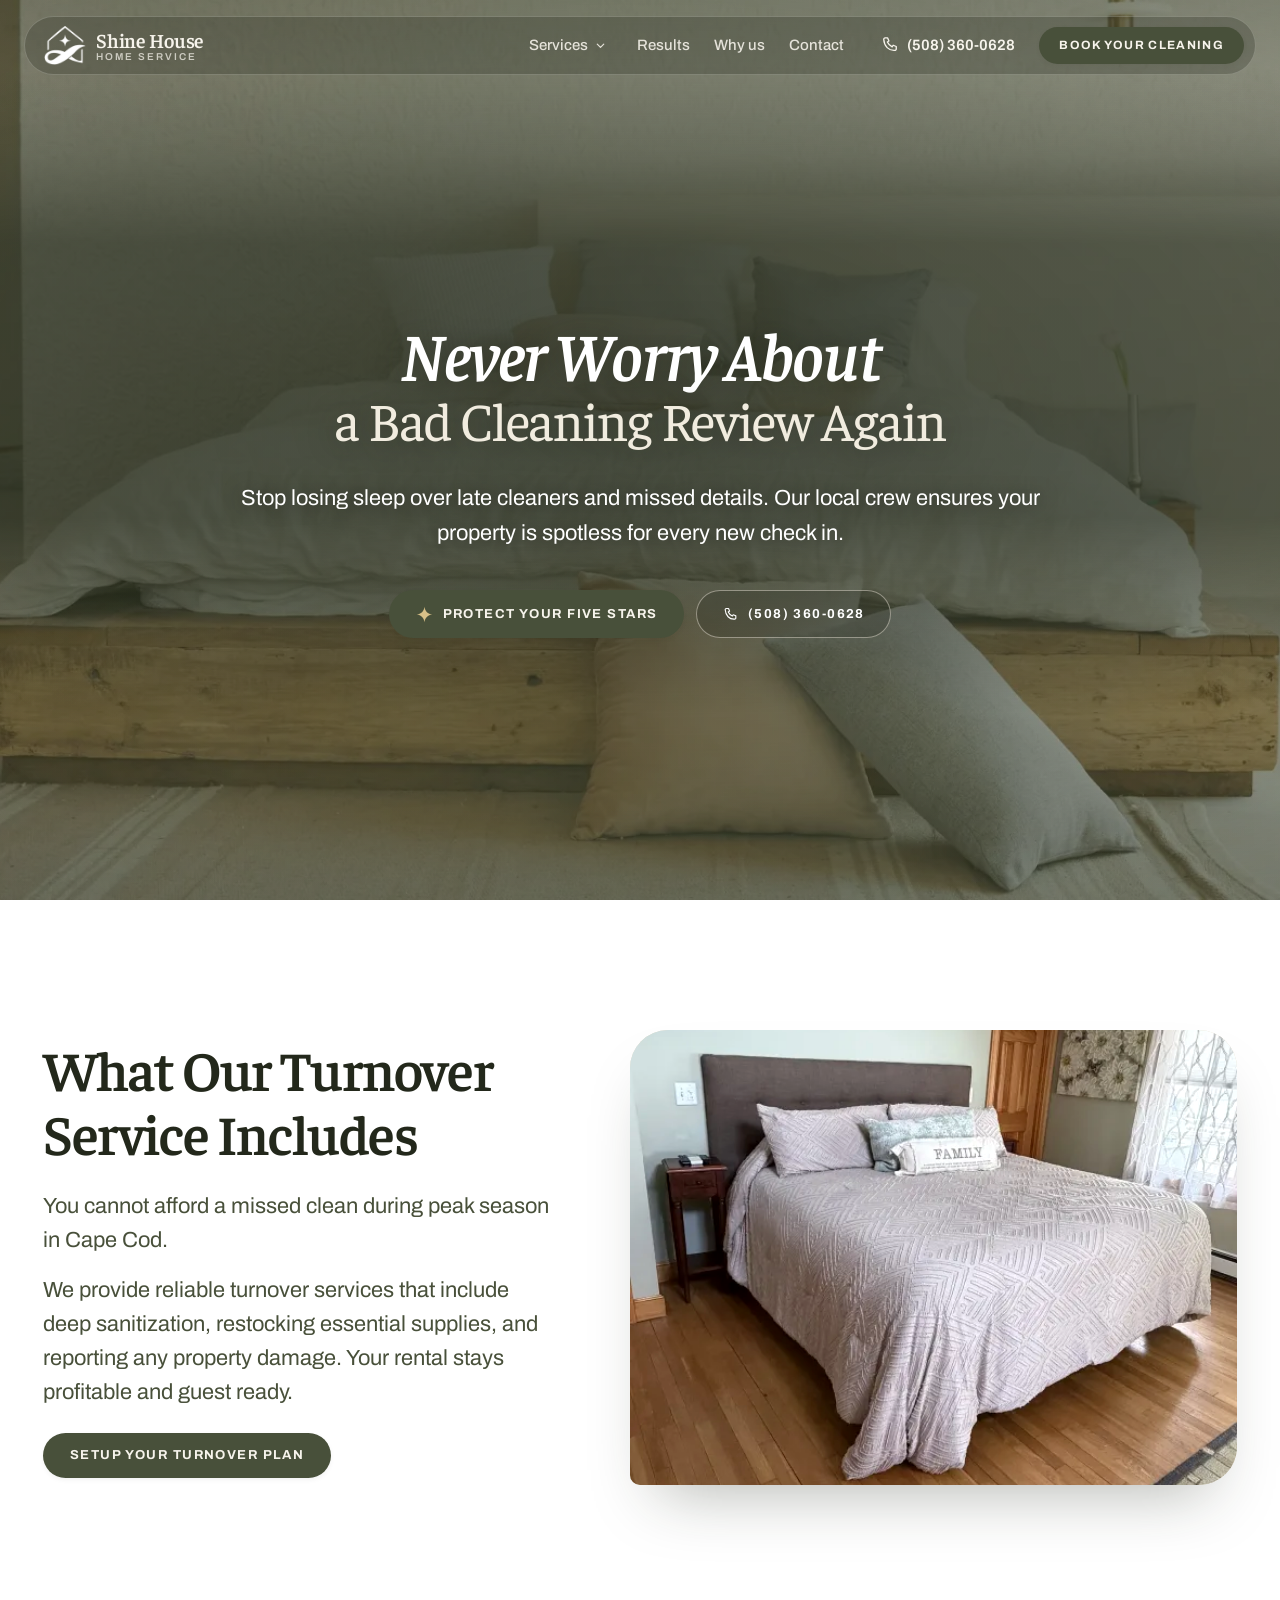
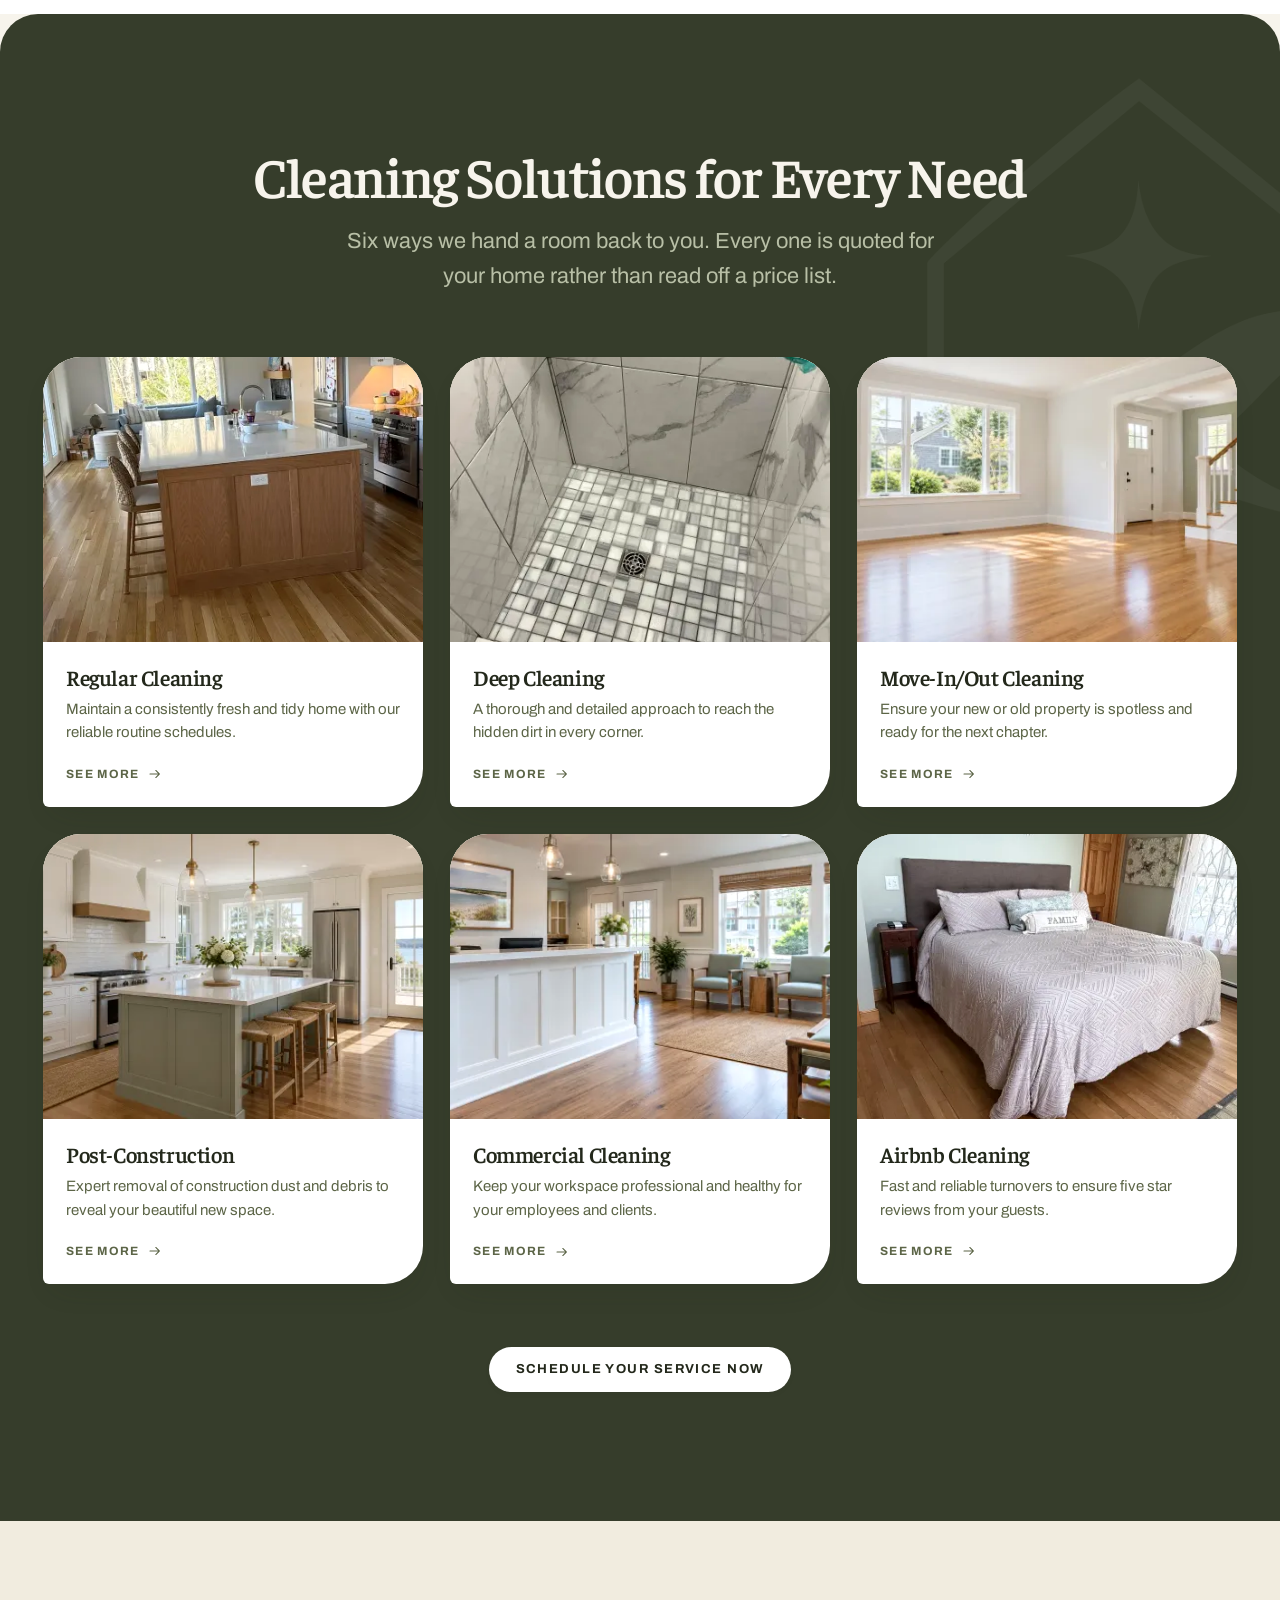
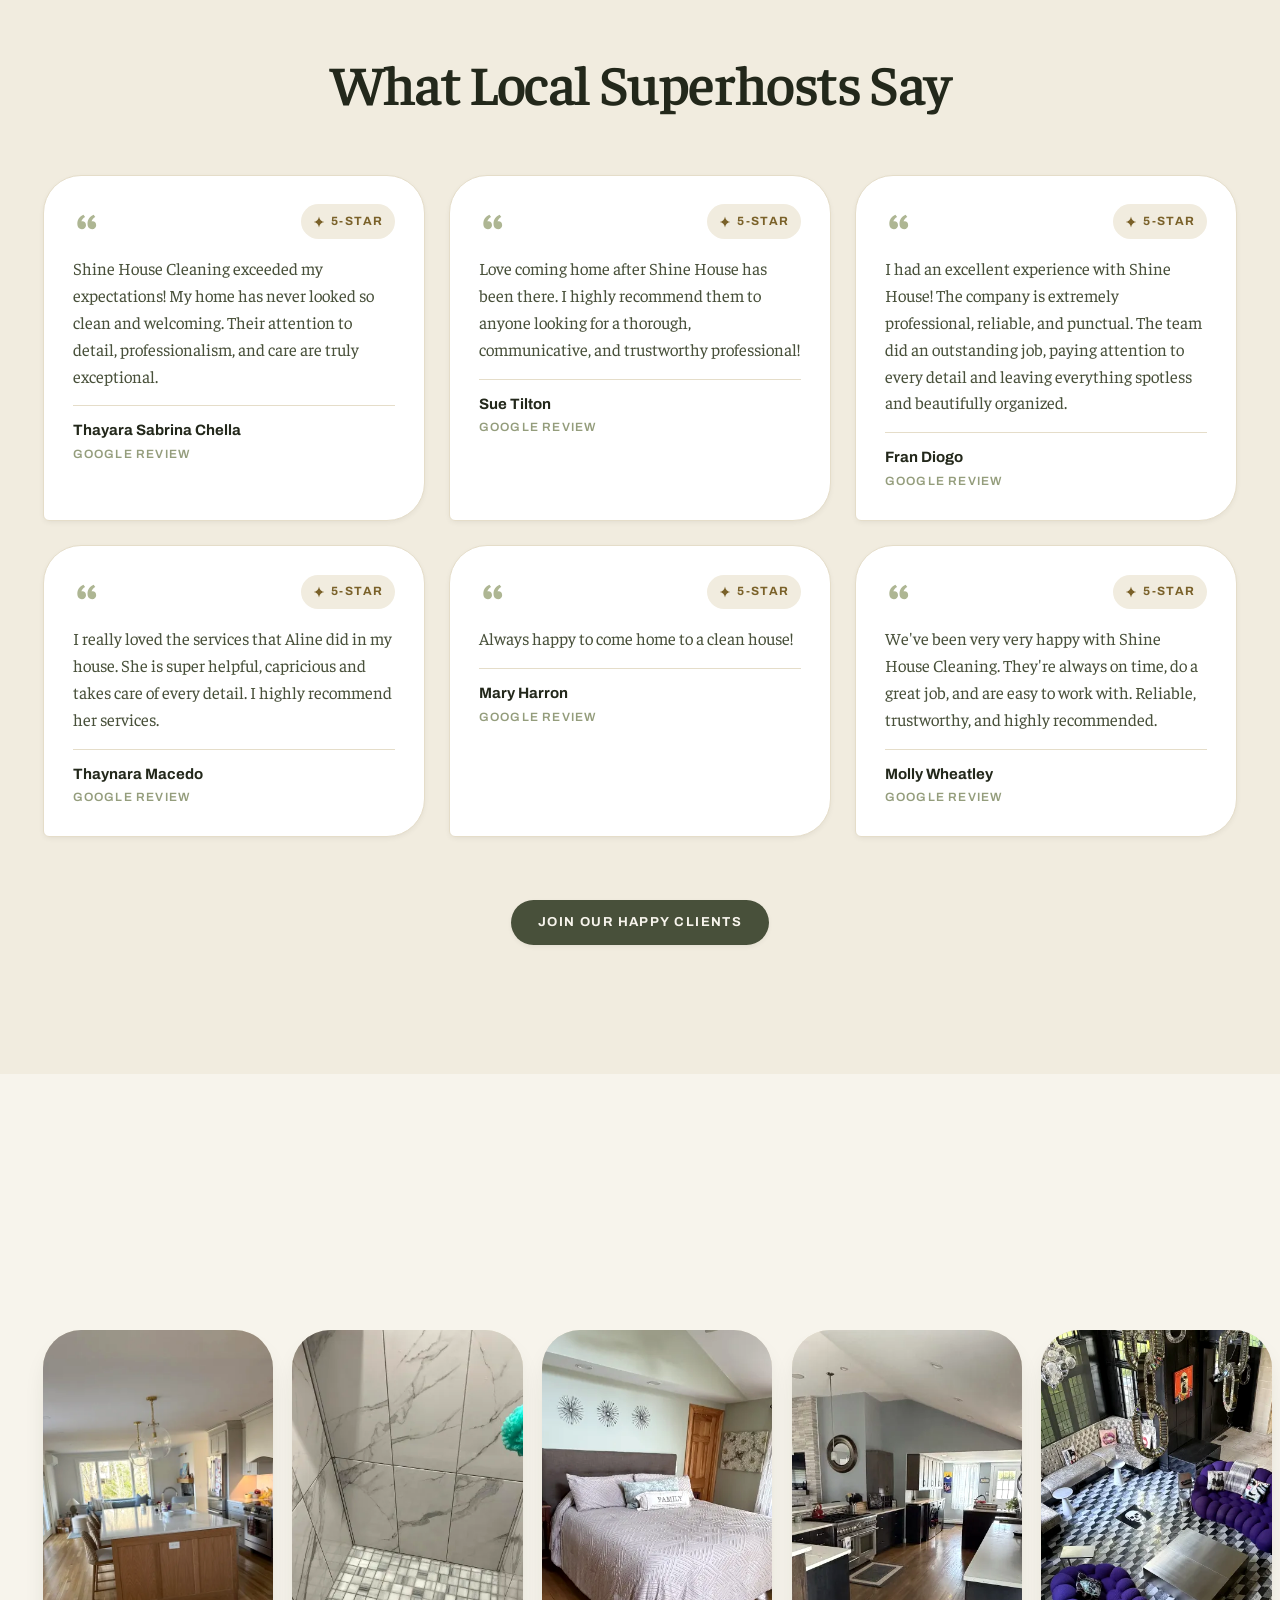
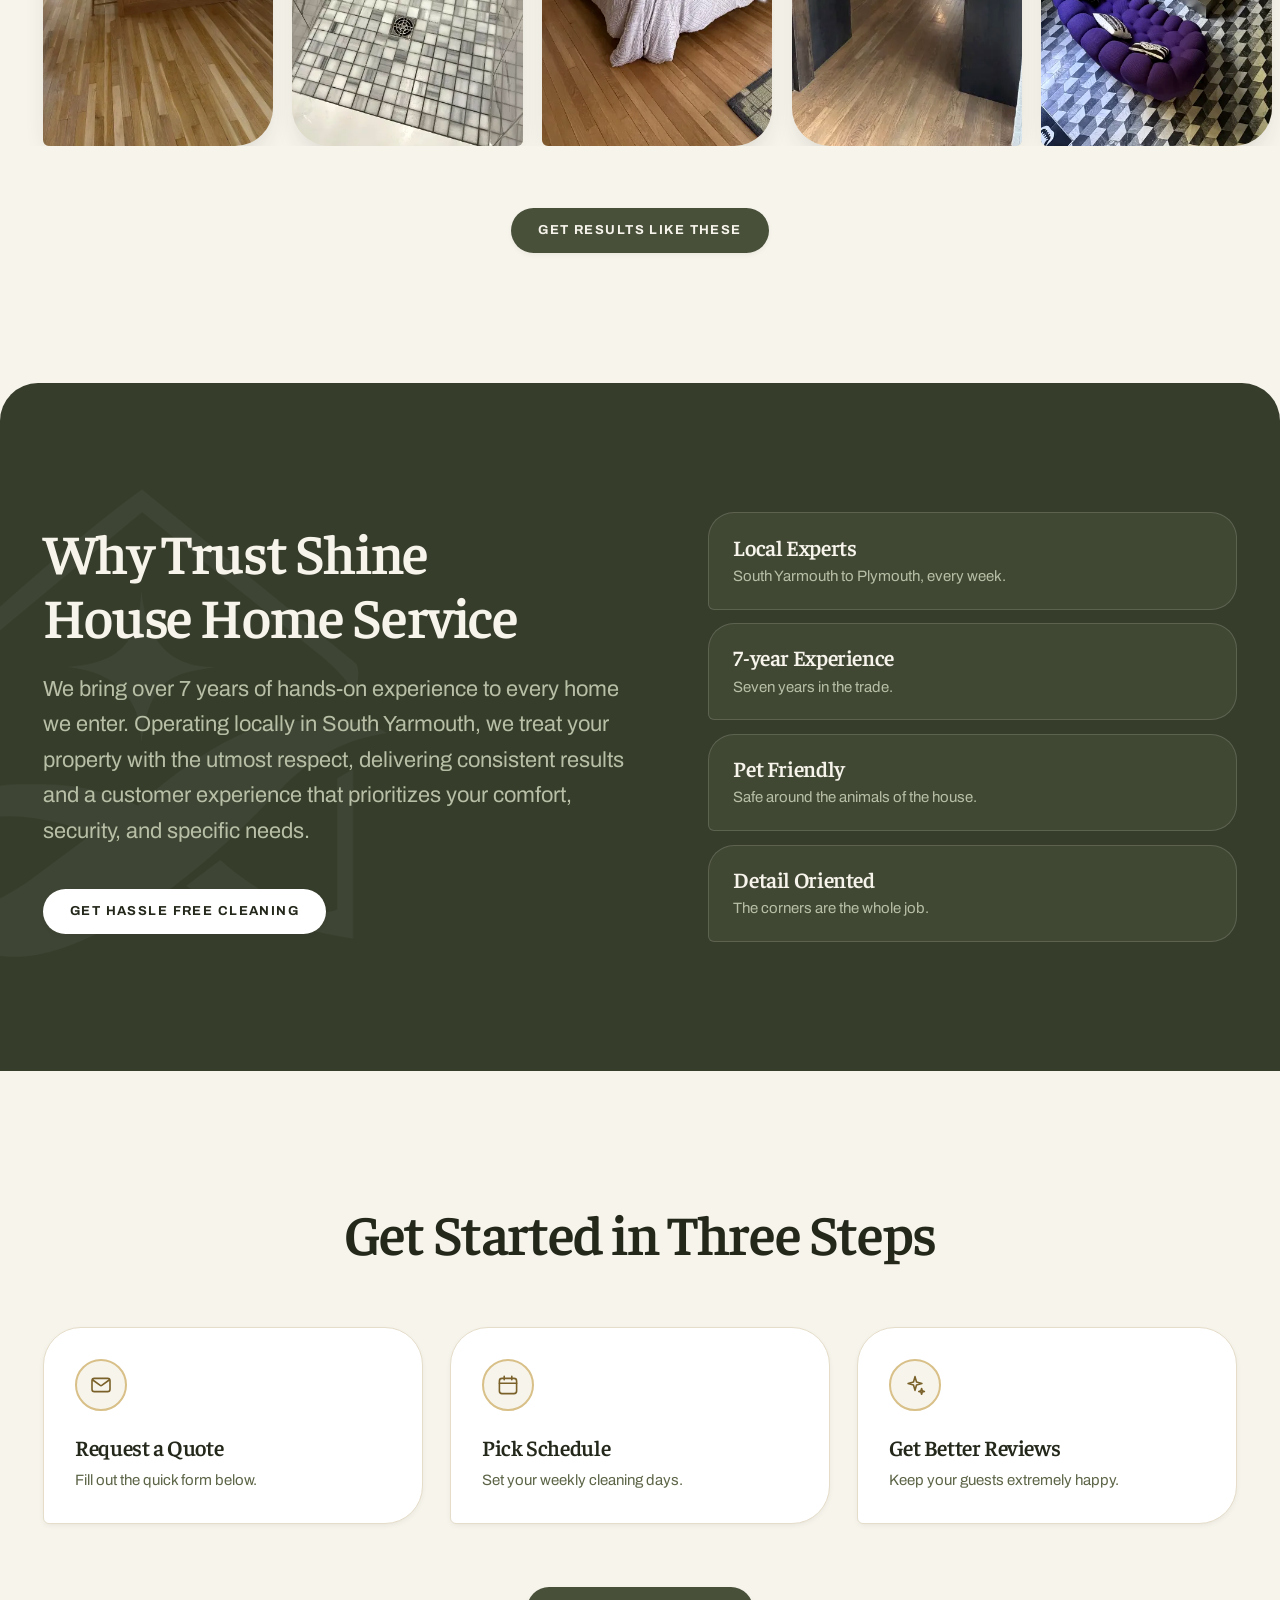
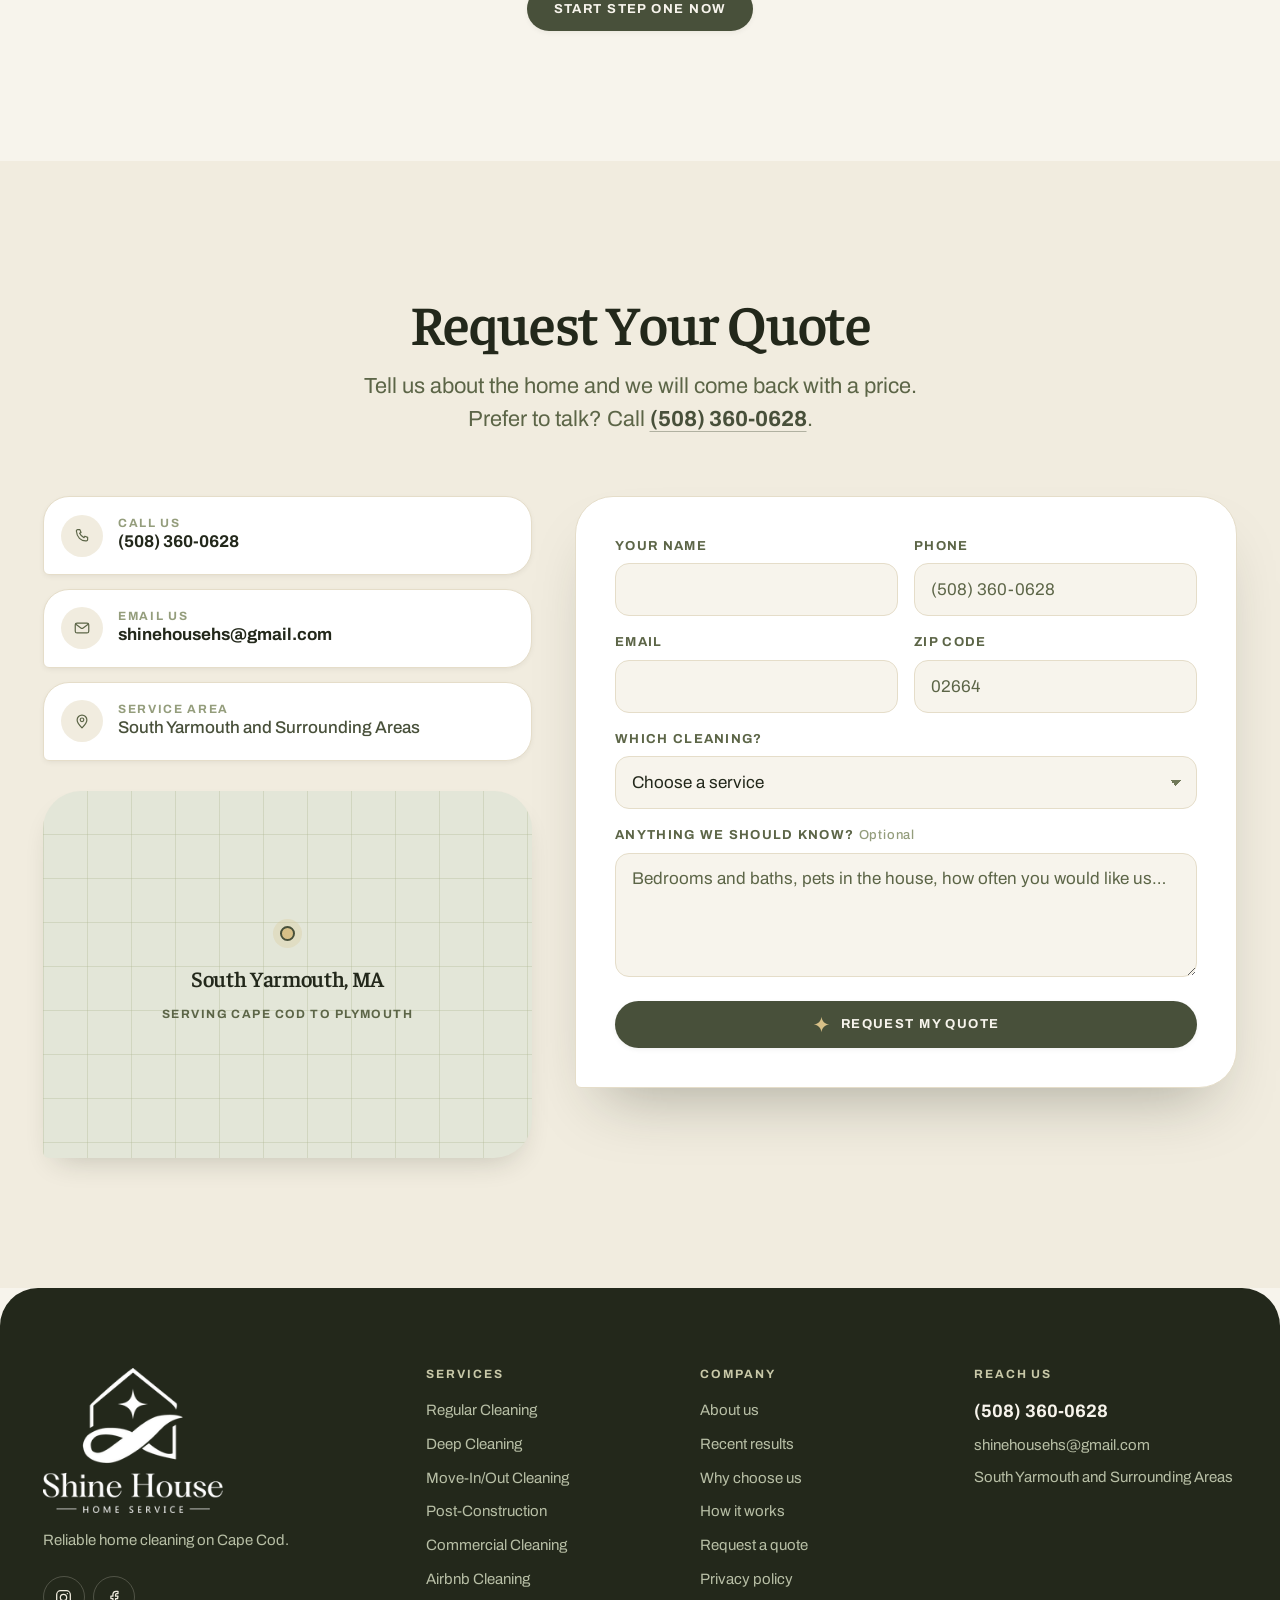
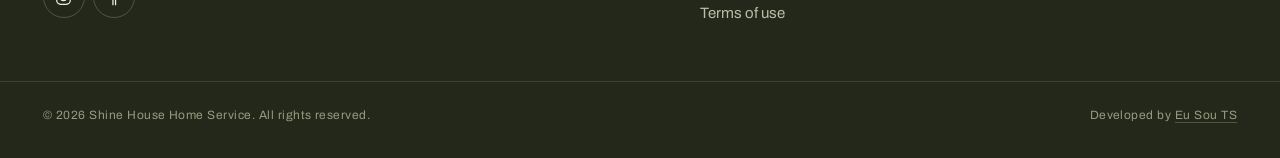
==== airbnb-cleaning/index.html @ 74386bc9 "Publish portfolio-safe static website" ====
<!DOCTYPE html><html lang="en-US"><head><meta charset="utf-8"><meta name="viewport" content="width=device-width, initial-scale=1"><title>Airbnb Cleaning in Cape Cod | Shine House Home Service</title><meta name="description" content="Airbnb turnover cleaning for Cape Cod rentals: deep sanitization, restocked supplies and damage reporting, so your property is spotless for every check-in."><meta name="author" content="Shine House Home Service"><meta name="robots" content="index,follow,max-image-preview:large,max-snippet:-1,max-video-preview:-1"><meta name="googlebot" content="index,follow,max-image-preview:large,max-snippet:-1,max-video-preview:-1"><link rel="canonical" href="https://shinehouseservice.com/airbnb-cleaning/"><link rel="alternate" hreflang="en-US" href="https://shinehouseservice.com/airbnb-cleaning/"><link rel="alternate" hreflang="x-default" href="https://shinehouseservice.com/airbnb-cleaning/"><link rel="sitemap" type="application/xml" href="/sitemap.xml"><link rel="icon" type="image/png" sizes="32x32" href="../favicon-32.png"><link rel="apple-touch-icon" sizes="180x180" href="../favicon-180.png"><link rel="manifest" href="/site.webmanifest"><meta name="theme-color" content="#363D2B"><meta name="color-scheme" content="light"><meta property="og:type" content="website"><meta property="og:site_name" content="Shine House Home Service"><meta property="og:title" content="Airbnb Cleaning in Cape Cod | Shine House Home Service"><meta property="og:description" content="Airbnb turnover cleaning for Cape Cod rentals: deep sanitization, restocked supplies and damage reporting, so your property is spotless for every check-in."><meta property="og:url" content="https://shinehouseservice.com/airbnb-cleaning/"><meta property="og:locale" content="en_US"><meta property="og:image" content="https://shinehouseservice.com/assets/service-airbnb.webp"><meta property="og:image:secure_url" content="https://shinehouseservice.com/assets/service-airbnb.webp"><meta property="og:image:type" content="image/webp"><meta property="og:image:width" content="1350"><meta property="og:image:height" content="1800"><meta property="og:image:alt" content="A guest bedroom made with clean bedding and bedside tables ready for arrival."><meta name="twitter:card" content="summary_large_image"><meta name="twitter:title" content="Airbnb Cleaning in Cape Cod | Shine House Home Service"><meta name="twitter:description" content="Airbnb turnover cleaning for Cape Cod rentals: deep sanitization, restocked supplies and damage reporting, so your property is spotless for every check-in."><meta name="twitter:image" content="https://shinehouseservice.com/assets/service-airbnb.webp"><meta name="twitter:image:alt" content="A guest bedroom made with clean bedding and bedside tables ready for arrival."><script type="application/ld+json">{"@context":"https://schema.org","@graph":[{"@type":["LocalBusiness","HomeAndConstructionBusiness"],"@id":"https://shinehouseservice.com/#business","name":"Shine House Home Service","alternateName":"Shine House","description":"Reliable home cleaning on Cape Cod.","url":"https://shinehouseservice.com/","telephone":"(508) 360-0628","email":"shinehousehs@gmail.com","founder":{"@type":"Person","name":"Aline de Oliveira do Carmo"},"image":"https://shinehouseservice.com/assets/service-airbnb.webp","logo":"https://shinehouseservice.com/assets/mark-olive.png","address":{"@type":"PostalAddress","streetAddress":"22 Winding Brook Rd","addressLocality":"South Yarmouth","addressRegion":"MA","postalCode":"02664","addressCountry":"US"},"areaServed":[{"@type":"City","name":"South Yarmouth, MA"},{"@type":"City","name":"Yarmouth Port, MA"},{"@type":"City","name":"Hyannis, MA"},{"@type":"City","name":"Barnstable, MA"},{"@type":"City","name":"Dennis, MA"},{"@type":"City","name":"Harwich, MA"},{"@type":"City","name":"Chatham, MA"},{"@type":"City","name":"Brewster, MA"},{"@type":"City","name":"Orleans, MA"},{"@type":"City","name":"Eastham, MA"},{"@type":"City","name":"Sandwich, MA"},{"@type":"City","name":"Mashpee, MA"},{"@type":"City","name":"Falmouth, MA"},{"@type":"City","name":"Bourne, MA"},{"@type":"City","name":"Plymouth, MA"}],"sameAs":["https://www.instagram.com/shinehouseservice/","https://www.facebook.com/shinehousehs/"],"contactPoint":{"@type":"ContactPoint","telephone":"(508) 360-0628","email":"shinehousehs@gmail.com","contactType":"customer service","areaServed":"US-MA","availableLanguage":"English"},"hasOfferCatalog":{"@type":"OfferCatalog","name":"Cleaning services","itemListElement":[{"@type":"Offer","itemOffered":{"@type":"Service","name":"Regular Cleaning","url":"https://shinehouseservice.com/regular-cleaning/"}},{"@type":"Offer","itemOffered":{"@type":"Service","name":"Deep Cleaning","url":"https://shinehouseservice.com/deep-cleaning/"}},{"@type":"Offer","itemOffered":{"@type":"Service","name":"Move-In/Out Cleaning","url":"https://shinehouseservice.com/move-in-out-cleaning/"}},{"@type":"Offer","itemOffered":{"@type":"Service","name":"Post-Construction","url":"https://shinehouseservice.com/post-construction-cleaning/"}},{"@type":"Offer","itemOffered":{"@type":"Service","name":"Commercial Cleaning","url":"https://shinehouseservice.com/commercial-cleaning/"}},{"@type":"Offer","itemOffered":{"@type":"Service","name":"Airbnb Cleaning","url":"https://shinehouseservice.com/airbnb-cleaning/"}}]}},{"@type":"WebSite","@id":"https://shinehouseservice.com/#website","url":"https://shinehouseservice.com/","name":"Shine House Home Service","inLanguage":"en-US","publisher":{"@id":"https://shinehouseservice.com/#business"}},{"@type":"WebPage","@id":"https://shinehouseservice.com/airbnb-cleaning/#webpage","url":"https://shinehouseservice.com/airbnb-cleaning/","name":"Airbnb Cleaning in Cape Cod | Shine House Home Service","description":"Airbnb turnover cleaning for Cape Cod rentals: deep sanitization, restocked supplies and damage reporting, so your property is spotless for every check-in.","inLanguage":"en-US","isPartOf":{"@id":"https://shinehouseservice.com/#website"},"about":{"@id":"https://shinehouseservice.com/#business"},"primaryImageOfPage":{"@type":"ImageObject","url":"https://shinehouseservice.com/assets/service-airbnb.webp","caption":"A guest bedroom made with clean bedding and bedside tables ready for arrival."},"mainEntity":{"@id":"https://shinehouseservice.com/airbnb-cleaning/#service"}},{"@type":"Service","@id":"https://shinehouseservice.com/airbnb-cleaning/#service","name":"Airbnb Cleaning","description":"Airbnb turnover cleaning for Cape Cod rentals: deep sanitization, restocked supplies and damage reporting, so your property is spotless for every check-in.","url":"https://shinehouseservice.com/airbnb-cleaning/","image":"https://shinehouseservice.com/assets/service-airbnb.webp","provider":{"@id":"https://shinehouseservice.com/#business"},"areaServed":[{"@type":"City","name":"South Yarmouth, MA"},{"@type":"City","name":"Yarmouth Port, MA"},{"@type":"City","name":"Hyannis, MA"},{"@type":"City","name":"Barnstable, MA"},{"@type":"City","name":"Dennis, MA"},{"@type":"City","name":"Harwich, MA"},{"@type":"City","name":"Chatham, MA"},{"@type":"City","name":"Brewster, MA"},{"@type":"City","name":"Orleans, MA"},{"@type":"City","name":"Eastham, MA"},{"@type":"City","name":"Sandwich, MA"},{"@type":"City","name":"Mashpee, MA"},{"@type":"City","name":"Falmouth, MA"},{"@type":"City","name":"Bourne, MA"},{"@type":"City","name":"Plymouth, MA"}],"serviceType":"Airbnb Cleaning"},{"@type":"BreadcrumbList","@id":"https://shinehouseservice.com/airbnb-cleaning/#breadcrumb","itemListElement":[{"@type":"ListItem","position":1,"name":"Home","item":"https://shinehouseservice.com/"},{"@type":"ListItem","position":2,"name":"Airbnb Cleaning","item":"https://shinehouseservice.com/airbnb-cleaning/"}]}]}</script><link rel="stylesheet" href="../css/styles.css"></head><body class="no-js"><script>document.body.classList.remove('no-js');</script><a class="skip-link" href="#main">Skip to content</a><header class="nav" data-nav><a class="nav__brand" href="#top" aria-label="Shine House Home Service, home"><span class="nav__mark"><img src="../assets/mark-white.webp" srcset="../assets/mark-white-96.webp 96w" alt loading="eager" decoding="async" width="573" height="538" class="nav__mark-img nav__mark-img--light"><img src="../assets/mark-olive-53.webp" srcset="../assets/mark-olive.webp 96w" alt loading="eager" decoding="async" width="573" height="538" class="nav__mark-img nav__mark-img--dark"></span><span class="nav__word"><span class="nav__word-1">Shine House</span><span class="nav__word-2 label">Home Service</span></span></a><nav class="nav__links" aria-label="Primary"><div class="drop" data-drop><button class="drop__trigger" type="button" aria-expanded="false" aria-controls="services-menu" data-drop-trigger>Services<span class="drop__chev" aria-hidden="true"><svg viewBox="0 0 24 24" width="13" height="13" fill="none" stroke="currentColor" stroke-width="2.2" stroke-linecap="round" stroke-linejoin="round"><path d="m6 9.5 6 6 6-6"></path></svg></span></button><div class="drop__menu" id="services-menu" data-drop-menu hidden><ul role="list"><li><a href="/regular-cleaning/"><span class="drop__name">Regular Cleaning</span><svg width="15" height="15" viewBox="0 0 24 24" fill="none" stroke="currentColor" stroke-width="1.6" stroke-linecap="round" stroke-linejoin="round" aria-hidden="true" focusable="false"><path d="M4.5 12h14m0 0-5.3-5.3M18.5 12l-5.3 5.3"></path></svg></a></li><li><a href="/deep-cleaning/"><span class="drop__name">Deep Cleaning</span><svg width="15" height="15" viewBox="0 0 24 24" fill="none" stroke="currentColor" stroke-width="1.6" stroke-linecap="round" stroke-linejoin="round" aria-hidden="true" focusable="false"><path d="M4.5 12h14m0 0-5.3-5.3M18.5 12l-5.3 5.3"></path></svg></a></li><li><a href="/move-in-out-cleaning/"><span class="drop__name">Move-In/Out Cleaning</span><svg width="15" height="15" viewBox="0 0 24 24" fill="none" stroke="currentColor" stroke-width="1.6" stroke-linecap="round" stroke-linejoin="round" aria-hidden="true" focusable="false"><path d="M4.5 12h14m0 0-5.3-5.3M18.5 12l-5.3 5.3"></path></svg></a></li><li><a href="/post-construction-cleaning/"><span class="drop__name">Post-Construction</span><svg width="15" height="15" viewBox="0 0 24 24" fill="none" stroke="currentColor" stroke-width="1.6" stroke-linecap="round" stroke-linejoin="round" aria-hidden="true" focusable="false"><path d="M4.5 12h14m0 0-5.3-5.3M18.5 12l-5.3 5.3"></path></svg></a></li><li><a href="/commercial-cleaning/"><span class="drop__name">Commercial Cleaning</span><svg width="15" height="15" viewBox="0 0 24 24" fill="none" stroke="currentColor" stroke-width="1.6" stroke-linecap="round" stroke-linejoin="round" aria-hidden="true" focusable="false"><path d="M4.5 12h14m0 0-5.3-5.3M18.5 12l-5.3 5.3"></path></svg></a></li><li><a href="/airbnb-cleaning/"><span class="drop__name">Airbnb Cleaning</span><svg width="15" height="15" viewBox="0 0 24 24" fill="none" stroke="currentColor" stroke-width="1.6" stroke-linecap="round" stroke-linejoin="round" aria-hidden="true" focusable="false"><path d="M4.5 12h14m0 0-5.3-5.3M18.5 12l-5.3 5.3"></path></svg></a></li></ul></div></div><a class="nav__link" href="#work">Results</a><a class="nav__link" href="#why">Why us</a><a class="nav__link" href="#quote">Contact</a></nav><div class="nav__actions"><a class="nav__phone" href="tel:+15083600628"><svg width="20" height="20" viewBox="0 0 24 24" fill="none" stroke="currentColor" stroke-width="1.6" stroke-linecap="round" stroke-linejoin="round" aria-hidden="true" focusable="false"><path d="M6.2 3.5h3l1.5 3.7-1.9 1.2a12.4 12.4 0 0 0 5.8 5.8l1.2-1.9 3.7 1.5v3a1.7 1.7 0 0 1-1.9 1.7C10.4 18.9 5.1 13.6 4.5 5.4a1.7 1.7 0 0 1 1.7-1.9Z"></path></svg><span class="tnum">(508) 360-0628</span></a><a class="btn btn--primary btn--md nav__cta" href="#quote" data-service="airbnb-cleaning"><span class="btn__label">Book your cleaning</span></a><button class="nav__toggle" type="button" aria-expanded="false" aria-controls="nav-panel" data-nav-toggle><span class="visually-hidden">Menu</span><span class="nav__toggle-open"><svg width="22" height="22" viewBox="0 0 24 24" fill="none" stroke="currentColor" stroke-width="1.6" stroke-linecap="round" stroke-linejoin="round" aria-hidden="true" focusable="false"><path d="M4 7.5h16M4 16.5h16"></path></svg></span><span class="nav__toggle-close"><svg width="22" height="22" viewBox="0 0 24 24" fill="none" stroke="currentColor" stroke-width="1.6" stroke-linecap="round" stroke-linejoin="round" aria-hidden="true" focusable="false"><path d="M6.3 6.3l11.4 11.4M17.7 6.3 6.3 17.7"></path></svg></span></button></div></header><div class="panel" id="nav-panel" data-nav-panel hidden><nav class="panel__links" aria-label="Primary, mobile"><div class="panel__group" data-panel-group><button class="panel__row panel__row--trigger" type="button" aria-expanded="false" aria-controls="panel-services" data-panel-trigger>Services<span class="panel__chev" aria-hidden="true"><svg viewBox="0 0 24 24" width="18" height="18" fill="none" stroke="currentColor" stroke-width="2" stroke-linecap="round" stroke-linejoin="round"><path d="m6 9.5 6 6 6-6"></path></svg></span></button><ul class="panel__sub" id="panel-services" role="list" hidden><li><a href="/regular-cleaning/">Regular Cleaning</a></li><li><a href="/deep-cleaning/">Deep Cleaning</a></li><li><a href="/move-in-out-cleaning/">Move-In/Out Cleaning</a></li><li><a href="/post-construction-cleaning/">Post-Construction</a></li><li><a href="/commercial-cleaning/">Commercial Cleaning</a></li><li><a href="/airbnb-cleaning/">Airbnb Cleaning</a></li></ul></div><a class="panel__row" href="#work">Results<svg width="18" height="18" viewBox="0 0 24 24" fill="none" stroke="currentColor" stroke-width="1.6" stroke-linecap="round" stroke-linejoin="round" aria-hidden="true" focusable="false"><path d="M4.5 12h14m0 0-5.3-5.3M18.5 12l-5.3 5.3"></path></svg></a><a class="panel__row" href="#why">Why us<svg width="18" height="18" viewBox="0 0 24 24" fill="none" stroke="currentColor" stroke-width="1.6" stroke-linecap="round" stroke-linejoin="round" aria-hidden="true" focusable="false"><path d="M4.5 12h14m0 0-5.3-5.3M18.5 12l-5.3 5.3"></path></svg></a><a class="panel__row" href="#quote">Contact<svg width="18" height="18" viewBox="0 0 24 24" fill="none" stroke="currentColor" stroke-width="1.6" stroke-linecap="round" stroke-linejoin="round" aria-hidden="true" focusable="false"><path d="M4.5 12h14m0 0-5.3-5.3M18.5 12l-5.3 5.3"></path></svg></a></nav><div class="panel__foot"><a class="panel__phone" href="tel:+15083600628"><svg width="18" height="18" viewBox="0 0 24 24" fill="none" stroke="currentColor" stroke-width="1.6" stroke-linecap="round" stroke-linejoin="round" aria-hidden="true" focusable="false"><path d="M6.2 3.5h3l1.5 3.7-1.9 1.2a12.4 12.4 0 0 0 5.8 5.8l1.2-1.9 3.7 1.5v3a1.7 1.7 0 0 1-1.9 1.7C10.4 18.9 5.1 13.6 4.5 5.4a1.7 1.7 0 0 1 1.7-1.9Z"></path></svg><span class="tnum">(508) 360-0628</span></a><a class="btn btn--primary btn--lg panel__cta" href="#quote" data-service="airbnb-cleaning"><span class="btn__label">Book your cleaning</span></a></div></div><main id="main"><section class="hero" id="top"><div class="hero__media" data-hero-media><img src="../assets/hero-made-bed-1800.webp" srcset="../assets/hero-made-bed-900.webp 900w, ../assets/hero-made-bed-1400.webp 1400w, ../assets/hero-made-bed-1800.webp 1800w" alt="A bed made up with crisp white linen in a limewashed room, morning light across the covers." sizes="100vw" loading="eager" fetchpriority="high" style="--hero-position:50% 58%" data-hero-img="true" decoding="async" width="1800" height="1200" class="hero__img"><div class="hero__scrim" aria-hidden="true"></div></div><div class="hero__stack"><h1 class="hero__title"><em class="hero__title-main">Never Worry About</em><span class="hero__title-sub">a Bad Cleaning Review Again</span></h1><p class="hero__lead">Stop losing sleep over late cleaners and missed details. Our local crew ensures your property is spotless for every new check in.</p><div class="hero__actions"><a class="btn btn--primary btn--lg" href="#quote" data-service="airbnb-cleaning"><span class="btn__mark"><svg width="17" height="17" viewBox="0 0 24 24" fill="currentColor" stroke="none" stroke-width="1.6" stroke-linecap="round" stroke-linejoin="round" aria-hidden="true" focusable="false"><path d="M12 1c.62 6.2 4.8 10.38 11 11-6.2.62-10.38 4.8-11 11-.62-6.2-4.8-10.38-11-11 6.2-.62 10.38-4.8 11-11Z"></path></svg></span><span class="btn__label">Protect your five stars</span></a><a class="hero__call" href="tel:+15083600628"><svg width="17" height="17" viewBox="0 0 24 24" fill="none" stroke="currentColor" stroke-width="1.6" stroke-linecap="round" stroke-linejoin="round" aria-hidden="true" focusable="false"><path d="M6.2 3.5h3l1.5 3.7-1.9 1.2a12.4 12.4 0 0 0 5.8 5.8l1.2-1.9 3.7 1.5v3a1.7 1.7 0 0 1-1.9 1.7C10.4 18.9 5.1 13.6 4.5 5.4a1.7 1.7 0 0 1 1.7-1.9Z"></path></svg><span class="tnum">(508) 360-0628</span></a></div></div></section><section class="regular-about section" id="about"><div class="wrap regular-about__grid"><div class="regular-about__text regular-about__text--fit-title"><h2 class="regular-about__title" data-rise>What Our Turnover <br>Service Includes</h2><div class="regular-about__body" data-rise style="--rise-delay:90ms"><p>You cannot afford a missed clean during peak season in Cape Cod.</p><p>We provide reliable turnover services that include deep sanitization, restocking essential supplies, and reporting any property damage. Your rental stays profitable and guest ready.</p></div><div class="regular-about__cta" data-rise style="--rise-delay:180ms"><a class="btn btn--primary btn--lg" href="#quote" data-service="airbnb-cleaning"><span class="btn__label">Setup your turnover plan</span></a></div></div><figure class="regular-about__plate" data-rise style="--rise-delay:120ms; --rise-y:26px"><img src="../assets/service-airbnb-1350.webp" srcset="../assets/service-airbnb-560.webp 560w, ../assets/service-airbnb-900.webp 900w, ../assets/service-airbnb-1350.webp 1350w" alt="A guest bedroom made with clean bedding and bedside tables ready for arrival." sizes="(max-width: 900px) 92vw, 42vw" loading="lazy" decoding="async" width="1350" height="1800" class="regular-about__img"></figure></div></section><section class="services section band-poche" id="services"><div class="mark mark--right" style="--mark-size:clamp(18rem, 14rem + 22vw, 34rem); --mark-opacity:0.045; --mark-top:20%;" aria-hidden="true"><img src="../assets/mark-white.webp" srcset="../assets/mark-white-420.webp 420w, ../assets/mark-white.webp 573w" alt sizes="34rem" loading="lazy" decoding="async" width="573" height="538" class="mark__img"></div><div class="wrap"><header class="services__head"><h2 data-rise>Cleaning Solutions for Every Need</h2><p class="services__note" data-rise style="--rise-delay:80ms">Six ways we hand a room back to you. Every one is quoted for your home rather than read off a price list.</p></header><ul class="services__grid" role="list"><li class="card" data-rise style="--rise-delay:60ms"><a class="card__link" href="/regular-cleaning/"><div class="card__media"><img src="../assets/service-regular-900.webp" srcset="../assets/service-regular-420.webp 420w, ../assets/service-regular-700.webp 700w, ../assets/service-regular-900.webp 900w" alt="A clean residential kitchen with appliances, counters and floors in order." sizes="(max-width: 700px) 92vw, (max-width: 1080px) 44vw, 30vw" style="--image-position:48% 58%" loading="lazy" decoding="async" width="900" height="1600" class="card__img"></div><div class="card__body"><h3 class="card__title">Regular Cleaning</h3><p class="card__text">Maintain a consistently fresh and tidy home with our reliable routine schedules.</p><span class="card__action">See more <svg width="16" height="16" viewBox="0 0 24 24" fill="none" stroke="currentColor" stroke-width="1.6" stroke-linecap="round" stroke-linejoin="round" aria-hidden="true" focusable="false"><path d="M4.5 12h14m0 0-5.3-5.3M18.5 12l-5.3 5.3"></path></svg></span></div></a></li><li class="card" data-rise style="--rise-delay:130ms"><a class="card__link" href="/deep-cleaning/"><div class="card__media"><img src="../assets/service-deep-83.webp" srcset="../assets/service-deep-420.webp 420w, ../assets/service-deep-700.webp 700w, ../assets/service-deep-1000.webp 1000w" alt="A tiled shower with clean marble-look walls, mosaic floor and drain." sizes="(max-width: 700px) 92vw, (max-width: 1080px) 44vw, 30vw" style="--image-position:50% 70%" loading="lazy" decoding="async" width="1200" height="1600" class="card__img"></div><div class="card__body"><h3 class="card__title">Deep Cleaning</h3><p class="card__text">A thorough and detailed approach to reach the hidden dirt in every corner.</p><span class="card__action">See more <svg width="16" height="16" viewBox="0 0 24 24" fill="none" stroke="currentColor" stroke-width="1.6" stroke-linecap="round" stroke-linejoin="round" aria-hidden="true" focusable="false"><path d="M4.5 12h14m0 0-5.3-5.3M18.5 12l-5.3 5.3"></path></svg></span></div></a></li><li class="card" data-rise style="--rise-delay:200ms"><a class="card__link" href="/move-in-out-cleaning/"><div class="card__media"><img src="../assets/service-move-87.webp" srcset="../assets/service-move-420.webp 420w, ../assets/service-move-700.webp 700w, ../assets/service-move-1000.webp 1000w" alt="A clean empty living room with polished wood floors and daylight through large windows." sizes="(max-width: 700px) 92vw, (max-width: 1080px) 44vw, 30vw" style="--image-position:50% 52%" loading="lazy" decoding="async" width="1511" height="1041" class="card__img"></div><div class="card__body"><h3 class="card__title">Move-In/Out Cleaning</h3><p class="card__text">Ensure your new or old property is spotless and ready for the next chapter.</p><span class="card__action">See more <svg width="16" height="16" viewBox="0 0 24 24" fill="none" stroke="currentColor" stroke-width="1.6" stroke-linecap="round" stroke-linejoin="round" aria-hidden="true" focusable="false"><path d="M4.5 12h14m0 0-5.3-5.3M18.5 12l-5.3 5.3"></path></svg></span></div></a></li><li class="card" data-rise style="--rise-delay:270ms"><a class="card__link" href="/post-construction-cleaning/"><div class="card__media"><img src="../assets/service-construction-75.webp" srcset="../assets/service-construction-420.webp 420w, ../assets/service-construction-700.webp 700w, ../assets/service-construction-1000.webp 1000w" alt="A freshly finished kitchen with a clean island, white cabinetry and polished floors." sizes="(max-width: 700px) 92vw, (max-width: 1080px) 44vw, 30vw" style="--image-position:50% 56%" loading="lazy" decoding="async" width="1536" height="1024" class="card__img"></div><div class="card__body"><h3 class="card__title">Post-Construction</h3><p class="card__text">Expert removal of construction dust and debris to reveal your beautiful new space.</p><span class="card__action">See more <svg width="16" height="16" viewBox="0 0 24 24" fill="none" stroke="currentColor" stroke-width="1.6" stroke-linecap="round" stroke-linejoin="round" aria-hidden="true" focusable="false"><path d="M4.5 12h14m0 0-5.3-5.3M18.5 12l-5.3 5.3"></path></svg></span></div></a></li><li class="card" data-rise style="--rise-delay:340ms"><a class="card__link" href="/commercial-cleaning/"><div class="card__media"><img src="../assets/service-commercial-68.webp" srcset="../assets/service-commercial-420.webp 420w, ../assets/service-commercial-700.webp 700w, ../assets/service-commercial-1000.webp 1000w" alt="A tidy small office reception area with clean floors, desks and counters." sizes="(max-width: 700px) 92vw, (max-width: 1080px) 44vw, 30vw" style="--image-position:52% 56%" loading="lazy" decoding="async" width="1536" height="1024" class="card__img"></div><div class="card__body"><h3 class="card__title">Commercial Cleaning</h3><p class="card__text">Keep your workspace professional and healthy for your employees and clients.</p><span class="card__action">See more <svg width="16" height="16" viewBox="0 0 24 24" fill="none" stroke="currentColor" stroke-width="1.6" stroke-linecap="round" stroke-linejoin="round" aria-hidden="true" focusable="false"><path d="M4.5 12h14m0 0-5.3-5.3M18.5 12l-5.3 5.3"></path></svg></span></div></a></li><li class="card" data-rise style="--rise-delay:410ms"><a class="card__link" href="/airbnb-cleaning/"><div class="card__media"><img src="../assets/service-airbnb-1350.webp" srcset="../assets/service-airbnb-420.webp 420w, ../assets/service-airbnb-700.webp 700w, ../assets/service-airbnb-1000.webp 1000w" alt="A guest bedroom made with clean bedding and bedside tables ready for arrival." sizes="(max-width: 700px) 92vw, (max-width: 1080px) 44vw, 30vw" style="--image-position:50% 54%" loading="lazy" decoding="async" width="1350" height="1800" class="card__img"></div><div class="card__body"><h3 class="card__title">Airbnb Cleaning</h3><p class="card__text">Fast and reliable turnovers to ensure five star reviews from your guests.</p><span class="card__action">See more <svg width="16" height="16" viewBox="0 0 24 24" fill="none" stroke="currentColor" stroke-width="1.6" stroke-linecap="round" stroke-linejoin="round" aria-hidden="true" focusable="false"><path d="M4.5 12h14m0 0-5.3-5.3M18.5 12l-5.3 5.3"></path></svg></span></div></a></li></ul><div class="services__cta" data-rise><a class="btn btn--onDark btn--lg" href="#quote"><span class="btn__label">Schedule your service now</span></a></div></div></section><section class="reviews section band-sand" id="reviews"><div class="wrap"><header class="reviews__head"><h2 data-rise>What Local Superhosts Say</h2></header><ul class="reviews__grid" role="list"><li class="review" data-rise style="--rise-delay:60ms"><div class="review__top"><span class="review__mark" aria-hidden="true"><svg width="26" height="26" viewBox="0 0 24 24" fill="currentColor" stroke="none" stroke-width="1.6" stroke-linecap="round" stroke-linejoin="round" aria-hidden="true" focusable="false"><path d="M9.6 5.4c-3.5 1.5-5.6 4.4-5.6 8.2 0 3 1.7 5 4.2 5 2.2 0 3.8-1.6 3.8-3.7 0-2-1.4-3.5-3.3-3.5-.4 0-.8.1-1 .2.4-1.9 1.7-3.4 3.5-4.3l-1.6-1.9Zm9.4 0c-3.5 1.5-5.6 4.4-5.6 8.2 0 3 1.7 5 4.2 5 2.2 0 3.8-1.6 3.8-3.7 0-2-1.4-3.5-3.3-3.5-.4 0-.8.1-1 .2.4-1.9 1.7-3.4 3.5-4.3L19 5.4Z"></path></svg></span><span class="review__rating" aria-label="5-star Google review"><svg width="12" height="12" viewBox="0 0 24 24" fill="currentColor" stroke="none" stroke-width="1.6" stroke-linecap="round" stroke-linejoin="round" aria-hidden="true" focusable="false"><path d="M12 1c.62 6.2 4.8 10.38 11 11-6.2.62-10.38 4.8-11 11-.62-6.2-4.8-10.38-11-11 6.2-.62 10.38-4.8 11-11Z"></path></svg><span>5-star</span></span></div><blockquote class="review__text">Shine House Cleaning exceeded my expectations! My home has never looked so clean and welcoming. Their attention to detail, professionalism, and care are truly exceptional.</blockquote><footer class="review__by"><span class="review__name">Thayara Sabrina Chella</span><span class="review__source">Google review</span></footer></li><li class="review" data-rise style="--rise-delay:140ms"><div class="review__top"><span class="review__mark" aria-hidden="true"><svg width="26" height="26" viewBox="0 0 24 24" fill="currentColor" stroke="none" stroke-width="1.6" stroke-linecap="round" stroke-linejoin="round" aria-hidden="true" focusable="false"><path d="M9.6 5.4c-3.5 1.5-5.6 4.4-5.6 8.2 0 3 1.7 5 4.2 5 2.2 0 3.8-1.6 3.8-3.7 0-2-1.4-3.5-3.3-3.5-.4 0-.8.1-1 .2.4-1.9 1.7-3.4 3.5-4.3l-1.6-1.9Zm9.4 0c-3.5 1.5-5.6 4.4-5.6 8.2 0 3 1.7 5 4.2 5 2.2 0 3.8-1.6 3.8-3.7 0-2-1.4-3.5-3.3-3.5-.4 0-.8.1-1 .2.4-1.9 1.7-3.4 3.5-4.3L19 5.4Z"></path></svg></span><span class="review__rating" aria-label="5-star Google review"><svg width="12" height="12" viewBox="0 0 24 24" fill="currentColor" stroke="none" stroke-width="1.6" stroke-linecap="round" stroke-linejoin="round" aria-hidden="true" focusable="false"><path d="M12 1c.62 6.2 4.8 10.38 11 11-6.2.62-10.38 4.8-11 11-.62-6.2-4.8-10.38-11-11 6.2-.62 10.38-4.8 11-11Z"></path></svg><span>5-star</span></span></div><blockquote class="review__text">Love coming home after Shine House has been there. I highly recommend them to anyone looking for a thorough, communicative, and trustworthy professional!</blockquote><footer class="review__by"><span class="review__name">Sue Tilton</span><span class="review__source">Google review</span></footer></li><li class="review" data-rise style="--rise-delay:220ms"><div class="review__top"><span class="review__mark" aria-hidden="true"><svg width="26" height="26" viewBox="0 0 24 24" fill="currentColor" stroke="none" stroke-width="1.6" stroke-linecap="round" stroke-linejoin="round" aria-hidden="true" focusable="false"><path d="M9.6 5.4c-3.5 1.5-5.6 4.4-5.6 8.2 0 3 1.7 5 4.2 5 2.2 0 3.8-1.6 3.8-3.7 0-2-1.4-3.5-3.3-3.5-.4 0-.8.1-1 .2.4-1.9 1.7-3.4 3.5-4.3l-1.6-1.9Zm9.4 0c-3.5 1.5-5.6 4.4-5.6 8.2 0 3 1.7 5 4.2 5 2.2 0 3.8-1.6 3.8-3.7 0-2-1.4-3.5-3.3-3.5-.4 0-.8.1-1 .2.4-1.9 1.7-3.4 3.5-4.3L19 5.4Z"></path></svg></span><span class="review__rating" aria-label="5-star Google review"><svg width="12" height="12" viewBox="0 0 24 24" fill="currentColor" stroke="none" stroke-width="1.6" stroke-linecap="round" stroke-linejoin="round" aria-hidden="true" focusable="false"><path d="M12 1c.62 6.2 4.8 10.38 11 11-6.2.62-10.38 4.8-11 11-.62-6.2-4.8-10.38-11-11 6.2-.62 10.38-4.8 11-11Z"></path></svg><span>5-star</span></span></div><blockquote class="review__text">I had an excellent experience with Shine House! The company is extremely professional, reliable, and punctual. The team did an outstanding job, paying attention to every detail and leaving everything spotless and beautifully organized.</blockquote><footer class="review__by"><span class="review__name">Fran Diogo</span><span class="review__source">Google review</span></footer></li><li class="review" data-rise style="--rise-delay:300ms"><div class="review__top"><span class="review__mark" aria-hidden="true"><svg width="26" height="26" viewBox="0 0 24 24" fill="currentColor" stroke="none" stroke-width="1.6" stroke-linecap="round" stroke-linejoin="round" aria-hidden="true" focusable="false"><path d="M9.6 5.4c-3.5 1.5-5.6 4.4-5.6 8.2 0 3 1.7 5 4.2 5 2.2 0 3.8-1.6 3.8-3.7 0-2-1.4-3.5-3.3-3.5-.4 0-.8.1-1 .2.4-1.9 1.7-3.4 3.5-4.3l-1.6-1.9Zm9.4 0c-3.5 1.5-5.6 4.4-5.6 8.2 0 3 1.7 5 4.2 5 2.2 0 3.8-1.6 3.8-3.7 0-2-1.4-3.5-3.3-3.5-.4 0-.8.1-1 .2.4-1.9 1.7-3.4 3.5-4.3L19 5.4Z"></path></svg></span><span class="review__rating" aria-label="5-star Google review"><svg width="12" height="12" viewBox="0 0 24 24" fill="currentColor" stroke="none" stroke-width="1.6" stroke-linecap="round" stroke-linejoin="round" aria-hidden="true" focusable="false"><path d="M12 1c.62 6.2 4.8 10.38 11 11-6.2.62-10.38 4.8-11 11-.62-6.2-4.8-10.38-11-11 6.2-.62 10.38-4.8 11-11Z"></path></svg><span>5-star</span></span></div><blockquote class="review__text">I really loved the services that Aline did in my house. She is super helpful, capricious and takes care of every detail. I highly recommend her services.</blockquote><footer class="review__by"><span class="review__name">Thaynara Macedo</span><span class="review__source">Google review</span></footer></li><li class="review" data-rise style="--rise-delay:380ms"><div class="review__top"><span class="review__mark" aria-hidden="true"><svg width="26" height="26" viewBox="0 0 24 24" fill="currentColor" stroke="none" stroke-width="1.6" stroke-linecap="round" stroke-linejoin="round" aria-hidden="true" focusable="false"><path d="M9.6 5.4c-3.5 1.5-5.6 4.4-5.6 8.2 0 3 1.7 5 4.2 5 2.2 0 3.8-1.6 3.8-3.7 0-2-1.4-3.5-3.3-3.5-.4 0-.8.1-1 .2.4-1.9 1.7-3.4 3.5-4.3l-1.6-1.9Zm9.4 0c-3.5 1.5-5.6 4.4-5.6 8.2 0 3 1.7 5 4.2 5 2.2 0 3.8-1.6 3.8-3.7 0-2-1.4-3.5-3.3-3.5-.4 0-.8.1-1 .2.4-1.9 1.7-3.4 3.5-4.3L19 5.4Z"></path></svg></span><span class="review__rating" aria-label="5-star Google review"><svg width="12" height="12" viewBox="0 0 24 24" fill="currentColor" stroke="none" stroke-width="1.6" stroke-linecap="round" stroke-linejoin="round" aria-hidden="true" focusable="false"><path d="M12 1c.62 6.2 4.8 10.38 11 11-6.2.62-10.38 4.8-11 11-.62-6.2-4.8-10.38-11-11 6.2-.62 10.38-4.8 11-11Z"></path></svg><span>5-star</span></span></div><blockquote class="review__text">Always happy to come home to a clean house!</blockquote><footer class="review__by"><span class="review__name">Mary Harron</span><span class="review__source">Google review</span></footer></li><li class="review" data-rise style="--rise-delay:460ms"><div class="review__top"><span class="review__mark" aria-hidden="true"><svg width="26" height="26" viewBox="0 0 24 24" fill="currentColor" stroke="none" stroke-width="1.6" stroke-linecap="round" stroke-linejoin="round" aria-hidden="true" focusable="false"><path d="M9.6 5.4c-3.5 1.5-5.6 4.4-5.6 8.2 0 3 1.7 5 4.2 5 2.2 0 3.8-1.6 3.8-3.7 0-2-1.4-3.5-3.3-3.5-.4 0-.8.1-1 .2.4-1.9 1.7-3.4 3.5-4.3l-1.6-1.9Zm9.4 0c-3.5 1.5-5.6 4.4-5.6 8.2 0 3 1.7 5 4.2 5 2.2 0 3.8-1.6 3.8-3.7 0-2-1.4-3.5-3.3-3.5-.4 0-.8.1-1 .2.4-1.9 1.7-3.4 3.5-4.3L19 5.4Z"></path></svg></span><span class="review__rating" aria-label="5-star Google review"><svg width="12" height="12" viewBox="0 0 24 24" fill="currentColor" stroke="none" stroke-width="1.6" stroke-linecap="round" stroke-linejoin="round" aria-hidden="true" focusable="false"><path d="M12 1c.62 6.2 4.8 10.38 11 11-6.2.62-10.38 4.8-11 11-.62-6.2-4.8-10.38-11-11 6.2-.62 10.38-4.8 11-11Z"></path></svg><span>5-star</span></span></div><blockquote class="review__text">We&#39;ve been very very happy with Shine House Cleaning. They&#39;re always on time, do a great job, and are easy to work with. Reliable, trustworthy, and highly recommended.</blockquote><footer class="review__by"><span class="review__name">Molly Wheatley</span><span class="review__source">Google review</span></footer></li></ul><div class="reviews__cta" data-rise><a class="btn btn--primary btn--lg" href="#quote" data-service="airbnb-cleaning"><span class="btn__label">Join our happy clients</span></a></div></div></section><section class="work section" id="work"><div class="wrap"><header class="work__head"><h2 data-rise>Five Star Rentals We Maintain</h2></header></div><div class="strip" data-strip tabindex="0" role="region" aria-label="Recent cleaning results, scrollable"><ul class="strip__grid" role="list"><li class="tile tile--tall" data-rise style="--rise-delay:60ms"><button class="tile__btn" type="button" data-open data-full="../assets/gallery-kitchen-island-19.webp" data-room="Kitchen island" data-desc="Island, sink and flooring ready for the day." data-alt="A clean kitchen island with a sink, wood floor and daylight through the windows." aria-label="Open the kitchen island photograph" style="--image-position:50% 54%"><img src="../assets/gallery-kitchen-island.webp" srcset="../assets/gallery-kitchen-island-520.webp 520w, ../assets/gallery-kitchen-island-860.webp 860w, ../assets/gallery-kitchen-island.webp 900w" alt="A clean kitchen island with a sink, wood floor and daylight through the windows." sizes="(max-width: 640px) 78vw, 34vw" draggable="false" loading="lazy" decoding="async" width="900" height="1600" class="tile__img"></button></li><li class="tile tile--tall" data-rise style="--rise-delay:130ms"><button class="tile__btn" type="button" data-open data-full="../assets/gallery-shower-detail.webp" data-room="Shower" data-desc="Tile, glass and drain detailed." data-alt="A tiled shower with clean marble-look walls, mosaic floor and drain." aria-label="Open the shower photograph" style="--image-position:50% 70%"><img src="../assets/gallery-shower-detail-1200.webp" srcset="../assets/gallery-shower-detail-520.webp 520w, ../assets/gallery-shower-detail-860.webp 860w, ../assets/gallery-shower-detail-1200.webp 1200w" alt="A tiled shower with clean marble-look walls, mosaic floor and drain." sizes="(max-width: 640px) 78vw, 34vw" draggable="false" loading="lazy" decoding="async" width="1200" height="1600" class="tile__img"></button></li><li class="tile tile--tall" data-rise style="--rise-delay:200ms"><button class="tile__btn" type="button" data-open data-full="../assets/gallery-bedroom-suite-13.webp" data-room="Guest room" data-desc="Fresh bedding and bedside surfaces." data-alt="A guest bedroom with fresh bedding, clean wood floors and bedside tables." aria-label="Open the guest room photograph" style="--image-position:50% 56%"><img src="../assets/gallery-bedroom-suite-12.webp" srcset="../assets/gallery-bedroom-suite.webp 520w, ../assets/gallery-bedroom-suite-860.webp 860w, ../assets/gallery-bedroom-suite-1300.webp 1300w" alt="A guest bedroom with fresh bedding, clean wood floors and bedside tables." sizes="(max-width: 640px) 78vw, 34vw" draggable="false" loading="lazy" decoding="async" width="1350" height="1800" class="tile__img"></button></li><li class="tile tile--tall" data-rise style="--rise-delay:270ms"><button class="tile__btn" type="button" data-open data-full="../assets/gallery-open-kitchen-28.webp" data-room="Open kitchen" data-desc="Counters, stove and floor reset for the day." data-alt="An open residential kitchen with clean counters, appliances and wood floors." aria-label="Open the open kitchen photograph" style="--image-position:50% 56%"><img src="../assets/gallery-open-kitchen-1350.webp" srcset="../assets/gallery-open-kitchen-520.webp 520w, ../assets/gallery-open-kitchen-860.webp 860w, ../assets/gallery-open-kitchen-1300.webp 1300w" alt="An open residential kitchen with clean counters, appliances and wood floors." sizes="(max-width: 640px) 78vw, 34vw" draggable="false" loading="lazy" decoding="async" width="1350" height="1800" class="tile__img"></button></li><li class="tile tile--tall" data-rise style="--rise-delay:340ms"><button class="tile__btn" type="button" data-open data-full="../assets/gallery-living-room-22.webp" data-room="Living room" data-desc="Seating and surfaces arranged neatly." data-alt="A clean living room with patterned tile flooring and purple upholstered chairs." aria-label="Open the living room photograph" style="--image-position:50% 50%"><img src="../assets/gallery-living-room-23.webp" srcset="../assets/gallery-living-room.webp 520w, ../assets/gallery-living-room-860.webp 860w, ../assets/gallery-living-room-1300.webp 1300w" alt="A clean living room with patterned tile flooring and purple upholstered chairs." sizes="(max-width: 640px) 78vw, 34vw" draggable="false" loading="lazy" decoding="async" width="1350" height="1800" class="tile__img"></button></li><li class="tile tile--tall" data-rise style="--rise-delay:410ms"><button class="tile__btn" type="button" data-open data-full="../assets/gallery-white-kitchen-42.webp" data-room="Kitchen" data-desc="Counters, stove and floor reset for the day." data-alt="A clean residential kitchen with white cabinets, stone counters and stainless appliances." aria-label="Open the kitchen photograph" style="--image-position:50% 58%"><img src="../assets/gallery-white-kitchen-1013.webp" srcset="../assets/gallery-white-kitchen-520.webp 520w, ../assets/gallery-white-kitchen-860.webp 860w, ../assets/gallery-white-kitchen-1013.webp 1013w" alt="A clean residential kitchen with white cabinets, stone counters and stainless appliances." sizes="(max-width: 640px) 78vw, 34vw" draggable="false" loading="lazy" decoding="async" width="1013" height="1800" class="tile__img"></button></li></ul></div><div class="wrap"><div class="work__cta" data-rise><a class="btn btn--primary btn--lg" href="#quote" data-service="airbnb-cleaning"><span class="btn__label">Get results like these</span></a></div></div></section><dialog class="box" data-box aria-label="Photograph"><button class="box__close" type="button" data-box-close aria-label="Close"><svg width="20" height="20" viewBox="0 0 24 24" fill="none" stroke="currentColor" stroke-width="1.6" stroke-linecap="round" stroke-linejoin="round" aria-hidden="true" focusable="false"><path d="M6.3 6.3l11.4 11.4M17.7 6.3 6.3 17.7"></path></svg></button><figure class="box__figure"><div class="box__frame" data-box-frame></div><figcaption class="box__cap"><span class="box__room" data-box-room></span><span class="box__desc" data-box-desc></span></figcaption></figure></dialog><section class="why section band-poche" id="why"><div class="mark mark--left" style="--mark-size:clamp(18rem, 14rem + 22vw, 34rem); --mark-opacity:0.045; --mark-top:50%;" aria-hidden="true"><img src="../assets/mark-white.webp" srcset="../assets/mark-white-420.webp 420w, ../assets/mark-white.webp 573w" alt sizes="34rem" loading="lazy" decoding="async" width="573" height="538" class="mark__img"></div><div class="wrap why__grid"><div class="why__text"><h2 data-rise>Why Trust Shine House Home Service</h2><p class="why__body" data-rise style="--rise-delay:80ms">We bring over 7 years of hands-on experience to every home we enter. Operating locally in South Yarmouth, we treat your property with the utmost respect, delivering consistent results and a customer experience that prioritizes your comfort, security, and specific needs.</p><div class="why__cta" data-rise style="--rise-delay:160ms"><a class="btn btn--onDark btn--lg" href="#quote"><span class="btn__label">Get hassle free cleaning</span></a></div></div><dl class="why__points"><div class="point" data-rise style="--rise-delay:100ms; --rise-y:14px"><dt class="point__label">Local Experts</dt><dd class="point__note">South Yarmouth to Plymouth, every week.</dd></div><div class="point" data-rise style="--rise-delay:190ms; --rise-y:14px"><dt class="point__label">7-year Experience</dt><dd class="point__note">Seven years in the trade.</dd></div><div class="point" data-rise style="--rise-delay:280ms; --rise-y:14px"><dt class="point__label">Pet Friendly</dt><dd class="point__note">Safe around the animals of the house.</dd></div><div class="point" data-rise style="--rise-delay:370ms; --rise-y:14px"><dt class="point__label">Detail Oriented</dt><dd class="point__note">The corners are the whole job.</dd></div></dl></div></section><section class="how section" id="how"><div class="wrap"><header class="how__head"><h2 data-rise>Get Started in Three Steps</h2></header><ol class="how__list" role="list"><li class="stepcard" data-rise style="--rise-delay:80ms"><span class="stepcard__n" aria-hidden="true"><svg width="24" height="24" viewBox="0 0 24 24" fill="none" stroke="currentColor" stroke-width="1.6" stroke-linecap="round" stroke-linejoin="round" aria-hidden="true" focusable="false"><g><rect x="3" y="5.4" width="18" height="13.2" rx="2.4"></rect><path d="m3.8 7 7.1 5.2a2 2 0 0 0 2.2 0L20.2 7"></path></g></svg></span><h3 class="stepcard__title">Request a Quote</h3><p class="stepcard__note">Fill out the quick form below.</p></li><li class="stepcard" data-rise style="--rise-delay:190ms"><span class="stepcard__n" aria-hidden="true"><svg width="24" height="24" viewBox="0 0 24 24" fill="none" stroke="currentColor" stroke-width="1.6" stroke-linecap="round" stroke-linejoin="round" aria-hidden="true" focusable="false"><g><rect x="3.4" y="5.4" width="17.2" height="15.2" rx="2.6"></rect><path d="M3.4 10.2h17.2M8.2 3.4v3.4M15.8 3.4v3.4"></path></g></svg></span><h3 class="stepcard__title">Pick Schedule</h3><p class="stepcard__note">Set your weekly cleaning days.</p></li><li class="stepcard" data-rise style="--rise-delay:300ms"><span class="stepcard__n" aria-hidden="true"><svg width="24" height="24" viewBox="0 0 24 24" fill="none" stroke="currentColor" stroke-width="1.6" stroke-linecap="round" stroke-linejoin="round" aria-hidden="true" focusable="false"><g><path d="M12 3.6 13.5 9l5.4 1.5-5.4 1.5L12 17.4 10.5 12 5.1 10.5 10.5 9 12 3.6Z"></path><path d="M18.6 15.6l.7 2.1 2.1.7-2.1.7-.7 2.1-.7-2.1-2.1-.7 2.1-.7.7-2.1Z"></path></g></svg></span><h3 class="stepcard__title">Get Better Reviews</h3><p class="stepcard__note">Keep your guests extremely happy.</p></li></ol><div class="how__cta" data-rise><a class="btn btn--primary btn--lg" href="#quote" data-service="airbnb-cleaning"><span class="btn__label">Start step one now</span></a></div></div></section><section class="quote section band-sand" id="quote"><div class="wrap"><header class="quote__head"><h2 data-rise>Request Your Quote</h2><p class="lead quote__lead" data-rise style="--rise-delay:70ms"><span>Tell us about the home and we will come back with a price.</span><span>Prefer to talk? Call <a href="tel:+15083600628" class="tnum quote__phone">(508) 360-0628</a>.</span></p></header><div class="quote__grid"><!-- ── Map + reach ───────────────────────────────────────────── --><aside class="quote__aside" data-rise style="--rise-delay:120ms"><ul class="reach" role="list"><li class="reach__card"><span class="reach__ico"><svg width="18" height="18" viewBox="0 0 24 24" fill="none" stroke="currentColor" stroke-width="1.6" stroke-linecap="round" stroke-linejoin="round" aria-hidden="true" focusable="false"><path d="M6.2 3.5h3l1.5 3.7-1.9 1.2a12.4 12.4 0 0 0 5.8 5.8l1.2-1.9 3.7 1.5v3a1.7 1.7 0 0 1-1.9 1.7C10.4 18.9 5.1 13.6 4.5 5.4a1.7 1.7 0 0 1 1.7-1.9Z"></path></svg></span><span class="reach__body"><span class="reach__label">Call us</span><a class="reach__value tnum" href="tel:+15083600628">(508) 360-0628</a></span></li><li class="reach__card"><span class="reach__ico"><svg width="18" height="18" viewBox="0 0 24 24" fill="none" stroke="currentColor" stroke-width="1.6" stroke-linecap="round" stroke-linejoin="round" aria-hidden="true" focusable="false"><g><rect x="3" y="5.4" width="18" height="13.2" rx="2.4"></rect><path d="m3.8 7 7.1 5.2a2 2 0 0 0 2.2 0L20.2 7"></path></g></svg></span><span class="reach__body"><span class="reach__label">Email us</span><a class="reach__value reach__value--email" href="mailto:shinehousehs@gmail.com">shinehousehs@gmail.com</a></span></li><li class="reach__card"><span class="reach__ico"><svg width="18" height="18" viewBox="0 0 24 24" fill="none" stroke="currentColor" stroke-width="1.6" stroke-linecap="round" stroke-linejoin="round" aria-hidden="true" focusable="false"><g><path d="M12 21.2c4.3-4.4 6.5-7.9 6.5-10.6a6.5 6.5 0 0 0-13 0c0 2.7 2.2 6.2 6.5 10.6Z"></path><circle cx="12" cy="10.4" r="2.4"></circle></g></svg></span><span class="reach__body"><span class="reach__label">Service area</span><span class="reach__value reach__value--plain">South Yarmouth and Surrounding Areas</span></span></li></ul><div class="quote__map"><div class="quote__map-under" aria-hidden="true"><span class="quote__pin"></span><span class="quote__place">South Yarmouth, MA</span><span class="quote__radius">Serving Cape Cod to Plymouth</span></div><iframe src="https://www.google.com/maps?ll=41.6684,-70.1939&amp;z=10&amp;output=embed" title="Map of the Shine House service area around South Yarmouth, MA" loading="lazy" referrerpolicy="no-referrer-when-downgrade" allowfullscreen></iframe></div></aside><!-- ── Form ──────────────────────────────────────────────────── --><div class="quote__panel" data-rise style="--rise-delay:180ms"><form id="form01" class="form" action="https://api.web3forms.com/submit" method="POST" data-quote-form novalidate><input type="hidden" name="access_key" value=""><input type="hidden" name="form_id" value="form01"><input type="hidden" name="subject" value="New quote request from shinehouseservice.com"><input type="hidden" name="from_name" value="Shine House Home Service"><input type="hidden" name="form_started_at" value="" data-form-started><input type="checkbox" name="botcheck" class="visually-hidden" tabindex="-1" autocomplete="off"><div class="form__trap" aria-hidden="true"><label for="form01-website">Leave this field empty</label><input id="form01-website" name="website" type="text" tabindex="-1" autocomplete="off" data-honeypot></div><div class="form__row"><div class="field"><label for="q-name">Your name</label><input id="q-name" name="name" type="text" autocomplete="name" required><p class="field__err" data-err-for="q-name"></p></div><div class="field"><label for="q-phone">Phone</label><input id="q-phone" name="phone" type="tel" autocomplete="tel" inputmode="tel" placeholder="(508) 360-0628" maxlength="14" data-phone-mask required><p class="field__err" data-err-for="q-phone"></p></div></div><div class="form__row"><div class="field"><label for="q-email">Email</label><input id="q-email" name="email" type="email" autocomplete="email" required><p class="field__err" data-err-for="q-email"></p></div><div class="field"><label for="q-zip">Zip code</label><input id="q-zip" name="zip" type="text" inputmode="numeric" autocomplete="postal-code" maxlength="5" placeholder="02664" required><p class="field__err" data-err-for="q-zip"></p></div></div><div class="field"><label for="q-service">Which cleaning?</label><select id="q-service" name="service" required data-service-select><option value="">Choose a service</option><option value="Regular Cleaning" data-slug="regular-cleaning">Regular Cleaning</option><option value="Deep Cleaning" data-slug="deep-cleaning">Deep Cleaning</option><option value="Move-In/Out Cleaning" data-slug="move-in-out-cleaning">Move-In/Out Cleaning</option><option value="Post-Construction" data-slug="post-construction-cleaning">Post-Construction</option><option value="Commercial Cleaning" data-slug="commercial-cleaning">Commercial Cleaning</option><option value="Airbnb Cleaning" data-slug="airbnb-cleaning">Airbnb Cleaning</option><option value="Not sure yet">Not sure yet, help me pick</option></select><p class="field__err" data-err-for="q-service"></p></div><div class="field"><label for="q-message">Anything we should know? <span class="field__opt">Optional</span></label><textarea id="q-message" name="message" rows="4" placeholder="Bedrooms and baths, pets in the house, how often you would like us…"></textarea></div><button class="form__submit" type="submit" data-submit><span class="form__submit-mark"><svg width="17" height="17" viewBox="0 0 24 24" fill="currentColor" stroke="none" stroke-width="1.6" stroke-linecap="round" stroke-linejoin="round" aria-hidden="true" focusable="false"><path d="M12 1c.62 6.2 4.8 10.38 11 11-6.2.62-10.38 4.8-11 11-.62-6.2-4.8-10.38-11-11 6.2-.62 10.38-4.8 11-11Z"></path></svg></span><span data-submit-label>Request my quote</span></button><p class="form__status" data-status role="status" aria-live="polite"></p></form></div></div></div></section></main><footer class="foot"><div class="wrap foot__grid"><div class="foot__brand"><img src="../assets/logo-white.webp" srcset="../assets/logo-white-220.webp 220w, ../assets/logo-white-440.webp 440w" alt="Shine House Home Service" sizes="180px" loading="lazy" decoding="async" width="1007" height="808" class="foot__logo"><p class="foot__line">Reliable home cleaning on Cape Cod.</p><div class="foot__social"><a href="https://www.instagram.com/shinehouseservice/" target="_blank" rel="noopener noreferrer" aria-label="Shine House on Instagram"><svg width="19" height="19" viewBox="0 0 24 24" fill="none" stroke="currentColor" stroke-width="1.6" stroke-linecap="round" stroke-linejoin="round" aria-hidden="true" focusable="false"><g><rect x="3.4" y="3.4" width="17.2" height="17.2" rx="5"></rect><circle cx="12" cy="12" r="4"></circle><circle cx="16.9" cy="7.1" r="0.9" fill="currentColor" stroke="none"></circle></g></svg></a><a href="https://www.facebook.com/shinehousehs/" target="_blank" rel="noopener noreferrer" aria-label="Shine House on Facebook"><svg width="19" height="19" viewBox="0 0 24 24" fill="none" stroke="currentColor" stroke-width="1.6" stroke-linecap="round" stroke-linejoin="round" aria-hidden="true" focusable="false"><path d="M14.6 21v-7.6h2.6l.4-3h-3V8.5c0-.9.3-1.5 1.5-1.5h1.6V4.3c-.3 0-1.3-.1-2.4-.1-2.4 0-4 1.5-4 4.1v2.1H8.7v3h2.6V21"></path></svg></a></div></div><nav class="foot__col" aria-label="Services"><h2 class="foot__h">Services</h2><ul role="list"><li><a href="/regular-cleaning/">Regular Cleaning</a></li><li><a href="/deep-cleaning/">Deep Cleaning</a></li><li><a href="/move-in-out-cleaning/">Move-In/Out Cleaning</a></li><li><a href="/post-construction-cleaning/">Post-Construction</a></li><li><a href="/commercial-cleaning/">Commercial Cleaning</a></li><li><a href="/airbnb-cleaning/">Airbnb Cleaning</a></li></ul></nav><nav class="foot__col" aria-label="Company"><h2 class="foot__h">Company</h2><ul role="list"><li><a href="/#about">About us</a></li><li><a href="/#work">Recent results</a></li><li><a href="/#why">Why choose us</a></li><li><a href="/#how">How it works</a></li><li><a href="/#quote">Request a quote</a></li><li><a href="/privacy-policy/">Privacy policy</a></li><li><a href="/terms-of-use/">Terms of use</a></li></ul></nav><div class="foot__col"><h2 class="foot__h">Reach us</h2><ul role="list" class="foot__reach"><li><a href="tel:+15083600628" class="tnum foot__phone">(508) 360-0628</a></li><li><a href="mailto:shinehousehs@gmail.com">shinehousehs@gmail.com</a></li><li>South Yarmouth and Surrounding Areas</li></ul></div></div><div class="wrap foot__base"><p>© 2026 Shine House Home Service. All rights reserved.</p><p class="foot__owner">Developed by <a href="https://eusouts.com/" target="_blank" rel="noopener noreferrer">Eu Sou TS</a></p></div></footer>  <script src="../js/main.js"></script>
</body></html>
---- css/styles.css ----
/* Shine House Home Service
   Generated from the Astro build by tools/export-static.mjs.
   Edit the source in ../src and re-export, or edit here and keep the two
   in step by hand. */

@font-face{font-family:Faustina Variable;font-style:normal;font-display:swap;font-weight:300 800;src:url(../fonts/faustina-vietnamese-wght-normal.woff2)format("woff2-variations");unicode-range:U+102-103,U+110-111,U+128-129,U+168-169,U+1A0-1A1,U+1AF-1B0,U+300-301,U+303-304,U+308-309,U+323,U+329,U+1EA0-1EF9,U+20AB}@font-face{font-family:Faustina Variable;font-style:normal;font-display:swap;font-weight:300 800;src:url(../fonts/faustina-latin-ext-wght-normal.woff2)format("woff2-variations");unicode-range:U+100-2BA,U+2BD-2C5,U+2C7-2CC,U+2CE-2D7,U+2DD-2FF,U+304,U+308,U+329,U+1D00-1DBF,U+1E00-1E9F,U+1EF2-1EFF,U+2020,U+20A0-20AB,U+20AD-20C0,U+2113,U+2C60-2C7F,U+A720-A7FF}@font-face{font-family:Faustina Variable;font-style:normal;font-display:swap;font-weight:300 800;src:url(../fonts/faustina-latin-wght-normal.woff2)format("woff2-variations");unicode-range:U+??,U+131,U+152-153,U+2BB-2BC,U+2C6,U+2DA,U+2DC,U+304,U+308,U+329,U+2000-206F,U+20AC,U+2122,U+2191,U+2193,U+2212,U+2215,U+FEFF,U+FFFD}@font-face{font-family:Faustina Variable;font-style:italic;font-display:swap;font-weight:300 800;src:url(../fonts/faustina-vietnamese-wght-italic.woff2)format("woff2-variations");unicode-range:U+102-103,U+110-111,U+128-129,U+168-169,U+1A0-1A1,U+1AF-1B0,U+300-301,U+303-304,U+308-309,U+323,U+329,U+1EA0-1EF9,U+20AB}@font-face{font-family:Faustina Variable;font-style:italic;font-display:swap;font-weight:300 800;src:url(../fonts/faustina-latin-ext-wght-italic.woff2)format("woff2-variations");unicode-range:U+100-2BA,U+2BD-2C5,U+2C7-2CC,U+2CE-2D7,U+2DD-2FF,U+304,U+308,U+329,U+1D00-1DBF,U+1E00-1E9F,U+1EF2-1EFF,U+2020,U+20A0-20AB,U+20AD-20C0,U+2113,U+2C60-2C7F,U+A720-A7FF}@font-face{font-family:Faustina Variable;font-style:italic;font-display:swap;font-weight:300 800;src:url(../fonts/faustina-latin-wght-italic.woff2)format("woff2-variations");unicode-range:U+??,U+131,U+152-153,U+2BB-2BC,U+2C6,U+2DA,U+2DC,U+304,U+308,U+329,U+2000-206F,U+20AC,U+2122,U+2191,U+2193,U+2212,U+2215,U+FEFF,U+FFFD}@font-face{font-family:Archivo Variable;font-style:normal;font-display:swap;font-weight:100 900;src:url(../fonts/archivo-vietnamese-wght-normal.woff2)format("woff2-variations");unicode-range:U+102-103,U+110-111,U+128-129,U+168-169,U+1A0-1A1,U+1AF-1B0,U+300-301,U+303-304,U+308-309,U+323,U+329,U+1EA0-1EF9,U+20AB}@font-face{font-family:Archivo Variable;font-style:normal;font-display:swap;font-weight:100 900;src:url(../fonts/archivo-latin-ext-wght-normal.woff2)format("woff2-variations");unicode-range:U+100-2BA,U+2BD-2C5,U+2C7-2CC,U+2CE-2D7,U+2DD-2FF,U+304,U+308,U+329,U+1D00-1DBF,U+1E00-1E9F,U+1EF2-1EFF,U+2020,U+20A0-20AB,U+20AD-20C0,U+2113,U+2C60-2C7F,U+A720-A7FF}@font-face{font-family:Archivo Variable;font-style:normal;font-display:swap;font-weight:100 900;src:url(../fonts/archivo-latin-wght-normal.woff2)format("woff2-variations");unicode-range:U+??,U+131,U+152-153,U+2BB-2BC,U+2C6,U+2DA,U+2DC,U+304,U+308,U+329,U+2000-206F,U+20AC,U+2122,U+2191,U+2193,U+2212,U+2215,U+FEFF,U+FFFD}:root{--linen:#fff;--linen-2:#fbfaf5;--sand-50:#f7f4ec;--sand-100:#f1ecdf;--sand-200:#e5ddc9;--sand-300:#d0c8a8;--sage-100:#e3e6d8;--sage-200:#c8c8a8;--sage-300:#aeb693;--sage-400:#949d7c;--olive-500:#707858;--olive-600:#5c6547;--olive-700:#48503a;--olive-800:#363d2b;--ink:#23281b;--gold:#d8c088;--gold-deep:#a98a46;--gold-ink:#7a6129;--alert:#9e4a34;--alert-soft:#f6e9e4;--fg:var(--ink);--fg-muted:var(--olive-600);--fg-on-dark:var(--sand-100);--fg-on-dark-muted:#b8bfa6;--font-display:"Faustina Variable", "Faustina", Georgia, "Times New Roman", serif;--font-ui:"Archivo Variable", "Archivo", system-ui, -apple-system, "Segoe UI", sans-serif;--font-mono:ui-monospace, "SFMono-Regular", Menlo, Consolas, monospace;--t-display-1:clamp(2rem, 1.1rem + 3.75vw, 3.375rem);--t-display-2:clamp(2rem, 1.35rem + 2.9vw, 3.5rem);--t-display-3:clamp(1.5rem, 1.28rem + 1vw, 2rem);--t-lead:clamp(1.125rem, 1.03rem + .42vw, 1.375rem);--t-title-sm:1.25rem;--t-body:1.0625rem;--t-small:.9375rem;--t-label-lg:.8125rem;--t-label:.75rem;--t-micro:.6875rem;--lh-display:1.04;--lh-title:1.14;--lh-body:1.62;--tr-display:-.025em;--tr-label:.16em;--s-1:.25rem;--s-2:.5rem;--s-3:.75rem;--s-4:1rem;--s-5:1.5rem;--s-6:2rem;--s-7:2.5rem;--s-8:3rem;--s-9:4rem;--s-10:5rem;--s-11:6.5rem;--s-12:8rem;--section-y:clamp(4.5rem, 2.5rem + 7vw, 8.5rem);--gutter:clamp(1.25rem, .6rem + 2.6vw, 3rem);--measure:68ch;--max-w:84rem;--r-sm:6px;--r-md:14px;--r-lg:26px;--r-xl:38px;--r-pill:999px;--r-tuck:var(--r-xl) var(--r-xl) var(--r-xl) 6px;--shadow-sm:0 2px 6px -2px #23281b1a;--shadow-md:0 14px 30px -14px #23281b3d;--shadow-lg:0 34px 64px -28px #23281b57;--shadow-tag:0 6px 14px -6px #7a612973;--ease-out:cubic-bezier(.16, 1, .3, 1);--ease-soft:cubic-bezier(.22, .61, .36, 1);--dur-1:.22s;--dur-2:.46s;--dur-3:.9s;--dur-4:1.4s}*,:before,:after{box-sizing:border-box}*{margin:0}html{-webkit-text-size-adjust:100%;scroll-behavior:smooth;color-scheme:light;scroll-padding-top:6.5rem}body{font-family:var(--font-ui);font-size:var(--t-body);line-height:var(--lh-body);color:var(--fg);background:var(--sand-50);-webkit-font-smoothing:antialiased;text-rendering:optimizelegibility;overflow-x:hidden}img,picture,svg,video{max-width:100%;display:block}:where(ul,ol)[role=list]{margin:0;padding:0;list-style:none}img{height:auto}button,input,select,textarea{font:inherit;color:inherit}::selection{background:var(--gold);color:var(--ink)}::-webkit-scrollbar{width:12px;height:12px}::-webkit-scrollbar-track{background:var(--sand-100)}::-webkit-scrollbar-thumb{background:var(--sage-300);border-radius:var(--r-pill);border:3px solid var(--sand-100)}::-webkit-scrollbar-thumb:hover{background:var(--olive-500)}html{scrollbar-color:var(--sage-300) var(--sand-100);scrollbar-width:thin}:focus-visible{outline:2.5px solid var(--gold-ink);outline-offset:3px;border-radius:var(--r-sm)}:where(a){color:inherit;text-decoration-color:color-mix(in srgb, currentColor 38%, transparent);text-underline-offset:.22em;text-decoration-thickness:1px}:where(a):hover{text-decoration-color:currentColor}.tnum,time,.u-num{font-variant-numeric:tabular-nums}h1,h2,h3,h4{font-family:var(--font-display);font-weight:600;line-height:var(--lh-title);letter-spacing:var(--tr-display);text-wrap:balance;color:var(--ink)}h1{font-size:var(--t-display-1);line-height:var(--lh-display)}h2{font-size:var(--t-display-2)}h3{font-size:var(--t-display-3)}p{text-wrap:pretty}.lead{font-size:var(--t-lead);color:var(--fg-muted);max-width:46ch;line-height:1.5}.label{font-family:var(--font-ui);font-size:var(--t-label);letter-spacing:var(--tr-label);text-transform:uppercase;font-weight:600;line-height:1}.wrap{width:100%;max-width:var(--max-w);padding-inline:var(--gutter);margin-inline:auto}.section{padding-block:var(--section-y);position:relative}.band-poche{background:var(--olive-800);color:var(--fg-on-dark);border-start-start-radius:var(--r-xl);border-start-end-radius:var(--r-xl);overflow:clip}.band-poche>.wrap{z-index:1;position:relative}.band-poche :where(h2,h3){color:var(--sand-50)}.band-sand{background:var(--sand-100)}.head{max-width:34ch}.head--wide{max-width:46ch}[data-rise]{opacity:1;transform:none}@media (prefers-reduced-motion:no-preference){.motion-ready [data-rise]{opacity:0;transform:translate3d(0, var(--rise-y,18px), 0);transition:opacity var(--dur-2) var(--ease-out) var(--rise-delay,0s), transform var(--dur-3) var(--ease-out) var(--rise-delay,0s)}.motion-ready [data-rise].is-in{opacity:1;transform:none}}@media (prefers-reduced-motion:reduce){html{scroll-behavior:auto}*,:before,:after{transition-duration:.001ms!important;animation-duration:.001ms!important;animation-iteration-count:1!important}}@media (width<=900px){.about__title,.about__body,.why__text h2,.why__body,.point,.card__body,.review,.review__by,.stepcard,.reach__card,.reach__body,.foot__brand,.foot__col,.foot__base{text-align:center}.about__cta,.why__cta,.foot__social{justify-content:center;display:flex}.foot__logo{margin-inline:auto}.point,.card__body,.review,.stepcard,.foot__col ul,.foot__reach{justify-items:center}.card__action,.review__mark{justify-self:center}.about__body,.why__body,.foot__line{margin-inline:auto}.reach__card{flex-direction:column;gap:.6rem}.form,.field,.field label{text-align:start}}.visually-hidden{clip-path:inset(50%);white-space:nowrap;border:0;width:1px;height:1px;margin:-1px;padding:0;position:absolute;overflow:hidden}.skip-link{left:var(--s-4);top:var(--s-4);background:var(--olive-800);color:var(--sand-50);padding:var(--s-3) var(--s-5);border-radius:var(--r-pill);z-index:200;transition:transform var(--dur-1) var(--ease-out);font-weight:600;text-decoration:none;position:absolute;transform:translateY(-200%)}.skip-link:focus-visible{transform:none}


.hero{min-height:min(100svh,940px);padding-block:calc(var(--s-12) + 2rem) var(--s-11);padding-inline:var(--gutter);isolation:isolate;background:var(--olive-800);place-items:center;display:grid;position:relative;overflow:clip}.hero__media{z-index:-1;will-change:transform;position:absolute;inset:-80px 0 0}.hero__img{object-fit:cover;object-position:var(--hero-position,50% 58%);filter:brightness(.94)saturate(1.03);width:100%;height:100%}.hero__scrim{background: linear-gradient(to bottom, transparent 15%, color-mix(in srgb, var(--ink) 56%, transparent) 33%, color-mix(in srgb, var(--ink) 58%, transparent) 61%, transparent 81%), radial-gradient(112% 84% at 50% 50%, color-mix(in srgb, var(--olive-800) 62%, transparent) 0%, color-mix(in srgb, var(--olive-700) 46%, transparent) 46%, color-mix(in srgb, var(--olive-700) 12%, transparent) 100%), linear-gradient(to bottom, color-mix(in srgb, var(--ink) 42%, transparent) 0%, transparent 24%, transparent 64%, color-mix(in srgb, var(--ink) 38%, transparent) 100%);position:absolute;inset:0}.hero__stack{justify-items:center;gap:var(--s-6);text-align:center;max-width:68rem;display:grid;position:relative}.hero__title{font-size:var(--t-display-1);letter-spacing:-.024em;color:var(--sand-100);text-shadow:0 2px 30px #23281b6b;max-width:none;line-height:1.12}.hero__title-main,.hero__title-sub{display:block}.hero__title-main{color:var(--linen);font-style:italic;font-weight:600}@media (width>=768px){.hero__title-main{font-size:1.26em;line-height:1.05}}.hero__title-sub{font-weight:400}.hero__lead{font-size:var(--t-lead);color:var(--linen);text-shadow:0 1px 18px #23281b80;max-width:62ch;line-height:1.56}.hero__actions{justify-content:center;align-items:center;gap:var(--s-3);flex-wrap:wrap;margin-block-start:var(--s-2);display:flex}.hero__call{border-radius:var(--r-pill);border:1.5px solid color-mix(in srgb, var(--sand-100) 46%, transparent);background:color-mix(in srgb, var(--ink) 26%, transparent);-webkit-backdrop-filter:blur(8px);color:var(--linen);font-size:var(--t-label-lg);letter-spacing:.11em;text-transform:uppercase;transition:border-color var(--dur-1) var(--ease-soft), background var(--dur-1) var(--ease-soft), transform var(--dur-2) var(--ease-out);align-items:center;gap:.55rem;padding:1.15em 1.9em;font-weight:700;line-height:1;text-decoration:none;display:inline-flex}.hero__call:hover{border-color:var(--gold);background:color-mix(in srgb, var(--ink) 40%, transparent);transform:translateY(-2px)}@media (prefers-reduced-motion:no-preference){.hero__img{animation:hero-settle var(--dur-4) var(--ease-out) both}@keyframes hero-settle{0%{transform:scale(1.075)}to{transform:scale(1)}}.hero__title,.hero__lead,.hero__actions{animation:hero-rise var(--dur-3) var(--ease-out) both}.hero__title{animation-delay:90ms}.hero__lead{animation-delay:.24s}.hero__actions{animation-delay:.38s}@keyframes hero-rise{0%{opacity:0;transform:translateY(22px)}to{opacity:1;transform:none}}}@media (width<=640px){.hero{min-height:min(92svh,760px);padding-block-start:calc(var(--s-11) + 2rem)}.hero__call{padding:1.05em 1.5em}}.mark{z-index:0;width:var(--mark-size);opacity:var(--mark-opacity);pointer-events:none;user-select:none;position:absolute;inset-block-start:var(--mark-top,50%);translate:0 -50%}.mark--right{inset-inline-end:calc(var(--mark-size) * -.22)}.mark--left{inset-inline-start:calc(var(--mark-size) * -.22)}.mark__img{width:100%;height:auto}@media (width<=900px){.mark{width:clamp(13rem,58vw,20rem);opacity:calc(var(--mark-opacity) * .72);inset-block:auto -1rem;translate:0}.mark--right{inset-inline-end:-3.5rem}.mark--left{inset-inline-start:-3.5rem}}.services{color:var(--fg-on-dark)}.services__head{text-align:center;justify-items:center;gap:var(--s-4);margin-block-end:clamp(2.5rem,1.5rem + 3vw,4rem);margin-inline:auto;display:grid}.services__head h2{max-width:none}.services__note{color:var(--fg-on-dark-muted);font-size:var(--t-lead);max-width:48ch}.services__grid{grid-template-columns:repeat(3,minmax(0,1fr));gap:clamp(1rem,.4rem + 1.6vw,1.75rem);margin:0;padding:0;display:grid}.card{display:flex}.card__link{background:var(--linen);width:100%;color:var(--ink);border-radius:var(--r-tuck);box-shadow:var(--shadow-md);transition:transform var(--dur-2) var(--ease-out), box-shadow var(--dur-2) var(--ease-out);flex-direction:column;text-decoration:none;display:flex;overflow:hidden}.card__link:hover{box-shadow:var(--shadow-lg);transform:translateY(-6px)}.card__media{aspect-ratio:4/3;background:var(--sand-200);position:relative;overflow:hidden}.card__img{object-fit:cover;object-position:var(--image-position,50% 50%);filter:saturate(1.03)contrast(1.02);width:100%;height:100%;transition:transform var(--dur-4) var(--ease-out)}.card__link:hover .card__img{transform:scale(1.06)}.card__body{align-content:start;gap:var(--s-2);flex:1;padding:clamp(1.15rem,.8rem + .8vw,1.6rem);display:grid}.card__title{letter-spacing:-.018em;color:var(--ink);font-size:1.375rem}.card__text{color:var(--fg-muted);font-size:var(--t-small);line-height:1.55}.card__action{font-size:var(--t-label);letter-spacing:.11em;text-transform:uppercase;color:var(--olive-600);align-items:center;gap:.45rem;margin-block-start:var(--s-3);font-weight:700;display:inline-flex}.card__action svg{transition:transform var(--dur-2) var(--ease-out)}.card__link:hover .card__action{color:var(--ink)}.card__link:hover .card__action svg{transform:translate(5px)}.services__cta{justify-content:center;margin-block-start:clamp(2.5rem,1.5rem + 3vw,4rem);display:flex}@media (width<=1080px){.services__grid{grid-template-columns:repeat(2,minmax(0,1fr))}}@media (width<=640px){.services__grid{grid-template-columns:1fr}.card__media{aspect-ratio:4/3}}@media (prefers-reduced-motion:reduce){.card__link:hover,.card__link:hover .card__img{transform:none}}.reviews__head{text-align:center;justify-items:center;gap:var(--s-4);margin-block-end:clamp(2.5rem,1.5rem + 3vw,3.75rem);margin-inline:auto;display:grid}.reviews__head h2{max-width:none}.reviews__grid{grid-template-columns:repeat(3,minmax(0,1fr));gap:clamp(1rem,.4rem + 1.4vw,1.5rem);margin:0;padding:0;display:grid}.review{align-content:start;gap:var(--s-4);background:var(--linen);border-radius:var(--r-tuck);box-shadow:var(--shadow-sm);border:1px solid var(--sand-200);padding:clamp(1.4rem,1rem + 1vw,2rem);display:grid;position:relative;overflow:hidden}.review__mark{color:var(--sage-300)}.review__top{justify-content:space-between;align-items:center;gap:var(--s-3);display:flex}.review__rating{border-radius:var(--r-pill);background:var(--sand-100);min-height:2rem;color:var(--gold-ink);font-size:var(--t-label);letter-spacing:.12em;text-transform:uppercase;white-space:nowrap;align-items:center;gap:.4rem;padding:.48rem .72rem;font-weight:700;display:inline-flex}.review__text{font-family:var(--font-display);color:var(--olive-700);margin:0;font-size:1.0625rem;line-height:1.58}.review__by{border-block-start:1px solid var(--sand-200);gap:2px;padding-block-start:var(--s-3);display:grid}.review__name{font-weight:700;font-size:var(--t-small)}.review__source{font-size:var(--t-label);letter-spacing:.1em;text-transform:uppercase;color:var(--sage-400);font-weight:600}.reviews__cta{justify-content:center;margin-block-start:clamp(2.5rem,1.5rem + 3vw,4rem);display:flex}@media (width<=1080px){.reviews__grid{grid-template-columns:repeat(2,minmax(0,1fr))}}@media (width>=900px){.reviews__head h2{white-space:nowrap}}@media (width<=560px){.reviews__grid{grid-template-columns:1fr}}.work{background:var(--sand-50);overflow:clip}.work__head{text-align:center;justify-items:center;gap:var(--s-3);margin-block-end:clamp(2.5rem,1.5rem + 3vw,4rem);margin-inline:auto;display:grid}.work__head h2{max-width:none}.strip{scroll-snap-type:x proximity;scroll-padding-inline:var(--gutter);-webkit-overflow-scrolling:touch;cursor:grab;scrollbar-width:none;overflow:auto hidden}.strip::-webkit-scrollbar{display:none}.strip:focus-visible{outline-offset:-3px}.strip[data-dragging]{cursor:grabbing;scroll-snap-type:none}.strip[data-dragging] .tile__btn{pointer-events:none}.strip__grid{padding-inline:var(--gutter);grid-template-rows:repeat(2,clamp(10.5rem,6rem + 8vw,15rem));grid-auto-columns:clamp(14rem,18vw,18.75rem);grid-auto-flow:column;gap:clamp(.75rem,.4rem + 1vw,1.25rem);width:max-content;display:grid}.tile{scroll-snap-align:start;display:flex}.tile--tall{grid-row:span 2}.tile--wide{grid-column:span 2}.tile__btn{background:var(--sand-200);border-radius:var(--r-tuck);width:100%;cursor:inherit;box-shadow:var(--shadow-md);transition:transform var(--dur-2) var(--ease-out), box-shadow var(--dur-2) var(--ease-out);border:0;padding:0;display:block;position:relative;overflow:hidden}.tile:nth-child(2n) .tile__btn{border-radius:var(--r-xl) var(--r-xl) 6px var(--r-xl)}.tile__btn:hover{box-shadow:var(--shadow-lg);transform:translateY(-4px)}.tile__img{object-fit:cover;object-position:var(--image-position,50% 50%);filter:saturate(1.04)contrast(1.03);width:100%;height:100%;transition:transform .7s var(--ease-out);user-select:none;-webkit-user-drag:none}.tile__btn:hover .tile__img,.tile__btn:focus-visible .tile__img{transform:scale(1.05)}.work__cta{justify-content:center;margin-block-start:clamp(2.5rem,1.5rem + 3vw,4rem);display:flex}.box{width:min(92vw,68rem);max-width:none;max-height:94svh;color:var(--sand-50);background:0 0;border:0;margin:auto;padding:3.5rem 0 0;inset:0;overflow:visible}.box::backdrop{background:color-mix(in srgb, var(--ink) 82%, transparent);-webkit-backdrop-filter:blur(10px)}.box__figure{gap:var(--s-4);justify-items:center;margin:0;display:grid}.box__img{border-radius:var(--r-lg);width:auto;max-width:100%;max-height:70svh;box-shadow:var(--shadow-lg);background:var(--olive-800)}.box__cap{text-align:center;gap:.2rem;display:grid}.box__room{font-family:var(--font-display);letter-spacing:-.015em;color:var(--linen);font-size:1.5rem;font-weight:600}.box__desc{font-size:var(--t-small);color:var(--sand-200)}.box__close{border-radius:var(--r-pill);border:1px solid color-mix(in srgb, var(--sand-100) 34%, transparent);background:color-mix(in srgb, var(--ink) 40%, transparent);width:44px;height:44px;color:var(--sand-50);cursor:pointer;transition:border-color var(--dur-1) var(--ease-soft), background var(--dur-1) var(--ease-soft);place-items:center;display:grid;position:absolute;inset-block-start:0;inset-inline-end:0}.box__close:hover{border-color:var(--gold);background:color-mix(in srgb, var(--ink) 62%, transparent)}@media (prefers-reduced-motion:no-preference){.box[open]{animation:box-in var(--dur-2) var(--ease-out)}.box[open]::backdrop{animation:veil-in var(--dur-2) var(--ease-soft)}@keyframes box-in{0%{opacity:0;transform:translateY(14px)scale(.985)}}@keyframes veil-in{0%{opacity:0}}}@media (width>=900px){.work__head h2{white-space:nowrap}}@media (width<=640px){.work__head h2{max-width:13ch}.strip__grid{grid-template-rows:clamp(20rem,112vw,31rem);grid-auto-columns:minmax(13.5rem,74vw)}.tile--tall{grid-row:span 1}.tile--wide{grid-column:span 1}.strip{scroll-snap-type:x mandatory}.box{padding-block-start:3rem}.box__img{max-height:62svh}}@media (prefers-reduced-motion:reduce){.tile__btn:hover,.tile__btn:hover .tile__img{transform:none}}.why__grid{grid-template-columns:minmax(0,1.05fr) minmax(0,.95fr);align-items:center;gap:clamp(2.5rem,1rem + 5vw,6rem);display:grid}.why__text h2{max-width:17ch}.why__body{font-size:var(--t-lead);color:var(--fg-on-dark-muted);max-width:48ch;margin-block-start:var(--s-5);line-height:1.62}.why__cta{margin-block-start:var(--s-7)}.why__points{grid-template-columns:minmax(0,1fr);gap:clamp(.6rem,.4rem + .6vw,.85rem);margin:0;padding:0;display:grid}.point{background:color-mix(in srgb, var(--olive-700) 62%, transparent);border:1px solid color-mix(in srgb, var(--sand-100) 16%, transparent);border-radius:var(--r-lg) var(--r-lg) var(--r-lg) 6px;transition:background var(--dur-2) var(--ease-soft), border-color var(--dur-2) var(--ease-soft), transform var(--dur-2) var(--ease-out);align-content:start;gap:.3rem;padding:clamp(1rem,.85rem + .6vw,1.35rem) clamp(1.15rem,.9rem + .8vw,1.6rem);display:grid}.point:hover{background:color-mix(in srgb, var(--olive-700) 88%, transparent);border-color:color-mix(in srgb, var(--sand-100) 30%, transparent);transform:translateY(-3px)}.point__label{font-family:var(--font-display);letter-spacing:-.018em;color:var(--sand-50);font-size:1.375rem;font-weight:600;line-height:1.15}.point__note{font-size:var(--t-small);color:var(--fg-on-dark-muted);margin:0;line-height:1.5}@media (width<=900px){.why__grid{gap:var(--s-8);grid-template-columns:1fr}}@media (prefers-reduced-motion:reduce){.point:hover{transform:none}}.how{background:var(--sand-50)}.how__head{text-align:center;justify-items:center;gap:var(--s-3);margin-block-end:clamp(2.5rem,1.5rem + 3vw,4rem);margin-inline:auto;display:grid}.how__head h2{max-width:20ch}.how__list{grid-template-columns:repeat(3,minmax(0,1fr));gap:clamp(1rem,.4rem + 1.6vw,1.75rem);margin:0;padding:0;list-style:none;display:grid}.stepcard{align-content:start;gap:var(--s-2);background:var(--linen);border:1px solid var(--sand-200);border-radius:var(--r-tuck);box-shadow:var(--shadow-sm);transition:box-shadow var(--dur-2) var(--ease-out), transform var(--dur-2) var(--ease-out);padding:clamp(1.4rem,1rem + 1.2vw,2rem);display:grid}.stepcard:hover{box-shadow:var(--shadow-md);transform:translateY(-3px)}.stepcard__n{width:52px;height:52px;border-radius:var(--r-pill);background:var(--sand-50);border:2px solid var(--gold);color:var(--gold-ink);place-items:center;margin-block-end:var(--s-4);line-height:0;display:grid}.stepcard__title{letter-spacing:-.018em;color:var(--ink);font-size:1.375rem}.stepcard__note{color:var(--fg-muted);font-size:var(--t-small);line-height:1.55}.how__cta{justify-content:center;margin-block-start:clamp(2.5rem,1.5rem + 3vw,4rem);display:flex}@media (width<=860px){.how__list{grid-template-columns:1fr}.stepcard{text-align:center;justify-items:center}.stepcard__n{margin-block-end:var(--s-3)}}@media (prefers-reduced-motion:reduce){.stepcard:hover{transform:none}}.quote__head{text-align:center;justify-items:center;gap:var(--s-4);margin-block-end:clamp(2.5rem,1.5rem + 3vw,3.75rem);margin-inline:auto;display:grid}.quote__head h2{max-width:20ch}.quote__lead{max-width:none}.quote__lead span{display:block}.quote__phone{color:var(--olive-700);font-weight:700}.quote__grid{grid-template-columns:minmax(0,.85fr) minmax(0,1.15fr);align-items:start;gap:clamp(1.5rem,.6rem + 2.6vw,3rem);display:grid}.quote__map{border-radius:var(--r-tuck);box-shadow:var(--shadow-md);aspect-ratio:4/3;background-color:var(--sage-100);background-image:linear-gradient(0deg, color-mix(in srgb, var(--sage-300) 34%, transparent) 1px, transparent 1px), linear-gradient(90deg, color-mix(in srgb, var(--sage-300) 34%, transparent) 1px, transparent 1px);background-size:44px 44px,44px 44px;position:relative;overflow:hidden}.quote__map iframe{filter:saturate(.82)contrast(1.02);z-index:1;border:0;width:100%;height:100%;display:block;position:relative}.quote__map-under{text-align:center;padding:var(--s-5);color:var(--olive-700);place-content:center;justify-items:center;gap:.5rem;display:grid;position:absolute;inset:0}.quote__pin{border-radius:var(--r-pill);background:var(--gold);border:2.5px solid var(--olive-700);width:15px;height:15px;box-shadow:0 0 0 7px color-mix(in srgb, var(--gold) 26%, transparent);margin-block-end:var(--s-3)}.quote__place{font-family:var(--font-display);letter-spacing:-.015em;color:var(--ink);font-size:1.375rem;font-weight:600}.quote__radius{font-size:var(--t-label);letter-spacing:.12em;text-transform:uppercase;color:var(--olive-600);font-weight:700}.reach{gap:clamp(.6rem,.4rem + .6vw,.85rem);margin:0 0 clamp(1.25rem,.8rem + 1.4vw,2rem);padding:0;display:grid}.reach__card{background:var(--linen);border:1px solid var(--sand-200);border-radius:var(--r-lg) var(--r-lg) var(--r-lg) 6px;box-shadow:var(--shadow-sm);transition:box-shadow var(--dur-2) var(--ease-out), border-color var(--dur-1) var(--ease-soft);align-items:center;gap:.9rem;padding:clamp(.85rem,.7rem + .5vw,1.1rem);display:flex}.reach__card:has(a:hover){box-shadow:var(--shadow-md);border-color:var(--sage-300)}.reach__ico{border-radius:var(--r-pill);background:var(--sand-100);width:42px;height:42px;color:var(--olive-600);flex:none;place-items:center;display:grid}.reach__body{gap:.15rem;min-width:0;display:grid}.reach__label{font-size:var(--t-label);letter-spacing:.14em;text-transform:uppercase;color:var(--sage-400);font-weight:700;line-height:1}.reach__value{color:var(--ink);font-size:1.0625rem;font-weight:700;line-height:1.35;text-decoration:none}.reach__value--email{overflow-wrap:anywhere}.reach__value--plain{color:var(--olive-700);font-weight:500}a.reach__value:hover{color:var(--olive-600);text-decoration:underline}.quote__panel{background:var(--linen);border-radius:var(--r-tuck);box-shadow:var(--shadow-lg);border:1px solid var(--sand-200);padding:clamp(1.5rem,1rem + 1.8vw,2.75rem)}.form{gap:var(--s-4);display:grid}.form__trap{clip-path:inset(50%);white-space:nowrap;block-size:1px;inline-size:1px;position:absolute;overflow:hidden}.form__row{gap:var(--s-4);grid-template-columns:1fr 1fr;display:grid}.field{gap:.4rem;display:grid}.field label{font-size:var(--t-label-lg);letter-spacing:.1em;text-transform:uppercase;color:var(--olive-600);font-weight:700}.field__opt{letter-spacing:.06em;color:var(--sage-400);text-transform:none;font-weight:500}.field input,.field select,.field textarea{border:1.5px solid var(--sand-200);border-radius:var(--r-md);background:var(--sand-50);width:100%;color:var(--ink);font-size:var(--t-body);caret-color:var(--gold-ink);transition:border-color var(--dur-1) var(--ease-soft), background var(--dur-1) var(--ease-soft), box-shadow var(--dur-1) var(--ease-soft);padding:.85rem 1rem;line-height:1.4}.field textarea{resize:vertical;min-height:6.5rem}.field select{appearance:none;cursor:pointer;background-image:linear-gradient(45deg, transparent 50%, var(--olive-500) 50%), linear-gradient(135deg, var(--olive-500) 50%, transparent 50%);background-position:calc(100% - 20px),calc(100% - 14px);background-repeat:no-repeat;background-size:6px 6px,6px 6px;padding-inline-end:2.75rem}.field input::placeholder,.field textarea::placeholder{color:var(--olive-600)}.field input:hover,.field select:hover,.field textarea:hover{border-color:var(--sage-300)}.field input:focus,.field select:focus,.field textarea:focus{background:var(--linen);border-color:var(--gold-deep);box-shadow:0 0 0 3px color-mix(in srgb, var(--gold) 34%, transparent);outline:none}.field[data-invalid] input,.field[data-invalid] select,.field[data-invalid] textarea{border-color:var(--alert);background:var(--alert-soft)}.field__err{font-size:var(--t-small);color:var(--alert);line-height:1.4;display:none}.field[data-invalid] .field__err{display:block}.form__submit{border-radius:var(--r-pill);background:var(--olive-700);color:var(--sand-50);font-family:var(--font-ui);font-size:var(--t-label-lg);letter-spacing:.11em;text-transform:uppercase;cursor:pointer;box-shadow:var(--shadow-sm);transition:background var(--dur-1) var(--ease-soft), transform var(--dur-2) var(--ease-out), box-shadow var(--dur-2) var(--ease-out);border:0;justify-content:center;align-items:center;gap:.7rem;margin-block-start:var(--s-2);padding:1.15em 2em;font-weight:700;line-height:1;display:inline-flex}.form__submit-mark{color:var(--gold);transition:transform var(--dur-3) var(--ease-out);place-items:center;display:grid}.form__submit:hover{background:var(--olive-800);box-shadow:var(--shadow-md);transform:translateY(-2px)}.form__submit:hover .form__submit-mark{transform:rotate(90deg)scale(1.14)}.form__submit:active{transform:translateY(0)}.form__submit[data-busy]{cursor:progress;background:var(--olive-600)}.form__submit[data-busy] .form__submit-mark{animation:1.1s linear infinite spin}@keyframes spin{to{transform:rotate(360deg)}}.form__submit[disabled]{cursor:not-allowed;background:var(--sand-200);color:var(--olive-600);box-shadow:none;transform:none}.form__submit[disabled] .form__submit-mark{color:var(--sage-400)}.form__status{border-radius:var(--r-md);font-size:var(--t-small);padding:.85rem 1rem;line-height:1.5;display:none}.form__status[data-tone=ok]{background:color-mix(in srgb, var(--sage-200) 40%, var(--linen));border:1px solid var(--sage-300);color:var(--olive-700);display:block}.form__status[data-tone=bad]{background:var(--alert-soft);border:1px solid color-mix(in srgb, var(--alert) 40%, transparent);color:var(--alert);display:block}@media (width<=940px){.quote__grid{grid-template-columns:1fr}.quote__panel{order:-1}.quote__map{aspect-ratio:16/10}}@media (width<=560px){.form__row{grid-template-columns:1fr}.form__submit{width:100%}}@media (prefers-reduced-motion:reduce){.form__submit:hover{transform:none}.form__submit[data-busy] .form__submit-mark{animation:none}}


.btn{--btn-bg:var(--olive-700);--btn-fg:var(--sand-50);--btn-mark:var(--gold);--btn-edge:transparent;border:1.5px solid var(--btn-edge);border-radius:var(--r-pill);background:var(--btn-bg);color:var(--btn-fg);font-family:var(--font-ui);font-size:var(--t-label);letter-spacing:.11em;text-transform:uppercase;cursor:pointer;white-space:nowrap;box-shadow:var(--shadow-sm);transition:background var(--dur-1) var(--ease-soft), color var(--dur-1) var(--ease-soft), border-color var(--dur-1) var(--ease-soft), box-shadow var(--dur-2) var(--ease-out), transform var(--dur-2) var(--ease-out);align-items:center;gap:.7em;padding:.95em 1.6em;font-weight:700;line-height:1;text-decoration:none;display:inline-flex}.btn--lg{font-size:var(--t-label-lg);padding:1.15em 2em}.btn__mark{color:var(--btn-mark);transition:transform var(--dur-3) var(--ease-out), color var(--dur-1) var(--ease-soft);place-items:center;display:grid}.btn:hover{box-shadow:var(--shadow-md);transform:translateY(-2px)}.btn:active{box-shadow:var(--shadow-sm);transition-duration:80ms;transform:translateY(0)}.btn:hover .btn__mark{transform:rotate(90deg)scale(1.14)}.btn--primary:hover{background:var(--olive-800)}.btn--secondary{--btn-bg:transparent;--btn-fg:var(--olive-700);--btn-mark:var(--gold-ink);--btn-edge:var(--sage-300);box-shadow:none}.btn--secondary:hover{--btn-bg:var(--linen);--btn-edge:var(--olive-500);box-shadow:var(--shadow-sm)}.btn--onDark{--btn-bg:var(--linen);--btn-fg:var(--ink);--btn-mark:var(--gold-ink)}.btn--onDark:hover{--btn-bg:var(--sand-100)}.btn--quiet{--btn-bg:transparent;--btn-fg:var(--fg-on-dark);--btn-mark:var(--gold);--btn-edge:color-mix(in srgb, var(--sand-100) 34%, transparent);box-shadow:none}.btn--quiet:hover{--btn-edge:var(--gold);background:color-mix(in srgb, var(--sand-100) 10%, transparent)}.btn[disabled],.btn[aria-disabled=true]{cursor:not-allowed;opacity:1;--btn-bg:var(--sand-200);--btn-fg:var(--olive-600);--btn-mark:var(--sage-400);box-shadow:none;transform:none}@media (prefers-reduced-motion:reduce){.btn,.btn__mark{transition:none}.btn:hover,.btn:hover .btn__mark{transform:none}}.nav{z-index:100;align-items:center;gap:var(--s-5);border-radius:var(--r-pill);border:1px solid color-mix(in srgb, var(--sand-50) 22%, transparent);background:color-mix(in srgb, var(--ink) 26%, transparent);-webkit-backdrop-filter:blur(14px)saturate(1.1);color:var(--sand-50);transition:background var(--dur-2) var(--ease-soft), border-color var(--dur-2) var(--ease-soft), color var(--dur-2) var(--ease-soft), box-shadow var(--dur-2) var(--ease-out);padding:.5rem .7rem .5rem 1.2rem;display:flex;position:fixed;inset-block-start:clamp(.6rem,.3rem + .9vw,1.15rem);inset-inline:clamp(.6rem,.2rem + 1.6vw,1.5rem)}.nav[data-lifted]{background:color-mix(in srgb, var(--linen) 88%, transparent);border-color:var(--sand-200);color:var(--ink);box-shadow:var(--shadow-md)}.nav__brand{color:inherit;flex:none;align-items:center;gap:.65rem;text-decoration:none;display:flex}.nav__mark{width:42px;display:block}.nav__mark-img{width:42px;height:auto}.nav__mark-img--dark,.nav[data-lifted] .nav__mark-img--light{display:none}.nav[data-lifted] .nav__mark-img--dark{display:block}.nav__word{gap:1px;display:grid}.nav__word-1{font-family:var(--font-display);font-size:var(--t-title-sm);letter-spacing:-.015em;font-weight:600;line-height:1.1}.nav__word-2{letter-spacing:.2em;opacity:.72;font-size:.625rem}.nav__links{align-items:center;gap:var(--s-5);font-size:var(--t-small);margin-inline-start:auto;font-weight:500;display:flex}.nav__link,.drop__trigger{opacity:.88;color:inherit;transition:opacity var(--dur-1) var(--ease-soft);padding-block:.35rem;text-decoration:none;position:relative}.nav__link:after,.drop__trigger:after{content:"";border-radius:var(--r-pill);background:var(--gold);transform-origin:0;height:2px;transition:transform var(--dur-2) var(--ease-out);position:absolute;inset-block-end:0;inset-inline:0;transform:scaleX(0)}.nav__link:hover,.drop__trigger:hover{opacity:1}.nav__link:hover:after,.drop__trigger:hover:after,.drop__trigger[aria-expanded=true]:after{transform:scaleX(1)}.drop{position:relative}.drop__trigger{font:inherit;cursor:pointer;background:0 0;border:0;align-items:center;gap:.34rem;display:inline-flex}.drop__chev{transition:transform var(--dur-2) var(--ease-out);place-items:center;display:grid}.drop__trigger[aria-expanded=true] .drop__chev{transform:rotate(180deg)}.drop__menu{z-index:10;border-radius:var(--r-lg);background:var(--linen);border:1px solid var(--sand-200);width:max-content;min-width:16rem;box-shadow:var(--shadow-lg);color:var(--ink);padding:.5rem;position:absolute;inset-block-start:calc(100% + .85rem);inset-inline-start:50%;translate:-50%}.drop__menu[hidden]{display:none}@media (prefers-reduced-motion:no-preference){.drop__menu{animation:drop-in var(--dur-2) var(--ease-out) both}@keyframes drop-in{0%{opacity:0;transform:translateY(-8px)}}}.drop__menu ul{display:grid}.drop__menu a{justify-content:space-between;align-items:center;gap:var(--s-5);border-radius:var(--r-md);color:var(--olive-700);font-size:var(--t-small);transition:background var(--dur-1) var(--ease-soft), color var(--dur-1) var(--ease-soft);padding:.62rem .75rem;font-weight:500;text-decoration:none;display:flex}.drop__menu a svg{color:var(--sage-400);transition:transform var(--dur-2) var(--ease-out)}.drop__menu a:hover{background:var(--sand-100);color:var(--ink)}.drop__menu a:hover svg{color:var(--olive-600);transform:translate(4px)}.drop__name{font-family:var(--font-display);letter-spacing:-.012em;font-size:1.0625rem;font-weight:600}.nav__actions{align-items:center;gap:var(--s-3);display:flex}.nav__phone{font-size:var(--t-small);border-radius:var(--r-pill);transition:background var(--dur-1) var(--ease-soft);align-items:center;gap:.45rem;padding:.5rem .75rem;font-weight:600;text-decoration:none;display:inline-flex}.nav__phone:hover{background:color-mix(in srgb, currentColor 12%, transparent)}.nav__toggle{border:1px solid color-mix(in srgb, currentColor 26%, transparent);border-radius:var(--r-pill);cursor:pointer;width:44px;height:44px;color:inherit;background:0 0;place-items:center;display:none}.nav__toggle-close,.nav__toggle[aria-expanded=true] .nav__toggle-open{display:none}.nav__toggle[aria-expanded=true] .nav__toggle-close{display:block}.panel{z-index:99;max-height:calc(100svh - 6.5rem);padding:var(--s-4);border-radius:var(--r-lg);background:var(--linen);border:1px solid var(--sand-200);box-shadow:var(--shadow-lg);gap:var(--s-4);display:grid;position:fixed;inset-block-start:calc(64px + clamp(.6rem,.3rem + .9vw,1.15rem));inset-inline:clamp(.6rem,.2rem + 1.6vw,1.5rem);overflow-y:auto}.panel[hidden]{display:none}@media (prefers-reduced-motion:no-preference){.panel{animation:panel-in var(--dur-2) var(--ease-out) both}@keyframes panel-in{0%{opacity:0;transform:translateY(-10px)scale(.99)}}}.panel__links{display:grid}.panel__row{width:100%;font-family:var(--font-display);color:var(--ink);border-block-end:1px solid var(--sand-200);justify-content:space-between;align-items:center;padding:.9rem .5rem;font-size:1.35rem;font-weight:600;text-decoration:none;display:flex}.panel__row svg{color:var(--sage-400)}.panel__links>:last-child .panel__row,.panel__links>a:last-child{border-block-end:0}.panel__row--trigger{font:inherit;font-family:var(--font-display);text-align:start;cursor:pointer;color:var(--ink);background:0 0;border-block-start:0;border-inline:0;font-size:1.35rem;font-weight:600}.panel__chev{color:var(--sage-400);transition:transform var(--dur-2) var(--ease-out);place-items:center;display:grid}.panel__row--trigger[aria-expanded=true] .panel__chev{transform:rotate(180deg)}.panel__sub{border-block-end:1px solid var(--sand-200);padding:.35rem 0 .75rem .5rem;display:grid}.panel__sub[hidden]{display:none}.panel__sub a{font-size:var(--t-small);color:var(--olive-700);border-inline-start:2px solid var(--sand-200);padding:.6rem .5rem;padding-inline-start:.85rem;font-weight:500;text-decoration:none}.panel__sub a:hover{color:var(--ink);border-inline-start-color:var(--gold)}.panel__foot{gap:var(--s-3);display:grid}.panel__phone{border-radius:var(--r-pill);border:1.5px solid var(--sage-300);font-weight:700;font-size:var(--t-small);justify-content:center;align-items:center;gap:.5rem;padding:.85rem;text-decoration:none;display:inline-flex}.panel__cta{justify-content:center}@media (width<=1080px){.nav__links{display:none}.nav__actions{margin-inline-start:auto}}@media (width<=860px){.nav{padding-inline-start:.85rem}.nav__toggle{display:grid}.nav__word-1{font-size:1.125rem}}@media (width<=620px){.nav__phone span{display:none}.nav__phone{padding:.75rem}.nav__actions .nav__cta{display:none}}@media (width<=380px){.nav__word{display:none}}.foot{background:var(--ink);color:var(--fg-on-dark-muted);padding-block:clamp(3rem, 2rem + 4vw, 5rem) var(--s-6);font-size:var(--t-small);border-start-start-radius:var(--r-xl);border-start-end-radius:var(--r-xl)}.foot__grid{grid-template-columns:1.5fr 1fr 1fr 1.2fr;gap:clamp(2rem,1rem + 3vw,3.5rem);display:grid}.foot__logo{width:180px;height:auto}.foot__line{max-width:30ch;margin-block-start:var(--s-4);line-height:1.55}.foot__social{gap:var(--s-2);margin-block-start:var(--s-5);display:flex}.foot__social a{border-radius:var(--r-pill);border:1px solid color-mix(in srgb, var(--sand-100) 22%, transparent);width:42px;height:42px;color:var(--sand-100);transition:border-color var(--dur-1) var(--ease-soft), background var(--dur-1) var(--ease-soft), color var(--dur-1) var(--ease-soft);place-items:center;display:grid}.foot__social a:hover{border-color:var(--gold);background:color-mix(in srgb, var(--gold) 16%, transparent);color:var(--gold)}.foot__h{font-family:var(--font-ui);font-size:var(--t-label);letter-spacing:.16em;text-transform:uppercase;color:var(--sage-200);margin-block-end:var(--s-4);font-weight:700}.foot__col ul{gap:.6rem;margin:0;padding:0;display:grid}.foot__col a{transition:color var(--dur-1) var(--ease-soft);text-decoration:none}.foot__col a:hover{color:var(--gold)}.foot__reach li{line-height:1.5}.foot__phone{color:var(--sand-50);font-size:1.125rem;font-weight:700}.foot__base{border-block-start:1px solid color-mix(in srgb, var(--sand-100) 12%, transparent);justify-content:space-between;gap:var(--s-3);font-size:var(--t-label);letter-spacing:.04em;color:var(--sage-400);flex-wrap:wrap;margin-block-start:clamp(2.5rem,1.5rem + 3vw,3.5rem);padding-block-start:var(--s-5);display:flex}@media (width<=900px){.foot__grid{grid-template-columns:1fr 1fr}.foot__base{justify-content:center;gap:var(--s-2)}}@media (width<=540px){.foot__grid{grid-template-columns:1fr}}


/* Page-specific inline styles. */
.about{background:var(--sand-50)}.about__grid{grid-template-columns:minmax(0,.92fr) minmax(0,1.08fr);align-items:center;gap:clamp(2.5rem,1rem + 5vw,6rem);display:grid}.about__title{max-width:15ch}.about__body{font-size:var(--t-lead);color:var(--fg-muted);max-width:44ch;margin-block-start:var(--s-5);line-height:1.6}.about__cta{margin-block-start:var(--s-7)}.about__plates{margin:0;padding-block-end:clamp(2rem,1rem + 3vw,3.5rem);padding-inline-end:clamp(1.5rem,.5rem + 3vw,3rem);position:relative}.about__plate{background:var(--sand-200);overflow:hidden}.about__img{object-fit:cover;object-position:var(--image-position,50% 50%);width:100%;height:100%}.about__plate--main{border-radius:var(--r-tuck);box-shadow:var(--shadow-lg);aspect-ratio:4/3;--image-position:50% 58%}.about__plate--detail{aspect-ratio:3/4;border-radius:var(--r-lg) 6px var(--r-lg) var(--r-lg);border:6px solid var(--sand-50);width:clamp(9rem,6rem + 12vw,15rem);box-shadow:var(--shadow-md);--image-position:50% 56%;position:absolute;inset-block-end:0;inset-inline-end:0}.about__tag{border-radius:var(--r-pill);background:var(--linen);color:var(--olive-700);box-shadow:var(--shadow-md);font-family:var(--font-ui);font-size:var(--t-label);letter-spacing:.11em;text-transform:uppercase;align-items:center;padding:.6rem 1rem;font-weight:700;line-height:1;display:inline-flex;position:absolute;inset-block-start:clamp(1rem,.5rem + 1.5vw,1.75rem);inset-inline-start:calc(-1*clamp(.5rem,1.4vw,1.25rem))}@media (width<=900px){.about__grid{gap:var(--s-8);grid-template-columns:1fr}.about__title,.about__body{max-width:30ch}.about__body{max-width:52ch}}@media (width<=560px){.about__plate--detail{border-width:5px;width:8.5rem}.about__tag{font-size:var(--t-micro);inset-inline-start:0}}

.not-found{min-height:76svh;padding-block:clamp(8rem, 6rem + 8vw, 13rem) var(--section-y);place-items:center;display:grid}.not-found__inner{justify-items:center;gap:var(--s-5);text-align:center;display:grid}.not-found__code{font-family:var(--font-display);color:var(--sage-300);font-size:clamp(5rem,3rem + 10vw,10rem);font-weight:600;line-height:.8}.not-found h1{max-width:14ch}.not-found p:not(.not-found__code){max-width:52ch;color:var(--olive-700);font-size:var(--t-lead)}.not-found__actions{justify-content:center;gap:var(--s-3);flex-wrap:wrap;display:flex}

.regular-about{background:var(--linen)}.regular-about__grid{grid-template-columns:minmax(0,.92fr) minmax(0,1.08fr);align-items:center;gap:clamp(2.5rem,1.2rem + 4vw,5rem);display:grid}.regular-about__text{justify-items:start;gap:var(--s-5);display:grid}.regular-about__title{max-width:13ch;color:var(--ink)}.regular-about__text--fit-title{container-type:inline-size}.regular-about__text--fit-title .regular-about__title{max-width:none;font-size:min(var(--t-display-2), 12cqi)}.regular-about__body{gap:var(--s-4);max-width:48ch;color:var(--olive-700);font-size:var(--t-lead);line-height:1.56;display:grid}.regular-about__plate{border-radius:var(--r-xl) var(--r-xl) var(--r-xl) 10px;box-shadow:var(--shadow-lg);background:var(--sand-200);aspect-ratio:4/3;margin:0;position:relative;overflow:hidden}.regular-about__img{object-fit:cover;object-position:50% 58%;filter:saturate(1.03)contrast(1.03);width:100%;height:100%}@media (width<=900px){.regular-about__grid{grid-template-columns:1fr}.regular-about__title{max-width:14ch}.regular-about__plate{order:-1}}@media (width<=560px){.regular-about__text{justify-items:stretch}.regular-about__cta .btn{white-space:normal;text-align:center;justify-content:center;width:100%}}

.regular-about{background:var(--linen)}.regular-about__grid{grid-template-columns:minmax(0,.92fr) minmax(0,1.08fr);align-items:center;gap:clamp(2.5rem,1.2rem + 4vw,5rem);display:grid}.regular-about__text{justify-items:start;gap:var(--s-5);display:grid}.regular-about__title{max-width:13ch;color:var(--ink)}.regular-about__body{gap:var(--s-4);max-width:48ch;color:var(--olive-700);font-size:var(--t-lead);line-height:1.56;display:grid}.regular-about__plate{border-radius:var(--r-xl) var(--r-xl) var(--r-xl) var(--r-sm);box-shadow:var(--shadow-lg);background:var(--sand-200);aspect-ratio:4/3;margin:0;position:relative;overflow:hidden}.regular-about__img{object-fit:cover;object-position:52% 56%;filter:saturate(1.03)contrast(1.03);width:100%;height:100%}@media (width<=900px){.regular-about__grid{grid-template-columns:1fr}.regular-about__title{max-width:14ch}.regular-about__plate{order:-1}}@media (width<=560px){.regular-about__text{justify-items:stretch}.regular-about__cta .btn{white-space:normal;text-align:center;justify-content:center;width:100%}}

.regular-about{background:var(--linen)}.regular-about__grid{grid-template-columns:minmax(0,.92fr) minmax(0,1.08fr);align-items:center;gap:clamp(2.5rem,1.2rem + 4vw,5rem);display:grid}.regular-about__text{justify-items:start;gap:var(--s-5);display:grid}.regular-about__title{max-width:13ch;color:var(--ink)}.regular-about__body{gap:var(--s-4);max-width:48ch;color:var(--olive-700);font-size:var(--t-lead);line-height:1.56;display:grid}.regular-about__plate{border-radius:var(--r-xl) var(--r-xl) var(--r-xl) var(--r-sm);box-shadow:var(--shadow-lg);background:var(--sand-200);aspect-ratio:4/3;margin:0;position:relative;overflow:hidden}.regular-about__img{object-fit:cover;object-position:50% 70%;filter:saturate(1.03)contrast(1.03);width:100%;height:100%}@media (width<=900px){.regular-about__grid{grid-template-columns:1fr}.regular-about__title{max-width:14ch}.regular-about__plate{order:-1}}@media (width<=560px){.regular-about__text{justify-items:stretch}.regular-about__cta .btn{white-space:normal;text-align:center;justify-content:center;width:100%}}

.regular-about{background:var(--linen)}.regular-about__grid{grid-template-columns:minmax(0,.92fr) minmax(0,1.08fr);align-items:center;gap:clamp(2.5rem,1.2rem + 4vw,5rem);display:grid}.regular-about__text{justify-items:start;gap:var(--s-5);display:grid}.regular-about__title{max-width:13ch;color:var(--ink)}.regular-about__body{gap:var(--s-4);max-width:48ch;color:var(--olive-700);font-size:var(--t-lead);line-height:1.56;display:grid}.regular-about__plate{border-radius:var(--r-xl) var(--r-xl) var(--r-xl) var(--r-sm);box-shadow:var(--shadow-lg);background:var(--sand-200);aspect-ratio:4/3;margin:0;position:relative;overflow:hidden}.regular-about__img{object-fit:cover;object-position:50% 52%;filter:saturate(1.03)contrast(1.03);width:100%;height:100%}@media (width<=900px){.regular-about__grid{grid-template-columns:1fr}.regular-about__title{max-width:14ch}.regular-about__plate{order:-1}}@media (width<=560px){.regular-about__text{justify-items:stretch}.regular-about__cta .btn{white-space:normal;text-align:center;justify-content:center;width:100%}}

.regular-about{background:var(--linen)}.regular-about__grid{grid-template-columns:minmax(0,.92fr) minmax(0,1.08fr);align-items:center;gap:clamp(2.5rem,1.2rem + 4vw,5rem);display:grid}.regular-about__text{justify-items:start;gap:var(--s-5);display:grid}.regular-about__title{max-width:13ch;color:var(--ink)}.regular-about__body{gap:var(--s-4);max-width:48ch;color:var(--olive-700);font-size:var(--t-lead);line-height:1.56;display:grid}.regular-about__plate{border-radius:var(--r-xl) var(--r-xl) var(--r-xl) var(--r-sm);box-shadow:var(--shadow-lg);background:var(--sand-200);aspect-ratio:4/3;margin:0;position:relative;overflow:hidden}.regular-about__img{object-fit:cover;object-position:50% 56%;filter:saturate(1.03)contrast(1.03);width:100%;height:100%}@media (width<=900px){.regular-about__grid{grid-template-columns:1fr}.regular-about__title{max-width:14ch}.regular-about__plate{order:-1}}@media (width<=560px){.regular-about__text{justify-items:stretch}.regular-about__cta .btn{white-space:normal;text-align:center;justify-content:center;width:100%}}

.legal{padding-block-start:0}.legal__head{background:var(--olive-800);color:var(--fg-on-dark);border-end-end-radius:var(--r-xl);border-end-start-radius:var(--r-xl);padding-block:clamp(7.5rem,6.25rem + 3.2vw,10rem) clamp(3.5rem,2.5rem + 5vw,7rem)}.legal__head-inner{gap:var(--s-5);display:grid}.legal__head h1{max-width:16ch;color:var(--sand-50)}.legal__crumbs{font-size:var(--t-small);color:var(--fg-on-dark-muted);flex-wrap:wrap;gap:.55rem;display:flex}.legal__crumbs a{color:var(--sand-50)}.legal__intro{max-width:62ch;font-size:var(--t-lead);color:var(--fg-on-dark-muted);line-height:1.55}.legal__updated{font-size:var(--t-small);color:var(--sage-200);font-weight:600}.legal__body{background:var(--sand-50)}.legal__article{gap:clamp(2rem,1.4rem + 2vw,3rem);max-width:54rem;display:grid}.legal__article section{gap:var(--s-4);display:grid}.legal__article h2{max-width:24ch;font-size:clamp(1.55rem,1.3rem + 1vw,2.15rem)}.legal__article h3{margin-block-start:var(--s-3);font-size:1.25rem}.legal__article p,.legal__article li{max-width:72ch;color:var(--olive-700)}.legal__article ul{gap:var(--s-3);padding-inline-start:1.25rem;display:grid}.legal__article a{color:var(--olive-700);font-weight:700}.legal__article .legal-note{border-radius:var(--r-tuck);background:var(--linen);box-shadow:var(--shadow-sm);padding:clamp(1.25rem,1rem + 1vw,1.75rem)}@media (width<=900px){.legal__head-inner{text-align:center;justify-items:center}.legal__crumbs{justify-content:center}.legal__article{text-align:start}}

.card-page{background:linear-gradient(145deg, color-mix(in srgb, var(--olive-700) 80%, transparent), transparent 60%), var(--olive-800);place-items:center;min-height:100svh;padding:clamp(1.25rem,.8rem + 3vw,3rem);display:grid;position:relative;overflow:hidden}.card-page__glow{aspect-ratio:1;background:color-mix(in srgb, var(--sage-300) 15%, transparent);filter:blur(1px);pointer-events:none;border-radius:50%;width:min(70vw,46rem);position:absolute;inset:auto -10rem -14rem auto}.contact-card{z-index:1;border-radius:var(--r-tuck);background:color-mix(in srgb, var(--ink) 92%, var(--olive-700));width:min(100%,35rem);box-shadow:var(--shadow-lg);color:var(--fg-on-dark);gap:clamp(1.4rem,1rem + 1.3vw,2rem);padding:clamp(1.5rem,1rem + 2vw,2.75rem);display:grid;position:relative}.contact-card__logo{border-radius:var(--r-md);justify-self:center}.contact-card__logo img{width:min(13.75rem,60vw);height:auto}.contact-card__links{gap:.7rem;display:grid}.contact-card__links>a{border-radius:var(--r-md);background:var(--linen);min-height:4.5rem;color:var(--ink);box-shadow:var(--shadow-sm);transition:transform var(--dur-2) var(--ease-out), background var(--dur-1) var(--ease-soft), box-shadow var(--dur-2) var(--ease-out);grid-template-columns:2.75rem 1fr auto;align-items:center;gap:.8rem;padding:.75rem 1rem;text-decoration:none;display:grid}.contact-card__links>a:hover{background:var(--sand-50);box-shadow:var(--shadow-md);transform:translateY(-2px)}.contact-card__icon{border-radius:var(--r-pill);background:var(--sand-100);width:2.75rem;height:2.75rem;color:var(--olive-700);place-items:center;display:grid}.contact-card__link-copy{gap:.12rem;min-width:0;display:grid}.contact-card__label{font-size:var(--t-label);letter-spacing:.13em;text-transform:uppercase;color:var(--olive-600);font-weight:700;line-height:1}.contact-card__detail{overflow-wrap:anywhere;font-weight:700}.contact-card__arrow{color:var(--sage-400);transition:transform var(--dur-2) var(--ease-out)}.contact-card__links>a:hover .contact-card__arrow{transform:translate(3px)}.contact-card__note{text-align:center;color:var(--sage-200);font-size:var(--t-small)}@media (width<=420px){.card-page{padding:.75rem}.contact-card{padding:1.25rem}.contact-card__links>a{grid-template-columns:2.75rem 1fr}.contact-card__arrow{display:none}}@media (prefers-reduced-motion:reduce){.contact-card__links>a:hover{transform:none}}

.regular-about{background:var(--linen)}.regular-about__grid{grid-template-columns:minmax(0,.92fr) minmax(0,1.08fr);align-items:center;gap:clamp(2.5rem,1.2rem + 4vw,5rem);display:grid}.regular-about__text{justify-items:start;gap:var(--s-5);display:grid}.regular-about__title{max-width:13ch;color:var(--ink)}.regular-about__body{gap:var(--s-4);max-width:48ch;color:var(--olive-700);font-size:var(--t-lead);line-height:1.56;display:grid}.regular-about__plate{border-radius:var(--r-xl) var(--r-xl) var(--r-xl) 10px;box-shadow:var(--shadow-lg);background:var(--sand-200);aspect-ratio:4/3;margin:0;position:relative;overflow:hidden}.regular-about__img{object-fit:cover;object-position:50% 58%;filter:saturate(1.03)contrast(1.03);width:100%;height:100%}@media (width<=900px){.regular-about__grid{grid-template-columns:1fr}.regular-about__title{max-width:14ch}.regular-about__plate{order:-1}}@media (width<=560px){.regular-about__text{justify-items:stretch}.regular-about__cta .btn{white-space:normal;text-align:center;justify-content:center;width:100%}}
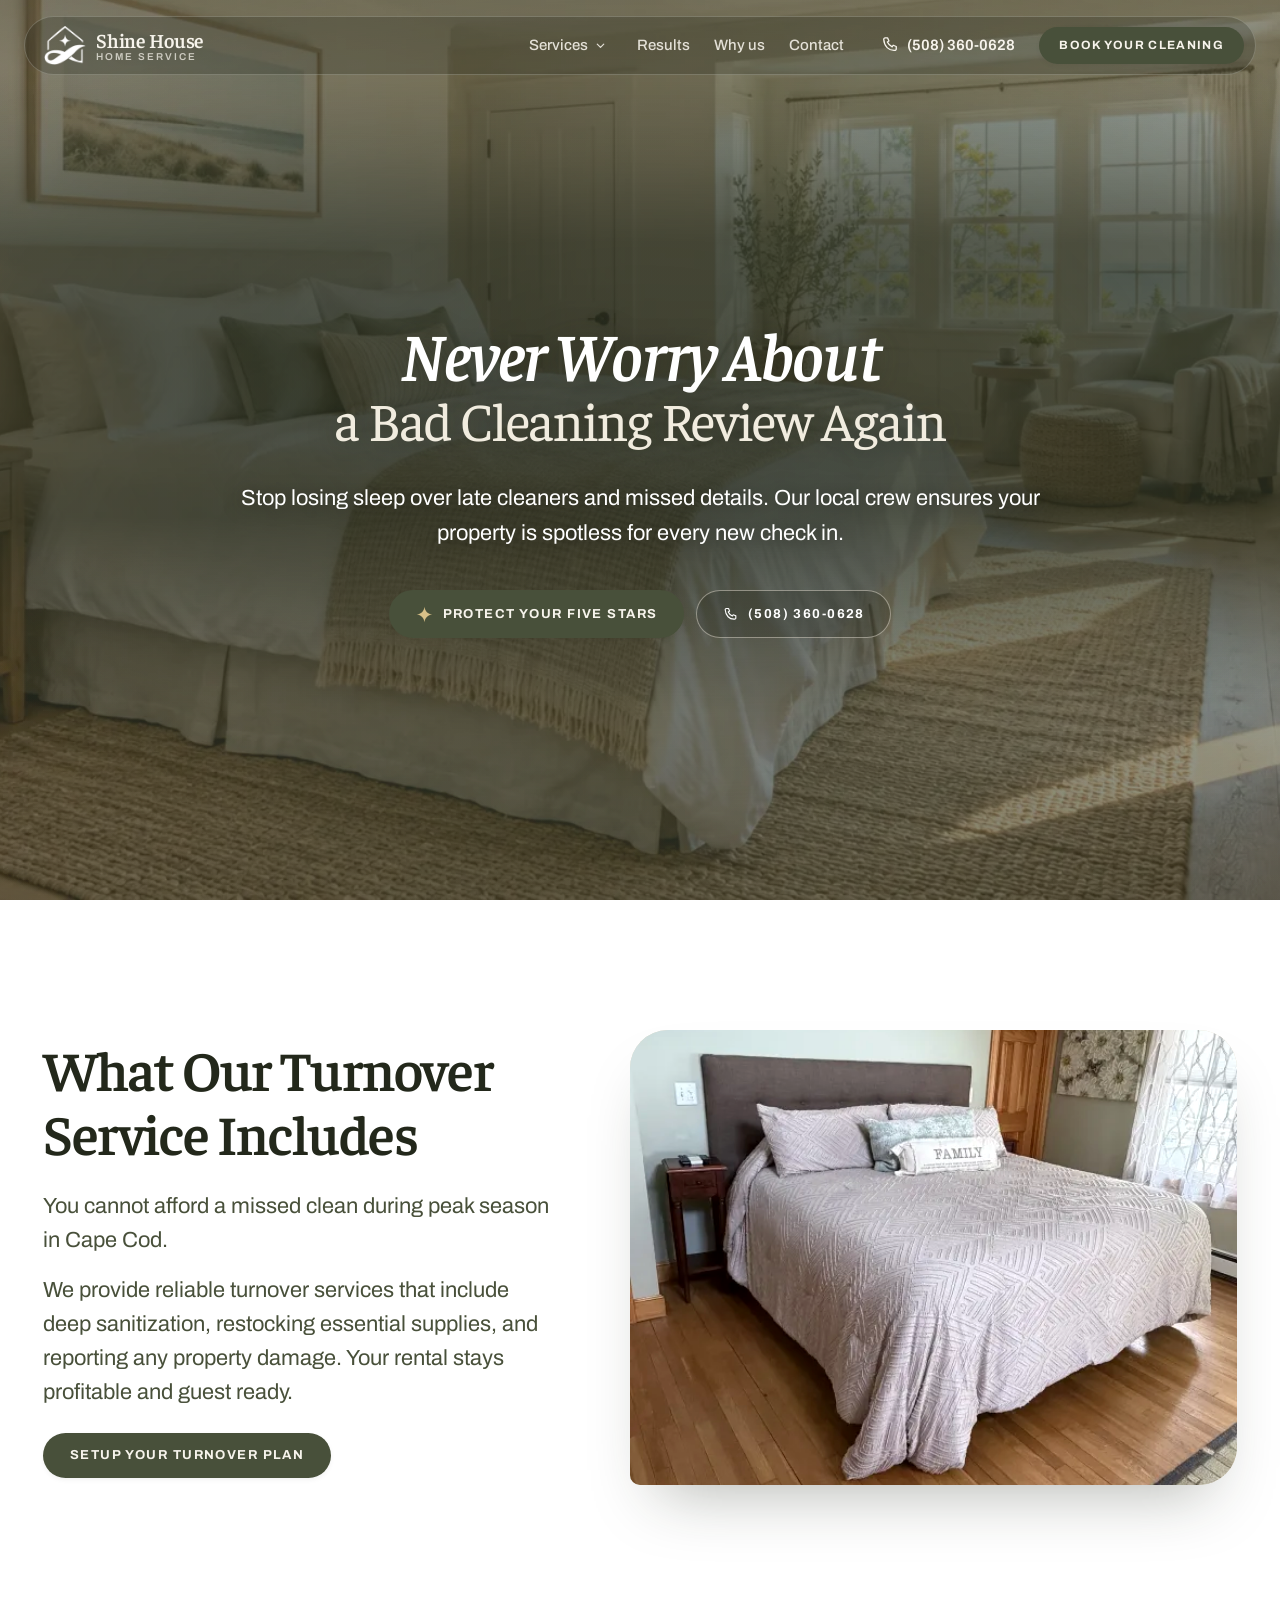
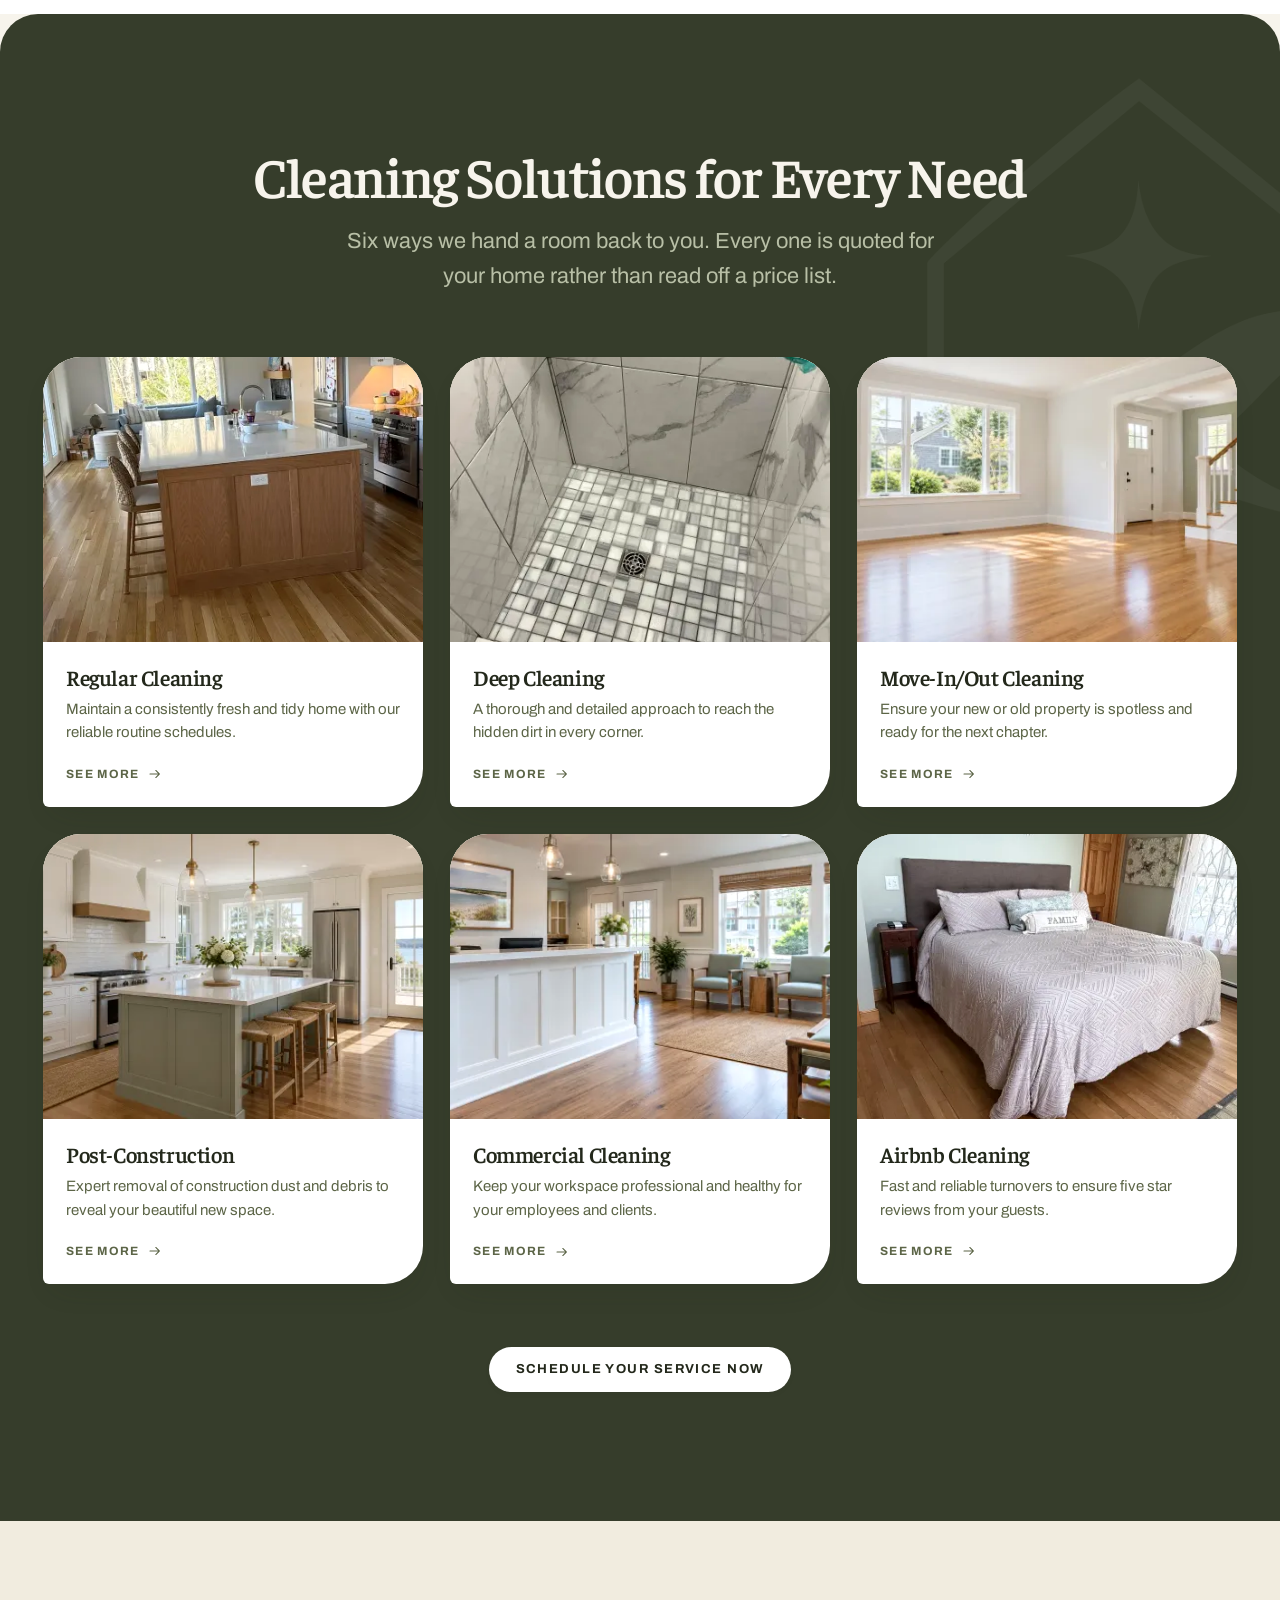
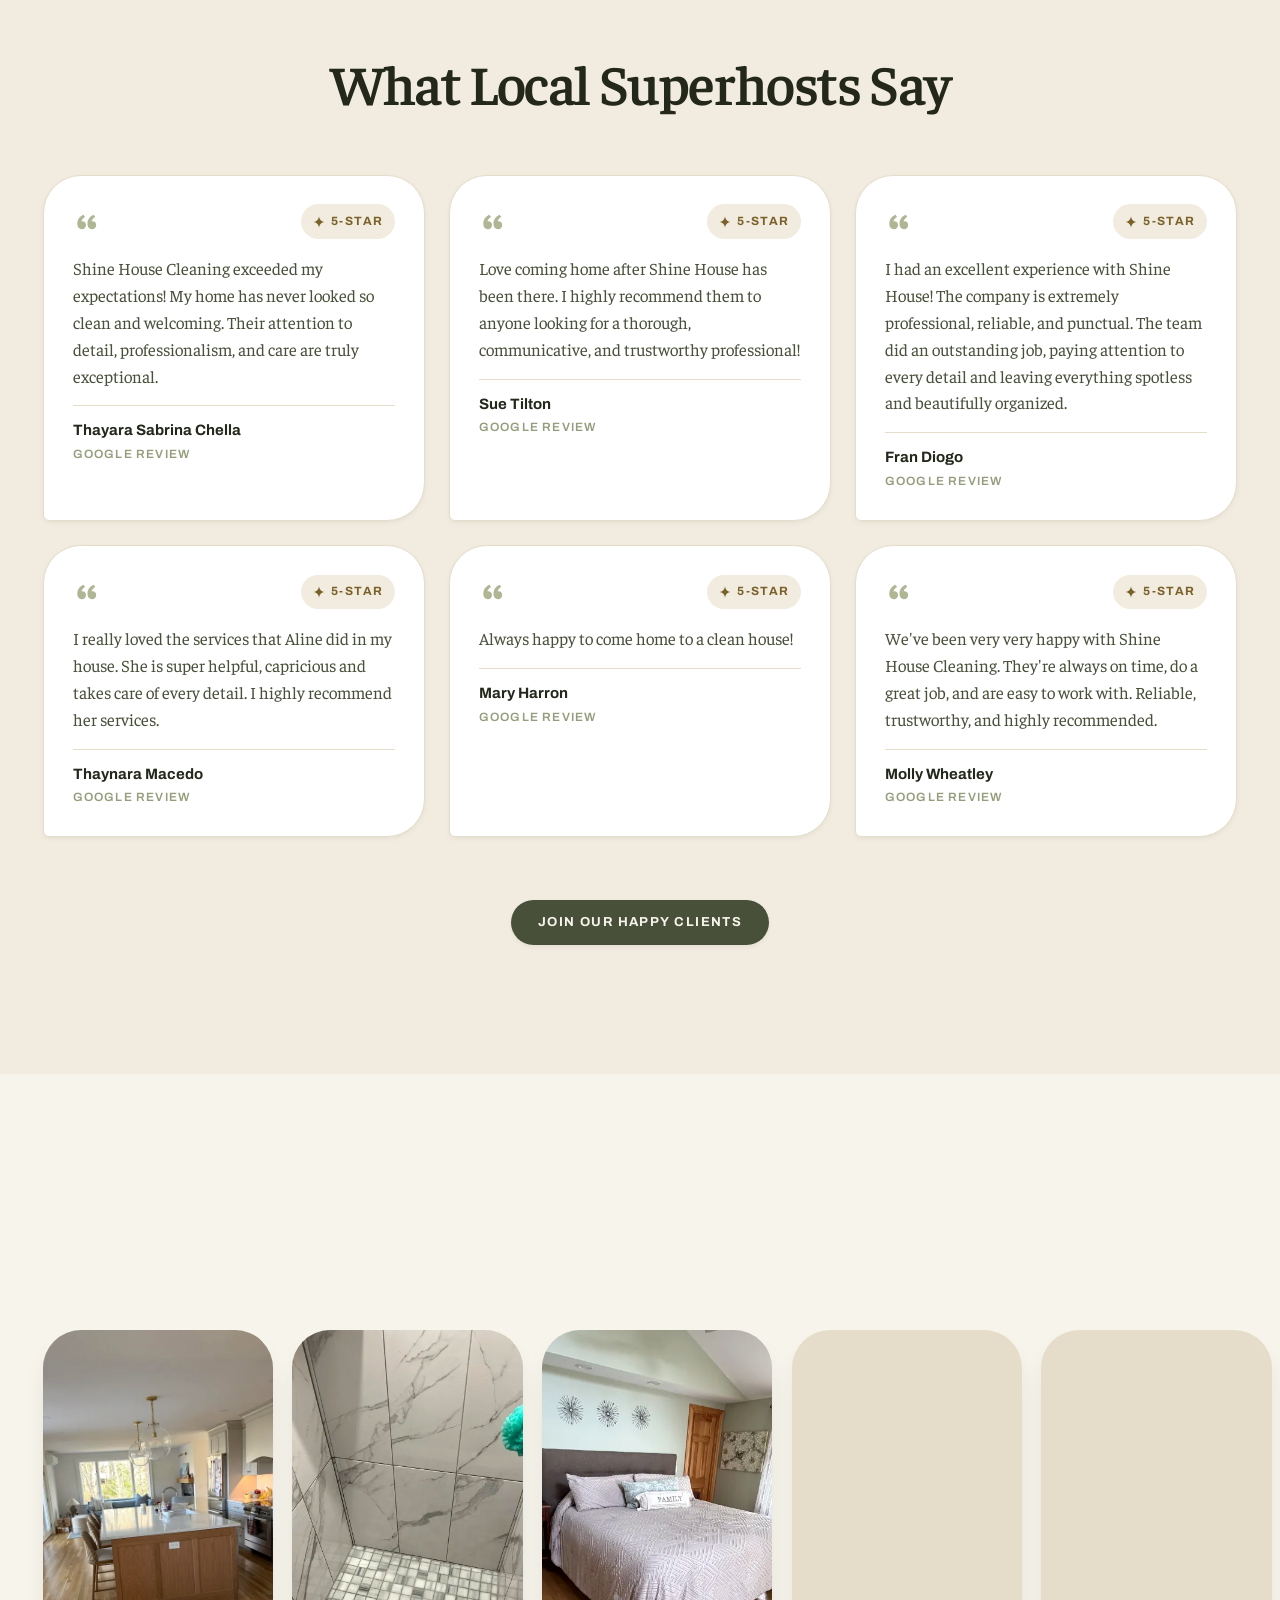
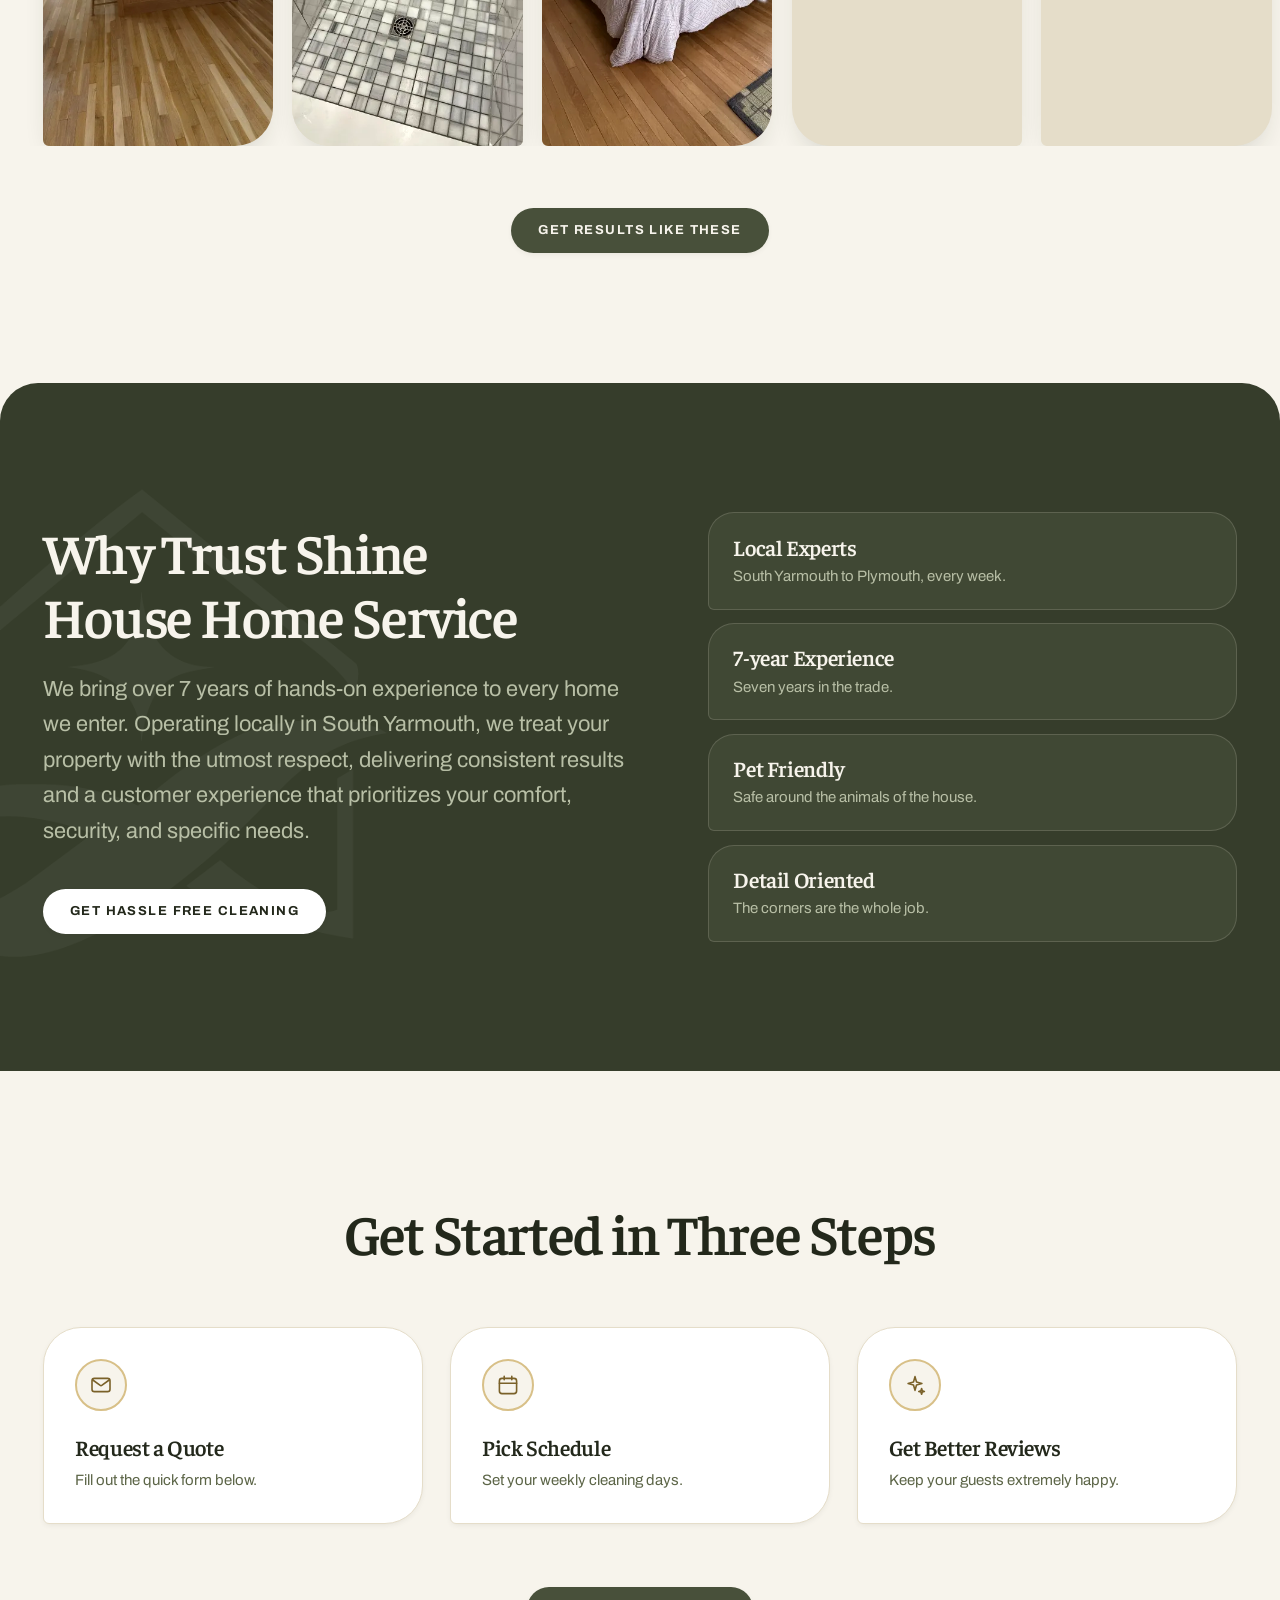
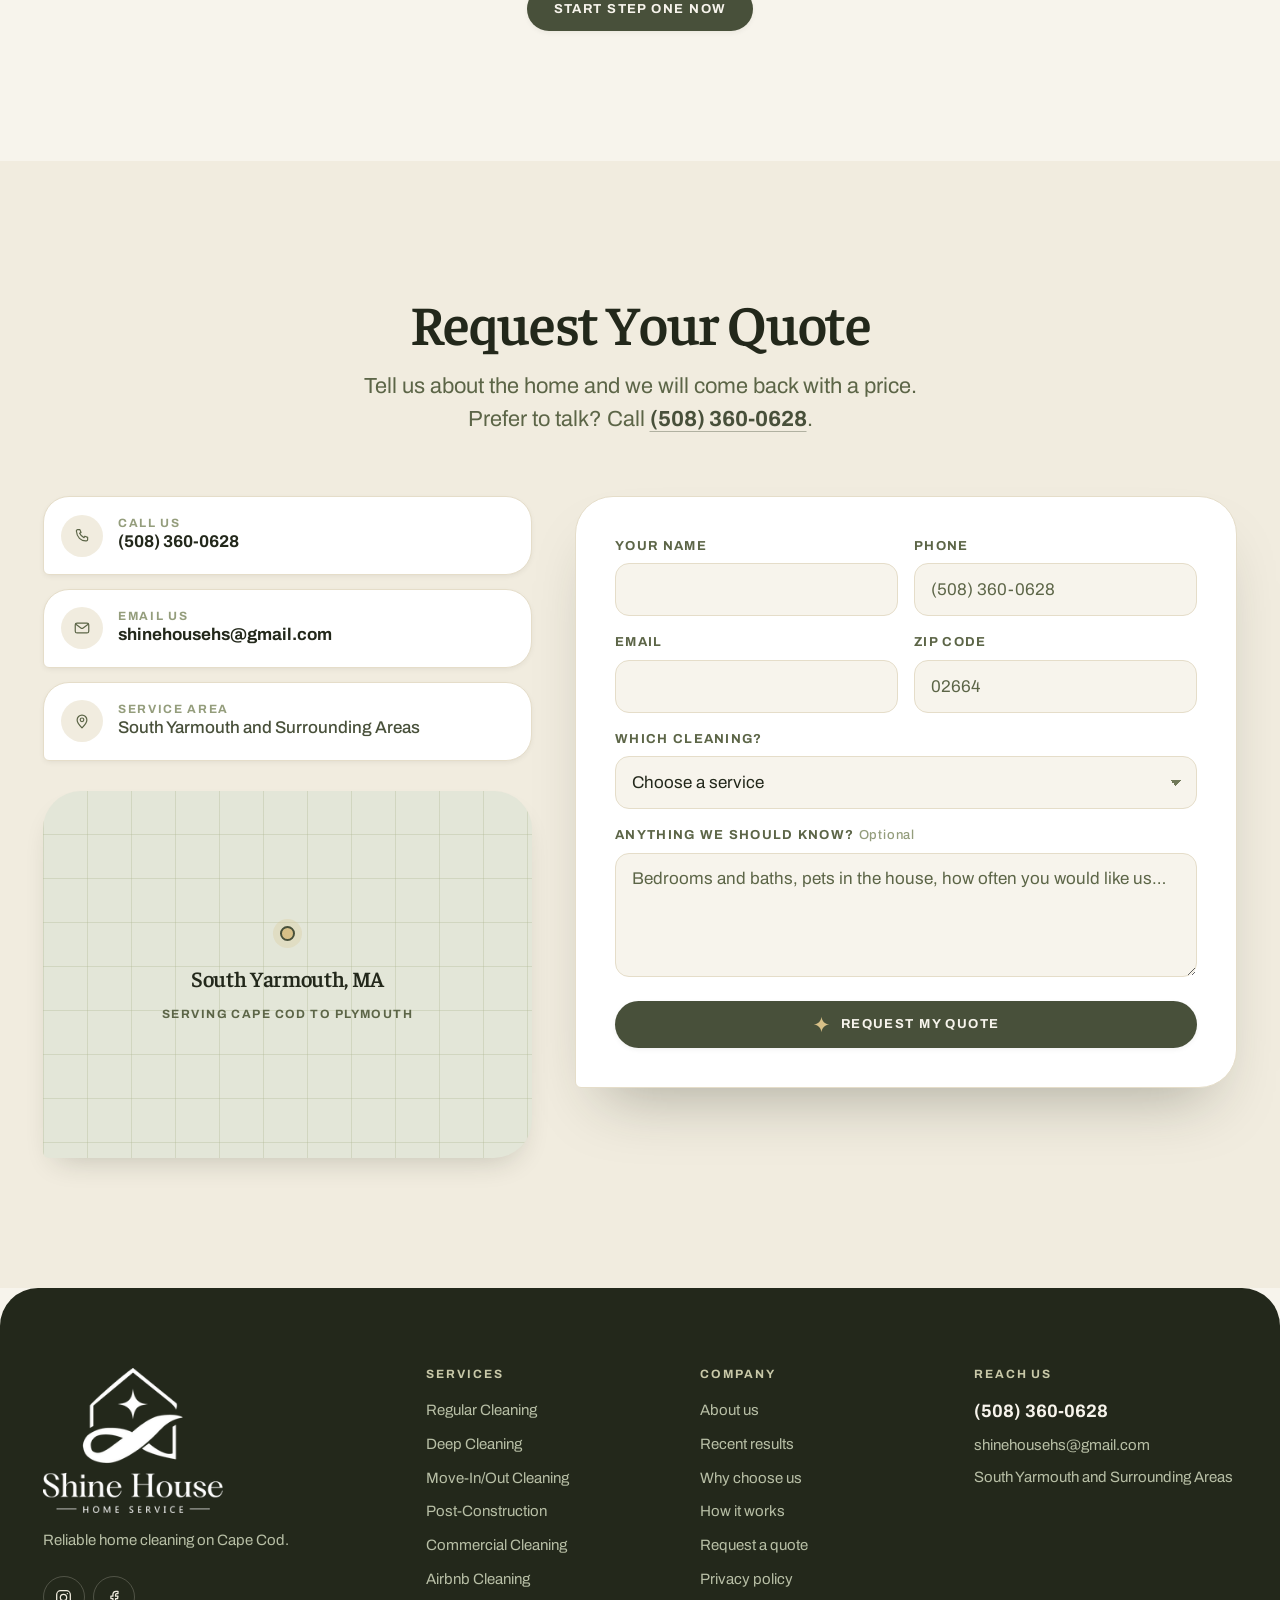
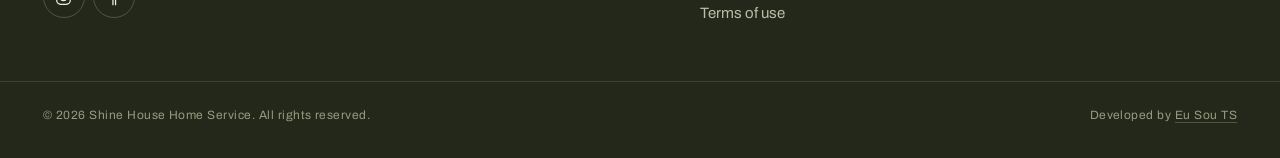
==== commit aeca2c43: "Add service-specific WebP hero images" ====
--- a/airbnb-cleaning/index.html
+++ b/airbnb-cleaning/index.html
@@ -1,2 +1,2 @@
-<!DOCTYPE html><html lang="en-US"><head><meta charset="utf-8"><meta name="viewport" content="width=device-width, initial-scale=1"><title>Airbnb Cleaning in Cape Cod | Shine House Home Service</title><meta name="description" content="Airbnb turnover cleaning for Cape Cod rentals: deep sanitization, restocked supplies and damage reporting, so your property is spotless for every check-in."><meta name="author" content="Shine House Home Service"><meta name="robots" content="index,follow,max-image-preview:large,max-snippet:-1,max-video-preview:-1"><meta name="googlebot" content="index,follow,max-image-preview:large,max-snippet:-1,max-video-preview:-1"><link rel="canonical" href="https://shinehouseservice.com/airbnb-cleaning/"><link rel="alternate" hreflang="en-US" href="https://shinehouseservice.com/airbnb-cleaning/"><link rel="alternate" hreflang="x-default" href="https://shinehouseservice.com/airbnb-cleaning/"><link rel="sitemap" type="application/xml" href="/sitemap.xml"><link rel="icon" type="image/png" sizes="32x32" href="../favicon-32.png"><link rel="apple-touch-icon" sizes="180x180" href="../favicon-180.png"><link rel="manifest" href="/site.webmanifest"><meta name="theme-color" content="#363D2B"><meta name="color-scheme" content="light"><meta property="og:type" content="website"><meta property="og:site_name" content="Shine House Home Service"><meta property="og:title" content="Airbnb Cleaning in Cape Cod | Shine House Home Service"><meta property="og:description" content="Airbnb turnover cleaning for Cape Cod rentals: deep sanitization, restocked supplies and damage reporting, so your property is spotless for every check-in."><meta property="og:url" content="https://shinehouseservice.com/airbnb-cleaning/"><meta property="og:locale" content="en_US"><meta property="og:image" content="https://shinehouseservice.com/assets/service-airbnb.webp"><meta property="og:image:secure_url" content="https://shinehouseservice.com/assets/service-airbnb.webp"><meta property="og:image:type" content="image/webp"><meta property="og:image:width" content="1350"><meta property="og:image:height" content="1800"><meta property="og:image:alt" content="A guest bedroom made with clean bedding and bedside tables ready for arrival."><meta name="twitter:card" content="summary_large_image"><meta name="twitter:title" content="Airbnb Cleaning in Cape Cod | Shine House Home Service"><meta name="twitter:description" content="Airbnb turnover cleaning for Cape Cod rentals: deep sanitization, restocked supplies and damage reporting, so your property is spotless for every check-in."><meta name="twitter:image" content="https://shinehouseservice.com/assets/service-airbnb.webp"><meta name="twitter:image:alt" content="A guest bedroom made with clean bedding and bedside tables ready for arrival."><script type="application/ld+json">{"@context":"https://schema.org","@graph":[{"@type":["LocalBusiness","HomeAndConstructionBusiness"],"@id":"https://shinehouseservice.com/#business","name":"Shine House Home Service","alternateName":"Shine House","description":"Reliable home cleaning on Cape Cod.","url":"https://shinehouseservice.com/","telephone":"(508) 360-0628","email":"shinehousehs@gmail.com","founder":{"@type":"Person","name":"Aline de Oliveira do Carmo"},"image":"https://shinehouseservice.com/assets/service-airbnb.webp","logo":"https://shinehouseservice.com/assets/mark-olive.png","address":{"@type":"PostalAddress","streetAddress":"22 Winding Brook Rd","addressLocality":"South Yarmouth","addressRegion":"MA","postalCode":"02664","addressCountry":"US"},"areaServed":[{"@type":"City","name":"South Yarmouth, MA"},{"@type":"City","name":"Yarmouth Port, MA"},{"@type":"City","name":"Hyannis, MA"},{"@type":"City","name":"Barnstable, MA"},{"@type":"City","name":"Dennis, MA"},{"@type":"City","name":"Harwich, MA"},{"@type":"City","name":"Chatham, MA"},{"@type":"City","name":"Brewster, MA"},{"@type":"City","name":"Orleans, MA"},{"@type":"City","name":"Eastham, MA"},{"@type":"City","name":"Sandwich, MA"},{"@type":"City","name":"Mashpee, MA"},{"@type":"City","name":"Falmouth, MA"},{"@type":"City","name":"Bourne, MA"},{"@type":"City","name":"Plymouth, MA"}],"sameAs":["https://www.instagram.com/shinehouseservice/","https://www.facebook.com/shinehousehs/"],"contactPoint":{"@type":"ContactPoint","telephone":"(508) 360-0628","email":"shinehousehs@gmail.com","contactType":"customer service","areaServed":"US-MA","availableLanguage":"English"},"hasOfferCatalog":{"@type":"OfferCatalog","name":"Cleaning services","itemListElement":[{"@type":"Offer","itemOffered":{"@type":"Service","name":"Regular Cleaning","url":"https://shinehouseservice.com/regular-cleaning/"}},{"@type":"Offer","itemOffered":{"@type":"Service","name":"Deep Cleaning","url":"https://shinehouseservice.com/deep-cleaning/"}},{"@type":"Offer","itemOffered":{"@type":"Service","name":"Move-In/Out Cleaning","url":"https://shinehouseservice.com/move-in-out-cleaning/"}},{"@type":"Offer","itemOffered":{"@type":"Service","name":"Post-Construction","url":"https://shinehouseservice.com/post-construction-cleaning/"}},{"@type":"Offer","itemOffered":{"@type":"Service","name":"Commercial Cleaning","url":"https://shinehouseservice.com/commercial-cleaning/"}},{"@type":"Offer","itemOffered":{"@type":"Service","name":"Airbnb Cleaning","url":"https://shinehouseservice.com/airbnb-cleaning/"}}]}},{"@type":"WebSite","@id":"https://shinehouseservice.com/#website","url":"https://shinehouseservice.com/","name":"Shine House Home Service","inLanguage":"en-US","publisher":{"@id":"https://shinehouseservice.com/#business"}},{"@type":"WebPage","@id":"https://shinehouseservice.com/airbnb-cleaning/#webpage","url":"https://shinehouseservice.com/airbnb-cleaning/","name":"Airbnb Cleaning in Cape Cod | Shine House Home Service","description":"Airbnb turnover cleaning for Cape Cod rentals: deep sanitization, restocked supplies and damage reporting, so your property is spotless for every check-in.","inLanguage":"en-US","isPartOf":{"@id":"https://shinehouseservice.com/#website"},"about":{"@id":"https://shinehouseservice.com/#business"},"primaryImageOfPage":{"@type":"ImageObject","url":"https://shinehouseservice.com/assets/service-airbnb.webp","caption":"A guest bedroom made with clean bedding and bedside tables ready for arrival."},"mainEntity":{"@id":"https://shinehouseservice.com/airbnb-cleaning/#service"}},{"@type":"Service","@id":"https://shinehouseservice.com/airbnb-cleaning/#service","name":"Airbnb Cleaning","description":"Airbnb turnover cleaning for Cape Cod rentals: deep sanitization, restocked supplies and damage reporting, so your property is spotless for every check-in.","url":"https://shinehouseservice.com/airbnb-cleaning/","image":"https://shinehouseservice.com/assets/service-airbnb.webp","provider":{"@id":"https://shinehouseservice.com/#business"},"areaServed":[{"@type":"City","name":"South Yarmouth, MA"},{"@type":"City","name":"Yarmouth Port, MA"},{"@type":"City","name":"Hyannis, MA"},{"@type":"City","name":"Barnstable, MA"},{"@type":"City","name":"Dennis, MA"},{"@type":"City","name":"Harwich, MA"},{"@type":"City","name":"Chatham, MA"},{"@type":"City","name":"Brewster, MA"},{"@type":"City","name":"Orleans, MA"},{"@type":"City","name":"Eastham, MA"},{"@type":"City","name":"Sandwich, MA"},{"@type":"City","name":"Mashpee, MA"},{"@type":"City","name":"Falmouth, MA"},{"@type":"City","name":"Bourne, MA"},{"@type":"City","name":"Plymouth, MA"}],"serviceType":"Airbnb Cleaning"},{"@type":"BreadcrumbList","@id":"https://shinehouseservice.com/airbnb-cleaning/#breadcrumb","itemListElement":[{"@type":"ListItem","position":1,"name":"Home","item":"https://shinehouseservice.com/"},{"@type":"ListItem","position":2,"name":"Airbnb Cleaning","item":"https://shinehouseservice.com/airbnb-cleaning/"}]}]}</script><link rel="stylesheet" href="../css/styles.css"></head><body class="no-js"><script>document.body.classList.remove('no-js');</script><a class="skip-link" href="#main">Skip to content</a><header class="nav" data-nav><a class="nav__brand" href="#top" aria-label="Shine House Home Service, home"><span class="nav__mark"><img src="../assets/mark-white.webp" srcset="../assets/mark-white-96.webp 96w" alt loading="eager" decoding="async" width="573" height="538" class="nav__mark-img nav__mark-img--light"><img src="../assets/mark-olive-53.webp" srcset="../assets/mark-olive.webp 96w" alt loading="eager" decoding="async" width="573" height="538" class="nav__mark-img nav__mark-img--dark"></span><span class="nav__word"><span class="nav__word-1">Shine House</span><span class="nav__word-2 label">Home Service</span></span></a><nav class="nav__links" aria-label="Primary"><div class="drop" data-drop><button class="drop__trigger" type="button" aria-expanded="false" aria-controls="services-menu" data-drop-trigger>Services<span class="drop__chev" aria-hidden="true"><svg viewBox="0 0 24 24" width="13" height="13" fill="none" stroke="currentColor" stroke-width="2.2" stroke-linecap="round" stroke-linejoin="round"><path d="m6 9.5 6 6 6-6"></path></svg></span></button><div class="drop__menu" id="services-menu" data-drop-menu hidden><ul role="list"><li><a href="/regular-cleaning/"><span class="drop__name">Regular Cleaning</span><svg width="15" height="15" viewBox="0 0 24 24" fill="none" stroke="currentColor" stroke-width="1.6" stroke-linecap="round" stroke-linejoin="round" aria-hidden="true" focusable="false"><path d="M4.5 12h14m0 0-5.3-5.3M18.5 12l-5.3 5.3"></path></svg></a></li><li><a href="/deep-cleaning/"><span class="drop__name">Deep Cleaning</span><svg width="15" height="15" viewBox="0 0 24 24" fill="none" stroke="currentColor" stroke-width="1.6" stroke-linecap="round" stroke-linejoin="round" aria-hidden="true" focusable="false"><path d="M4.5 12h14m0 0-5.3-5.3M18.5 12l-5.3 5.3"></path></svg></a></li><li><a href="/move-in-out-cleaning/"><span class="drop__name">Move-In/Out Cleaning</span><svg width="15" height="15" viewBox="0 0 24 24" fill="none" stroke="currentColor" stroke-width="1.6" stroke-linecap="round" stroke-linejoin="round" aria-hidden="true" focusable="false"><path d="M4.5 12h14m0 0-5.3-5.3M18.5 12l-5.3 5.3"></path></svg></a></li><li><a href="/post-construction-cleaning/"><span class="drop__name">Post-Construction</span><svg width="15" height="15" viewBox="0 0 24 24" fill="none" stroke="currentColor" stroke-width="1.6" stroke-linecap="round" stroke-linejoin="round" aria-hidden="true" focusable="false"><path d="M4.5 12h14m0 0-5.3-5.3M18.5 12l-5.3 5.3"></path></svg></a></li><li><a href="/commercial-cleaning/"><span class="drop__name">Commercial Cleaning</span><svg width="15" height="15" viewBox="0 0 24 24" fill="none" stroke="currentColor" stroke-width="1.6" stroke-linecap="round" stroke-linejoin="round" aria-hidden="true" focusable="false"><path d="M4.5 12h14m0 0-5.3-5.3M18.5 12l-5.3 5.3"></path></svg></a></li><li><a href="/airbnb-cleaning/"><span class="drop__name">Airbnb Cleaning</span><svg width="15" height="15" viewBox="0 0 24 24" fill="none" stroke="currentColor" stroke-width="1.6" stroke-linecap="round" stroke-linejoin="round" aria-hidden="true" focusable="false"><path d="M4.5 12h14m0 0-5.3-5.3M18.5 12l-5.3 5.3"></path></svg></a></li></ul></div></div><a class="nav__link" href="#work">Results</a><a class="nav__link" href="#why">Why us</a><a class="nav__link" href="#quote">Contact</a></nav><div class="nav__actions"><a class="nav__phone" href="tel:+15083600628"><svg width="20" height="20" viewBox="0 0 24 24" fill="none" stroke="currentColor" stroke-width="1.6" stroke-linecap="round" stroke-linejoin="round" aria-hidden="true" focusable="false"><path d="M6.2 3.5h3l1.5 3.7-1.9 1.2a12.4 12.4 0 0 0 5.8 5.8l1.2-1.9 3.7 1.5v3a1.7 1.7 0 0 1-1.9 1.7C10.4 18.9 5.1 13.6 4.5 5.4a1.7 1.7 0 0 1 1.7-1.9Z"></path></svg><span class="tnum">(508) 360-0628</span></a><a class="btn btn--primary btn--md nav__cta" href="#quote" data-service="airbnb-cleaning"><span class="btn__label">Book your cleaning</span></a><button class="nav__toggle" type="button" aria-expanded="false" aria-controls="nav-panel" data-nav-toggle><span class="visually-hidden">Menu</span><span class="nav__toggle-open"><svg width="22" height="22" viewBox="0 0 24 24" fill="none" stroke="currentColor" stroke-width="1.6" stroke-linecap="round" stroke-linejoin="round" aria-hidden="true" focusable="false"><path d="M4 7.5h16M4 16.5h16"></path></svg></span><span class="nav__toggle-close"><svg width="22" height="22" viewBox="0 0 24 24" fill="none" stroke="currentColor" stroke-width="1.6" stroke-linecap="round" stroke-linejoin="round" aria-hidden="true" focusable="false"><path d="M6.3 6.3l11.4 11.4M17.7 6.3 6.3 17.7"></path></svg></span></button></div></header><div class="panel" id="nav-panel" data-nav-panel hidden><nav class="panel__links" aria-label="Primary, mobile"><div class="panel__group" data-panel-group><button class="panel__row panel__row--trigger" type="button" aria-expanded="false" aria-controls="panel-services" data-panel-trigger>Services<span class="panel__chev" aria-hidden="true"><svg viewBox="0 0 24 24" width="18" height="18" fill="none" stroke="currentColor" stroke-width="2" stroke-linecap="round" stroke-linejoin="round"><path d="m6 9.5 6 6 6-6"></path></svg></span></button><ul class="panel__sub" id="panel-services" role="list" hidden><li><a href="/regular-cleaning/">Regular Cleaning</a></li><li><a href="/deep-cleaning/">Deep Cleaning</a></li><li><a href="/move-in-out-cleaning/">Move-In/Out Cleaning</a></li><li><a href="/post-construction-cleaning/">Post-Construction</a></li><li><a href="/commercial-cleaning/">Commercial Cleaning</a></li><li><a href="/airbnb-cleaning/">Airbnb Cleaning</a></li></ul></div><a class="panel__row" href="#work">Results<svg width="18" height="18" viewBox="0 0 24 24" fill="none" stroke="currentColor" stroke-width="1.6" stroke-linecap="round" stroke-linejoin="round" aria-hidden="true" focusable="false"><path d="M4.5 12h14m0 0-5.3-5.3M18.5 12l-5.3 5.3"></path></svg></a><a class="panel__row" href="#why">Why us<svg width="18" height="18" viewBox="0 0 24 24" fill="none" stroke="currentColor" stroke-width="1.6" stroke-linecap="round" stroke-linejoin="round" aria-hidden="true" focusable="false"><path d="M4.5 12h14m0 0-5.3-5.3M18.5 12l-5.3 5.3"></path></svg></a><a class="panel__row" href="#quote">Contact<svg width="18" height="18" viewBox="0 0 24 24" fill="none" stroke="currentColor" stroke-width="1.6" stroke-linecap="round" stroke-linejoin="round" aria-hidden="true" focusable="false"><path d="M4.5 12h14m0 0-5.3-5.3M18.5 12l-5.3 5.3"></path></svg></a></nav><div class="panel__foot"><a class="panel__phone" href="tel:+15083600628"><svg width="18" height="18" viewBox="0 0 24 24" fill="none" stroke="currentColor" stroke-width="1.6" stroke-linecap="round" stroke-linejoin="round" aria-hidden="true" focusable="false"><path d="M6.2 3.5h3l1.5 3.7-1.9 1.2a12.4 12.4 0 0 0 5.8 5.8l1.2-1.9 3.7 1.5v3a1.7 1.7 0 0 1-1.9 1.7C10.4 18.9 5.1 13.6 4.5 5.4a1.7 1.7 0 0 1 1.7-1.9Z"></path></svg><span class="tnum">(508) 360-0628</span></a><a class="btn btn--primary btn--lg panel__cta" href="#quote" data-service="airbnb-cleaning"><span class="btn__label">Book your cleaning</span></a></div></div><main id="main"><section class="hero" id="top"><div class="hero__media" data-hero-media><img src="../assets/hero-made-bed-1800.webp" srcset="../assets/hero-made-bed-900.webp 900w, ../assets/hero-made-bed-1400.webp 1400w, ../assets/hero-made-bed-1800.webp 1800w" alt="A bed made up with crisp white linen in a limewashed room, morning light across the covers." sizes="100vw" loading="eager" fetchpriority="high" style="--hero-position:50% 58%" data-hero-img="true" decoding="async" width="1800" height="1200" class="hero__img"><div class="hero__scrim" aria-hidden="true"></div></div><div class="hero__stack"><h1 class="hero__title"><em class="hero__title-main">Never Worry About</em><span class="hero__title-sub">a Bad Cleaning Review Again</span></h1><p class="hero__lead">Stop losing sleep over late cleaners and missed details. Our local crew ensures your property is spotless for every new check in.</p><div class="hero__actions"><a class="btn btn--primary btn--lg" href="#quote" data-service="airbnb-cleaning"><span class="btn__mark"><svg width="17" height="17" viewBox="0 0 24 24" fill="currentColor" stroke="none" stroke-width="1.6" stroke-linecap="round" stroke-linejoin="round" aria-hidden="true" focusable="false"><path d="M12 1c.62 6.2 4.8 10.38 11 11-6.2.62-10.38 4.8-11 11-.62-6.2-4.8-10.38-11-11 6.2-.62 10.38-4.8 11-11Z"></path></svg></span><span class="btn__label">Protect your five stars</span></a><a class="hero__call" href="tel:+15083600628"><svg width="17" height="17" viewBox="0 0 24 24" fill="none" stroke="currentColor" stroke-width="1.6" stroke-linecap="round" stroke-linejoin="round" aria-hidden="true" focusable="false"><path d="M6.2 3.5h3l1.5 3.7-1.9 1.2a12.4 12.4 0 0 0 5.8 5.8l1.2-1.9 3.7 1.5v3a1.7 1.7 0 0 1-1.9 1.7C10.4 18.9 5.1 13.6 4.5 5.4a1.7 1.7 0 0 1 1.7-1.9Z"></path></svg><span class="tnum">(508) 360-0628</span></a></div></div></section><section class="regular-about section" id="about"><div class="wrap regular-about__grid"><div class="regular-about__text regular-about__text--fit-title"><h2 class="regular-about__title" data-rise>What Our Turnover <br>Service Includes</h2><div class="regular-about__body" data-rise style="--rise-delay:90ms"><p>You cannot afford a missed clean during peak season in Cape Cod.</p><p>We provide reliable turnover services that include deep sanitization, restocking essential supplies, and reporting any property damage. Your rental stays profitable and guest ready.</p></div><div class="regular-about__cta" data-rise style="--rise-delay:180ms"><a class="btn btn--primary btn--lg" href="#quote" data-service="airbnb-cleaning"><span class="btn__label">Setup your turnover plan</span></a></div></div><figure class="regular-about__plate" data-rise style="--rise-delay:120ms; --rise-y:26px"><img src="../assets/service-airbnb-1350.webp" srcset="../assets/service-airbnb-560.webp 560w, ../assets/service-airbnb-900.webp 900w, ../assets/service-airbnb-1350.webp 1350w" alt="A guest bedroom made with clean bedding and bedside tables ready for arrival." sizes="(max-width: 900px) 92vw, 42vw" loading="lazy" decoding="async" width="1350" height="1800" class="regular-about__img"></figure></div></section><section class="services section band-poche" id="services"><div class="mark mark--right" style="--mark-size:clamp(18rem, 14rem + 22vw, 34rem); --mark-opacity:0.045; --mark-top:20%;" aria-hidden="true"><img src="../assets/mark-white.webp" srcset="../assets/mark-white-420.webp 420w, ../assets/mark-white.webp 573w" alt sizes="34rem" loading="lazy" decoding="async" width="573" height="538" class="mark__img"></div><div class="wrap"><header class="services__head"><h2 data-rise>Cleaning Solutions for Every Need</h2><p class="services__note" data-rise style="--rise-delay:80ms">Six ways we hand a room back to you. Every one is quoted for your home rather than read off a price list.</p></header><ul class="services__grid" role="list"><li class="card" data-rise style="--rise-delay:60ms"><a class="card__link" href="/regular-cleaning/"><div class="card__media"><img src="../assets/service-regular-900.webp" srcset="../assets/service-regular-420.webp 420w, ../assets/service-regular-700.webp 700w, ../assets/service-regular-900.webp 900w" alt="A clean residential kitchen with appliances, counters and floors in order." sizes="(max-width: 700px) 92vw, (max-width: 1080px) 44vw, 30vw" style="--image-position:48% 58%" loading="lazy" decoding="async" width="900" height="1600" class="card__img"></div><div class="card__body"><h3 class="card__title">Regular Cleaning</h3><p class="card__text">Maintain a consistently fresh and tidy home with our reliable routine schedules.</p><span class="card__action">See more <svg width="16" height="16" viewBox="0 0 24 24" fill="none" stroke="currentColor" stroke-width="1.6" stroke-linecap="round" stroke-linejoin="round" aria-hidden="true" focusable="false"><path d="M4.5 12h14m0 0-5.3-5.3M18.5 12l-5.3 5.3"></path></svg></span></div></a></li><li class="card" data-rise style="--rise-delay:130ms"><a class="card__link" href="/deep-cleaning/"><div class="card__media"><img src="../assets/service-deep-83.webp" srcset="../assets/service-deep-420.webp 420w, ../assets/service-deep-700.webp 700w, ../assets/service-deep-1000.webp 1000w" alt="A tiled shower with clean marble-look walls, mosaic floor and drain." sizes="(max-width: 700px) 92vw, (max-width: 1080px) 44vw, 30vw" style="--image-position:50% 70%" loading="lazy" decoding="async" width="1200" height="1600" class="card__img"></div><div class="card__body"><h3 class="card__title">Deep Cleaning</h3><p class="card__text">A thorough and detailed approach to reach the hidden dirt in every corner.</p><span class="card__action">See more <svg width="16" height="16" viewBox="0 0 24 24" fill="none" stroke="currentColor" stroke-width="1.6" stroke-linecap="round" stroke-linejoin="round" aria-hidden="true" focusable="false"><path d="M4.5 12h14m0 0-5.3-5.3M18.5 12l-5.3 5.3"></path></svg></span></div></a></li><li class="card" data-rise style="--rise-delay:200ms"><a class="card__link" href="/move-in-out-cleaning/"><div class="card__media"><img src="../assets/service-move-87.webp" srcset="../assets/service-move-420.webp 420w, ../assets/service-move-700.webp 700w, ../assets/service-move-1000.webp 1000w" alt="A clean empty living room with polished wood floors and daylight through large windows." sizes="(max-width: 700px) 92vw, (max-width: 1080px) 44vw, 30vw" style="--image-position:50% 52%" loading="lazy" decoding="async" width="1511" height="1041" class="card__img"></div><div class="card__body"><h3 class="card__title">Move-In/Out Cleaning</h3><p class="card__text">Ensure your new or old property is spotless and ready for the next chapter.</p><span class="card__action">See more <svg width="16" height="16" viewBox="0 0 24 24" fill="none" stroke="currentColor" stroke-width="1.6" stroke-linecap="round" stroke-linejoin="round" aria-hidden="true" focusable="false"><path d="M4.5 12h14m0 0-5.3-5.3M18.5 12l-5.3 5.3"></path></svg></span></div></a></li><li class="card" data-rise style="--rise-delay:270ms"><a class="card__link" href="/post-construction-cleaning/"><div class="card__media"><img src="../assets/service-construction-75.webp" srcset="../assets/service-construction-420.webp 420w, ../assets/service-construction-700.webp 700w, ../assets/service-construction-1000.webp 1000w" alt="A freshly finished kitchen with a clean island, white cabinetry and polished floors." sizes="(max-width: 700px) 92vw, (max-width: 1080px) 44vw, 30vw" style="--image-position:50% 56%" loading="lazy" decoding="async" width="1536" height="1024" class="card__img"></div><div class="card__body"><h3 class="card__title">Post-Construction</h3><p class="card__text">Expert removal of construction dust and debris to reveal your beautiful new space.</p><span class="card__action">See more <svg width="16" height="16" viewBox="0 0 24 24" fill="none" stroke="currentColor" stroke-width="1.6" stroke-linecap="round" stroke-linejoin="round" aria-hidden="true" focusable="false"><path d="M4.5 12h14m0 0-5.3-5.3M18.5 12l-5.3 5.3"></path></svg></span></div></a></li><li class="card" data-rise style="--rise-delay:340ms"><a class="card__link" href="/commercial-cleaning/"><div class="card__media"><img src="../assets/service-commercial-68.webp" srcset="../assets/service-commercial-420.webp 420w, ../assets/service-commercial-700.webp 700w, ../assets/service-commercial-1000.webp 1000w" alt="A tidy small office reception area with clean floors, desks and counters." sizes="(max-width: 700px) 92vw, (max-width: 1080px) 44vw, 30vw" style="--image-position:52% 56%" loading="lazy" decoding="async" width="1536" height="1024" class="card__img"></div><div class="card__body"><h3 class="card__title">Commercial Cleaning</h3><p class="card__text">Keep your workspace professional and healthy for your employees and clients.</p><span class="card__action">See more <svg width="16" height="16" viewBox="0 0 24 24" fill="none" stroke="currentColor" stroke-width="1.6" stroke-linecap="round" stroke-linejoin="round" aria-hidden="true" focusable="false"><path d="M4.5 12h14m0 0-5.3-5.3M18.5 12l-5.3 5.3"></path></svg></span></div></a></li><li class="card" data-rise style="--rise-delay:410ms"><a class="card__link" href="/airbnb-cleaning/"><div class="card__media"><img src="../assets/service-airbnb-1350.webp" srcset="../assets/service-airbnb-420.webp 420w, ../assets/service-airbnb-700.webp 700w, ../assets/service-airbnb-1000.webp 1000w" alt="A guest bedroom made with clean bedding and bedside tables ready for arrival." sizes="(max-width: 700px) 92vw, (max-width: 1080px) 44vw, 30vw" style="--image-position:50% 54%" loading="lazy" decoding="async" width="1350" height="1800" class="card__img"></div><div class="card__body"><h3 class="card__title">Airbnb Cleaning</h3><p class="card__text">Fast and reliable turnovers to ensure five star reviews from your guests.</p><span class="card__action">See more <svg width="16" height="16" viewBox="0 0 24 24" fill="none" stroke="currentColor" stroke-width="1.6" stroke-linecap="round" stroke-linejoin="round" aria-hidden="true" focusable="false"><path d="M4.5 12h14m0 0-5.3-5.3M18.5 12l-5.3 5.3"></path></svg></span></div></a></li></ul><div class="services__cta" data-rise><a class="btn btn--onDark btn--lg" href="#quote"><span class="btn__label">Schedule your service now</span></a></div></div></section><section class="reviews section band-sand" id="reviews"><div class="wrap"><header class="reviews__head"><h2 data-rise>What Local Superhosts Say</h2></header><ul class="reviews__grid" role="list"><li class="review" data-rise style="--rise-delay:60ms"><div class="review__top"><span class="review__mark" aria-hidden="true"><svg width="26" height="26" viewBox="0 0 24 24" fill="currentColor" stroke="none" stroke-width="1.6" stroke-linecap="round" stroke-linejoin="round" aria-hidden="true" focusable="false"><path d="M9.6 5.4c-3.5 1.5-5.6 4.4-5.6 8.2 0 3 1.7 5 4.2 5 2.2 0 3.8-1.6 3.8-3.7 0-2-1.4-3.5-3.3-3.5-.4 0-.8.1-1 .2.4-1.9 1.7-3.4 3.5-4.3l-1.6-1.9Zm9.4 0c-3.5 1.5-5.6 4.4-5.6 8.2 0 3 1.7 5 4.2 5 2.2 0 3.8-1.6 3.8-3.7 0-2-1.4-3.5-3.3-3.5-.4 0-.8.1-1 .2.4-1.9 1.7-3.4 3.5-4.3L19 5.4Z"></path></svg></span><span class="review__rating" aria-label="5-star Google review"><svg width="12" height="12" viewBox="0 0 24 24" fill="currentColor" stroke="none" stroke-width="1.6" stroke-linecap="round" stroke-linejoin="round" aria-hidden="true" focusable="false"><path d="M12 1c.62 6.2 4.8 10.38 11 11-6.2.62-10.38 4.8-11 11-.62-6.2-4.8-10.38-11-11 6.2-.62 10.38-4.8 11-11Z"></path></svg><span>5-star</span></span></div><blockquote class="review__text">Shine House Cleaning exceeded my expectations! My home has never looked so clean and welcoming. Their attention to detail, professionalism, and care are truly exceptional.</blockquote><footer class="review__by"><span class="review__name">Thayara Sabrina Chella</span><span class="review__source">Google review</span></footer></li><li class="review" data-rise style="--rise-delay:140ms"><div class="review__top"><span class="review__mark" aria-hidden="true"><svg width="26" height="26" viewBox="0 0 24 24" fill="currentColor" stroke="none" stroke-width="1.6" stroke-linecap="round" stroke-linejoin="round" aria-hidden="true" focusable="false"><path d="M9.6 5.4c-3.5 1.5-5.6 4.4-5.6 8.2 0 3 1.7 5 4.2 5 2.2 0 3.8-1.6 3.8-3.7 0-2-1.4-3.5-3.3-3.5-.4 0-.8.1-1 .2.4-1.9 1.7-3.4 3.5-4.3l-1.6-1.9Zm9.4 0c-3.5 1.5-5.6 4.4-5.6 8.2 0 3 1.7 5 4.2 5 2.2 0 3.8-1.6 3.8-3.7 0-2-1.4-3.5-3.3-3.5-.4 0-.8.1-1 .2.4-1.9 1.7-3.4 3.5-4.3L19 5.4Z"></path></svg></span><span class="review__rating" aria-label="5-star Google review"><svg width="12" height="12" viewBox="0 0 24 24" fill="currentColor" stroke="none" stroke-width="1.6" stroke-linecap="round" stroke-linejoin="round" aria-hidden="true" focusable="false"><path d="M12 1c.62 6.2 4.8 10.38 11 11-6.2.62-10.38 4.8-11 11-.62-6.2-4.8-10.38-11-11 6.2-.62 10.38-4.8 11-11Z"></path></svg><span>5-star</span></span></div><blockquote class="review__text">Love coming home after Shine House has been there. I highly recommend them to anyone looking for a thorough, communicative, and trustworthy professional!</blockquote><footer class="review__by"><span class="review__name">Sue Tilton</span><span class="review__source">Google review</span></footer></li><li class="review" data-rise style="--rise-delay:220ms"><div class="review__top"><span class="review__mark" aria-hidden="true"><svg width="26" height="26" viewBox="0 0 24 24" fill="currentColor" stroke="none" stroke-width="1.6" stroke-linecap="round" stroke-linejoin="round" aria-hidden="true" focusable="false"><path d="M9.6 5.4c-3.5 1.5-5.6 4.4-5.6 8.2 0 3 1.7 5 4.2 5 2.2 0 3.8-1.6 3.8-3.7 0-2-1.4-3.5-3.3-3.5-.4 0-.8.1-1 .2.4-1.9 1.7-3.4 3.5-4.3l-1.6-1.9Zm9.4 0c-3.5 1.5-5.6 4.4-5.6 8.2 0 3 1.7 5 4.2 5 2.2 0 3.8-1.6 3.8-3.7 0-2-1.4-3.5-3.3-3.5-.4 0-.8.1-1 .2.4-1.9 1.7-3.4 3.5-4.3L19 5.4Z"></path></svg></span><span class="review__rating" aria-label="5-star Google review"><svg width="12" height="12" viewBox="0 0 24 24" fill="currentColor" stroke="none" stroke-width="1.6" stroke-linecap="round" stroke-linejoin="round" aria-hidden="true" focusable="false"><path d="M12 1c.62 6.2 4.8 10.38 11 11-6.2.62-10.38 4.8-11 11-.62-6.2-4.8-10.38-11-11 6.2-.62 10.38-4.8 11-11Z"></path></svg><span>5-star</span></span></div><blockquote class="review__text">I had an excellent experience with Shine House! The company is extremely professional, reliable, and punctual. The team did an outstanding job, paying attention to every detail and leaving everything spotless and beautifully organized.</blockquote><footer class="review__by"><span class="review__name">Fran Diogo</span><span class="review__source">Google review</span></footer></li><li class="review" data-rise style="--rise-delay:300ms"><div class="review__top"><span class="review__mark" aria-hidden="true"><svg width="26" height="26" viewBox="0 0 24 24" fill="currentColor" stroke="none" stroke-width="1.6" stroke-linecap="round" stroke-linejoin="round" aria-hidden="true" focusable="false"><path d="M9.6 5.4c-3.5 1.5-5.6 4.4-5.6 8.2 0 3 1.7 5 4.2 5 2.2 0 3.8-1.6 3.8-3.7 0-2-1.4-3.5-3.3-3.5-.4 0-.8.1-1 .2.4-1.9 1.7-3.4 3.5-4.3l-1.6-1.9Zm9.4 0c-3.5 1.5-5.6 4.4-5.6 8.2 0 3 1.7 5 4.2 5 2.2 0 3.8-1.6 3.8-3.7 0-2-1.4-3.5-3.3-3.5-.4 0-.8.1-1 .2.4-1.9 1.7-3.4 3.5-4.3L19 5.4Z"></path></svg></span><span class="review__rating" aria-label="5-star Google review"><svg width="12" height="12" viewBox="0 0 24 24" fill="currentColor" stroke="none" stroke-width="1.6" stroke-linecap="round" stroke-linejoin="round" aria-hidden="true" focusable="false"><path d="M12 1c.62 6.2 4.8 10.38 11 11-6.2.62-10.38 4.8-11 11-.62-6.2-4.8-10.38-11-11 6.2-.62 10.38-4.8 11-11Z"></path></svg><span>5-star</span></span></div><blockquote class="review__text">I really loved the services that Aline did in my house. She is super helpful, capricious and takes care of every detail. I highly recommend her services.</blockquote><footer class="review__by"><span class="review__name">Thaynara Macedo</span><span class="review__source">Google review</span></footer></li><li class="review" data-rise style="--rise-delay:380ms"><div class="review__top"><span class="review__mark" aria-hidden="true"><svg width="26" height="26" viewBox="0 0 24 24" fill="currentColor" stroke="none" stroke-width="1.6" stroke-linecap="round" stroke-linejoin="round" aria-hidden="true" focusable="false"><path d="M9.6 5.4c-3.5 1.5-5.6 4.4-5.6 8.2 0 3 1.7 5 4.2 5 2.2 0 3.8-1.6 3.8-3.7 0-2-1.4-3.5-3.3-3.5-.4 0-.8.1-1 .2.4-1.9 1.7-3.4 3.5-4.3l-1.6-1.9Zm9.4 0c-3.5 1.5-5.6 4.4-5.6 8.2 0 3 1.7 5 4.2 5 2.2 0 3.8-1.6 3.8-3.7 0-2-1.4-3.5-3.3-3.5-.4 0-.8.1-1 .2.4-1.9 1.7-3.4 3.5-4.3L19 5.4Z"></path></svg></span><span class="review__rating" aria-label="5-star Google review"><svg width="12" height="12" viewBox="0 0 24 24" fill="currentColor" stroke="none" stroke-width="1.6" stroke-linecap="round" stroke-linejoin="round" aria-hidden="true" focusable="false"><path d="M12 1c.62 6.2 4.8 10.38 11 11-6.2.62-10.38 4.8-11 11-.62-6.2-4.8-10.38-11-11 6.2-.62 10.38-4.8 11-11Z"></path></svg><span>5-star</span></span></div><blockquote class="review__text">Always happy to come home to a clean house!</blockquote><footer class="review__by"><span class="review__name">Mary Harron</span><span class="review__source">Google review</span></footer></li><li class="review" data-rise style="--rise-delay:460ms"><div class="review__top"><span class="review__mark" aria-hidden="true"><svg width="26" height="26" viewBox="0 0 24 24" fill="currentColor" stroke="none" stroke-width="1.6" stroke-linecap="round" stroke-linejoin="round" aria-hidden="true" focusable="false"><path d="M9.6 5.4c-3.5 1.5-5.6 4.4-5.6 8.2 0 3 1.7 5 4.2 5 2.2 0 3.8-1.6 3.8-3.7 0-2-1.4-3.5-3.3-3.5-.4 0-.8.1-1 .2.4-1.9 1.7-3.4 3.5-4.3l-1.6-1.9Zm9.4 0c-3.5 1.5-5.6 4.4-5.6 8.2 0 3 1.7 5 4.2 5 2.2 0 3.8-1.6 3.8-3.7 0-2-1.4-3.5-3.3-3.5-.4 0-.8.1-1 .2.4-1.9 1.7-3.4 3.5-4.3L19 5.4Z"></path></svg></span><span class="review__rating" aria-label="5-star Google review"><svg width="12" height="12" viewBox="0 0 24 24" fill="currentColor" stroke="none" stroke-width="1.6" stroke-linecap="round" stroke-linejoin="round" aria-hidden="true" focusable="false"><path d="M12 1c.62 6.2 4.8 10.38 11 11-6.2.62-10.38 4.8-11 11-.62-6.2-4.8-10.38-11-11 6.2-.62 10.38-4.8 11-11Z"></path></svg><span>5-star</span></span></div><blockquote class="review__text">We&#39;ve been very very happy with Shine House Cleaning. They&#39;re always on time, do a great job, and are easy to work with. Reliable, trustworthy, and highly recommended.</blockquote><footer class="review__by"><span class="review__name">Molly Wheatley</span><span class="review__source">Google review</span></footer></li></ul><div class="reviews__cta" data-rise><a class="btn btn--primary btn--lg" href="#quote" data-service="airbnb-cleaning"><span class="btn__label">Join our happy clients</span></a></div></div></section><section class="work section" id="work"><div class="wrap"><header class="work__head"><h2 data-rise>Five Star Rentals We Maintain</h2></header></div><div class="strip" data-strip tabindex="0" role="region" aria-label="Recent cleaning results, scrollable"><ul class="strip__grid" role="list"><li class="tile tile--tall" data-rise style="--rise-delay:60ms"><button class="tile__btn" type="button" data-open data-full="../assets/gallery-kitchen-island-19.webp" data-room="Kitchen island" data-desc="Island, sink and flooring ready for the day." data-alt="A clean kitchen island with a sink, wood floor and daylight through the windows." aria-label="Open the kitchen island photograph" style="--image-position:50% 54%"><img src="../assets/gallery-kitchen-island.webp" srcset="../assets/gallery-kitchen-island-520.webp 520w, ../assets/gallery-kitchen-island-860.webp 860w, ../assets/gallery-kitchen-island.webp 900w" alt="A clean kitchen island with a sink, wood floor and daylight through the windows." sizes="(max-width: 640px) 78vw, 34vw" draggable="false" loading="lazy" decoding="async" width="900" height="1600" class="tile__img"></button></li><li class="tile tile--tall" data-rise style="--rise-delay:130ms"><button class="tile__btn" type="button" data-open data-full="../assets/gallery-shower-detail.webp" data-room="Shower" data-desc="Tile, glass and drain detailed." data-alt="A tiled shower with clean marble-look walls, mosaic floor and drain." aria-label="Open the shower photograph" style="--image-position:50% 70%"><img src="../assets/gallery-shower-detail-1200.webp" srcset="../assets/gallery-shower-detail-520.webp 520w, ../assets/gallery-shower-detail-860.webp 860w, ../assets/gallery-shower-detail-1200.webp 1200w" alt="A tiled shower with clean marble-look walls, mosaic floor and drain." sizes="(max-width: 640px) 78vw, 34vw" draggable="false" loading="lazy" decoding="async" width="1200" height="1600" class="tile__img"></button></li><li class="tile tile--tall" data-rise style="--rise-delay:200ms"><button class="tile__btn" type="button" data-open data-full="../assets/gallery-bedroom-suite-13.webp" data-room="Guest room" data-desc="Fresh bedding and bedside surfaces." data-alt="A guest bedroom with fresh bedding, clean wood floors and bedside tables." aria-label="Open the guest room photograph" style="--image-position:50% 56%"><img src="../assets/gallery-bedroom-suite-12.webp" srcset="../assets/gallery-bedroom-suite.webp 520w, ../assets/gallery-bedroom-suite-860.webp 860w, ../assets/gallery-bedroom-suite-1300.webp 1300w" alt="A guest bedroom with fresh bedding, clean wood floors and bedside tables." sizes="(max-width: 640px) 78vw, 34vw" draggable="false" loading="lazy" decoding="async" width="1350" height="1800" class="tile__img"></button></li><li class="tile tile--tall" data-rise style="--rise-delay:270ms"><button class="tile__btn" type="button" data-open data-full="../assets/gallery-open-kitchen-28.webp" data-room="Open kitchen" data-desc="Counters, stove and floor reset for the day." data-alt="An open residential kitchen with clean counters, appliances and wood floors." aria-label="Open the open kitchen photograph" style="--image-position:50% 56%"><img src="../assets/gallery-open-kitchen-1350.webp" srcset="../assets/gallery-open-kitchen-520.webp 520w, ../assets/gallery-open-kitchen-860.webp 860w, ../assets/gallery-open-kitchen-1300.webp 1300w" alt="An open residential kitchen with clean counters, appliances and wood floors." sizes="(max-width: 640px) 78vw, 34vw" draggable="false" loading="lazy" decoding="async" width="1350" height="1800" class="tile__img"></button></li><li class="tile tile--tall" data-rise style="--rise-delay:340ms"><button class="tile__btn" type="button" data-open data-full="../assets/gallery-living-room-22.webp" data-room="Living room" data-desc="Seating and surfaces arranged neatly." data-alt="A clean living room with patterned tile flooring and purple upholstered chairs." aria-label="Open the living room photograph" style="--image-position:50% 50%"><img src="../assets/gallery-living-room-23.webp" srcset="../assets/gallery-living-room.webp 520w, ../assets/gallery-living-room-860.webp 860w, ../assets/gallery-living-room-1300.webp 1300w" alt="A clean living room with patterned tile flooring and purple upholstered chairs." sizes="(max-width: 640px) 78vw, 34vw" draggable="false" loading="lazy" decoding="async" width="1350" height="1800" class="tile__img"></button></li><li class="tile tile--tall" data-rise style="--rise-delay:410ms"><button class="tile__btn" type="button" data-open data-full="../assets/gallery-white-kitchen-42.webp" data-room="Kitchen" data-desc="Counters, stove and floor reset for the day." data-alt="A clean residential kitchen with white cabinets, stone counters and stainless appliances." aria-label="Open the kitchen photograph" style="--image-position:50% 58%"><img src="../assets/gallery-white-kitchen-1013.webp" srcset="../assets/gallery-white-kitchen-520.webp 520w, ../assets/gallery-white-kitchen-860.webp 860w, ../assets/gallery-white-kitchen-1013.webp 1013w" alt="A clean residential kitchen with white cabinets, stone counters and stainless appliances." sizes="(max-width: 640px) 78vw, 34vw" draggable="false" loading="lazy" decoding="async" width="1013" height="1800" class="tile__img"></button></li></ul></div><div class="wrap"><div class="work__cta" data-rise><a class="btn btn--primary btn--lg" href="#quote" data-service="airbnb-cleaning"><span class="btn__label">Get results like these</span></a></div></div></section><dialog class="box" data-box aria-label="Photograph"><button class="box__close" type="button" data-box-close aria-label="Close"><svg width="20" height="20" viewBox="0 0 24 24" fill="none" stroke="currentColor" stroke-width="1.6" stroke-linecap="round" stroke-linejoin="round" aria-hidden="true" focusable="false"><path d="M6.3 6.3l11.4 11.4M17.7 6.3 6.3 17.7"></path></svg></button><figure class="box__figure"><div class="box__frame" data-box-frame></div><figcaption class="box__cap"><span class="box__room" data-box-room></span><span class="box__desc" data-box-desc></span></figcaption></figure></dialog><section class="why section band-poche" id="why"><div class="mark mark--left" style="--mark-size:clamp(18rem, 14rem + 22vw, 34rem); --mark-opacity:0.045; --mark-top:50%;" aria-hidden="true"><img src="../assets/mark-white.webp" srcset="../assets/mark-white-420.webp 420w, ../assets/mark-white.webp 573w" alt sizes="34rem" loading="lazy" decoding="async" width="573" height="538" class="mark__img"></div><div class="wrap why__grid"><div class="why__text"><h2 data-rise>Why Trust Shine House Home Service</h2><p class="why__body" data-rise style="--rise-delay:80ms">We bring over 7 years of hands-on experience to every home we enter. Operating locally in South Yarmouth, we treat your property with the utmost respect, delivering consistent results and a customer experience that prioritizes your comfort, security, and specific needs.</p><div class="why__cta" data-rise style="--rise-delay:160ms"><a class="btn btn--onDark btn--lg" href="#quote"><span class="btn__label">Get hassle free cleaning</span></a></div></div><dl class="why__points"><div class="point" data-rise style="--rise-delay:100ms; --rise-y:14px"><dt class="point__label">Local Experts</dt><dd class="point__note">South Yarmouth to Plymouth, every week.</dd></div><div class="point" data-rise style="--rise-delay:190ms; --rise-y:14px"><dt class="point__label">7-year Experience</dt><dd class="point__note">Seven years in the trade.</dd></div><div class="point" data-rise style="--rise-delay:280ms; --rise-y:14px"><dt class="point__label">Pet Friendly</dt><dd class="point__note">Safe around the animals of the house.</dd></div><div class="point" data-rise style="--rise-delay:370ms; --rise-y:14px"><dt class="point__label">Detail Oriented</dt><dd class="point__note">The corners are the whole job.</dd></div></dl></div></section><section class="how section" id="how"><div class="wrap"><header class="how__head"><h2 data-rise>Get Started in Three Steps</h2></header><ol class="how__list" role="list"><li class="stepcard" data-rise style="--rise-delay:80ms"><span class="stepcard__n" aria-hidden="true"><svg width="24" height="24" viewBox="0 0 24 24" fill="none" stroke="currentColor" stroke-width="1.6" stroke-linecap="round" stroke-linejoin="round" aria-hidden="true" focusable="false"><g><rect x="3" y="5.4" width="18" height="13.2" rx="2.4"></rect><path d="m3.8 7 7.1 5.2a2 2 0 0 0 2.2 0L20.2 7"></path></g></svg></span><h3 class="stepcard__title">Request a Quote</h3><p class="stepcard__note">Fill out the quick form below.</p></li><li class="stepcard" data-rise style="--rise-delay:190ms"><span class="stepcard__n" aria-hidden="true"><svg width="24" height="24" viewBox="0 0 24 24" fill="none" stroke="currentColor" stroke-width="1.6" stroke-linecap="round" stroke-linejoin="round" aria-hidden="true" focusable="false"><g><rect x="3.4" y="5.4" width="17.2" height="15.2" rx="2.6"></rect><path d="M3.4 10.2h17.2M8.2 3.4v3.4M15.8 3.4v3.4"></path></g></svg></span><h3 class="stepcard__title">Pick Schedule</h3><p class="stepcard__note">Set your weekly cleaning days.</p></li><li class="stepcard" data-rise style="--rise-delay:300ms"><span class="stepcard__n" aria-hidden="true"><svg width="24" height="24" viewBox="0 0 24 24" fill="none" stroke="currentColor" stroke-width="1.6" stroke-linecap="round" stroke-linejoin="round" aria-hidden="true" focusable="false"><g><path d="M12 3.6 13.5 9l5.4 1.5-5.4 1.5L12 17.4 10.5 12 5.1 10.5 10.5 9 12 3.6Z"></path><path d="M18.6 15.6l.7 2.1 2.1.7-2.1.7-.7 2.1-.7-2.1-2.1-.7 2.1-.7.7-2.1Z"></path></g></svg></span><h3 class="stepcard__title">Get Better Reviews</h3><p class="stepcard__note">Keep your guests extremely happy.</p></li></ol><div class="how__cta" data-rise><a class="btn btn--primary btn--lg" href="#quote" data-service="airbnb-cleaning"><span class="btn__label">Start step one now</span></a></div></div></section><section class="quote section band-sand" id="quote"><div class="wrap"><header class="quote__head"><h2 data-rise>Request Your Quote</h2><p class="lead quote__lead" data-rise style="--rise-delay:70ms"><span>Tell us about the home and we will come back with a price.</span><span>Prefer to talk? Call <a href="tel:+15083600628" class="tnum quote__phone">(508) 360-0628</a>.</span></p></header><div class="quote__grid"><!-- ── Map + reach ───────────────────────────────────────────── --><aside class="quote__aside" data-rise style="--rise-delay:120ms"><ul class="reach" role="list"><li class="reach__card"><span class="reach__ico"><svg width="18" height="18" viewBox="0 0 24 24" fill="none" stroke="currentColor" stroke-width="1.6" stroke-linecap="round" stroke-linejoin="round" aria-hidden="true" focusable="false"><path d="M6.2 3.5h3l1.5 3.7-1.9 1.2a12.4 12.4 0 0 0 5.8 5.8l1.2-1.9 3.7 1.5v3a1.7 1.7 0 0 1-1.9 1.7C10.4 18.9 5.1 13.6 4.5 5.4a1.7 1.7 0 0 1 1.7-1.9Z"></path></svg></span><span class="reach__body"><span class="reach__label">Call us</span><a class="reach__value tnum" href="tel:+15083600628">(508) 360-0628</a></span></li><li class="reach__card"><span class="reach__ico"><svg width="18" height="18" viewBox="0 0 24 24" fill="none" stroke="currentColor" stroke-width="1.6" stroke-linecap="round" stroke-linejoin="round" aria-hidden="true" focusable="false"><g><rect x="3" y="5.4" width="18" height="13.2" rx="2.4"></rect><path d="m3.8 7 7.1 5.2a2 2 0 0 0 2.2 0L20.2 7"></path></g></svg></span><span class="reach__body"><span class="reach__label">Email us</span><a class="reach__value reach__value--email" href="mailto:shinehousehs@gmail.com">shinehousehs@gmail.com</a></span></li><li class="reach__card"><span class="reach__ico"><svg width="18" height="18" viewBox="0 0 24 24" fill="none" stroke="currentColor" stroke-width="1.6" stroke-linecap="round" stroke-linejoin="round" aria-hidden="true" focusable="false"><g><path d="M12 21.2c4.3-4.4 6.5-7.9 6.5-10.6a6.5 6.5 0 0 0-13 0c0 2.7 2.2 6.2 6.5 10.6Z"></path><circle cx="12" cy="10.4" r="2.4"></circle></g></svg></span><span class="reach__body"><span class="reach__label">Service area</span><span class="reach__value reach__value--plain">South Yarmouth and Surrounding Areas</span></span></li></ul><div class="quote__map"><div class="quote__map-under" aria-hidden="true"><span class="quote__pin"></span><span class="quote__place">South Yarmouth, MA</span><span class="quote__radius">Serving Cape Cod to Plymouth</span></div><iframe src="https://www.google.com/maps?ll=41.6684,-70.1939&amp;z=10&amp;output=embed" title="Map of the Shine House service area around South Yarmouth, MA" loading="lazy" referrerpolicy="no-referrer-when-downgrade" allowfullscreen></iframe></div></aside><!-- ── Form ──────────────────────────────────────────────────── --><div class="quote__panel" data-rise style="--rise-delay:180ms"><form id="form01" class="form" action="https://api.web3forms.com/submit" method="POST" data-quote-form novalidate><input type="hidden" name="access_key" value=""><input type="hidden" name="form_id" value="form01"><input type="hidden" name="subject" value="New quote request from shinehouseservice.com"><input type="hidden" name="from_name" value="Shine House Home Service"><input type="hidden" name="form_started_at" value="" data-form-started><input type="checkbox" name="botcheck" class="visually-hidden" tabindex="-1" autocomplete="off"><div class="form__trap" aria-hidden="true"><label for="form01-website">Leave this field empty</label><input id="form01-website" name="website" type="text" tabindex="-1" autocomplete="off" data-honeypot></div><div class="form__row"><div class="field"><label for="q-name">Your name</label><input id="q-name" name="name" type="text" autocomplete="name" required><p class="field__err" data-err-for="q-name"></p></div><div class="field"><label for="q-phone">Phone</label><input id="q-phone" name="phone" type="tel" autocomplete="tel" inputmode="tel" placeholder="(508) 360-0628" maxlength="14" data-phone-mask required><p class="field__err" data-err-for="q-phone"></p></div></div><div class="form__row"><div class="field"><label for="q-email">Email</label><input id="q-email" name="email" type="email" autocomplete="email" required><p class="field__err" data-err-for="q-email"></p></div><div class="field"><label for="q-zip">Zip code</label><input id="q-zip" name="zip" type="text" inputmode="numeric" autocomplete="postal-code" maxlength="5" placeholder="02664" required><p class="field__err" data-err-for="q-zip"></p></div></div><div class="field"><label for="q-service">Which cleaning?</label><select id="q-service" name="service" required data-service-select><option value="">Choose a service</option><option value="Regular Cleaning" data-slug="regular-cleaning">Regular Cleaning</option><option value="Deep Cleaning" data-slug="deep-cleaning">Deep Cleaning</option><option value="Move-In/Out Cleaning" data-slug="move-in-out-cleaning">Move-In/Out Cleaning</option><option value="Post-Construction" data-slug="post-construction-cleaning">Post-Construction</option><option value="Commercial Cleaning" data-slug="commercial-cleaning">Commercial Cleaning</option><option value="Airbnb Cleaning" data-slug="airbnb-cleaning">Airbnb Cleaning</option><option value="Not sure yet">Not sure yet, help me pick</option></select><p class="field__err" data-err-for="q-service"></p></div><div class="field"><label for="q-message">Anything we should know? <span class="field__opt">Optional</span></label><textarea id="q-message" name="message" rows="4" placeholder="Bedrooms and baths, pets in the house, how often you would like us…"></textarea></div><button class="form__submit" type="submit" data-submit><span class="form__submit-mark"><svg width="17" height="17" viewBox="0 0 24 24" fill="currentColor" stroke="none" stroke-width="1.6" stroke-linecap="round" stroke-linejoin="round" aria-hidden="true" focusable="false"><path d="M12 1c.62 6.2 4.8 10.38 11 11-6.2.62-10.38 4.8-11 11-.62-6.2-4.8-10.38-11-11 6.2-.62 10.38-4.8 11-11Z"></path></svg></span><span data-submit-label>Request my quote</span></button><p class="form__status" data-status role="status" aria-live="polite"></p></form></div></div></div></section></main><footer class="foot"><div class="wrap foot__grid"><div class="foot__brand"><img src="../assets/logo-white.webp" srcset="../assets/logo-white-220.webp 220w, ../assets/logo-white-440.webp 440w" alt="Shine House Home Service" sizes="180px" loading="lazy" decoding="async" width="1007" height="808" class="foot__logo"><p class="foot__line">Reliable home cleaning on Cape Cod.</p><div class="foot__social"><a href="https://www.instagram.com/shinehouseservice/" target="_blank" rel="noopener noreferrer" aria-label="Shine House on Instagram"><svg width="19" height="19" viewBox="0 0 24 24" fill="none" stroke="currentColor" stroke-width="1.6" stroke-linecap="round" stroke-linejoin="round" aria-hidden="true" focusable="false"><g><rect x="3.4" y="3.4" width="17.2" height="17.2" rx="5"></rect><circle cx="12" cy="12" r="4"></circle><circle cx="16.9" cy="7.1" r="0.9" fill="currentColor" stroke="none"></circle></g></svg></a><a href="https://www.facebook.com/shinehousehs/" target="_blank" rel="noopener noreferrer" aria-label="Shine House on Facebook"><svg width="19" height="19" viewBox="0 0 24 24" fill="none" stroke="currentColor" stroke-width="1.6" stroke-linecap="round" stroke-linejoin="round" aria-hidden="true" focusable="false"><path d="M14.6 21v-7.6h2.6l.4-3h-3V8.5c0-.9.3-1.5 1.5-1.5h1.6V4.3c-.3 0-1.3-.1-2.4-.1-2.4 0-4 1.5-4 4.1v2.1H8.7v3h2.6V21"></path></svg></a></div></div><nav class="foot__col" aria-label="Services"><h2 class="foot__h">Services</h2><ul role="list"><li><a href="/regular-cleaning/">Regular Cleaning</a></li><li><a href="/deep-cleaning/">Deep Cleaning</a></li><li><a href="/move-in-out-cleaning/">Move-In/Out Cleaning</a></li><li><a href="/post-construction-cleaning/">Post-Construction</a></li><li><a href="/commercial-cleaning/">Commercial Cleaning</a></li><li><a href="/airbnb-cleaning/">Airbnb Cleaning</a></li></ul></nav><nav class="foot__col" aria-label="Company"><h2 class="foot__h">Company</h2><ul role="list"><li><a href="/#about">About us</a></li><li><a href="/#work">Recent results</a></li><li><a href="/#why">Why choose us</a></li><li><a href="/#how">How it works</a></li><li><a href="/#quote">Request a quote</a></li><li><a href="/privacy-policy/">Privacy policy</a></li><li><a href="/terms-of-use/">Terms of use</a></li></ul></nav><div class="foot__col"><h2 class="foot__h">Reach us</h2><ul role="list" class="foot__reach"><li><a href="tel:+15083600628" class="tnum foot__phone">(508) 360-0628</a></li><li><a href="mailto:shinehousehs@gmail.com">shinehousehs@gmail.com</a></li><li>South Yarmouth and Surrounding Areas</li></ul></div></div><div class="wrap foot__base"><p>© 2026 Shine House Home Service. All rights reserved.</p><p class="foot__owner">Developed by <a href="https://eusouts.com/" target="_blank" rel="noopener noreferrer">Eu Sou TS</a></p></div></footer>  <script src="../js/main.js"></script>
+<!DOCTYPE html><html lang="en-US"><head><meta charset="utf-8"><meta name="viewport" content="width=device-width, initial-scale=1"><title>Airbnb Cleaning in Cape Cod | Shine House Home Service</title><meta name="description" content="Airbnb turnover cleaning for Cape Cod rentals: deep sanitization, restocked supplies and damage reporting, so your property is spotless for every check-in."><meta name="author" content="Shine House Home Service"><meta name="robots" content="index,follow,max-image-preview:large,max-snippet:-1,max-video-preview:-1"><meta name="googlebot" content="index,follow,max-image-preview:large,max-snippet:-1,max-video-preview:-1"><link rel="canonical" href="https://shinehouseservice.com/airbnb-cleaning/"><link rel="alternate" hreflang="en-US" href="https://shinehouseservice.com/airbnb-cleaning/"><link rel="alternate" hreflang="x-default" href="https://shinehouseservice.com/airbnb-cleaning/"><link rel="sitemap" type="application/xml" href="/sitemap.xml"><link rel="icon" type="image/png" sizes="32x32" href="../favicon-32.png"><link rel="apple-touch-icon" sizes="180x180" href="../favicon-180.png"><link rel="manifest" href="/site.webmanifest"><meta name="theme-color" content="#363D2B"><meta name="color-scheme" content="light"><meta property="og:type" content="website"><meta property="og:site_name" content="Shine House Home Service"><meta property="og:title" content="Airbnb Cleaning in Cape Cod | Shine House Home Service"><meta property="og:description" content="Airbnb turnover cleaning for Cape Cod rentals: deep sanitization, restocked supplies and damage reporting, so your property is spotless for every check-in."><meta property="og:url" content="https://shinehouseservice.com/airbnb-cleaning/"><meta property="og:locale" content="en_US"><meta property="og:image" content="https://shinehouseservice.com/assets/hero-airbnb-cleaning-v2.webp"><meta property="og:image:secure_url" content="https://shinehouseservice.com/assets/hero-airbnb-cleaning-v2.webp"><meta property="og:image:type" content="image/webp"><meta property="og:image:width" content="1672"><meta property="og:image:height" content="941"><meta property="og:image:alt" content="Illustrative view of a guest-ready Cape Cod bedroom with crisp bedding, folded towels and a sitting nook."><meta name="twitter:card" content="summary_large_image"><meta name="twitter:title" content="Airbnb Cleaning in Cape Cod | Shine House Home Service"><meta name="twitter:description" content="Airbnb turnover cleaning for Cape Cod rentals: deep sanitization, restocked supplies and damage reporting, so your property is spotless for every check-in."><meta name="twitter:image" content="https://shinehouseservice.com/assets/hero-airbnb-cleaning-v2.webp"><meta name="twitter:image:alt" content="Illustrative view of a guest-ready Cape Cod bedroom with crisp bedding, folded towels and a sitting nook."><script type="application/ld+json">{"@context":"https://schema.org","@graph":[{"@type":["LocalBusiness","HomeAndConstructionBusiness"],"@id":"https://shinehouseservice.com/#business","name":"Shine House Home Service","alternateName":"Shine House","description":"Reliable home cleaning on Cape Cod.","url":"https://shinehouseservice.com/","telephone":"(508) 360-0628","email":"shinehousehs@gmail.com","founder":{"@type":"Person","name":"Aline de Oliveira do Carmo"},"image":"https://shinehouseservice.com/assets/hero-airbnb-cleaning-v2.webp","logo":"https://shinehouseservice.com/assets/mark-olive.png","address":{"@type":"PostalAddress","streetAddress":"22 Winding Brook Rd","addressLocality":"South Yarmouth","addressRegion":"MA","postalCode":"02664","addressCountry":"US"},"areaServed":[{"@type":"City","name":"South Yarmouth, MA"},{"@type":"City","name":"Yarmouth Port, MA"},{"@type":"City","name":"Hyannis, MA"},{"@type":"City","name":"Barnstable, MA"},{"@type":"City","name":"Dennis, MA"},{"@type":"City","name":"Harwich, MA"},{"@type":"City","name":"Chatham, MA"},{"@type":"City","name":"Brewster, MA"},{"@type":"City","name":"Orleans, MA"},{"@type":"City","name":"Eastham, MA"},{"@type":"City","name":"Sandwich, MA"},{"@type":"City","name":"Mashpee, MA"},{"@type":"City","name":"Falmouth, MA"},{"@type":"City","name":"Bourne, MA"},{"@type":"City","name":"Plymouth, MA"}],"sameAs":["https://www.instagram.com/shinehouseservice/","https://www.facebook.com/shinehousehs/"],"contactPoint":{"@type":"ContactPoint","telephone":"(508) 360-0628","email":"shinehousehs@gmail.com","contactType":"customer service","areaServed":"US-MA","availableLanguage":"English"},"hasOfferCatalog":{"@type":"OfferCatalog","name":"Cleaning services","itemListElement":[{"@type":"Offer","itemOffered":{"@type":"Service","name":"Regular Cleaning","url":"https://shinehouseservice.com/regular-cleaning/"}},{"@type":"Offer","itemOffered":{"@type":"Service","name":"Deep Cleaning","url":"https://shinehouseservice.com/deep-cleaning/"}},{"@type":"Offer","itemOffered":{"@type":"Service","name":"Move-In/Out Cleaning","url":"https://shinehouseservice.com/move-in-out-cleaning/"}},{"@type":"Offer","itemOffered":{"@type":"Service","name":"Post-Construction","url":"https://shinehouseservice.com/post-construction-cleaning/"}},{"@type":"Offer","itemOffered":{"@type":"Service","name":"Commercial Cleaning","url":"https://shinehouseservice.com/commercial-cleaning/"}},{"@type":"Offer","itemOffered":{"@type":"Service","name":"Airbnb Cleaning","url":"https://shinehouseservice.com/airbnb-cleaning/"}}]}},{"@type":"WebSite","@id":"https://shinehouseservice.com/#website","url":"https://shinehouseservice.com/","name":"Shine House Home Service","inLanguage":"en-US","publisher":{"@id":"https://shinehouseservice.com/#business"}},{"@type":"WebPage","@id":"https://shinehouseservice.com/airbnb-cleaning/#webpage","url":"https://shinehouseservice.com/airbnb-cleaning/","name":"Airbnb Cleaning in Cape Cod | Shine House Home Service","description":"Airbnb turnover cleaning for Cape Cod rentals: deep sanitization, restocked supplies and damage reporting, so your property is spotless for every check-in.","inLanguage":"en-US","isPartOf":{"@id":"https://shinehouseservice.com/#website"},"about":{"@id":"https://shinehouseservice.com/#business"},"primaryImageOfPage":{"@type":"ImageObject","url":"https://shinehouseservice.com/assets/hero-airbnb-cleaning-v2.webp","caption":"Illustrative view of a guest-ready Cape Cod bedroom with crisp bedding, folded towels and a sitting nook."},"mainEntity":{"@id":"https://shinehouseservice.com/airbnb-cleaning/#service"}},{"@type":"Service","@id":"https://shinehouseservice.com/airbnb-cleaning/#service","name":"Airbnb Cleaning","description":"Airbnb turnover cleaning for Cape Cod rentals: deep sanitization, restocked supplies and damage reporting, so your property is spotless for every check-in.","url":"https://shinehouseservice.com/airbnb-cleaning/","image":"https://shinehouseservice.com/assets/hero-airbnb-cleaning-v2.webp","provider":{"@id":"https://shinehouseservice.com/#business"},"areaServed":[{"@type":"City","name":"South Yarmouth, MA"},{"@type":"City","name":"Yarmouth Port, MA"},{"@type":"City","name":"Hyannis, MA"},{"@type":"City","name":"Barnstable, MA"},{"@type":"City","name":"Dennis, MA"},{"@type":"City","name":"Harwich, MA"},{"@type":"City","name":"Chatham, MA"},{"@type":"City","name":"Brewster, MA"},{"@type":"City","name":"Orleans, MA"},{"@type":"City","name":"Eastham, MA"},{"@type":"City","name":"Sandwich, MA"},{"@type":"City","name":"Mashpee, MA"},{"@type":"City","name":"Falmouth, MA"},{"@type":"City","name":"Bourne, MA"},{"@type":"City","name":"Plymouth, MA"}],"serviceType":"Airbnb Cleaning"},{"@type":"BreadcrumbList","@id":"https://shinehouseservice.com/airbnb-cleaning/#breadcrumb","itemListElement":[{"@type":"ListItem","position":1,"name":"Home","item":"https://shinehouseservice.com/"},{"@type":"ListItem","position":2,"name":"Airbnb Cleaning","item":"https://shinehouseservice.com/airbnb-cleaning/"}]}]}</script><link rel="stylesheet" href="../css/styles.css"></head><body class="no-js"><script>document.body.classList.remove('no-js');</script><a class="skip-link" href="#main">Skip to content</a><header class="nav" data-nav><a class="nav__brand" href="#top" aria-label="Shine House Home Service, home"><span class="nav__mark"><img src="../assets/mark-white.webp" srcset="../assets/mark-white-96.webp 96w" alt loading="eager" decoding="async" width="573" height="538" class="nav__mark-img nav__mark-img--light"><img src="../assets/mark-olive-77.webp" srcset="../assets/mark-olive.webp 96w" alt loading="eager" decoding="async" width="573" height="538" class="nav__mark-img nav__mark-img--dark"></span><span class="nav__word"><span class="nav__word-1">Shine House</span><span class="nav__word-2 label">Home Service</span></span></a><nav class="nav__links" aria-label="Primary"><div class="drop" data-drop><button class="drop__trigger" type="button" aria-expanded="false" aria-controls="services-menu" data-drop-trigger>Services<span class="drop__chev" aria-hidden="true"><svg viewBox="0 0 24 24" width="13" height="13" fill="none" stroke="currentColor" stroke-width="2.2" stroke-linecap="round" stroke-linejoin="round"><path d="m6 9.5 6 6 6-6"></path></svg></span></button><div class="drop__menu" id="services-menu" data-drop-menu hidden><ul role="list"><li><a href="/regular-cleaning/"><span class="drop__name">Regular Cleaning</span><svg width="15" height="15" viewBox="0 0 24 24" fill="none" stroke="currentColor" stroke-width="1.6" stroke-linecap="round" stroke-linejoin="round" aria-hidden="true" focusable="false"><path d="M4.5 12h14m0 0-5.3-5.3M18.5 12l-5.3 5.3"></path></svg></a></li><li><a href="/deep-cleaning/"><span class="drop__name">Deep Cleaning</span><svg width="15" height="15" viewBox="0 0 24 24" fill="none" stroke="currentColor" stroke-width="1.6" stroke-linecap="round" stroke-linejoin="round" aria-hidden="true" focusable="false"><path d="M4.5 12h14m0 0-5.3-5.3M18.5 12l-5.3 5.3"></path></svg></a></li><li><a href="/move-in-out-cleaning/"><span class="drop__name">Move-In/Out Cleaning</span><svg width="15" height="15" viewBox="0 0 24 24" fill="none" stroke="currentColor" stroke-width="1.6" stroke-linecap="round" stroke-linejoin="round" aria-hidden="true" focusable="false"><path d="M4.5 12h14m0 0-5.3-5.3M18.5 12l-5.3 5.3"></path></svg></a></li><li><a href="/post-construction-cleaning/"><span class="drop__name">Post-Construction</span><svg width="15" height="15" viewBox="0 0 24 24" fill="none" stroke="currentColor" stroke-width="1.6" stroke-linecap="round" stroke-linejoin="round" aria-hidden="true" focusable="false"><path d="M4.5 12h14m0 0-5.3-5.3M18.5 12l-5.3 5.3"></path></svg></a></li><li><a href="/commercial-cleaning/"><span class="drop__name">Commercial Cleaning</span><svg width="15" height="15" viewBox="0 0 24 24" fill="none" stroke="currentColor" stroke-width="1.6" stroke-linecap="round" stroke-linejoin="round" aria-hidden="true" focusable="false"><path d="M4.5 12h14m0 0-5.3-5.3M18.5 12l-5.3 5.3"></path></svg></a></li><li><a href="/airbnb-cleaning/"><span class="drop__name">Airbnb Cleaning</span><svg width="15" height="15" viewBox="0 0 24 24" fill="none" stroke="currentColor" stroke-width="1.6" stroke-linecap="round" stroke-linejoin="round" aria-hidden="true" focusable="false"><path d="M4.5 12h14m0 0-5.3-5.3M18.5 12l-5.3 5.3"></path></svg></a></li></ul></div></div><a class="nav__link" href="#work">Results</a><a class="nav__link" href="#why">Why us</a><a class="nav__link" href="#quote">Contact</a></nav><div class="nav__actions"><a class="nav__phone" href="tel:+15083600628"><svg width="20" height="20" viewBox="0 0 24 24" fill="none" stroke="currentColor" stroke-width="1.6" stroke-linecap="round" stroke-linejoin="round" aria-hidden="true" focusable="false"><path d="M6.2 3.5h3l1.5 3.7-1.9 1.2a12.4 12.4 0 0 0 5.8 5.8l1.2-1.9 3.7 1.5v3a1.7 1.7 0 0 1-1.9 1.7C10.4 18.9 5.1 13.6 4.5 5.4a1.7 1.7 0 0 1 1.7-1.9Z"></path></svg><span class="tnum">(508) 360-0628</span></a><a class="btn btn--primary btn--md nav__cta" href="#quote" data-service="airbnb-cleaning"><span class="btn__label">Book your cleaning</span></a><button class="nav__toggle" type="button" aria-expanded="false" aria-controls="nav-panel" data-nav-toggle><span class="visually-hidden">Menu</span><span class="nav__toggle-open"><svg width="22" height="22" viewBox="0 0 24 24" fill="none" stroke="currentColor" stroke-width="1.6" stroke-linecap="round" stroke-linejoin="round" aria-hidden="true" focusable="false"><path d="M4 7.5h16M4 16.5h16"></path></svg></span><span class="nav__toggle-close"><svg width="22" height="22" viewBox="0 0 24 24" fill="none" stroke="currentColor" stroke-width="1.6" stroke-linecap="round" stroke-linejoin="round" aria-hidden="true" focusable="false"><path d="M6.3 6.3l11.4 11.4M17.7 6.3 6.3 17.7"></path></svg></span></button></div></header><div class="panel" id="nav-panel" data-nav-panel hidden><nav class="panel__links" aria-label="Primary, mobile"><div class="panel__group" data-panel-group><button class="panel__row panel__row--trigger" type="button" aria-expanded="false" aria-controls="panel-services" data-panel-trigger>Services<span class="panel__chev" aria-hidden="true"><svg viewBox="0 0 24 24" width="18" height="18" fill="none" stroke="currentColor" stroke-width="2" stroke-linecap="round" stroke-linejoin="round"><path d="m6 9.5 6 6 6-6"></path></svg></span></button><ul class="panel__sub" id="panel-services" role="list" hidden><li><a href="/regular-cleaning/">Regular Cleaning</a></li><li><a href="/deep-cleaning/">Deep Cleaning</a></li><li><a href="/move-in-out-cleaning/">Move-In/Out Cleaning</a></li><li><a href="/post-construction-cleaning/">Post-Construction</a></li><li><a href="/commercial-cleaning/">Commercial Cleaning</a></li><li><a href="/airbnb-cleaning/">Airbnb Cleaning</a></li></ul></div><a class="panel__row" href="#work">Results<svg width="18" height="18" viewBox="0 0 24 24" fill="none" stroke="currentColor" stroke-width="1.6" stroke-linecap="round" stroke-linejoin="round" aria-hidden="true" focusable="false"><path d="M4.5 12h14m0 0-5.3-5.3M18.5 12l-5.3 5.3"></path></svg></a><a class="panel__row" href="#why">Why us<svg width="18" height="18" viewBox="0 0 24 24" fill="none" stroke="currentColor" stroke-width="1.6" stroke-linecap="round" stroke-linejoin="round" aria-hidden="true" focusable="false"><path d="M4.5 12h14m0 0-5.3-5.3M18.5 12l-5.3 5.3"></path></svg></a><a class="panel__row" href="#quote">Contact<svg width="18" height="18" viewBox="0 0 24 24" fill="none" stroke="currentColor" stroke-width="1.6" stroke-linecap="round" stroke-linejoin="round" aria-hidden="true" focusable="false"><path d="M4.5 12h14m0 0-5.3-5.3M18.5 12l-5.3 5.3"></path></svg></a></nav><div class="panel__foot"><a class="panel__phone" href="tel:+15083600628"><svg width="18" height="18" viewBox="0 0 24 24" fill="none" stroke="currentColor" stroke-width="1.6" stroke-linecap="round" stroke-linejoin="round" aria-hidden="true" focusable="false"><path d="M6.2 3.5h3l1.5 3.7-1.9 1.2a12.4 12.4 0 0 0 5.8 5.8l1.2-1.9 3.7 1.5v3a1.7 1.7 0 0 1-1.9 1.7C10.4 18.9 5.1 13.6 4.5 5.4a1.7 1.7 0 0 1 1.7-1.9Z"></path></svg><span class="tnum">(508) 360-0628</span></a><a class="btn btn--primary btn--lg panel__cta" href="#quote" data-service="airbnb-cleaning"><span class="btn__label">Book your cleaning</span></a></div></div><main id="main"><section class="hero" id="top"><div class="hero__media" data-hero-media><img src="../assets/hero-airbnb-cleaning-v2-1672.webp" srcset="../assets/hero-airbnb-cleaning-v2-900.webp 900w, ../assets/hero-airbnb-cleaning-v2-1400.webp 1400w, ../assets/hero-airbnb-cleaning-v2-1672.webp 1672w" alt="Illustrative view of a guest-ready Cape Cod bedroom with crisp bedding, folded towels and a sitting nook." sizes="100vw" loading="eager" fetchpriority="high" style="--hero-position:50% 54%" data-hero-img="true" decoding="async" width="1672" height="941" class="hero__img"><div class="hero__scrim" aria-hidden="true"></div></div><div class="hero__stack"><h1 class="hero__title"><em class="hero__title-main">Never Worry About</em><span class="hero__title-sub">a Bad Cleaning Review Again</span></h1><p class="hero__lead">Stop losing sleep over late cleaners and missed details. Our local crew ensures your property is spotless for every new check in.</p><div class="hero__actions"><a class="btn btn--primary btn--lg" href="#quote" data-service="airbnb-cleaning"><span class="btn__mark"><svg width="17" height="17" viewBox="0 0 24 24" fill="currentColor" stroke="none" stroke-width="1.6" stroke-linecap="round" stroke-linejoin="round" aria-hidden="true" focusable="false"><path d="M12 1c.62 6.2 4.8 10.38 11 11-6.2.62-10.38 4.8-11 11-.62-6.2-4.8-10.38-11-11 6.2-.62 10.38-4.8 11-11Z"></path></svg></span><span class="btn__label">Protect your five stars</span></a><a class="hero__call" href="tel:+15083600628"><svg width="17" height="17" viewBox="0 0 24 24" fill="none" stroke="currentColor" stroke-width="1.6" stroke-linecap="round" stroke-linejoin="round" aria-hidden="true" focusable="false"><path d="M6.2 3.5h3l1.5 3.7-1.9 1.2a12.4 12.4 0 0 0 5.8 5.8l1.2-1.9 3.7 1.5v3a1.7 1.7 0 0 1-1.9 1.7C10.4 18.9 5.1 13.6 4.5 5.4a1.7 1.7 0 0 1 1.7-1.9Z"></path></svg><span class="tnum">(508) 360-0628</span></a></div></div></section><section class="regular-about section" id="about"><div class="wrap regular-about__grid"><div class="regular-about__text regular-about__text--fit-title"><h2 class="regular-about__title" data-rise>What Our Turnover <br>Service Includes</h2><div class="regular-about__body" data-rise style="--rise-delay:90ms"><p>You cannot afford a missed clean during peak season in Cape Cod.</p><p>We provide reliable turnover services that include deep sanitization, restocking essential supplies, and reporting any property damage. Your rental stays profitable and guest ready.</p></div><div class="regular-about__cta" data-rise style="--rise-delay:180ms"><a class="btn btn--primary btn--lg" href="#quote" data-service="airbnb-cleaning"><span class="btn__label">Setup your turnover plan</span></a></div></div><figure class="regular-about__plate" data-rise style="--rise-delay:120ms; --rise-y:26px"><img src="../assets/service-airbnb-1350.webp" srcset="../assets/service-airbnb-560.webp 560w, ../assets/service-airbnb-900.webp 900w, ../assets/service-airbnb-1350.webp 1350w" alt="A guest bedroom made with clean bedding and bedside tables ready for arrival." sizes="(max-width: 900px) 92vw, 42vw" loading="lazy" decoding="async" width="1350" height="1800" class="regular-about__img"></figure></div></section><section class="services section band-poche" id="services"><div class="mark mark--right" style="--mark-size:clamp(18rem, 14rem + 22vw, 34rem); --mark-opacity:0.045; --mark-top:20%;" aria-hidden="true"><img src="../assets/mark-white.webp" srcset="../assets/mark-white-420.webp 420w, ../assets/mark-white.webp 573w" alt sizes="34rem" loading="lazy" decoding="async" width="573" height="538" class="mark__img"></div><div class="wrap"><header class="services__head"><h2 data-rise>Cleaning Solutions for Every Need</h2><p class="services__note" data-rise style="--rise-delay:80ms">Six ways we hand a room back to you. Every one is quoted for your home rather than read off a price list.</p></header><ul class="services__grid" role="list"><li class="card" data-rise style="--rise-delay:60ms"><a class="card__link" href="/regular-cleaning/"><div class="card__media"><img src="../assets/service-regular-900.webp" srcset="../assets/service-regular-420.webp 420w, ../assets/service-regular.webp 700w, ../assets/service-regular-900.webp 900w" alt="A clean residential kitchen with appliances, counters and floors in order." sizes="(max-width: 700px) 92vw, (max-width: 1080px) 44vw, 30vw" style="--image-position:48% 58%" loading="lazy" decoding="async" width="900" height="1600" class="card__img"></div><div class="card__body"><h3 class="card__title">Regular Cleaning</h3><p class="card__text">Maintain a consistently fresh and tidy home with our reliable routine schedules.</p><span class="card__action">See more <svg width="16" height="16" viewBox="0 0 24 24" fill="none" stroke="currentColor" stroke-width="1.6" stroke-linecap="round" stroke-linejoin="round" aria-hidden="true" focusable="false"><path d="M4.5 12h14m0 0-5.3-5.3M18.5 12l-5.3 5.3"></path></svg></span></div></a></li><li class="card" data-rise style="--rise-delay:130ms"><a class="card__link" href="/deep-cleaning/"><div class="card__media"><img src="../assets/service-deep-103.webp" srcset="../assets/service-deep.webp 420w, ../assets/service-deep-700.webp 700w, ../assets/service-deep-1000.webp 1000w" alt="A tiled shower with clean marble-look walls, mosaic floor and drain." sizes="(max-width: 700px) 92vw, (max-width: 1080px) 44vw, 30vw" style="--image-position:50% 70%" loading="lazy" decoding="async" width="1200" height="1600" class="card__img"></div><div class="card__body"><h3 class="card__title">Deep Cleaning</h3><p class="card__text">A thorough and detailed approach to reach the hidden dirt in every corner.</p><span class="card__action">See more <svg width="16" height="16" viewBox="0 0 24 24" fill="none" stroke="currentColor" stroke-width="1.6" stroke-linecap="round" stroke-linejoin="round" aria-hidden="true" focusable="false"><path d="M4.5 12h14m0 0-5.3-5.3M18.5 12l-5.3 5.3"></path></svg></span></div></a></li><li class="card" data-rise style="--rise-delay:200ms"><a class="card__link" href="/move-in-out-cleaning/"><div class="card__media"><img src="../assets/service-move-106.webp" srcset="../assets/service-move-420.webp 420w, ../assets/service-move-700.webp 700w, ../assets/service-move-1000.webp 1000w" alt="A clean empty living room with polished wood floors and daylight through large windows." sizes="(max-width: 700px) 92vw, (max-width: 1080px) 44vw, 30vw" style="--image-position:50% 52%" loading="lazy" decoding="async" width="1511" height="1041" class="card__img"></div><div class="card__body"><h3 class="card__title">Move-In/Out Cleaning</h3><p class="card__text">Ensure your new or old property is spotless and ready for the next chapter.</p><span class="card__action">See more <svg width="16" height="16" viewBox="0 0 24 24" fill="none" stroke="currentColor" stroke-width="1.6" stroke-linecap="round" stroke-linejoin="round" aria-hidden="true" focusable="false"><path d="M4.5 12h14m0 0-5.3-5.3M18.5 12l-5.3 5.3"></path></svg></span></div></a></li><li class="card" data-rise style="--rise-delay:270ms"><a class="card__link" href="/post-construction-cleaning/"><div class="card__media"><img src="../assets/service-construction-96.webp" srcset="../assets/service-construction-420.webp 420w, ../assets/service-construction-700.webp 700w, ../assets/service-construction-1000.webp 1000w" alt="A freshly finished kitchen with a clean island, white cabinetry and polished floors." sizes="(max-width: 700px) 92vw, (max-width: 1080px) 44vw, 30vw" style="--image-position:50% 56%" loading="lazy" decoding="async" width="1536" height="1024" class="card__img"></div><div class="card__body"><h3 class="card__title">Post-Construction</h3><p class="card__text">Expert removal of construction dust and debris to reveal your beautiful new space.</p><span class="card__action">See more <svg width="16" height="16" viewBox="0 0 24 24" fill="none" stroke="currentColor" stroke-width="1.6" stroke-linecap="round" stroke-linejoin="round" aria-hidden="true" focusable="false"><path d="M4.5 12h14m0 0-5.3-5.3M18.5 12l-5.3 5.3"></path></svg></span></div></a></li><li class="card" data-rise style="--rise-delay:340ms"><a class="card__link" href="/commercial-cleaning/"><div class="card__media"><img src="../assets/service-commercial-90.webp" srcset="../assets/service-commercial-420.webp 420w, ../assets/service-commercial.webp 700w, ../assets/service-commercial-1000.webp 1000w" alt="A tidy small office reception area with clean floors, desks and counters." sizes="(max-width: 700px) 92vw, (max-width: 1080px) 44vw, 30vw" style="--image-position:52% 56%" loading="lazy" decoding="async" width="1536" height="1024" class="card__img"></div><div class="card__body"><h3 class="card__title">Commercial Cleaning</h3><p class="card__text">Keep your workspace professional and healthy for your employees and clients.</p><span class="card__action">See more <svg width="16" height="16" viewBox="0 0 24 24" fill="none" stroke="currentColor" stroke-width="1.6" stroke-linecap="round" stroke-linejoin="round" aria-hidden="true" focusable="false"><path d="M4.5 12h14m0 0-5.3-5.3M18.5 12l-5.3 5.3"></path></svg></span></div></a></li><li class="card" data-rise style="--rise-delay:410ms"><a class="card__link" href="/airbnb-cleaning/"><div class="card__media"><img src="../assets/service-airbnb-1350.webp" srcset="../assets/service-airbnb.webp 420w, ../assets/service-airbnb-700.webp 700w, ../assets/service-airbnb-1000.webp 1000w" alt="A guest bedroom made with clean bedding and bedside tables ready for arrival." sizes="(max-width: 700px) 92vw, (max-width: 1080px) 44vw, 30vw" style="--image-position:50% 54%" loading="lazy" decoding="async" width="1350" height="1800" class="card__img"></div><div class="card__body"><h3 class="card__title">Airbnb Cleaning</h3><p class="card__text">Fast and reliable turnovers to ensure five star reviews from your guests.</p><span class="card__action">See more <svg width="16" height="16" viewBox="0 0 24 24" fill="none" stroke="currentColor" stroke-width="1.6" stroke-linecap="round" stroke-linejoin="round" aria-hidden="true" focusable="false"><path d="M4.5 12h14m0 0-5.3-5.3M18.5 12l-5.3 5.3"></path></svg></span></div></a></li></ul><div class="services__cta" data-rise><a class="btn btn--onDark btn--lg" href="#quote"><span class="btn__label">Schedule your service now</span></a></div></div></section><section class="reviews section band-sand" id="reviews"><div class="wrap"><header class="reviews__head"><h2 data-rise>What Local Superhosts Say</h2></header><ul class="reviews__grid" role="list"><li class="review" data-rise style="--rise-delay:60ms"><div class="review__top"><span class="review__mark" aria-hidden="true"><svg width="26" height="26" viewBox="0 0 24 24" fill="currentColor" stroke="none" stroke-width="1.6" stroke-linecap="round" stroke-linejoin="round" aria-hidden="true" focusable="false"><path d="M9.6 5.4c-3.5 1.5-5.6 4.4-5.6 8.2 0 3 1.7 5 4.2 5 2.2 0 3.8-1.6 3.8-3.7 0-2-1.4-3.5-3.3-3.5-.4 0-.8.1-1 .2.4-1.9 1.7-3.4 3.5-4.3l-1.6-1.9Zm9.4 0c-3.5 1.5-5.6 4.4-5.6 8.2 0 3 1.7 5 4.2 5 2.2 0 3.8-1.6 3.8-3.7 0-2-1.4-3.5-3.3-3.5-.4 0-.8.1-1 .2.4-1.9 1.7-3.4 3.5-4.3L19 5.4Z"></path></svg></span><span class="review__rating" aria-label="5-star Google review"><svg width="12" height="12" viewBox="0 0 24 24" fill="currentColor" stroke="none" stroke-width="1.6" stroke-linecap="round" stroke-linejoin="round" aria-hidden="true" focusable="false"><path d="M12 1c.62 6.2 4.8 10.38 11 11-6.2.62-10.38 4.8-11 11-.62-6.2-4.8-10.38-11-11 6.2-.62 10.38-4.8 11-11Z"></path></svg><span>5-star</span></span></div><blockquote class="review__text">Shine House Cleaning exceeded my expectations! My home has never looked so clean and welcoming. Their attention to detail, professionalism, and care are truly exceptional.</blockquote><footer class="review__by"><span class="review__name">Thayara Sabrina Chella</span><span class="review__source">Google review</span></footer></li><li class="review" data-rise style="--rise-delay:140ms"><div class="review__top"><span class="review__mark" aria-hidden="true"><svg width="26" height="26" viewBox="0 0 24 24" fill="currentColor" stroke="none" stroke-width="1.6" stroke-linecap="round" stroke-linejoin="round" aria-hidden="true" focusable="false"><path d="M9.6 5.4c-3.5 1.5-5.6 4.4-5.6 8.2 0 3 1.7 5 4.2 5 2.2 0 3.8-1.6 3.8-3.7 0-2-1.4-3.5-3.3-3.5-.4 0-.8.1-1 .2.4-1.9 1.7-3.4 3.5-4.3l-1.6-1.9Zm9.4 0c-3.5 1.5-5.6 4.4-5.6 8.2 0 3 1.7 5 4.2 5 2.2 0 3.8-1.6 3.8-3.7 0-2-1.4-3.5-3.3-3.5-.4 0-.8.1-1 .2.4-1.9 1.7-3.4 3.5-4.3L19 5.4Z"></path></svg></span><span class="review__rating" aria-label="5-star Google review"><svg width="12" height="12" viewBox="0 0 24 24" fill="currentColor" stroke="none" stroke-width="1.6" stroke-linecap="round" stroke-linejoin="round" aria-hidden="true" focusable="false"><path d="M12 1c.62 6.2 4.8 10.38 11 11-6.2.62-10.38 4.8-11 11-.62-6.2-4.8-10.38-11-11 6.2-.62 10.38-4.8 11-11Z"></path></svg><span>5-star</span></span></div><blockquote class="review__text">Love coming home after Shine House has been there. I highly recommend them to anyone looking for a thorough, communicative, and trustworthy professional!</blockquote><footer class="review__by"><span class="review__name">Sue Tilton</span><span class="review__source">Google review</span></footer></li><li class="review" data-rise style="--rise-delay:220ms"><div class="review__top"><span class="review__mark" aria-hidden="true"><svg width="26" height="26" viewBox="0 0 24 24" fill="currentColor" stroke="none" stroke-width="1.6" stroke-linecap="round" stroke-linejoin="round" aria-hidden="true" focusable="false"><path d="M9.6 5.4c-3.5 1.5-5.6 4.4-5.6 8.2 0 3 1.7 5 4.2 5 2.2 0 3.8-1.6 3.8-3.7 0-2-1.4-3.5-3.3-3.5-.4 0-.8.1-1 .2.4-1.9 1.7-3.4 3.5-4.3l-1.6-1.9Zm9.4 0c-3.5 1.5-5.6 4.4-5.6 8.2 0 3 1.7 5 4.2 5 2.2 0 3.8-1.6 3.8-3.7 0-2-1.4-3.5-3.3-3.5-.4 0-.8.1-1 .2.4-1.9 1.7-3.4 3.5-4.3L19 5.4Z"></path></svg></span><span class="review__rating" aria-label="5-star Google review"><svg width="12" height="12" viewBox="0 0 24 24" fill="currentColor" stroke="none" stroke-width="1.6" stroke-linecap="round" stroke-linejoin="round" aria-hidden="true" focusable="false"><path d="M12 1c.62 6.2 4.8 10.38 11 11-6.2.62-10.38 4.8-11 11-.62-6.2-4.8-10.38-11-11 6.2-.62 10.38-4.8 11-11Z"></path></svg><span>5-star</span></span></div><blockquote class="review__text">I had an excellent experience with Shine House! The company is extremely professional, reliable, and punctual. The team did an outstanding job, paying attention to every detail and leaving everything spotless and beautifully organized.</blockquote><footer class="review__by"><span class="review__name">Fran Diogo</span><span class="review__source">Google review</span></footer></li><li class="review" data-rise style="--rise-delay:300ms"><div class="review__top"><span class="review__mark" aria-hidden="true"><svg width="26" height="26" viewBox="0 0 24 24" fill="currentColor" stroke="none" stroke-width="1.6" stroke-linecap="round" stroke-linejoin="round" aria-hidden="true" focusable="false"><path d="M9.6 5.4c-3.5 1.5-5.6 4.4-5.6 8.2 0 3 1.7 5 4.2 5 2.2 0 3.8-1.6 3.8-3.7 0-2-1.4-3.5-3.3-3.5-.4 0-.8.1-1 .2.4-1.9 1.7-3.4 3.5-4.3l-1.6-1.9Zm9.4 0c-3.5 1.5-5.6 4.4-5.6 8.2 0 3 1.7 5 4.2 5 2.2 0 3.8-1.6 3.8-3.7 0-2-1.4-3.5-3.3-3.5-.4 0-.8.1-1 .2.4-1.9 1.7-3.4 3.5-4.3L19 5.4Z"></path></svg></span><span class="review__rating" aria-label="5-star Google review"><svg width="12" height="12" viewBox="0 0 24 24" fill="currentColor" stroke="none" stroke-width="1.6" stroke-linecap="round" stroke-linejoin="round" aria-hidden="true" focusable="false"><path d="M12 1c.62 6.2 4.8 10.38 11 11-6.2.62-10.38 4.8-11 11-.62-6.2-4.8-10.38-11-11 6.2-.62 10.38-4.8 11-11Z"></path></svg><span>5-star</span></span></div><blockquote class="review__text">I really loved the services that Aline did in my house. She is super helpful, capricious and takes care of every detail. I highly recommend her services.</blockquote><footer class="review__by"><span class="review__name">Thaynara Macedo</span><span class="review__source">Google review</span></footer></li><li class="review" data-rise style="--rise-delay:380ms"><div class="review__top"><span class="review__mark" aria-hidden="true"><svg width="26" height="26" viewBox="0 0 24 24" fill="currentColor" stroke="none" stroke-width="1.6" stroke-linecap="round" stroke-linejoin="round" aria-hidden="true" focusable="false"><path d="M9.6 5.4c-3.5 1.5-5.6 4.4-5.6 8.2 0 3 1.7 5 4.2 5 2.2 0 3.8-1.6 3.8-3.7 0-2-1.4-3.5-3.3-3.5-.4 0-.8.1-1 .2.4-1.9 1.7-3.4 3.5-4.3l-1.6-1.9Zm9.4 0c-3.5 1.5-5.6 4.4-5.6 8.2 0 3 1.7 5 4.2 5 2.2 0 3.8-1.6 3.8-3.7 0-2-1.4-3.5-3.3-3.5-.4 0-.8.1-1 .2.4-1.9 1.7-3.4 3.5-4.3L19 5.4Z"></path></svg></span><span class="review__rating" aria-label="5-star Google review"><svg width="12" height="12" viewBox="0 0 24 24" fill="currentColor" stroke="none" stroke-width="1.6" stroke-linecap="round" stroke-linejoin="round" aria-hidden="true" focusable="false"><path d="M12 1c.62 6.2 4.8 10.38 11 11-6.2.62-10.38 4.8-11 11-.62-6.2-4.8-10.38-11-11 6.2-.62 10.38-4.8 11-11Z"></path></svg><span>5-star</span></span></div><blockquote class="review__text">Always happy to come home to a clean house!</blockquote><footer class="review__by"><span class="review__name">Mary Harron</span><span class="review__source">Google review</span></footer></li><li class="review" data-rise style="--rise-delay:460ms"><div class="review__top"><span class="review__mark" aria-hidden="true"><svg width="26" height="26" viewBox="0 0 24 24" fill="currentColor" stroke="none" stroke-width="1.6" stroke-linecap="round" stroke-linejoin="round" aria-hidden="true" focusable="false"><path d="M9.6 5.4c-3.5 1.5-5.6 4.4-5.6 8.2 0 3 1.7 5 4.2 5 2.2 0 3.8-1.6 3.8-3.7 0-2-1.4-3.5-3.3-3.5-.4 0-.8.1-1 .2.4-1.9 1.7-3.4 3.5-4.3l-1.6-1.9Zm9.4 0c-3.5 1.5-5.6 4.4-5.6 8.2 0 3 1.7 5 4.2 5 2.2 0 3.8-1.6 3.8-3.7 0-2-1.4-3.5-3.3-3.5-.4 0-.8.1-1 .2.4-1.9 1.7-3.4 3.5-4.3L19 5.4Z"></path></svg></span><span class="review__rating" aria-label="5-star Google review"><svg width="12" height="12" viewBox="0 0 24 24" fill="currentColor" stroke="none" stroke-width="1.6" stroke-linecap="round" stroke-linejoin="round" aria-hidden="true" focusable="false"><path d="M12 1c.62 6.2 4.8 10.38 11 11-6.2.62-10.38 4.8-11 11-.62-6.2-4.8-10.38-11-11 6.2-.62 10.38-4.8 11-11Z"></path></svg><span>5-star</span></span></div><blockquote class="review__text">We&#39;ve been very very happy with Shine House Cleaning. They&#39;re always on time, do a great job, and are easy to work with. Reliable, trustworthy, and highly recommended.</blockquote><footer class="review__by"><span class="review__name">Molly Wheatley</span><span class="review__source">Google review</span></footer></li></ul><div class="reviews__cta" data-rise><a class="btn btn--primary btn--lg" href="#quote" data-service="airbnb-cleaning"><span class="btn__label">Join our happy clients</span></a></div></div></section><section class="work section" id="work"><div class="wrap"><header class="work__head"><h2 data-rise>Five Star Rentals We Maintain</h2></header></div><div class="strip" data-strip tabindex="0" role="region" aria-label="Recent cleaning results, scrollable"><ul class="strip__grid" role="list"><li class="tile tile--tall" data-rise style="--rise-delay:60ms"><button class="tile__btn" type="button" data-open data-full="../assets/gallery-kitchen-island-19.webp" data-room="Kitchen island" data-desc="Island, sink and flooring ready for the day." data-alt="A clean kitchen island with a sink, wood floor and daylight through the windows." aria-label="Open the kitchen island photograph" style="--image-position:50% 54%"><img src="../assets/gallery-kitchen-island.webp" srcset="../assets/gallery-kitchen-island-520.webp 520w, ../assets/gallery-kitchen-island-860.webp 860w, ../assets/gallery-kitchen-island.webp 900w" alt="A clean kitchen island with a sink, wood floor and daylight through the windows." sizes="(max-width: 640px) 78vw, 34vw" draggable="false" loading="lazy" decoding="async" width="900" height="1600" class="tile__img"></button></li><li class="tile tile--tall" data-rise style="--rise-delay:130ms"><button class="tile__btn" type="button" data-open data-full="../assets/gallery-shower-detail.webp" data-room="Shower" data-desc="Tile, glass and drain detailed." data-alt="A tiled shower with clean marble-look walls, mosaic floor and drain." aria-label="Open the shower photograph" style="--image-position:50% 70%"><img src="../assets/gallery-shower-detail-1200.webp" srcset="../assets/gallery-shower-detail-520.webp 520w, ../assets/gallery-shower-detail-860.webp 860w, ../assets/gallery-shower-detail-1200.webp 1200w" alt="A tiled shower with clean marble-look walls, mosaic floor and drain." sizes="(max-width: 640px) 78vw, 34vw" draggable="false" loading="lazy" decoding="async" width="1200" height="1600" class="tile__img"></button></li><li class="tile tile--tall" data-rise style="--rise-delay:200ms"><button class="tile__btn" type="button" data-open data-full="../assets/gallery-bedroom-suite-13.webp" data-room="Guest room" data-desc="Fresh bedding and bedside surfaces." data-alt="A guest bedroom with fresh bedding, clean wood floors and bedside tables." aria-label="Open the guest room photograph" style="--image-position:50% 56%"><img src="../assets/gallery-bedroom-suite-12.webp" srcset="../assets/gallery-bedroom-suite.webp 520w, ../assets/gallery-bedroom-suite-860.webp 860w, ../assets/gallery-bedroom-suite-1300.webp 1300w" alt="A guest bedroom with fresh bedding, clean wood floors and bedside tables." sizes="(max-width: 640px) 78vw, 34vw" draggable="false" loading="lazy" decoding="async" width="1350" height="1800" class="tile__img"></button></li><li class="tile tile--tall" data-rise style="--rise-delay:270ms"><button class="tile__btn" type="button" data-open data-full="../assets/gallery-open-kitchen-28.webp" data-room="Open kitchen" data-desc="Counters, stove and floor reset for the day." data-alt="An open residential kitchen with clean counters, appliances and wood floors." aria-label="Open the open kitchen photograph" style="--image-position:50% 56%"><img src="../assets/gallery-open-kitchen-1350.webp" srcset="../assets/gallery-open-kitchen-520.webp 520w, ../assets/gallery-open-kitchen-860.webp 860w, ../assets/gallery-open-kitchen-1300.webp 1300w" alt="An open residential kitchen with clean counters, appliances and wood floors." sizes="(max-width: 640px) 78vw, 34vw" draggable="false" loading="lazy" decoding="async" width="1350" height="1800" class="tile__img"></button></li><li class="tile tile--tall" data-rise style="--rise-delay:340ms"><button class="tile__btn" type="button" data-open data-full="../assets/gallery-living-room-22.webp" data-room="Living room" data-desc="Seating and surfaces arranged neatly." data-alt="A clean living room with patterned tile flooring and purple upholstered chairs." aria-label="Open the living room photograph" style="--image-position:50% 50%"><img src="../assets/gallery-living-room-23.webp" srcset="../assets/gallery-living-room.webp 520w, ../assets/gallery-living-room-860.webp 860w, ../assets/gallery-living-room-1300.webp 1300w" alt="A clean living room with patterned tile flooring and purple upholstered chairs." sizes="(max-width: 640px) 78vw, 34vw" draggable="false" loading="lazy" decoding="async" width="1350" height="1800" class="tile__img"></button></li><li class="tile tile--tall" data-rise style="--rise-delay:410ms"><button class="tile__btn" type="button" data-open data-full="../assets/gallery-white-kitchen-42.webp" data-room="Kitchen" data-desc="Counters, stove and floor reset for the day." data-alt="A clean residential kitchen with white cabinets, stone counters and stainless appliances." aria-label="Open the kitchen photograph" style="--image-position:50% 58%"><img src="../assets/gallery-white-kitchen-1013.webp" srcset="../assets/gallery-white-kitchen-520.webp 520w, ../assets/gallery-white-kitchen-860.webp 860w, ../assets/gallery-white-kitchen-1013.webp 1013w" alt="A clean residential kitchen with white cabinets, stone counters and stainless appliances." sizes="(max-width: 640px) 78vw, 34vw" draggable="false" loading="lazy" decoding="async" width="1013" height="1800" class="tile__img"></button></li></ul></div><div class="wrap"><div class="work__cta" data-rise><a class="btn btn--primary btn--lg" href="#quote" data-service="airbnb-cleaning"><span class="btn__label">Get results like these</span></a></div></div></section><dialog class="box" data-box aria-label="Photograph"><button class="box__close" type="button" data-box-close aria-label="Close"><svg width="20" height="20" viewBox="0 0 24 24" fill="none" stroke="currentColor" stroke-width="1.6" stroke-linecap="round" stroke-linejoin="round" aria-hidden="true" focusable="false"><path d="M6.3 6.3l11.4 11.4M17.7 6.3 6.3 17.7"></path></svg></button><figure class="box__figure"><div class="box__frame" data-box-frame></div><figcaption class="box__cap"><span class="box__room" data-box-room></span><span class="box__desc" data-box-desc></span></figcaption></figure></dialog><section class="why section band-poche" id="why"><div class="mark mark--left" style="--mark-size:clamp(18rem, 14rem + 22vw, 34rem); --mark-opacity:0.045; --mark-top:50%;" aria-hidden="true"><img src="../assets/mark-white.webp" srcset="../assets/mark-white-420.webp 420w, ../assets/mark-white.webp 573w" alt sizes="34rem" loading="lazy" decoding="async" width="573" height="538" class="mark__img"></div><div class="wrap why__grid"><div class="why__text"><h2 data-rise>Why Trust Shine House Home Service</h2><p class="why__body" data-rise style="--rise-delay:80ms">We bring over 7 years of hands-on experience to every home we enter. Operating locally in South Yarmouth, we treat your property with the utmost respect, delivering consistent results and a customer experience that prioritizes your comfort, security, and specific needs.</p><div class="why__cta" data-rise style="--rise-delay:160ms"><a class="btn btn--onDark btn--lg" href="#quote"><span class="btn__label">Get hassle free cleaning</span></a></div></div><dl class="why__points"><div class="point" data-rise style="--rise-delay:100ms; --rise-y:14px"><dt class="point__label">Local Experts</dt><dd class="point__note">South Yarmouth to Plymouth, every week.</dd></div><div class="point" data-rise style="--rise-delay:190ms; --rise-y:14px"><dt class="point__label">7-year Experience</dt><dd class="point__note">Seven years in the trade.</dd></div><div class="point" data-rise style="--rise-delay:280ms; --rise-y:14px"><dt class="point__label">Pet Friendly</dt><dd class="point__note">Safe around the animals of the house.</dd></div><div class="point" data-rise style="--rise-delay:370ms; --rise-y:14px"><dt class="point__label">Detail Oriented</dt><dd class="point__note">The corners are the whole job.</dd></div></dl></div></section><section class="how section" id="how"><div class="wrap"><header class="how__head"><h2 data-rise>Get Started in Three Steps</h2></header><ol class="how__list" role="list"><li class="stepcard" data-rise style="--rise-delay:80ms"><span class="stepcard__n" aria-hidden="true"><svg width="24" height="24" viewBox="0 0 24 24" fill="none" stroke="currentColor" stroke-width="1.6" stroke-linecap="round" stroke-linejoin="round" aria-hidden="true" focusable="false"><g><rect x="3" y="5.4" width="18" height="13.2" rx="2.4"></rect><path d="m3.8 7 7.1 5.2a2 2 0 0 0 2.2 0L20.2 7"></path></g></svg></span><h3 class="stepcard__title">Request a Quote</h3><p class="stepcard__note">Fill out the quick form below.</p></li><li class="stepcard" data-rise style="--rise-delay:190ms"><span class="stepcard__n" aria-hidden="true"><svg width="24" height="24" viewBox="0 0 24 24" fill="none" stroke="currentColor" stroke-width="1.6" stroke-linecap="round" stroke-linejoin="round" aria-hidden="true" focusable="false"><g><rect x="3.4" y="5.4" width="17.2" height="15.2" rx="2.6"></rect><path d="M3.4 10.2h17.2M8.2 3.4v3.4M15.8 3.4v3.4"></path></g></svg></span><h3 class="stepcard__title">Pick Schedule</h3><p class="stepcard__note">Set your weekly cleaning days.</p></li><li class="stepcard" data-rise style="--rise-delay:300ms"><span class="stepcard__n" aria-hidden="true"><svg width="24" height="24" viewBox="0 0 24 24" fill="none" stroke="currentColor" stroke-width="1.6" stroke-linecap="round" stroke-linejoin="round" aria-hidden="true" focusable="false"><g><path d="M12 3.6 13.5 9l5.4 1.5-5.4 1.5L12 17.4 10.5 12 5.1 10.5 10.5 9 12 3.6Z"></path><path d="M18.6 15.6l.7 2.1 2.1.7-2.1.7-.7 2.1-.7-2.1-2.1-.7 2.1-.7.7-2.1Z"></path></g></svg></span><h3 class="stepcard__title">Get Better Reviews</h3><p class="stepcard__note">Keep your guests extremely happy.</p></li></ol><div class="how__cta" data-rise><a class="btn btn--primary btn--lg" href="#quote" data-service="airbnb-cleaning"><span class="btn__label">Start step one now</span></a></div></div></section><section class="quote section band-sand" id="quote"><div class="wrap"><header class="quote__head"><h2 data-rise>Request Your Quote</h2><p class="lead quote__lead" data-rise style="--rise-delay:70ms"><span>Tell us about the home and we will come back with a price.</span><span>Prefer to talk? Call <a href="tel:+15083600628" class="tnum quote__phone">(508) 360-0628</a>.</span></p></header><div class="quote__grid"><!-- ── Map + reach ───────────────────────────────────────────── --><aside class="quote__aside" data-rise style="--rise-delay:120ms"><ul class="reach" role="list"><li class="reach__card"><span class="reach__ico"><svg width="18" height="18" viewBox="0 0 24 24" fill="none" stroke="currentColor" stroke-width="1.6" stroke-linecap="round" stroke-linejoin="round" aria-hidden="true" focusable="false"><path d="M6.2 3.5h3l1.5 3.7-1.9 1.2a12.4 12.4 0 0 0 5.8 5.8l1.2-1.9 3.7 1.5v3a1.7 1.7 0 0 1-1.9 1.7C10.4 18.9 5.1 13.6 4.5 5.4a1.7 1.7 0 0 1 1.7-1.9Z"></path></svg></span><span class="reach__body"><span class="reach__label">Call us</span><a class="reach__value tnum" href="tel:+15083600628">(508) 360-0628</a></span></li><li class="reach__card"><span class="reach__ico"><svg width="18" height="18" viewBox="0 0 24 24" fill="none" stroke="currentColor" stroke-width="1.6" stroke-linecap="round" stroke-linejoin="round" aria-hidden="true" focusable="false"><g><rect x="3" y="5.4" width="18" height="13.2" rx="2.4"></rect><path d="m3.8 7 7.1 5.2a2 2 0 0 0 2.2 0L20.2 7"></path></g></svg></span><span class="reach__body"><span class="reach__label">Email us</span><a class="reach__value reach__value--email" href="mailto:shinehousehs@gmail.com">shinehousehs@gmail.com</a></span></li><li class="reach__card"><span class="reach__ico"><svg width="18" height="18" viewBox="0 0 24 24" fill="none" stroke="currentColor" stroke-width="1.6" stroke-linecap="round" stroke-linejoin="round" aria-hidden="true" focusable="false"><g><path d="M12 21.2c4.3-4.4 6.5-7.9 6.5-10.6a6.5 6.5 0 0 0-13 0c0 2.7 2.2 6.2 6.5 10.6Z"></path><circle cx="12" cy="10.4" r="2.4"></circle></g></svg></span><span class="reach__body"><span class="reach__label">Service area</span><span class="reach__value reach__value--plain">South Yarmouth and Surrounding Areas</span></span></li></ul><div class="quote__map"><div class="quote__map-under" aria-hidden="true"><span class="quote__pin"></span><span class="quote__place">South Yarmouth, MA</span><span class="quote__radius">Serving Cape Cod to Plymouth</span></div><iframe src="https://www.google.com/maps?ll=41.6684,-70.1939&amp;z=10&amp;output=embed" title="Map of the Shine House service area around South Yarmouth, MA" loading="lazy" referrerpolicy="no-referrer-when-downgrade" allowfullscreen></iframe></div></aside><!-- ── Form ──────────────────────────────────────────────────── --><div class="quote__panel" data-rise style="--rise-delay:180ms"><form id="form01" class="form" action="https://api.web3forms.com/submit" method="POST" data-quote-form novalidate><input type="hidden" name="access_key" value=""><input type="hidden" name="form_id" value="form01"><input type="hidden" name="subject" value="New quote request from shinehouseservice.com"><input type="hidden" name="from_name" value="Shine House Home Service"><input type="hidden" name="form_started_at" value="" data-form-started><input type="checkbox" name="botcheck" class="visually-hidden" tabindex="-1" autocomplete="off"><div class="form__trap" aria-hidden="true"><label for="form01-website">Leave this field empty</label><input id="form01-website" name="website" type="text" tabindex="-1" autocomplete="off" data-honeypot></div><div class="form__row"><div class="field"><label for="q-name">Your name</label><input id="q-name" name="name" type="text" autocomplete="name" required><p class="field__err" data-err-for="q-name"></p></div><div class="field"><label for="q-phone">Phone</label><input id="q-phone" name="phone" type="tel" autocomplete="tel" inputmode="tel" placeholder="(508) 360-0628" maxlength="14" data-phone-mask required><p class="field__err" data-err-for="q-phone"></p></div></div><div class="form__row"><div class="field"><label for="q-email">Email</label><input id="q-email" name="email" type="email" autocomplete="email" required><p class="field__err" data-err-for="q-email"></p></div><div class="field"><label for="q-zip">Zip code</label><input id="q-zip" name="zip" type="text" inputmode="numeric" autocomplete="postal-code" maxlength="5" placeholder="02664" required><p class="field__err" data-err-for="q-zip"></p></div></div><div class="field"><label for="q-service">Which cleaning?</label><select id="q-service" name="service" required data-service-select><option value="">Choose a service</option><option value="Regular Cleaning" data-slug="regular-cleaning">Regular Cleaning</option><option value="Deep Cleaning" data-slug="deep-cleaning">Deep Cleaning</option><option value="Move-In/Out Cleaning" data-slug="move-in-out-cleaning">Move-In/Out Cleaning</option><option value="Post-Construction" data-slug="post-construction-cleaning">Post-Construction</option><option value="Commercial Cleaning" data-slug="commercial-cleaning">Commercial Cleaning</option><option value="Airbnb Cleaning" data-slug="airbnb-cleaning">Airbnb Cleaning</option><option value="Not sure yet">Not sure yet, help me pick</option></select><p class="field__err" data-err-for="q-service"></p></div><div class="field"><label for="q-message">Anything we should know? <span class="field__opt">Optional</span></label><textarea id="q-message" name="message" rows="4" placeholder="Bedrooms and baths, pets in the house, how often you would like us…"></textarea></div><button class="form__submit" type="submit" data-submit><span class="form__submit-mark"><svg width="17" height="17" viewBox="0 0 24 24" fill="currentColor" stroke="none" stroke-width="1.6" stroke-linecap="round" stroke-linejoin="round" aria-hidden="true" focusable="false"><path d="M12 1c.62 6.2 4.8 10.38 11 11-6.2.62-10.38 4.8-11 11-.62-6.2-4.8-10.38-11-11 6.2-.62 10.38-4.8 11-11Z"></path></svg></span><span data-submit-label>Request my quote</span></button><p class="form__status" data-status role="status" aria-live="polite"></p></form></div></div></div></section></main><footer class="foot"><div class="wrap foot__grid"><div class="foot__brand"><img src="../assets/logo-white.webp" srcset="../assets/logo-white-220.webp 220w, ../assets/logo-white-440.webp 440w" alt="Shine House Home Service" sizes="180px" loading="lazy" decoding="async" width="1007" height="808" class="foot__logo"><p class="foot__line">Reliable home cleaning on Cape Cod.</p><div class="foot__social"><a href="https://www.instagram.com/shinehouseservice/" target="_blank" rel="noopener noreferrer" aria-label="Shine House on Instagram"><svg width="19" height="19" viewBox="0 0 24 24" fill="none" stroke="currentColor" stroke-width="1.6" stroke-linecap="round" stroke-linejoin="round" aria-hidden="true" focusable="false"><g><rect x="3.4" y="3.4" width="17.2" height="17.2" rx="5"></rect><circle cx="12" cy="12" r="4"></circle><circle cx="16.9" cy="7.1" r="0.9" fill="currentColor" stroke="none"></circle></g></svg></a><a href="https://www.facebook.com/shinehousehs/" target="_blank" rel="noopener noreferrer" aria-label="Shine House on Facebook"><svg width="19" height="19" viewBox="0 0 24 24" fill="none" stroke="currentColor" stroke-width="1.6" stroke-linecap="round" stroke-linejoin="round" aria-hidden="true" focusable="false"><path d="M14.6 21v-7.6h2.6l.4-3h-3V8.5c0-.9.3-1.5 1.5-1.5h1.6V4.3c-.3 0-1.3-.1-2.4-.1-2.4 0-4 1.5-4 4.1v2.1H8.7v3h2.6V21"></path></svg></a></div></div><nav class="foot__col" aria-label="Services"><h2 class="foot__h">Services</h2><ul role="list"><li><a href="/regular-cleaning/">Regular Cleaning</a></li><li><a href="/deep-cleaning/">Deep Cleaning</a></li><li><a href="/move-in-out-cleaning/">Move-In/Out Cleaning</a></li><li><a href="/post-construction-cleaning/">Post-Construction</a></li><li><a href="/commercial-cleaning/">Commercial Cleaning</a></li><li><a href="/airbnb-cleaning/">Airbnb Cleaning</a></li></ul></nav><nav class="foot__col" aria-label="Company"><h2 class="foot__h">Company</h2><ul role="list"><li><a href="/#about">About us</a></li><li><a href="/#work">Recent results</a></li><li><a href="/#why">Why choose us</a></li><li><a href="/#how">How it works</a></li><li><a href="/#quote">Request a quote</a></li><li><a href="/privacy-policy/">Privacy policy</a></li><li><a href="/terms-of-use/">Terms of use</a></li></ul></nav><div class="foot__col"><h2 class="foot__h">Reach us</h2><ul role="list" class="foot__reach"><li><a href="tel:+15083600628" class="tnum foot__phone">(508) 360-0628</a></li><li><a href="mailto:shinehousehs@gmail.com">shinehousehs@gmail.com</a></li><li>South Yarmouth and Surrounding Areas</li></ul></div></div><div class="wrap foot__base"><p>© 2026 Shine House Home Service. All rights reserved.</p><p class="foot__owner">Developed by <a href="https://eusouts.com/" target="_blank" rel="noopener noreferrer">Eu Sou TS</a></p></div></footer>  <script src="../js/main.js"></script>
 </body></html>
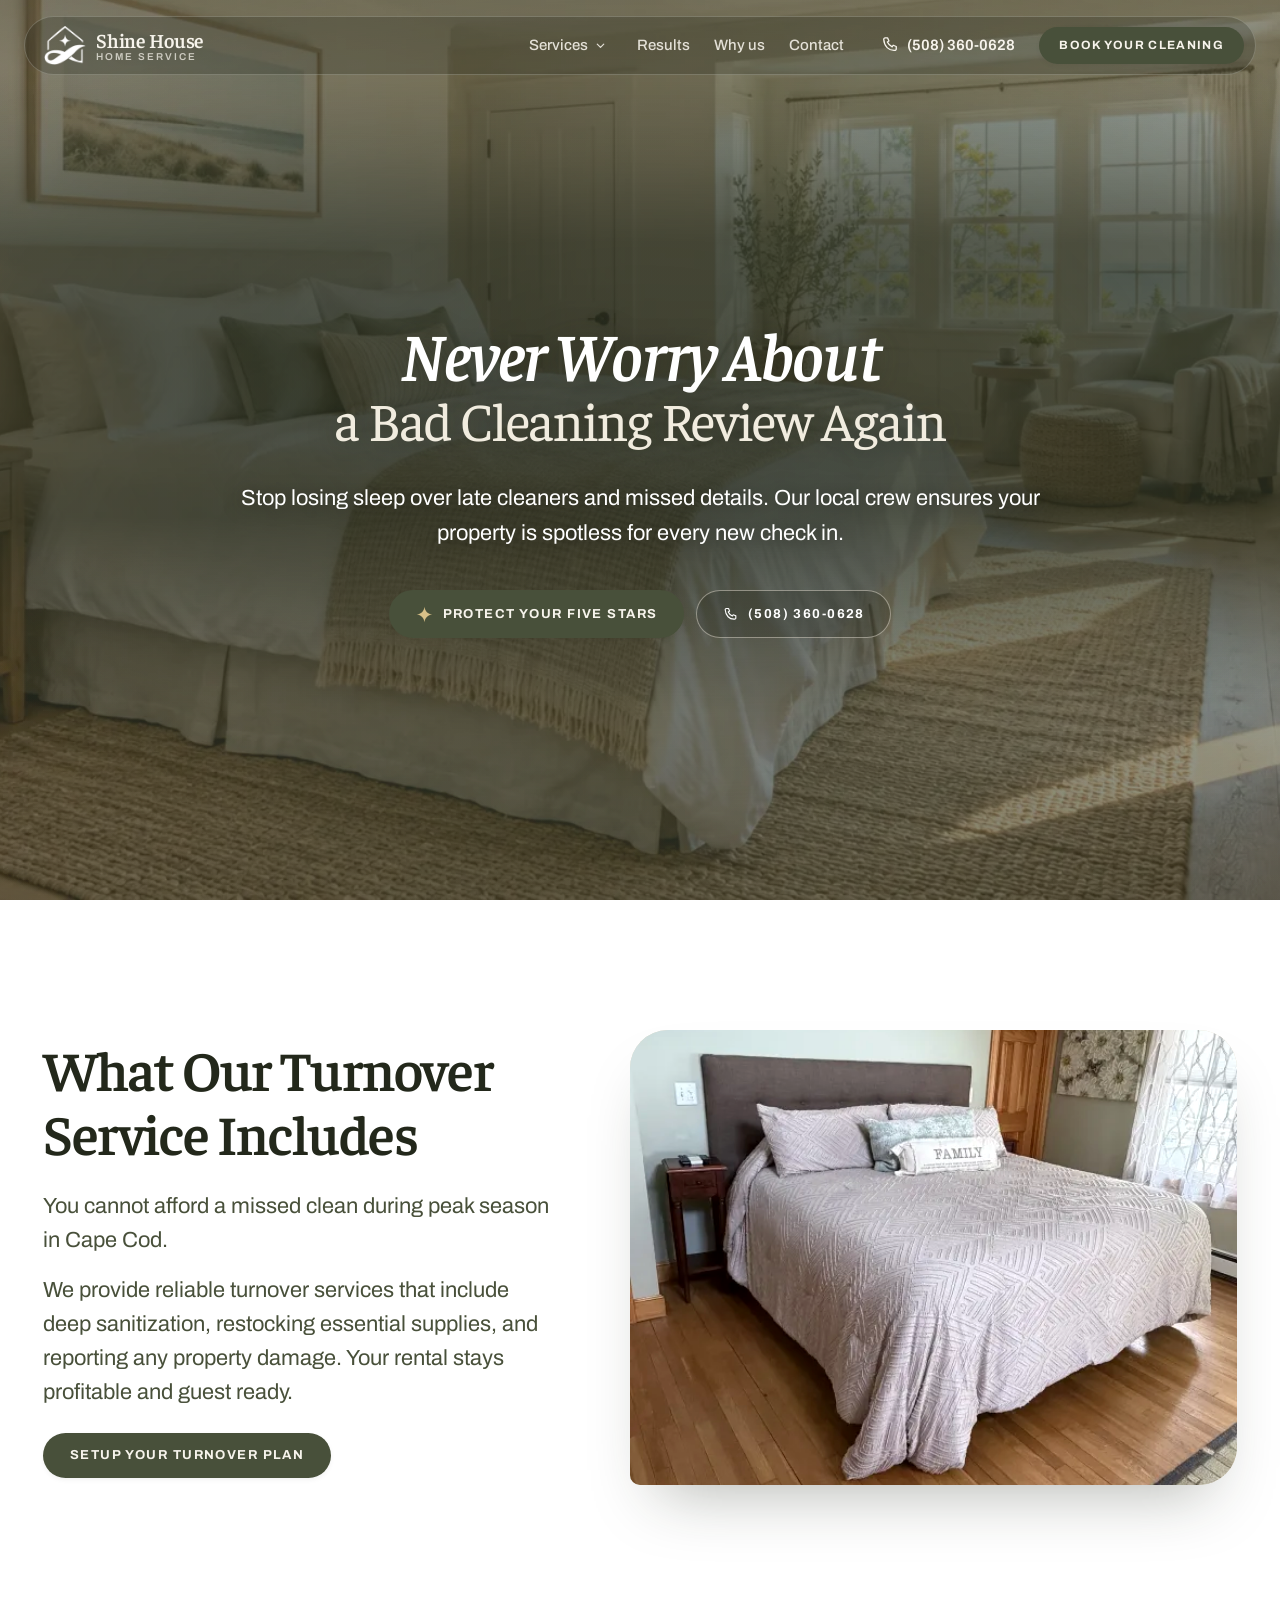
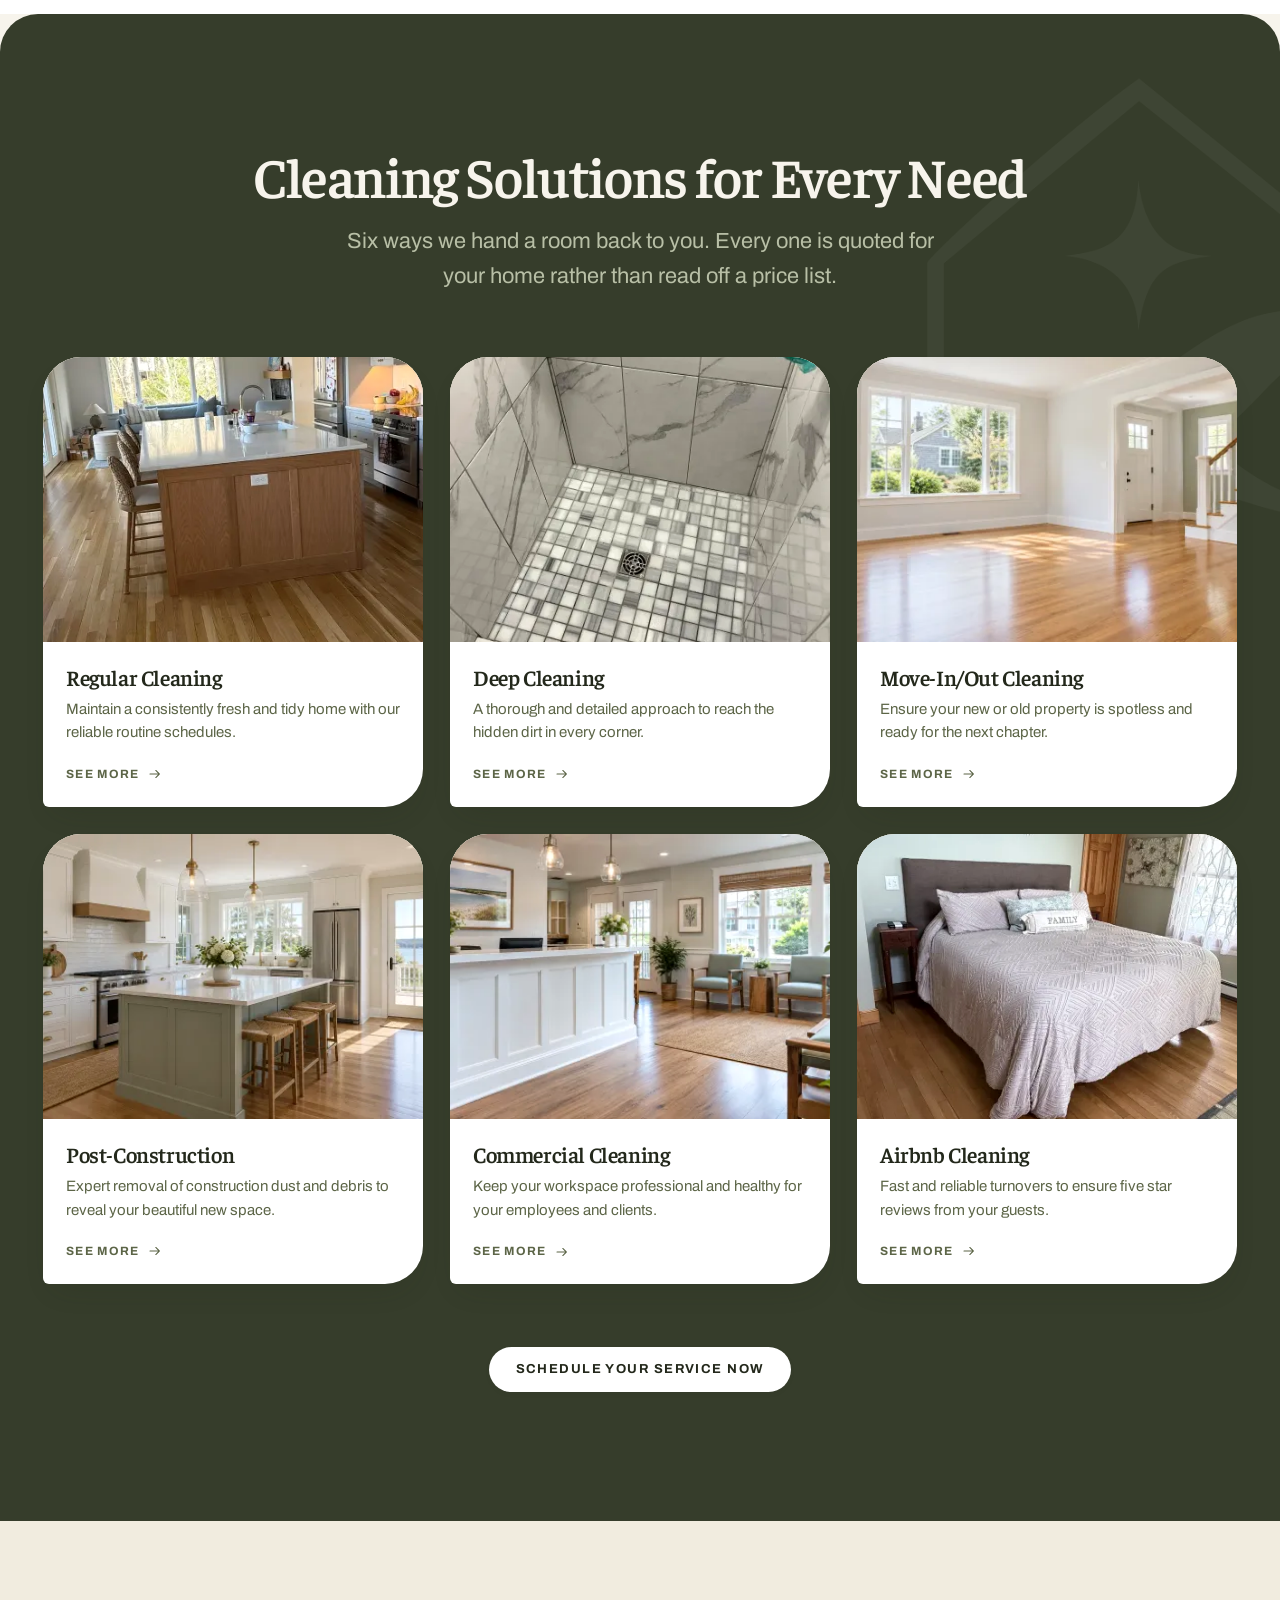
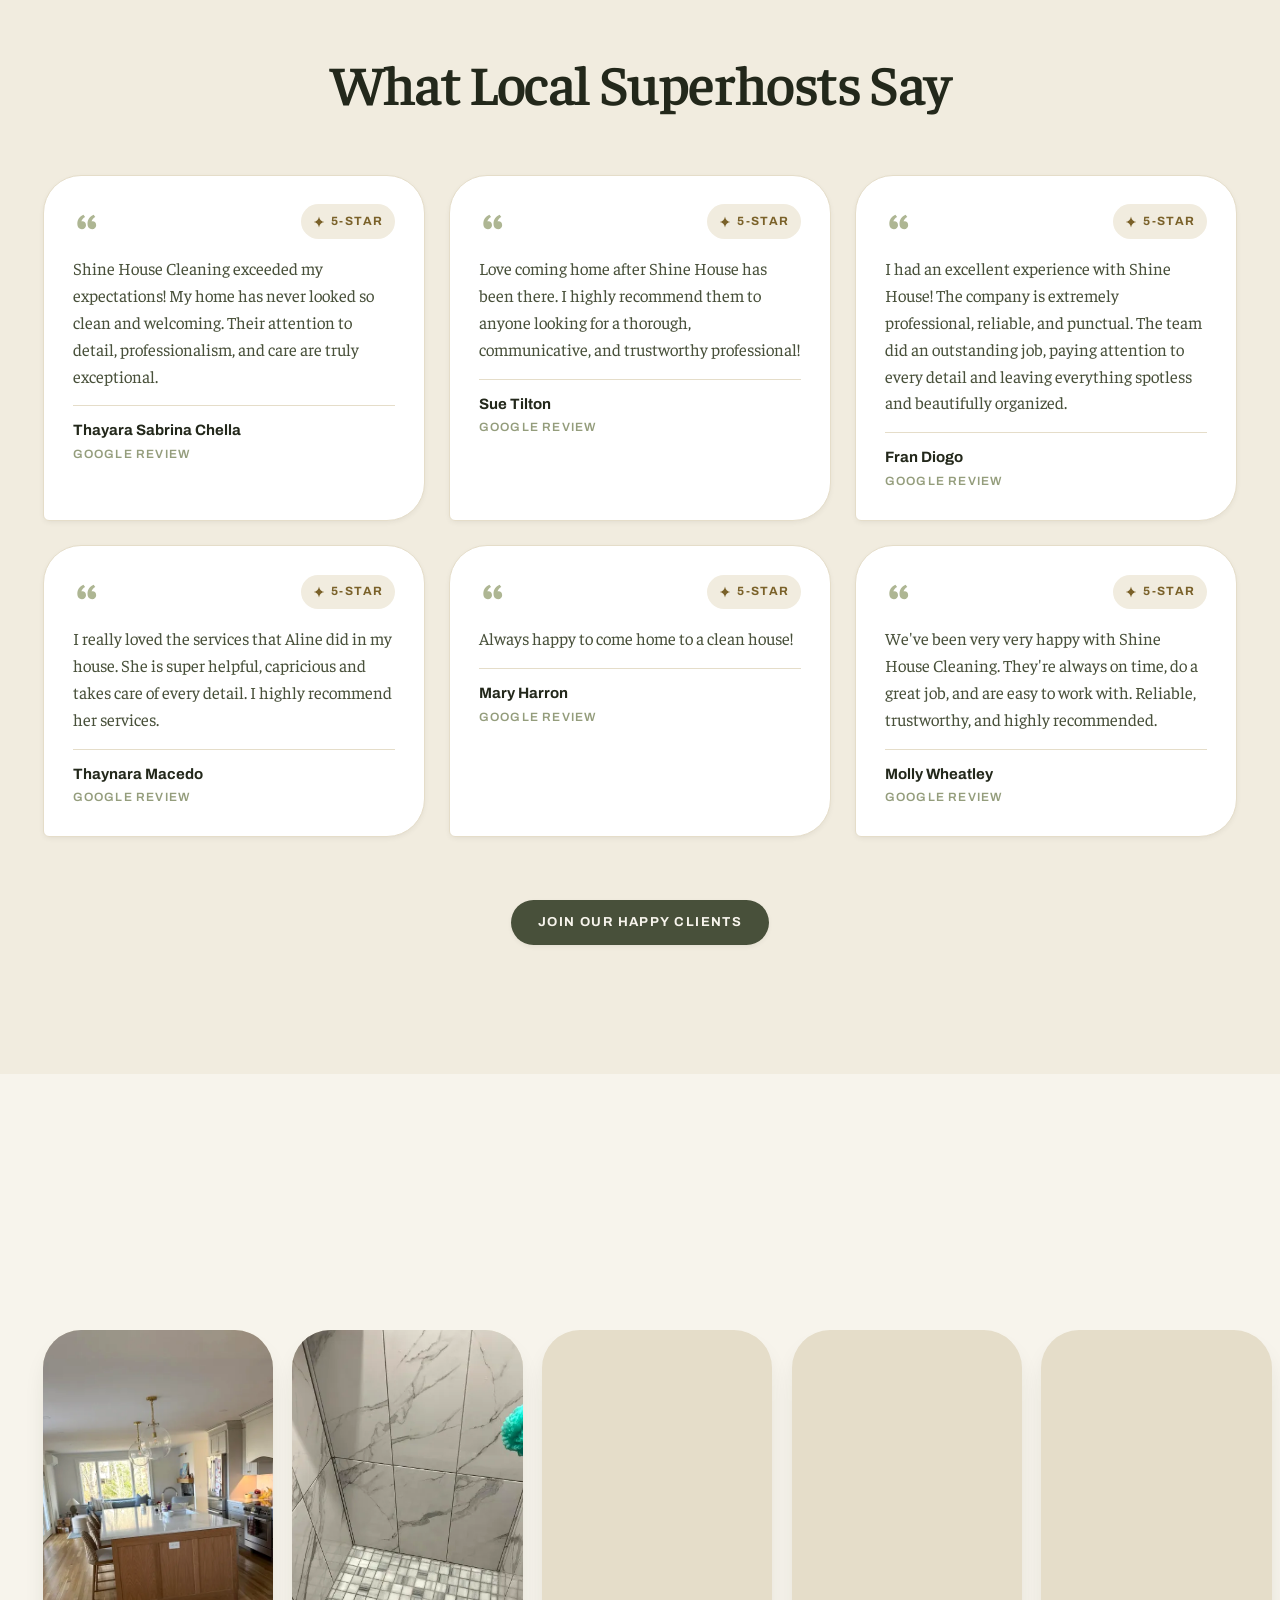
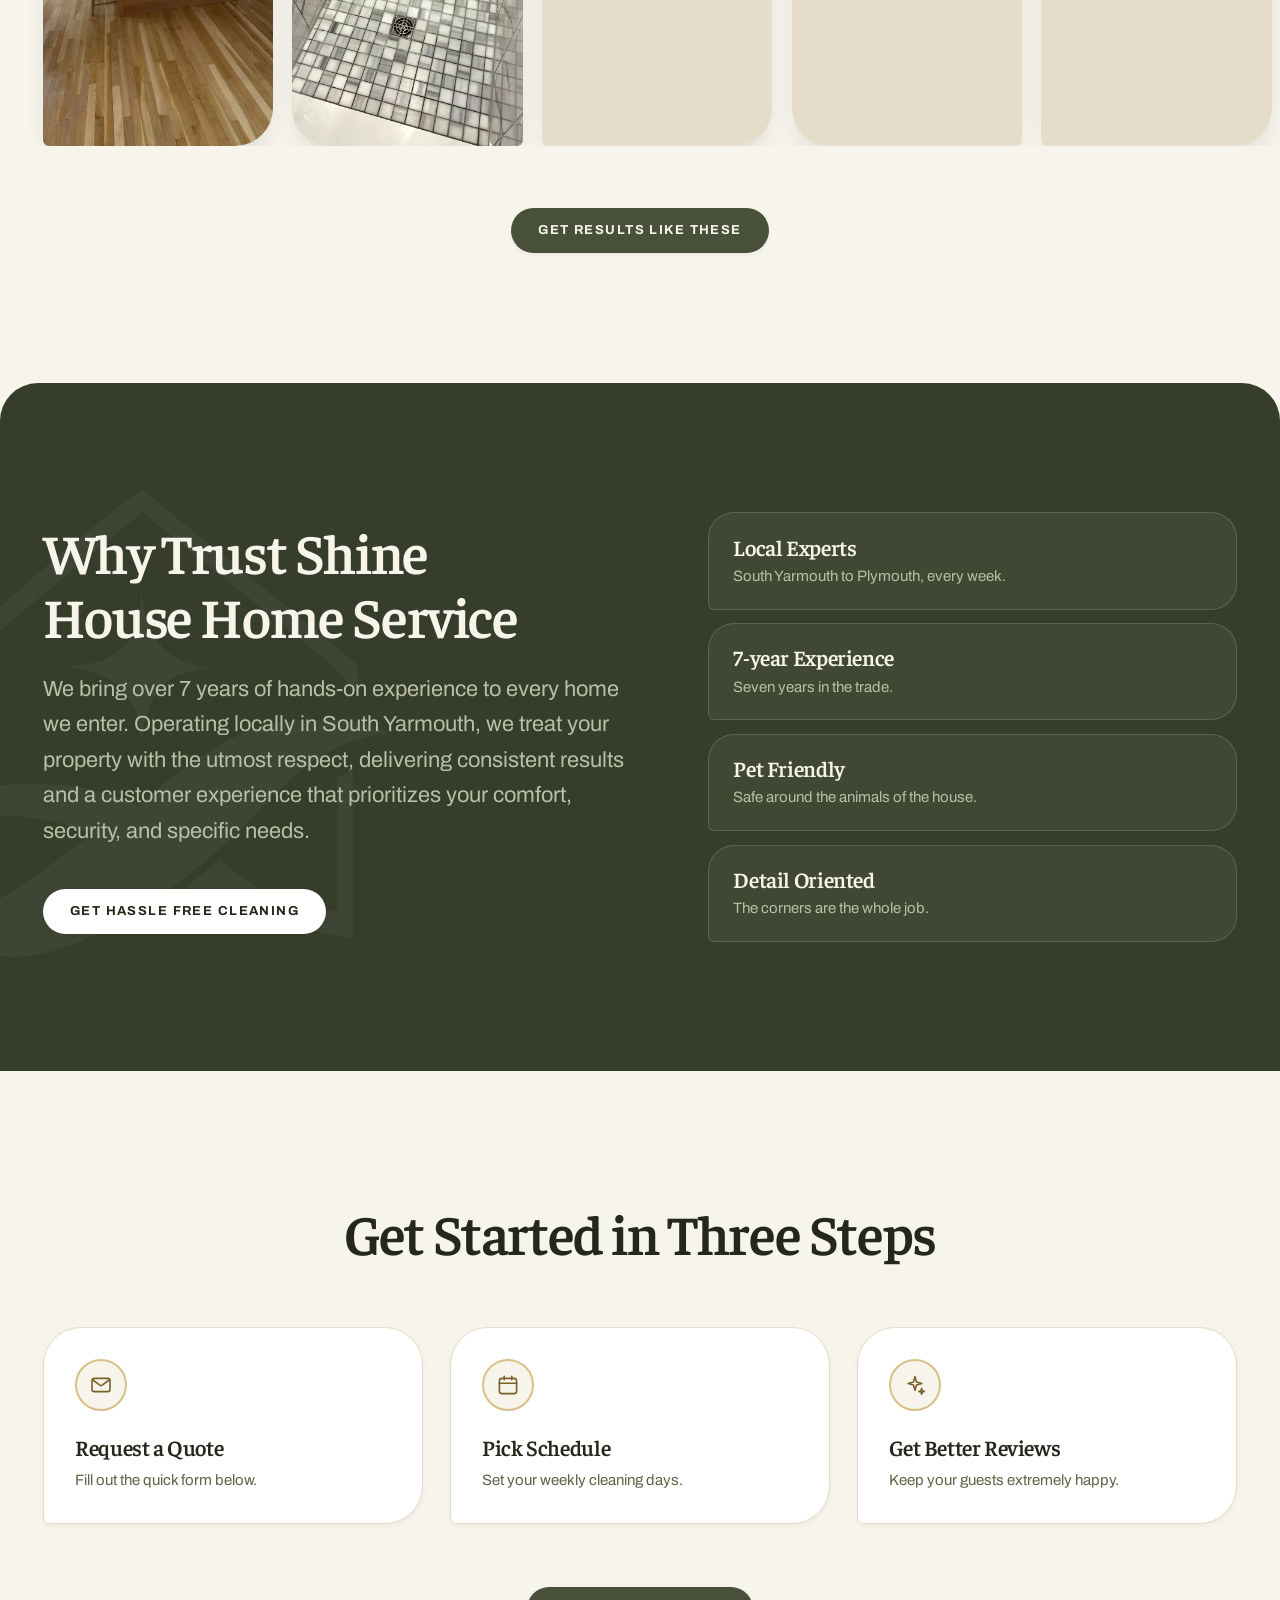
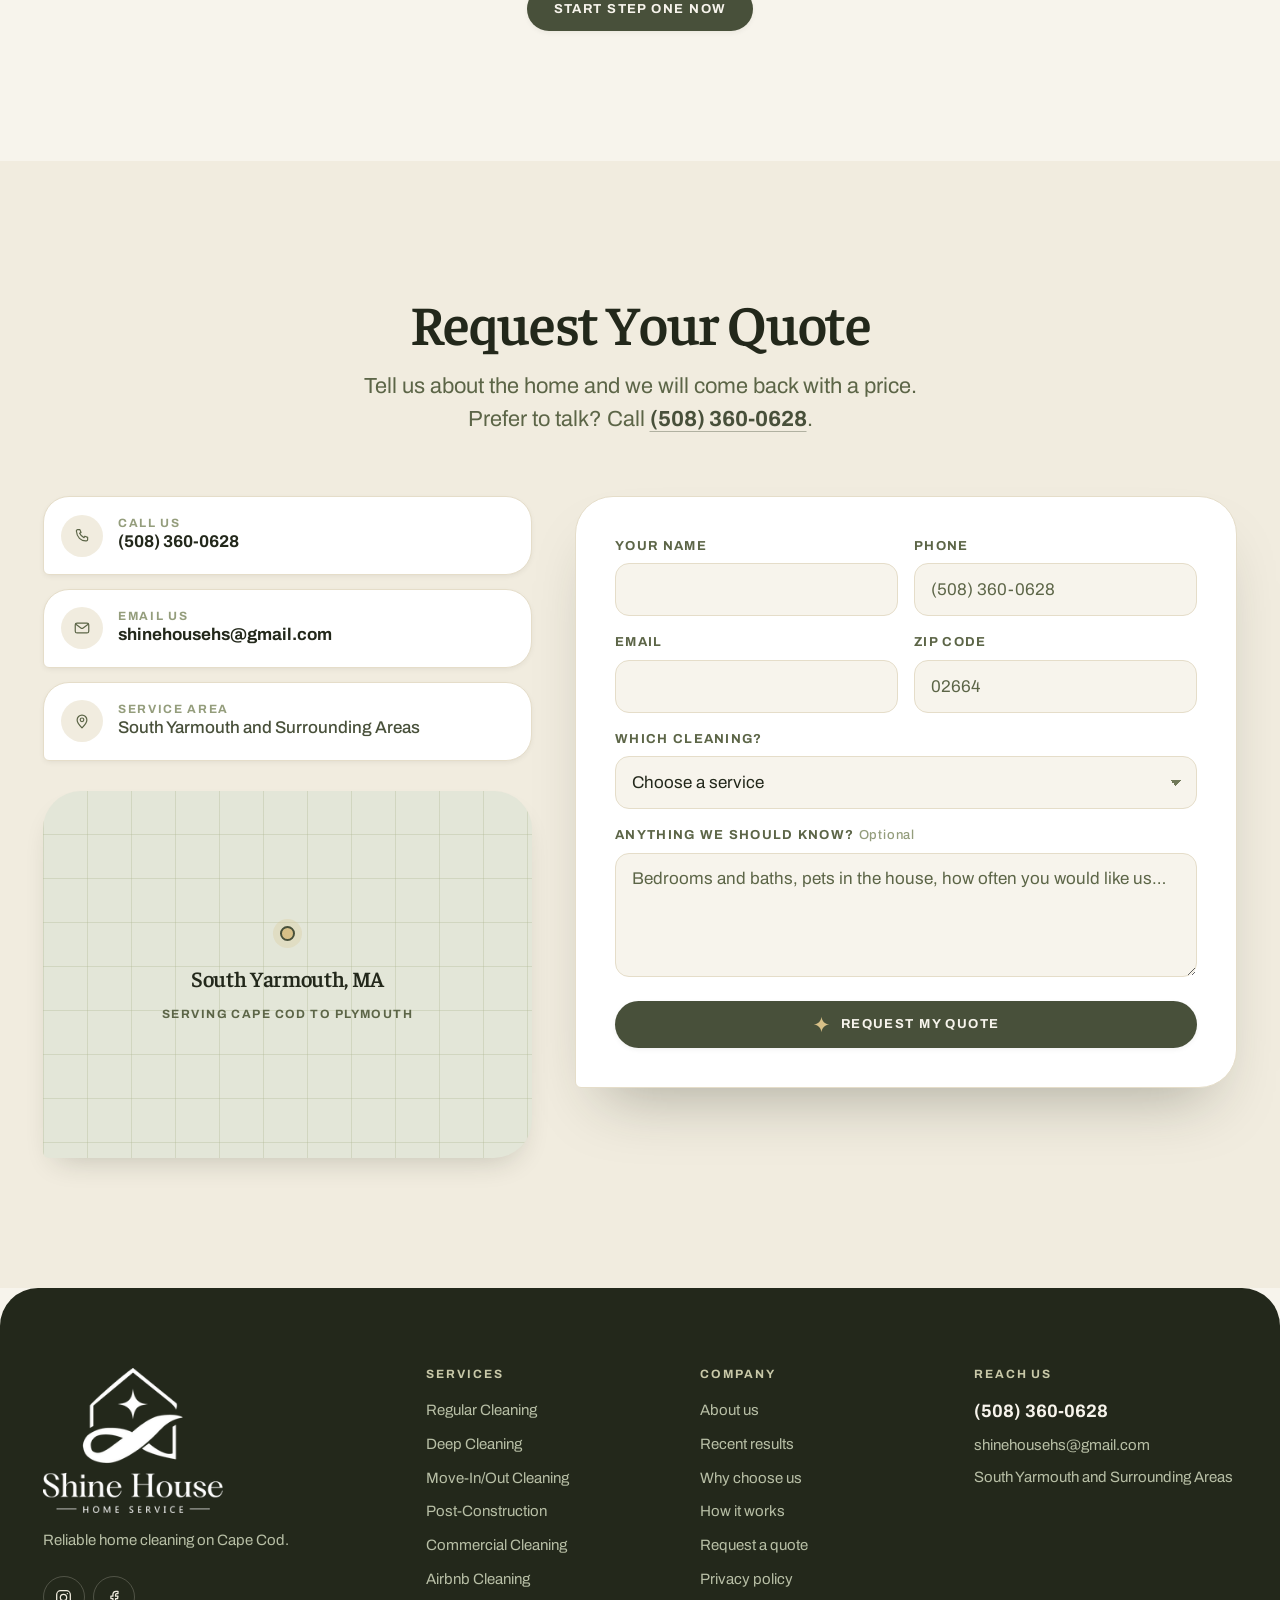
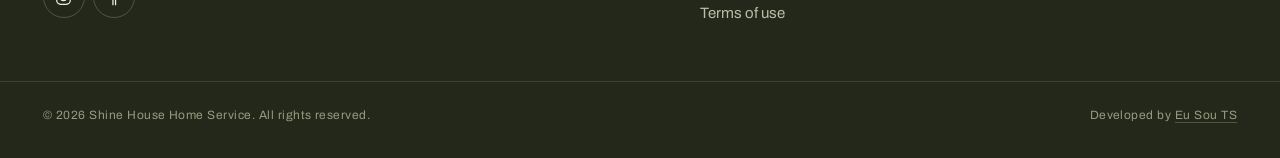
==== commit 5c0c03ec: "Fix canonical domain and sitemap URLs" ====
--- a/airbnb-cleaning/index.html
+++ b/airbnb-cleaning/index.html
@@ -1,2 +1,2 @@
-<!DOCTYPE html><html lang="en-US"><head><meta charset="utf-8"><meta name="viewport" content="width=device-width, initial-scale=1"><title>Airbnb Cleaning in Cape Cod | Shine House Home Service</title><meta name="description" content="Airbnb turnover cleaning for Cape Cod rentals: deep sanitization, restocked supplies and damage reporting, so your property is spotless for every check-in."><meta name="author" content="Shine House Home Service"><meta name="robots" content="index,follow,max-image-preview:large,max-snippet:-1,max-video-preview:-1"><meta name="googlebot" content="index,follow,max-image-preview:large,max-snippet:-1,max-video-preview:-1"><link rel="canonical" href="https://shinehouseservice.com/airbnb-cleaning/"><link rel="alternate" hreflang="en-US" href="https://shinehouseservice.com/airbnb-cleaning/"><link rel="alternate" hreflang="x-default" href="https://shinehouseservice.com/airbnb-cleaning/"><link rel="sitemap" type="application/xml" href="/sitemap.xml"><link rel="icon" type="image/png" sizes="32x32" href="../favicon-32.png"><link rel="apple-touch-icon" sizes="180x180" href="../favicon-180.png"><link rel="manifest" href="/site.webmanifest"><meta name="theme-color" content="#363D2B"><meta name="color-scheme" content="light"><meta property="og:type" content="website"><meta property="og:site_name" content="Shine House Home Service"><meta property="og:title" content="Airbnb Cleaning in Cape Cod | Shine House Home Service"><meta property="og:description" content="Airbnb turnover cleaning for Cape Cod rentals: deep sanitization, restocked supplies and damage reporting, so your property is spotless for every check-in."><meta property="og:url" content="https://shinehouseservice.com/airbnb-cleaning/"><meta property="og:locale" content="en_US"><meta property="og:image" content="https://shinehouseservice.com/assets/hero-airbnb-cleaning-v2.webp"><meta property="og:image:secure_url" content="https://shinehouseservice.com/assets/hero-airbnb-cleaning-v2.webp"><meta property="og:image:type" content="image/webp"><meta property="og:image:width" content="1672"><meta property="og:image:height" content="941"><meta property="og:image:alt" content="Illustrative view of a guest-ready Cape Cod bedroom with crisp bedding, folded towels and a sitting nook."><meta name="twitter:card" content="summary_large_image"><meta name="twitter:title" content="Airbnb Cleaning in Cape Cod | Shine House Home Service"><meta name="twitter:description" content="Airbnb turnover cleaning for Cape Cod rentals: deep sanitization, restocked supplies and damage reporting, so your property is spotless for every check-in."><meta name="twitter:image" content="https://shinehouseservice.com/assets/hero-airbnb-cleaning-v2.webp"><meta name="twitter:image:alt" content="Illustrative view of a guest-ready Cape Cod bedroom with crisp bedding, folded towels and a sitting nook."><script type="application/ld+json">{"@context":"https://schema.org","@graph":[{"@type":["LocalBusiness","HomeAndConstructionBusiness"],"@id":"https://shinehouseservice.com/#business","name":"Shine House Home Service","alternateName":"Shine House","description":"Reliable home cleaning on Cape Cod.","url":"https://shinehouseservice.com/","telephone":"(508) 360-0628","email":"shinehousehs@gmail.com","founder":{"@type":"Person","name":"Aline de Oliveira do Carmo"},"image":"https://shinehouseservice.com/assets/hero-airbnb-cleaning-v2.webp","logo":"https://shinehouseservice.com/assets/mark-olive.png","address":{"@type":"PostalAddress","streetAddress":"22 Winding Brook Rd","addressLocality":"South Yarmouth","addressRegion":"MA","postalCode":"02664","addressCountry":"US"},"areaServed":[{"@type":"City","name":"South Yarmouth, MA"},{"@type":"City","name":"Yarmouth Port, MA"},{"@type":"City","name":"Hyannis, MA"},{"@type":"City","name":"Barnstable, MA"},{"@type":"City","name":"Dennis, MA"},{"@type":"City","name":"Harwich, MA"},{"@type":"City","name":"Chatham, MA"},{"@type":"City","name":"Brewster, MA"},{"@type":"City","name":"Orleans, MA"},{"@type":"City","name":"Eastham, MA"},{"@type":"City","name":"Sandwich, MA"},{"@type":"City","name":"Mashpee, MA"},{"@type":"City","name":"Falmouth, MA"},{"@type":"City","name":"Bourne, MA"},{"@type":"City","name":"Plymouth, MA"}],"sameAs":["https://www.instagram.com/shinehouseservice/","https://www.facebook.com/shinehousehs/"],"contactPoint":{"@type":"ContactPoint","telephone":"(508) 360-0628","email":"shinehousehs@gmail.com","contactType":"customer service","areaServed":"US-MA","availableLanguage":"English"},"hasOfferCatalog":{"@type":"OfferCatalog","name":"Cleaning services","itemListElement":[{"@type":"Offer","itemOffered":{"@type":"Service","name":"Regular Cleaning","url":"https://shinehouseservice.com/regular-cleaning/"}},{"@type":"Offer","itemOffered":{"@type":"Service","name":"Deep Cleaning","url":"https://shinehouseservice.com/deep-cleaning/"}},{"@type":"Offer","itemOffered":{"@type":"Service","name":"Move-In/Out Cleaning","url":"https://shinehouseservice.com/move-in-out-cleaning/"}},{"@type":"Offer","itemOffered":{"@type":"Service","name":"Post-Construction","url":"https://shinehouseservice.com/post-construction-cleaning/"}},{"@type":"Offer","itemOffered":{"@type":"Service","name":"Commercial Cleaning","url":"https://shinehouseservice.com/commercial-cleaning/"}},{"@type":"Offer","itemOffered":{"@type":"Service","name":"Airbnb Cleaning","url":"https://shinehouseservice.com/airbnb-cleaning/"}}]}},{"@type":"WebSite","@id":"https://shinehouseservice.com/#website","url":"https://shinehouseservice.com/","name":"Shine House Home Service","inLanguage":"en-US","publisher":{"@id":"https://shinehouseservice.com/#business"}},{"@type":"WebPage","@id":"https://shinehouseservice.com/airbnb-cleaning/#webpage","url":"https://shinehouseservice.com/airbnb-cleaning/","name":"Airbnb Cleaning in Cape Cod | Shine House Home Service","description":"Airbnb turnover cleaning for Cape Cod rentals: deep sanitization, restocked supplies and damage reporting, so your property is spotless for every check-in.","inLanguage":"en-US","isPartOf":{"@id":"https://shinehouseservice.com/#website"},"about":{"@id":"https://shinehouseservice.com/#business"},"primaryImageOfPage":{"@type":"ImageObject","url":"https://shinehouseservice.com/assets/hero-airbnb-cleaning-v2.webp","caption":"Illustrative view of a guest-ready Cape Cod bedroom with crisp bedding, folded towels and a sitting nook."},"mainEntity":{"@id":"https://shinehouseservice.com/airbnb-cleaning/#service"}},{"@type":"Service","@id":"https://shinehouseservice.com/airbnb-cleaning/#service","name":"Airbnb Cleaning","description":"Airbnb turnover cleaning for Cape Cod rentals: deep sanitization, restocked supplies and damage reporting, so your property is spotless for every check-in.","url":"https://shinehouseservice.com/airbnb-cleaning/","image":"https://shinehouseservice.com/assets/hero-airbnb-cleaning-v2.webp","provider":{"@id":"https://shinehouseservice.com/#business"},"areaServed":[{"@type":"City","name":"South Yarmouth, MA"},{"@type":"City","name":"Yarmouth Port, MA"},{"@type":"City","name":"Hyannis, MA"},{"@type":"City","name":"Barnstable, MA"},{"@type":"City","name":"Dennis, MA"},{"@type":"City","name":"Harwich, MA"},{"@type":"City","name":"Chatham, MA"},{"@type":"City","name":"Brewster, MA"},{"@type":"City","name":"Orleans, MA"},{"@type":"City","name":"Eastham, MA"},{"@type":"City","name":"Sandwich, MA"},{"@type":"City","name":"Mashpee, MA"},{"@type":"City","name":"Falmouth, MA"},{"@type":"City","name":"Bourne, MA"},{"@type":"City","name":"Plymouth, MA"}],"serviceType":"Airbnb Cleaning"},{"@type":"BreadcrumbList","@id":"https://shinehouseservice.com/airbnb-cleaning/#breadcrumb","itemListElement":[{"@type":"ListItem","position":1,"name":"Home","item":"https://shinehouseservice.com/"},{"@type":"ListItem","position":2,"name":"Airbnb Cleaning","item":"https://shinehouseservice.com/airbnb-cleaning/"}]}]}</script><link rel="stylesheet" href="../css/styles.css"></head><body class="no-js"><script>document.body.classList.remove('no-js');</script><a class="skip-link" href="#main">Skip to content</a><header class="nav" data-nav><a class="nav__brand" href="#top" aria-label="Shine House Home Service, home"><span class="nav__mark"><img src="../assets/mark-white.webp" srcset="../assets/mark-white-96.webp 96w" alt loading="eager" decoding="async" width="573" height="538" class="nav__mark-img nav__mark-img--light"><img src="../assets/mark-olive-77.webp" srcset="../assets/mark-olive.webp 96w" alt loading="eager" decoding="async" width="573" height="538" class="nav__mark-img nav__mark-img--dark"></span><span class="nav__word"><span class="nav__word-1">Shine House</span><span class="nav__word-2 label">Home Service</span></span></a><nav class="nav__links" aria-label="Primary"><div class="drop" data-drop><button class="drop__trigger" type="button" aria-expanded="false" aria-controls="services-menu" data-drop-trigger>Services<span class="drop__chev" aria-hidden="true"><svg viewBox="0 0 24 24" width="13" height="13" fill="none" stroke="currentColor" stroke-width="2.2" stroke-linecap="round" stroke-linejoin="round"><path d="m6 9.5 6 6 6-6"></path></svg></span></button><div class="drop__menu" id="services-menu" data-drop-menu hidden><ul role="list"><li><a href="/regular-cleaning/"><span class="drop__name">Regular Cleaning</span><svg width="15" height="15" viewBox="0 0 24 24" fill="none" stroke="currentColor" stroke-width="1.6" stroke-linecap="round" stroke-linejoin="round" aria-hidden="true" focusable="false"><path d="M4.5 12h14m0 0-5.3-5.3M18.5 12l-5.3 5.3"></path></svg></a></li><li><a href="/deep-cleaning/"><span class="drop__name">Deep Cleaning</span><svg width="15" height="15" viewBox="0 0 24 24" fill="none" stroke="currentColor" stroke-width="1.6" stroke-linecap="round" stroke-linejoin="round" aria-hidden="true" focusable="false"><path d="M4.5 12h14m0 0-5.3-5.3M18.5 12l-5.3 5.3"></path></svg></a></li><li><a href="/move-in-out-cleaning/"><span class="drop__name">Move-In/Out Cleaning</span><svg width="15" height="15" viewBox="0 0 24 24" fill="none" stroke="currentColor" stroke-width="1.6" stroke-linecap="round" stroke-linejoin="round" aria-hidden="true" focusable="false"><path d="M4.5 12h14m0 0-5.3-5.3M18.5 12l-5.3 5.3"></path></svg></a></li><li><a href="/post-construction-cleaning/"><span class="drop__name">Post-Construction</span><svg width="15" height="15" viewBox="0 0 24 24" fill="none" stroke="currentColor" stroke-width="1.6" stroke-linecap="round" stroke-linejoin="round" aria-hidden="true" focusable="false"><path d="M4.5 12h14m0 0-5.3-5.3M18.5 12l-5.3 5.3"></path></svg></a></li><li><a href="/commercial-cleaning/"><span class="drop__name">Commercial Cleaning</span><svg width="15" height="15" viewBox="0 0 24 24" fill="none" stroke="currentColor" stroke-width="1.6" stroke-linecap="round" stroke-linejoin="round" aria-hidden="true" focusable="false"><path d="M4.5 12h14m0 0-5.3-5.3M18.5 12l-5.3 5.3"></path></svg></a></li><li><a href="/airbnb-cleaning/"><span class="drop__name">Airbnb Cleaning</span><svg width="15" height="15" viewBox="0 0 24 24" fill="none" stroke="currentColor" stroke-width="1.6" stroke-linecap="round" stroke-linejoin="round" aria-hidden="true" focusable="false"><path d="M4.5 12h14m0 0-5.3-5.3M18.5 12l-5.3 5.3"></path></svg></a></li></ul></div></div><a class="nav__link" href="#work">Results</a><a class="nav__link" href="#why">Why us</a><a class="nav__link" href="#quote">Contact</a></nav><div class="nav__actions"><a class="nav__phone" href="tel:+15083600628"><svg width="20" height="20" viewBox="0 0 24 24" fill="none" stroke="currentColor" stroke-width="1.6" stroke-linecap="round" stroke-linejoin="round" aria-hidden="true" focusable="false"><path d="M6.2 3.5h3l1.5 3.7-1.9 1.2a12.4 12.4 0 0 0 5.8 5.8l1.2-1.9 3.7 1.5v3a1.7 1.7 0 0 1-1.9 1.7C10.4 18.9 5.1 13.6 4.5 5.4a1.7 1.7 0 0 1 1.7-1.9Z"></path></svg><span class="tnum">(508) 360-0628</span></a><a class="btn btn--primary btn--md nav__cta" href="#quote" data-service="airbnb-cleaning"><span class="btn__label">Book your cleaning</span></a><button class="nav__toggle" type="button" aria-expanded="false" aria-controls="nav-panel" data-nav-toggle><span class="visually-hidden">Menu</span><span class="nav__toggle-open"><svg width="22" height="22" viewBox="0 0 24 24" fill="none" stroke="currentColor" stroke-width="1.6" stroke-linecap="round" stroke-linejoin="round" aria-hidden="true" focusable="false"><path d="M4 7.5h16M4 16.5h16"></path></svg></span><span class="nav__toggle-close"><svg width="22" height="22" viewBox="0 0 24 24" fill="none" stroke="currentColor" stroke-width="1.6" stroke-linecap="round" stroke-linejoin="round" aria-hidden="true" focusable="false"><path d="M6.3 6.3l11.4 11.4M17.7 6.3 6.3 17.7"></path></svg></span></button></div></header><div class="panel" id="nav-panel" data-nav-panel hidden><nav class="panel__links" aria-label="Primary, mobile"><div class="panel__group" data-panel-group><button class="panel__row panel__row--trigger" type="button" aria-expanded="false" aria-controls="panel-services" data-panel-trigger>Services<span class="panel__chev" aria-hidden="true"><svg viewBox="0 0 24 24" width="18" height="18" fill="none" stroke="currentColor" stroke-width="2" stroke-linecap="round" stroke-linejoin="round"><path d="m6 9.5 6 6 6-6"></path></svg></span></button><ul class="panel__sub" id="panel-services" role="list" hidden><li><a href="/regular-cleaning/">Regular Cleaning</a></li><li><a href="/deep-cleaning/">Deep Cleaning</a></li><li><a href="/move-in-out-cleaning/">Move-In/Out Cleaning</a></li><li><a href="/post-construction-cleaning/">Post-Construction</a></li><li><a href="/commercial-cleaning/">Commercial Cleaning</a></li><li><a href="/airbnb-cleaning/">Airbnb Cleaning</a></li></ul></div><a class="panel__row" href="#work">Results<svg width="18" height="18" viewBox="0 0 24 24" fill="none" stroke="currentColor" stroke-width="1.6" stroke-linecap="round" stroke-linejoin="round" aria-hidden="true" focusable="false"><path d="M4.5 12h14m0 0-5.3-5.3M18.5 12l-5.3 5.3"></path></svg></a><a class="panel__row" href="#why">Why us<svg width="18" height="18" viewBox="0 0 24 24" fill="none" stroke="currentColor" stroke-width="1.6" stroke-linecap="round" stroke-linejoin="round" aria-hidden="true" focusable="false"><path d="M4.5 12h14m0 0-5.3-5.3M18.5 12l-5.3 5.3"></path></svg></a><a class="panel__row" href="#quote">Contact<svg width="18" height="18" viewBox="0 0 24 24" fill="none" stroke="currentColor" stroke-width="1.6" stroke-linecap="round" stroke-linejoin="round" aria-hidden="true" focusable="false"><path d="M4.5 12h14m0 0-5.3-5.3M18.5 12l-5.3 5.3"></path></svg></a></nav><div class="panel__foot"><a class="panel__phone" href="tel:+15083600628"><svg width="18" height="18" viewBox="0 0 24 24" fill="none" stroke="currentColor" stroke-width="1.6" stroke-linecap="round" stroke-linejoin="round" aria-hidden="true" focusable="false"><path d="M6.2 3.5h3l1.5 3.7-1.9 1.2a12.4 12.4 0 0 0 5.8 5.8l1.2-1.9 3.7 1.5v3a1.7 1.7 0 0 1-1.9 1.7C10.4 18.9 5.1 13.6 4.5 5.4a1.7 1.7 0 0 1 1.7-1.9Z"></path></svg><span class="tnum">(508) 360-0628</span></a><a class="btn btn--primary btn--lg panel__cta" href="#quote" data-service="airbnb-cleaning"><span class="btn__label">Book your cleaning</span></a></div></div><main id="main"><section class="hero" id="top"><div class="hero__media" data-hero-media><img src="../assets/hero-airbnb-cleaning-v2-1672.webp" srcset="../assets/hero-airbnb-cleaning-v2-900.webp 900w, ../assets/hero-airbnb-cleaning-v2-1400.webp 1400w, ../assets/hero-airbnb-cleaning-v2-1672.webp 1672w" alt="Illustrative view of a guest-ready Cape Cod bedroom with crisp bedding, folded towels and a sitting nook." sizes="100vw" loading="eager" fetchpriority="high" style="--hero-position:50% 54%" data-hero-img="true" decoding="async" width="1672" height="941" class="hero__img"><div class="hero__scrim" aria-hidden="true"></div></div><div class="hero__stack"><h1 class="hero__title"><em class="hero__title-main">Never Worry About</em><span class="hero__title-sub">a Bad Cleaning Review Again</span></h1><p class="hero__lead">Stop losing sleep over late cleaners and missed details. Our local crew ensures your property is spotless for every new check in.</p><div class="hero__actions"><a class="btn btn--primary btn--lg" href="#quote" data-service="airbnb-cleaning"><span class="btn__mark"><svg width="17" height="17" viewBox="0 0 24 24" fill="currentColor" stroke="none" stroke-width="1.6" stroke-linecap="round" stroke-linejoin="round" aria-hidden="true" focusable="false"><path d="M12 1c.62 6.2 4.8 10.38 11 11-6.2.62-10.38 4.8-11 11-.62-6.2-4.8-10.38-11-11 6.2-.62 10.38-4.8 11-11Z"></path></svg></span><span class="btn__label">Protect your five stars</span></a><a class="hero__call" href="tel:+15083600628"><svg width="17" height="17" viewBox="0 0 24 24" fill="none" stroke="currentColor" stroke-width="1.6" stroke-linecap="round" stroke-linejoin="round" aria-hidden="true" focusable="false"><path d="M6.2 3.5h3l1.5 3.7-1.9 1.2a12.4 12.4 0 0 0 5.8 5.8l1.2-1.9 3.7 1.5v3a1.7 1.7 0 0 1-1.9 1.7C10.4 18.9 5.1 13.6 4.5 5.4a1.7 1.7 0 0 1 1.7-1.9Z"></path></svg><span class="tnum">(508) 360-0628</span></a></div></div></section><section class="regular-about section" id="about"><div class="wrap regular-about__grid"><div class="regular-about__text regular-about__text--fit-title"><h2 class="regular-about__title" data-rise>What Our Turnover <br>Service Includes</h2><div class="regular-about__body" data-rise style="--rise-delay:90ms"><p>You cannot afford a missed clean during peak season in Cape Cod.</p><p>We provide reliable turnover services that include deep sanitization, restocking essential supplies, and reporting any property damage. Your rental stays profitable and guest ready.</p></div><div class="regular-about__cta" data-rise style="--rise-delay:180ms"><a class="btn btn--primary btn--lg" href="#quote" data-service="airbnb-cleaning"><span class="btn__label">Setup your turnover plan</span></a></div></div><figure class="regular-about__plate" data-rise style="--rise-delay:120ms; --rise-y:26px"><img src="../assets/service-airbnb-1350.webp" srcset="../assets/service-airbnb-560.webp 560w, ../assets/service-airbnb-900.webp 900w, ../assets/service-airbnb-1350.webp 1350w" alt="A guest bedroom made with clean bedding and bedside tables ready for arrival." sizes="(max-width: 900px) 92vw, 42vw" loading="lazy" decoding="async" width="1350" height="1800" class="regular-about__img"></figure></div></section><section class="services section band-poche" id="services"><div class="mark mark--right" style="--mark-size:clamp(18rem, 14rem + 22vw, 34rem); --mark-opacity:0.045; --mark-top:20%;" aria-hidden="true"><img src="../assets/mark-white.webp" srcset="../assets/mark-white-420.webp 420w, ../assets/mark-white.webp 573w" alt sizes="34rem" loading="lazy" decoding="async" width="573" height="538" class="mark__img"></div><div class="wrap"><header class="services__head"><h2 data-rise>Cleaning Solutions for Every Need</h2><p class="services__note" data-rise style="--rise-delay:80ms">Six ways we hand a room back to you. Every one is quoted for your home rather than read off a price list.</p></header><ul class="services__grid" role="list"><li class="card" data-rise style="--rise-delay:60ms"><a class="card__link" href="/regular-cleaning/"><div class="card__media"><img src="../assets/service-regular-900.webp" srcset="../assets/service-regular-420.webp 420w, ../assets/service-regular.webp 700w, ../assets/service-regular-900.webp 900w" alt="A clean residential kitchen with appliances, counters and floors in order." sizes="(max-width: 700px) 92vw, (max-width: 1080px) 44vw, 30vw" style="--image-position:48% 58%" loading="lazy" decoding="async" width="900" height="1600" class="card__img"></div><div class="card__body"><h3 class="card__title">Regular Cleaning</h3><p class="card__text">Maintain a consistently fresh and tidy home with our reliable routine schedules.</p><span class="card__action">See more <svg width="16" height="16" viewBox="0 0 24 24" fill="none" stroke="currentColor" stroke-width="1.6" stroke-linecap="round" stroke-linejoin="round" aria-hidden="true" focusable="false"><path d="M4.5 12h14m0 0-5.3-5.3M18.5 12l-5.3 5.3"></path></svg></span></div></a></li><li class="card" data-rise style="--rise-delay:130ms"><a class="card__link" href="/deep-cleaning/"><div class="card__media"><img src="../assets/service-deep-103.webp" srcset="../assets/service-deep.webp 420w, ../assets/service-deep-700.webp 700w, ../assets/service-deep-1000.webp 1000w" alt="A tiled shower with clean marble-look walls, mosaic floor and drain." sizes="(max-width: 700px) 92vw, (max-width: 1080px) 44vw, 30vw" style="--image-position:50% 70%" loading="lazy" decoding="async" width="1200" height="1600" class="card__img"></div><div class="card__body"><h3 class="card__title">Deep Cleaning</h3><p class="card__text">A thorough and detailed approach to reach the hidden dirt in every corner.</p><span class="card__action">See more <svg width="16" height="16" viewBox="0 0 24 24" fill="none" stroke="currentColor" stroke-width="1.6" stroke-linecap="round" stroke-linejoin="round" aria-hidden="true" focusable="false"><path d="M4.5 12h14m0 0-5.3-5.3M18.5 12l-5.3 5.3"></path></svg></span></div></a></li><li class="card" data-rise style="--rise-delay:200ms"><a class="card__link" href="/move-in-out-cleaning/"><div class="card__media"><img src="../assets/service-move-106.webp" srcset="../assets/service-move-420.webp 420w, ../assets/service-move-700.webp 700w, ../assets/service-move-1000.webp 1000w" alt="A clean empty living room with polished wood floors and daylight through large windows." sizes="(max-width: 700px) 92vw, (max-width: 1080px) 44vw, 30vw" style="--image-position:50% 52%" loading="lazy" decoding="async" width="1511" height="1041" class="card__img"></div><div class="card__body"><h3 class="card__title">Move-In/Out Cleaning</h3><p class="card__text">Ensure your new or old property is spotless and ready for the next chapter.</p><span class="card__action">See more <svg width="16" height="16" viewBox="0 0 24 24" fill="none" stroke="currentColor" stroke-width="1.6" stroke-linecap="round" stroke-linejoin="round" aria-hidden="true" focusable="false"><path d="M4.5 12h14m0 0-5.3-5.3M18.5 12l-5.3 5.3"></path></svg></span></div></a></li><li class="card" data-rise style="--rise-delay:270ms"><a class="card__link" href="/post-construction-cleaning/"><div class="card__media"><img src="../assets/service-construction-96.webp" srcset="../assets/service-construction-420.webp 420w, ../assets/service-construction-700.webp 700w, ../assets/service-construction-1000.webp 1000w" alt="A freshly finished kitchen with a clean island, white cabinetry and polished floors." sizes="(max-width: 700px) 92vw, (max-width: 1080px) 44vw, 30vw" style="--image-position:50% 56%" loading="lazy" decoding="async" width="1536" height="1024" class="card__img"></div><div class="card__body"><h3 class="card__title">Post-Construction</h3><p class="card__text">Expert removal of construction dust and debris to reveal your beautiful new space.</p><span class="card__action">See more <svg width="16" height="16" viewBox="0 0 24 24" fill="none" stroke="currentColor" stroke-width="1.6" stroke-linecap="round" stroke-linejoin="round" aria-hidden="true" focusable="false"><path d="M4.5 12h14m0 0-5.3-5.3M18.5 12l-5.3 5.3"></path></svg></span></div></a></li><li class="card" data-rise style="--rise-delay:340ms"><a class="card__link" href="/commercial-cleaning/"><div class="card__media"><img src="../assets/service-commercial-90.webp" srcset="../assets/service-commercial-420.webp 420w, ../assets/service-commercial.webp 700w, ../assets/service-commercial-1000.webp 1000w" alt="A tidy small office reception area with clean floors, desks and counters." sizes="(max-width: 700px) 92vw, (max-width: 1080px) 44vw, 30vw" style="--image-position:52% 56%" loading="lazy" decoding="async" width="1536" height="1024" class="card__img"></div><div class="card__body"><h3 class="card__title">Commercial Cleaning</h3><p class="card__text">Keep your workspace professional and healthy for your employees and clients.</p><span class="card__action">See more <svg width="16" height="16" viewBox="0 0 24 24" fill="none" stroke="currentColor" stroke-width="1.6" stroke-linecap="round" stroke-linejoin="round" aria-hidden="true" focusable="false"><path d="M4.5 12h14m0 0-5.3-5.3M18.5 12l-5.3 5.3"></path></svg></span></div></a></li><li class="card" data-rise style="--rise-delay:410ms"><a class="card__link" href="/airbnb-cleaning/"><div class="card__media"><img src="../assets/service-airbnb-1350.webp" srcset="../assets/service-airbnb.webp 420w, ../assets/service-airbnb-700.webp 700w, ../assets/service-airbnb-1000.webp 1000w" alt="A guest bedroom made with clean bedding and bedside tables ready for arrival." sizes="(max-width: 700px) 92vw, (max-width: 1080px) 44vw, 30vw" style="--image-position:50% 54%" loading="lazy" decoding="async" width="1350" height="1800" class="card__img"></div><div class="card__body"><h3 class="card__title">Airbnb Cleaning</h3><p class="card__text">Fast and reliable turnovers to ensure five star reviews from your guests.</p><span class="card__action">See more <svg width="16" height="16" viewBox="0 0 24 24" fill="none" stroke="currentColor" stroke-width="1.6" stroke-linecap="round" stroke-linejoin="round" aria-hidden="true" focusable="false"><path d="M4.5 12h14m0 0-5.3-5.3M18.5 12l-5.3 5.3"></path></svg></span></div></a></li></ul><div class="services__cta" data-rise><a class="btn btn--onDark btn--lg" href="#quote"><span class="btn__label">Schedule your service now</span></a></div></div></section><section class="reviews section band-sand" id="reviews"><div class="wrap"><header class="reviews__head"><h2 data-rise>What Local Superhosts Say</h2></header><ul class="reviews__grid" role="list"><li class="review" data-rise style="--rise-delay:60ms"><div class="review__top"><span class="review__mark" aria-hidden="true"><svg width="26" height="26" viewBox="0 0 24 24" fill="currentColor" stroke="none" stroke-width="1.6" stroke-linecap="round" stroke-linejoin="round" aria-hidden="true" focusable="false"><path d="M9.6 5.4c-3.5 1.5-5.6 4.4-5.6 8.2 0 3 1.7 5 4.2 5 2.2 0 3.8-1.6 3.8-3.7 0-2-1.4-3.5-3.3-3.5-.4 0-.8.1-1 .2.4-1.9 1.7-3.4 3.5-4.3l-1.6-1.9Zm9.4 0c-3.5 1.5-5.6 4.4-5.6 8.2 0 3 1.7 5 4.2 5 2.2 0 3.8-1.6 3.8-3.7 0-2-1.4-3.5-3.3-3.5-.4 0-.8.1-1 .2.4-1.9 1.7-3.4 3.5-4.3L19 5.4Z"></path></svg></span><span class="review__rating" aria-label="5-star Google review"><svg width="12" height="12" viewBox="0 0 24 24" fill="currentColor" stroke="none" stroke-width="1.6" stroke-linecap="round" stroke-linejoin="round" aria-hidden="true" focusable="false"><path d="M12 1c.62 6.2 4.8 10.38 11 11-6.2.62-10.38 4.8-11 11-.62-6.2-4.8-10.38-11-11 6.2-.62 10.38-4.8 11-11Z"></path></svg><span>5-star</span></span></div><blockquote class="review__text">Shine House Cleaning exceeded my expectations! My home has never looked so clean and welcoming. Their attention to detail, professionalism, and care are truly exceptional.</blockquote><footer class="review__by"><span class="review__name">Thayara Sabrina Chella</span><span class="review__source">Google review</span></footer></li><li class="review" data-rise style="--rise-delay:140ms"><div class="review__top"><span class="review__mark" aria-hidden="true"><svg width="26" height="26" viewBox="0 0 24 24" fill="currentColor" stroke="none" stroke-width="1.6" stroke-linecap="round" stroke-linejoin="round" aria-hidden="true" focusable="false"><path d="M9.6 5.4c-3.5 1.5-5.6 4.4-5.6 8.2 0 3 1.7 5 4.2 5 2.2 0 3.8-1.6 3.8-3.7 0-2-1.4-3.5-3.3-3.5-.4 0-.8.1-1 .2.4-1.9 1.7-3.4 3.5-4.3l-1.6-1.9Zm9.4 0c-3.5 1.5-5.6 4.4-5.6 8.2 0 3 1.7 5 4.2 5 2.2 0 3.8-1.6 3.8-3.7 0-2-1.4-3.5-3.3-3.5-.4 0-.8.1-1 .2.4-1.9 1.7-3.4 3.5-4.3L19 5.4Z"></path></svg></span><span class="review__rating" aria-label="5-star Google review"><svg width="12" height="12" viewBox="0 0 24 24" fill="currentColor" stroke="none" stroke-width="1.6" stroke-linecap="round" stroke-linejoin="round" aria-hidden="true" focusable="false"><path d="M12 1c.62 6.2 4.8 10.38 11 11-6.2.62-10.38 4.8-11 11-.62-6.2-4.8-10.38-11-11 6.2-.62 10.38-4.8 11-11Z"></path></svg><span>5-star</span></span></div><blockquote class="review__text">Love coming home after Shine House has been there. I highly recommend them to anyone looking for a thorough, communicative, and trustworthy professional!</blockquote><footer class="review__by"><span class="review__name">Sue Tilton</span><span class="review__source">Google review</span></footer></li><li class="review" data-rise style="--rise-delay:220ms"><div class="review__top"><span class="review__mark" aria-hidden="true"><svg width="26" height="26" viewBox="0 0 24 24" fill="currentColor" stroke="none" stroke-width="1.6" stroke-linecap="round" stroke-linejoin="round" aria-hidden="true" focusable="false"><path d="M9.6 5.4c-3.5 1.5-5.6 4.4-5.6 8.2 0 3 1.7 5 4.2 5 2.2 0 3.8-1.6 3.8-3.7 0-2-1.4-3.5-3.3-3.5-.4 0-.8.1-1 .2.4-1.9 1.7-3.4 3.5-4.3l-1.6-1.9Zm9.4 0c-3.5 1.5-5.6 4.4-5.6 8.2 0 3 1.7 5 4.2 5 2.2 0 3.8-1.6 3.8-3.7 0-2-1.4-3.5-3.3-3.5-.4 0-.8.1-1 .2.4-1.9 1.7-3.4 3.5-4.3L19 5.4Z"></path></svg></span><span class="review__rating" aria-label="5-star Google review"><svg width="12" height="12" viewBox="0 0 24 24" fill="currentColor" stroke="none" stroke-width="1.6" stroke-linecap="round" stroke-linejoin="round" aria-hidden="true" focusable="false"><path d="M12 1c.62 6.2 4.8 10.38 11 11-6.2.62-10.38 4.8-11 11-.62-6.2-4.8-10.38-11-11 6.2-.62 10.38-4.8 11-11Z"></path></svg><span>5-star</span></span></div><blockquote class="review__text">I had an excellent experience with Shine House! The company is extremely professional, reliable, and punctual. The team did an outstanding job, paying attention to every detail and leaving everything spotless and beautifully organized.</blockquote><footer class="review__by"><span class="review__name">Fran Diogo</span><span class="review__source">Google review</span></footer></li><li class="review" data-rise style="--rise-delay:300ms"><div class="review__top"><span class="review__mark" aria-hidden="true"><svg width="26" height="26" viewBox="0 0 24 24" fill="currentColor" stroke="none" stroke-width="1.6" stroke-linecap="round" stroke-linejoin="round" aria-hidden="true" focusable="false"><path d="M9.6 5.4c-3.5 1.5-5.6 4.4-5.6 8.2 0 3 1.7 5 4.2 5 2.2 0 3.8-1.6 3.8-3.7 0-2-1.4-3.5-3.3-3.5-.4 0-.8.1-1 .2.4-1.9 1.7-3.4 3.5-4.3l-1.6-1.9Zm9.4 0c-3.5 1.5-5.6 4.4-5.6 8.2 0 3 1.7 5 4.2 5 2.2 0 3.8-1.6 3.8-3.7 0-2-1.4-3.5-3.3-3.5-.4 0-.8.1-1 .2.4-1.9 1.7-3.4 3.5-4.3L19 5.4Z"></path></svg></span><span class="review__rating" aria-label="5-star Google review"><svg width="12" height="12" viewBox="0 0 24 24" fill="currentColor" stroke="none" stroke-width="1.6" stroke-linecap="round" stroke-linejoin="round" aria-hidden="true" focusable="false"><path d="M12 1c.62 6.2 4.8 10.38 11 11-6.2.62-10.38 4.8-11 11-.62-6.2-4.8-10.38-11-11 6.2-.62 10.38-4.8 11-11Z"></path></svg><span>5-star</span></span></div><blockquote class="review__text">I really loved the services that Aline did in my house. She is super helpful, capricious and takes care of every detail. I highly recommend her services.</blockquote><footer class="review__by"><span class="review__name">Thaynara Macedo</span><span class="review__source">Google review</span></footer></li><li class="review" data-rise style="--rise-delay:380ms"><div class="review__top"><span class="review__mark" aria-hidden="true"><svg width="26" height="26" viewBox="0 0 24 24" fill="currentColor" stroke="none" stroke-width="1.6" stroke-linecap="round" stroke-linejoin="round" aria-hidden="true" focusable="false"><path d="M9.6 5.4c-3.5 1.5-5.6 4.4-5.6 8.2 0 3 1.7 5 4.2 5 2.2 0 3.8-1.6 3.8-3.7 0-2-1.4-3.5-3.3-3.5-.4 0-.8.1-1 .2.4-1.9 1.7-3.4 3.5-4.3l-1.6-1.9Zm9.4 0c-3.5 1.5-5.6 4.4-5.6 8.2 0 3 1.7 5 4.2 5 2.2 0 3.8-1.6 3.8-3.7 0-2-1.4-3.5-3.3-3.5-.4 0-.8.1-1 .2.4-1.9 1.7-3.4 3.5-4.3L19 5.4Z"></path></svg></span><span class="review__rating" aria-label="5-star Google review"><svg width="12" height="12" viewBox="0 0 24 24" fill="currentColor" stroke="none" stroke-width="1.6" stroke-linecap="round" stroke-linejoin="round" aria-hidden="true" focusable="false"><path d="M12 1c.62 6.2 4.8 10.38 11 11-6.2.62-10.38 4.8-11 11-.62-6.2-4.8-10.38-11-11 6.2-.62 10.38-4.8 11-11Z"></path></svg><span>5-star</span></span></div><blockquote class="review__text">Always happy to come home to a clean house!</blockquote><footer class="review__by"><span class="review__name">Mary Harron</span><span class="review__source">Google review</span></footer></li><li class="review" data-rise style="--rise-delay:460ms"><div class="review__top"><span class="review__mark" aria-hidden="true"><svg width="26" height="26" viewBox="0 0 24 24" fill="currentColor" stroke="none" stroke-width="1.6" stroke-linecap="round" stroke-linejoin="round" aria-hidden="true" focusable="false"><path d="M9.6 5.4c-3.5 1.5-5.6 4.4-5.6 8.2 0 3 1.7 5 4.2 5 2.2 0 3.8-1.6 3.8-3.7 0-2-1.4-3.5-3.3-3.5-.4 0-.8.1-1 .2.4-1.9 1.7-3.4 3.5-4.3l-1.6-1.9Zm9.4 0c-3.5 1.5-5.6 4.4-5.6 8.2 0 3 1.7 5 4.2 5 2.2 0 3.8-1.6 3.8-3.7 0-2-1.4-3.5-3.3-3.5-.4 0-.8.1-1 .2.4-1.9 1.7-3.4 3.5-4.3L19 5.4Z"></path></svg></span><span class="review__rating" aria-label="5-star Google review"><svg width="12" height="12" viewBox="0 0 24 24" fill="currentColor" stroke="none" stroke-width="1.6" stroke-linecap="round" stroke-linejoin="round" aria-hidden="true" focusable="false"><path d="M12 1c.62 6.2 4.8 10.38 11 11-6.2.62-10.38 4.8-11 11-.62-6.2-4.8-10.38-11-11 6.2-.62 10.38-4.8 11-11Z"></path></svg><span>5-star</span></span></div><blockquote class="review__text">We&#39;ve been very very happy with Shine House Cleaning. They&#39;re always on time, do a great job, and are easy to work with. Reliable, trustworthy, and highly recommended.</blockquote><footer class="review__by"><span class="review__name">Molly Wheatley</span><span class="review__source">Google review</span></footer></li></ul><div class="reviews__cta" data-rise><a class="btn btn--primary btn--lg" href="#quote" data-service="airbnb-cleaning"><span class="btn__label">Join our happy clients</span></a></div></div></section><section class="work section" id="work"><div class="wrap"><header class="work__head"><h2 data-rise>Five Star Rentals We Maintain</h2></header></div><div class="strip" data-strip tabindex="0" role="region" aria-label="Recent cleaning results, scrollable"><ul class="strip__grid" role="list"><li class="tile tile--tall" data-rise style="--rise-delay:60ms"><button class="tile__btn" type="button" data-open data-full="../assets/gallery-kitchen-island-19.webp" data-room="Kitchen island" data-desc="Island, sink and flooring ready for the day." data-alt="A clean kitchen island with a sink, wood floor and daylight through the windows." aria-label="Open the kitchen island photograph" style="--image-position:50% 54%"><img src="../assets/gallery-kitchen-island.webp" srcset="../assets/gallery-kitchen-island-520.webp 520w, ../assets/gallery-kitchen-island-860.webp 860w, ../assets/gallery-kitchen-island.webp 900w" alt="A clean kitchen island with a sink, wood floor and daylight through the windows." sizes="(max-width: 640px) 78vw, 34vw" draggable="false" loading="lazy" decoding="async" width="900" height="1600" class="tile__img"></button></li><li class="tile tile--tall" data-rise style="--rise-delay:130ms"><button class="tile__btn" type="button" data-open data-full="../assets/gallery-shower-detail.webp" data-room="Shower" data-desc="Tile, glass and drain detailed." data-alt="A tiled shower with clean marble-look walls, mosaic floor and drain." aria-label="Open the shower photograph" style="--image-position:50% 70%"><img src="../assets/gallery-shower-detail-1200.webp" srcset="../assets/gallery-shower-detail-520.webp 520w, ../assets/gallery-shower-detail-860.webp 860w, ../assets/gallery-shower-detail-1200.webp 1200w" alt="A tiled shower with clean marble-look walls, mosaic floor and drain." sizes="(max-width: 640px) 78vw, 34vw" draggable="false" loading="lazy" decoding="async" width="1200" height="1600" class="tile__img"></button></li><li class="tile tile--tall" data-rise style="--rise-delay:200ms"><button class="tile__btn" type="button" data-open data-full="../assets/gallery-bedroom-suite-13.webp" data-room="Guest room" data-desc="Fresh bedding and bedside surfaces." data-alt="A guest bedroom with fresh bedding, clean wood floors and bedside tables." aria-label="Open the guest room photograph" style="--image-position:50% 56%"><img src="../assets/gallery-bedroom-suite-12.webp" srcset="../assets/gallery-bedroom-suite.webp 520w, ../assets/gallery-bedroom-suite-860.webp 860w, ../assets/gallery-bedroom-suite-1300.webp 1300w" alt="A guest bedroom with fresh bedding, clean wood floors and bedside tables." sizes="(max-width: 640px) 78vw, 34vw" draggable="false" loading="lazy" decoding="async" width="1350" height="1800" class="tile__img"></button></li><li class="tile tile--tall" data-rise style="--rise-delay:270ms"><button class="tile__btn" type="button" data-open data-full="../assets/gallery-open-kitchen-28.webp" data-room="Open kitchen" data-desc="Counters, stove and floor reset for the day." data-alt="An open residential kitchen with clean counters, appliances and wood floors." aria-label="Open the open kitchen photograph" style="--image-position:50% 56%"><img src="../assets/gallery-open-kitchen-1350.webp" srcset="../assets/gallery-open-kitchen-520.webp 520w, ../assets/gallery-open-kitchen-860.webp 860w, ../assets/gallery-open-kitchen-1300.webp 1300w" alt="An open residential kitchen with clean counters, appliances and wood floors." sizes="(max-width: 640px) 78vw, 34vw" draggable="false" loading="lazy" decoding="async" width="1350" height="1800" class="tile__img"></button></li><li class="tile tile--tall" data-rise style="--rise-delay:340ms"><button class="tile__btn" type="button" data-open data-full="../assets/gallery-living-room-22.webp" data-room="Living room" data-desc="Seating and surfaces arranged neatly." data-alt="A clean living room with patterned tile flooring and purple upholstered chairs." aria-label="Open the living room photograph" style="--image-position:50% 50%"><img src="../assets/gallery-living-room-23.webp" srcset="../assets/gallery-living-room.webp 520w, ../assets/gallery-living-room-860.webp 860w, ../assets/gallery-living-room-1300.webp 1300w" alt="A clean living room with patterned tile flooring and purple upholstered chairs." sizes="(max-width: 640px) 78vw, 34vw" draggable="false" loading="lazy" decoding="async" width="1350" height="1800" class="tile__img"></button></li><li class="tile tile--tall" data-rise style="--rise-delay:410ms"><button class="tile__btn" type="button" data-open data-full="../assets/gallery-white-kitchen-42.webp" data-room="Kitchen" data-desc="Counters, stove and floor reset for the day." data-alt="A clean residential kitchen with white cabinets, stone counters and stainless appliances." aria-label="Open the kitchen photograph" style="--image-position:50% 58%"><img src="../assets/gallery-white-kitchen-1013.webp" srcset="../assets/gallery-white-kitchen-520.webp 520w, ../assets/gallery-white-kitchen-860.webp 860w, ../assets/gallery-white-kitchen-1013.webp 1013w" alt="A clean residential kitchen with white cabinets, stone counters and stainless appliances." sizes="(max-width: 640px) 78vw, 34vw" draggable="false" loading="lazy" decoding="async" width="1013" height="1800" class="tile__img"></button></li></ul></div><div class="wrap"><div class="work__cta" data-rise><a class="btn btn--primary btn--lg" href="#quote" data-service="airbnb-cleaning"><span class="btn__label">Get results like these</span></a></div></div></section><dialog class="box" data-box aria-label="Photograph"><button class="box__close" type="button" data-box-close aria-label="Close"><svg width="20" height="20" viewBox="0 0 24 24" fill="none" stroke="currentColor" stroke-width="1.6" stroke-linecap="round" stroke-linejoin="round" aria-hidden="true" focusable="false"><path d="M6.3 6.3l11.4 11.4M17.7 6.3 6.3 17.7"></path></svg></button><figure class="box__figure"><div class="box__frame" data-box-frame></div><figcaption class="box__cap"><span class="box__room" data-box-room></span><span class="box__desc" data-box-desc></span></figcaption></figure></dialog><section class="why section band-poche" id="why"><div class="mark mark--left" style="--mark-size:clamp(18rem, 14rem + 22vw, 34rem); --mark-opacity:0.045; --mark-top:50%;" aria-hidden="true"><img src="../assets/mark-white.webp" srcset="../assets/mark-white-420.webp 420w, ../assets/mark-white.webp 573w" alt sizes="34rem" loading="lazy" decoding="async" width="573" height="538" class="mark__img"></div><div class="wrap why__grid"><div class="why__text"><h2 data-rise>Why Trust Shine House Home Service</h2><p class="why__body" data-rise style="--rise-delay:80ms">We bring over 7 years of hands-on experience to every home we enter. Operating locally in South Yarmouth, we treat your property with the utmost respect, delivering consistent results and a customer experience that prioritizes your comfort, security, and specific needs.</p><div class="why__cta" data-rise style="--rise-delay:160ms"><a class="btn btn--onDark btn--lg" href="#quote"><span class="btn__label">Get hassle free cleaning</span></a></div></div><dl class="why__points"><div class="point" data-rise style="--rise-delay:100ms; --rise-y:14px"><dt class="point__label">Local Experts</dt><dd class="point__note">South Yarmouth to Plymouth, every week.</dd></div><div class="point" data-rise style="--rise-delay:190ms; --rise-y:14px"><dt class="point__label">7-year Experience</dt><dd class="point__note">Seven years in the trade.</dd></div><div class="point" data-rise style="--rise-delay:280ms; --rise-y:14px"><dt class="point__label">Pet Friendly</dt><dd class="point__note">Safe around the animals of the house.</dd></div><div class="point" data-rise style="--rise-delay:370ms; --rise-y:14px"><dt class="point__label">Detail Oriented</dt><dd class="point__note">The corners are the whole job.</dd></div></dl></div></section><section class="how section" id="how"><div class="wrap"><header class="how__head"><h2 data-rise>Get Started in Three Steps</h2></header><ol class="how__list" role="list"><li class="stepcard" data-rise style="--rise-delay:80ms"><span class="stepcard__n" aria-hidden="true"><svg width="24" height="24" viewBox="0 0 24 24" fill="none" stroke="currentColor" stroke-width="1.6" stroke-linecap="round" stroke-linejoin="round" aria-hidden="true" focusable="false"><g><rect x="3" y="5.4" width="18" height="13.2" rx="2.4"></rect><path d="m3.8 7 7.1 5.2a2 2 0 0 0 2.2 0L20.2 7"></path></g></svg></span><h3 class="stepcard__title">Request a Quote</h3><p class="stepcard__note">Fill out the quick form below.</p></li><li class="stepcard" data-rise style="--rise-delay:190ms"><span class="stepcard__n" aria-hidden="true"><svg width="24" height="24" viewBox="0 0 24 24" fill="none" stroke="currentColor" stroke-width="1.6" stroke-linecap="round" stroke-linejoin="round" aria-hidden="true" focusable="false"><g><rect x="3.4" y="5.4" width="17.2" height="15.2" rx="2.6"></rect><path d="M3.4 10.2h17.2M8.2 3.4v3.4M15.8 3.4v3.4"></path></g></svg></span><h3 class="stepcard__title">Pick Schedule</h3><p class="stepcard__note">Set your weekly cleaning days.</p></li><li class="stepcard" data-rise style="--rise-delay:300ms"><span class="stepcard__n" aria-hidden="true"><svg width="24" height="24" viewBox="0 0 24 24" fill="none" stroke="currentColor" stroke-width="1.6" stroke-linecap="round" stroke-linejoin="round" aria-hidden="true" focusable="false"><g><path d="M12 3.6 13.5 9l5.4 1.5-5.4 1.5L12 17.4 10.5 12 5.1 10.5 10.5 9 12 3.6Z"></path><path d="M18.6 15.6l.7 2.1 2.1.7-2.1.7-.7 2.1-.7-2.1-2.1-.7 2.1-.7.7-2.1Z"></path></g></svg></span><h3 class="stepcard__title">Get Better Reviews</h3><p class="stepcard__note">Keep your guests extremely happy.</p></li></ol><div class="how__cta" data-rise><a class="btn btn--primary btn--lg" href="#quote" data-service="airbnb-cleaning"><span class="btn__label">Start step one now</span></a></div></div></section><section class="quote section band-sand" id="quote"><div class="wrap"><header class="quote__head"><h2 data-rise>Request Your Quote</h2><p class="lead quote__lead" data-rise style="--rise-delay:70ms"><span>Tell us about the home and we will come back with a price.</span><span>Prefer to talk? Call <a href="tel:+15083600628" class="tnum quote__phone">(508) 360-0628</a>.</span></p></header><div class="quote__grid"><!-- ── Map + reach ───────────────────────────────────────────── --><aside class="quote__aside" data-rise style="--rise-delay:120ms"><ul class="reach" role="list"><li class="reach__card"><span class="reach__ico"><svg width="18" height="18" viewBox="0 0 24 24" fill="none" stroke="currentColor" stroke-width="1.6" stroke-linecap="round" stroke-linejoin="round" aria-hidden="true" focusable="false"><path d="M6.2 3.5h3l1.5 3.7-1.9 1.2a12.4 12.4 0 0 0 5.8 5.8l1.2-1.9 3.7 1.5v3a1.7 1.7 0 0 1-1.9 1.7C10.4 18.9 5.1 13.6 4.5 5.4a1.7 1.7 0 0 1 1.7-1.9Z"></path></svg></span><span class="reach__body"><span class="reach__label">Call us</span><a class="reach__value tnum" href="tel:+15083600628">(508) 360-0628</a></span></li><li class="reach__card"><span class="reach__ico"><svg width="18" height="18" viewBox="0 0 24 24" fill="none" stroke="currentColor" stroke-width="1.6" stroke-linecap="round" stroke-linejoin="round" aria-hidden="true" focusable="false"><g><rect x="3" y="5.4" width="18" height="13.2" rx="2.4"></rect><path d="m3.8 7 7.1 5.2a2 2 0 0 0 2.2 0L20.2 7"></path></g></svg></span><span class="reach__body"><span class="reach__label">Email us</span><a class="reach__value reach__value--email" href="mailto:shinehousehs@gmail.com">shinehousehs@gmail.com</a></span></li><li class="reach__card"><span class="reach__ico"><svg width="18" height="18" viewBox="0 0 24 24" fill="none" stroke="currentColor" stroke-width="1.6" stroke-linecap="round" stroke-linejoin="round" aria-hidden="true" focusable="false"><g><path d="M12 21.2c4.3-4.4 6.5-7.9 6.5-10.6a6.5 6.5 0 0 0-13 0c0 2.7 2.2 6.2 6.5 10.6Z"></path><circle cx="12" cy="10.4" r="2.4"></circle></g></svg></span><span class="reach__body"><span class="reach__label">Service area</span><span class="reach__value reach__value--plain">South Yarmouth and Surrounding Areas</span></span></li></ul><div class="quote__map"><div class="quote__map-under" aria-hidden="true"><span class="quote__pin"></span><span class="quote__place">South Yarmouth, MA</span><span class="quote__radius">Serving Cape Cod to Plymouth</span></div><iframe src="https://www.google.com/maps?ll=41.6684,-70.1939&amp;z=10&amp;output=embed" title="Map of the Shine House service area around South Yarmouth, MA" loading="lazy" referrerpolicy="no-referrer-when-downgrade" allowfullscreen></iframe></div></aside><!-- ── Form ──────────────────────────────────────────────────── --><div class="quote__panel" data-rise style="--rise-delay:180ms"><form id="form01" class="form" action="https://api.web3forms.com/submit" method="POST" data-quote-form novalidate><input type="hidden" name="access_key" value=""><input type="hidden" name="form_id" value="form01"><input type="hidden" name="subject" value="New quote request from shinehouseservice.com"><input type="hidden" name="from_name" value="Shine House Home Service"><input type="hidden" name="form_started_at" value="" data-form-started><input type="checkbox" name="botcheck" class="visually-hidden" tabindex="-1" autocomplete="off"><div class="form__trap" aria-hidden="true"><label for="form01-website">Leave this field empty</label><input id="form01-website" name="website" type="text" tabindex="-1" autocomplete="off" data-honeypot></div><div class="form__row"><div class="field"><label for="q-name">Your name</label><input id="q-name" name="name" type="text" autocomplete="name" required><p class="field__err" data-err-for="q-name"></p></div><div class="field"><label for="q-phone">Phone</label><input id="q-phone" name="phone" type="tel" autocomplete="tel" inputmode="tel" placeholder="(508) 360-0628" maxlength="14" data-phone-mask required><p class="field__err" data-err-for="q-phone"></p></div></div><div class="form__row"><div class="field"><label for="q-email">Email</label><input id="q-email" name="email" type="email" autocomplete="email" required><p class="field__err" data-err-for="q-email"></p></div><div class="field"><label for="q-zip">Zip code</label><input id="q-zip" name="zip" type="text" inputmode="numeric" autocomplete="postal-code" maxlength="5" placeholder="02664" required><p class="field__err" data-err-for="q-zip"></p></div></div><div class="field"><label for="q-service">Which cleaning?</label><select id="q-service" name="service" required data-service-select><option value="">Choose a service</option><option value="Regular Cleaning" data-slug="regular-cleaning">Regular Cleaning</option><option value="Deep Cleaning" data-slug="deep-cleaning">Deep Cleaning</option><option value="Move-In/Out Cleaning" data-slug="move-in-out-cleaning">Move-In/Out Cleaning</option><option value="Post-Construction" data-slug="post-construction-cleaning">Post-Construction</option><option value="Commercial Cleaning" data-slug="commercial-cleaning">Commercial Cleaning</option><option value="Airbnb Cleaning" data-slug="airbnb-cleaning">Airbnb Cleaning</option><option value="Not sure yet">Not sure yet, help me pick</option></select><p class="field__err" data-err-for="q-service"></p></div><div class="field"><label for="q-message">Anything we should know? <span class="field__opt">Optional</span></label><textarea id="q-message" name="message" rows="4" placeholder="Bedrooms and baths, pets in the house, how often you would like us…"></textarea></div><button class="form__submit" type="submit" data-submit><span class="form__submit-mark"><svg width="17" height="17" viewBox="0 0 24 24" fill="currentColor" stroke="none" stroke-width="1.6" stroke-linecap="round" stroke-linejoin="round" aria-hidden="true" focusable="false"><path d="M12 1c.62 6.2 4.8 10.38 11 11-6.2.62-10.38 4.8-11 11-.62-6.2-4.8-10.38-11-11 6.2-.62 10.38-4.8 11-11Z"></path></svg></span><span data-submit-label>Request my quote</span></button><p class="form__status" data-status role="status" aria-live="polite"></p></form></div></div></div></section></main><footer class="foot"><div class="wrap foot__grid"><div class="foot__brand"><img src="../assets/logo-white.webp" srcset="../assets/logo-white-220.webp 220w, ../assets/logo-white-440.webp 440w" alt="Shine House Home Service" sizes="180px" loading="lazy" decoding="async" width="1007" height="808" class="foot__logo"><p class="foot__line">Reliable home cleaning on Cape Cod.</p><div class="foot__social"><a href="https://www.instagram.com/shinehouseservice/" target="_blank" rel="noopener noreferrer" aria-label="Shine House on Instagram"><svg width="19" height="19" viewBox="0 0 24 24" fill="none" stroke="currentColor" stroke-width="1.6" stroke-linecap="round" stroke-linejoin="round" aria-hidden="true" focusable="false"><g><rect x="3.4" y="3.4" width="17.2" height="17.2" rx="5"></rect><circle cx="12" cy="12" r="4"></circle><circle cx="16.9" cy="7.1" r="0.9" fill="currentColor" stroke="none"></circle></g></svg></a><a href="https://www.facebook.com/shinehousehs/" target="_blank" rel="noopener noreferrer" aria-label="Shine House on Facebook"><svg width="19" height="19" viewBox="0 0 24 24" fill="none" stroke="currentColor" stroke-width="1.6" stroke-linecap="round" stroke-linejoin="round" aria-hidden="true" focusable="false"><path d="M14.6 21v-7.6h2.6l.4-3h-3V8.5c0-.9.3-1.5 1.5-1.5h1.6V4.3c-.3 0-1.3-.1-2.4-.1-2.4 0-4 1.5-4 4.1v2.1H8.7v3h2.6V21"></path></svg></a></div></div><nav class="foot__col" aria-label="Services"><h2 class="foot__h">Services</h2><ul role="list"><li><a href="/regular-cleaning/">Regular Cleaning</a></li><li><a href="/deep-cleaning/">Deep Cleaning</a></li><li><a href="/move-in-out-cleaning/">Move-In/Out Cleaning</a></li><li><a href="/post-construction-cleaning/">Post-Construction</a></li><li><a href="/commercial-cleaning/">Commercial Cleaning</a></li><li><a href="/airbnb-cleaning/">Airbnb Cleaning</a></li></ul></nav><nav class="foot__col" aria-label="Company"><h2 class="foot__h">Company</h2><ul role="list"><li><a href="/#about">About us</a></li><li><a href="/#work">Recent results</a></li><li><a href="/#why">Why choose us</a></li><li><a href="/#how">How it works</a></li><li><a href="/#quote">Request a quote</a></li><li><a href="/privacy-policy/">Privacy policy</a></li><li><a href="/terms-of-use/">Terms of use</a></li></ul></nav><div class="foot__col"><h2 class="foot__h">Reach us</h2><ul role="list" class="foot__reach"><li><a href="tel:+15083600628" class="tnum foot__phone">(508) 360-0628</a></li><li><a href="mailto:shinehousehs@gmail.com">shinehousehs@gmail.com</a></li><li>South Yarmouth and Surrounding Areas</li></ul></div></div><div class="wrap foot__base"><p>© 2026 Shine House Home Service. All rights reserved.</p><p class="foot__owner">Developed by <a href="https://eusouts.com/" target="_blank" rel="noopener noreferrer">Eu Sou TS</a></p></div></footer>  <script src="../js/main.js"></script>
+<!DOCTYPE html><html lang="en-US"><head><meta charset="utf-8"><meta name="viewport" content="width=device-width, initial-scale=1"><title>Airbnb Cleaning in Cape Cod | Shine House Home Service</title><meta name="description" content="Airbnb turnover cleaning for Cape Cod rentals: deep sanitization, restocked supplies and damage reporting, so your property is spotless for every check-in."><meta name="author" content="Shine House Home Service"><meta name="robots" content="index,follow,max-image-preview:large,max-snippet:-1,max-video-preview:-1"><meta name="googlebot" content="index,follow,max-image-preview:large,max-snippet:-1,max-video-preview:-1"><link rel="canonical" href="https://shinehousehome.com/airbnb-cleaning/"><link rel="alternate" hreflang="en-US" href="https://shinehousehome.com/airbnb-cleaning/"><link rel="alternate" hreflang="x-default" href="https://shinehousehome.com/airbnb-cleaning/"><link rel="sitemap" type="application/xml" href="/sitemap.xml"><link rel="icon" type="image/png" sizes="32x32" href="../favicon-32.png"><link rel="apple-touch-icon" sizes="180x180" href="../favicon-180.png"><link rel="manifest" href="/site.webmanifest"><meta name="theme-color" content="#363D2B"><meta name="color-scheme" content="light"><meta property="og:type" content="website"><meta property="og:site_name" content="Shine House Home Service"><meta property="og:title" content="Airbnb Cleaning in Cape Cod | Shine House Home Service"><meta property="og:description" content="Airbnb turnover cleaning for Cape Cod rentals: deep sanitization, restocked supplies and damage reporting, so your property is spotless for every check-in."><meta property="og:url" content="https://shinehousehome.com/airbnb-cleaning/"><meta property="og:locale" content="en_US"><meta property="og:image" content="https://shinehousehome.com/assets/hero-airbnb-cleaning-v2.webp"><meta property="og:image:secure_url" content="https://shinehousehome.com/assets/hero-airbnb-cleaning-v2.webp"><meta property="og:image:type" content="image/webp"><meta property="og:image:width" content="1672"><meta property="og:image:height" content="941"><meta property="og:image:alt" content="Illustrative view of a guest-ready Cape Cod bedroom with crisp bedding, folded towels and a sitting nook."><meta name="twitter:card" content="summary_large_image"><meta name="twitter:title" content="Airbnb Cleaning in Cape Cod | Shine House Home Service"><meta name="twitter:description" content="Airbnb turnover cleaning for Cape Cod rentals: deep sanitization, restocked supplies and damage reporting, so your property is spotless for every check-in."><meta name="twitter:image" content="https://shinehousehome.com/assets/hero-airbnb-cleaning-v2.webp"><meta name="twitter:image:alt" content="Illustrative view of a guest-ready Cape Cod bedroom with crisp bedding, folded towels and a sitting nook."><script type="application/ld+json">{"@context":"https://schema.org","@graph":[{"@type":["LocalBusiness","HomeAndConstructionBusiness"],"@id":"https://shinehousehome.com/#business","name":"Shine House Home Service","alternateName":"Shine House","description":"Reliable home cleaning on Cape Cod.","url":"https://shinehousehome.com/","telephone":"(508) 360-0628","email":"shinehousehs@gmail.com","founder":{"@type":"Person","name":"Aline de Oliveira do Carmo"},"image":"https://shinehousehome.com/assets/hero-airbnb-cleaning-v2.webp","logo":"https://shinehousehome.com/assets/mark-olive.png","address":{"@type":"PostalAddress","streetAddress":"22 Winding Brook Rd","addressLocality":"South Yarmouth","addressRegion":"MA","postalCode":"02664","addressCountry":"US"},"areaServed":[{"@type":"City","name":"South Yarmouth, MA"},{"@type":"City","name":"Yarmouth Port, MA"},{"@type":"City","name":"Hyannis, MA"},{"@type":"City","name":"Barnstable, MA"},{"@type":"City","name":"Dennis, MA"},{"@type":"City","name":"Harwich, MA"},{"@type":"City","name":"Chatham, MA"},{"@type":"City","name":"Brewster, MA"},{"@type":"City","name":"Orleans, MA"},{"@type":"City","name":"Eastham, MA"},{"@type":"City","name":"Sandwich, MA"},{"@type":"City","name":"Mashpee, MA"},{"@type":"City","name":"Falmouth, MA"},{"@type":"City","name":"Bourne, MA"},{"@type":"City","name":"Plymouth, MA"}],"sameAs":["https://www.instagram.com/shinehouseservice/","https://www.facebook.com/shinehousehs/"],"contactPoint":{"@type":"ContactPoint","telephone":"(508) 360-0628","email":"shinehousehs@gmail.com","contactType":"customer service","areaServed":"US-MA","availableLanguage":"English"},"hasOfferCatalog":{"@type":"OfferCatalog","name":"Cleaning services","itemListElement":[{"@type":"Offer","itemOffered":{"@type":"Service","name":"Regular Cleaning","url":"https://shinehousehome.com/regular-cleaning/"}},{"@type":"Offer","itemOffered":{"@type":"Service","name":"Deep Cleaning","url":"https://shinehousehome.com/deep-cleaning/"}},{"@type":"Offer","itemOffered":{"@type":"Service","name":"Move-In/Out Cleaning","url":"https://shinehousehome.com/move-in-out-cleaning/"}},{"@type":"Offer","itemOffered":{"@type":"Service","name":"Post-Construction","url":"https://shinehousehome.com/post-construction-cleaning/"}},{"@type":"Offer","itemOffered":{"@type":"Service","name":"Commercial Cleaning","url":"https://shinehousehome.com/commercial-cleaning/"}},{"@type":"Offer","itemOffered":{"@type":"Service","name":"Airbnb Cleaning","url":"https://shinehousehome.com/airbnb-cleaning/"}}]}},{"@type":"WebSite","@id":"https://shinehousehome.com/#website","url":"https://shinehousehome.com/","name":"Shine House Home Service","inLanguage":"en-US","publisher":{"@id":"https://shinehousehome.com/#business"}},{"@type":"WebPage","@id":"https://shinehousehome.com/airbnb-cleaning/#webpage","url":"https://shinehousehome.com/airbnb-cleaning/","name":"Airbnb Cleaning in Cape Cod | Shine House Home Service","description":"Airbnb turnover cleaning for Cape Cod rentals: deep sanitization, restocked supplies and damage reporting, so your property is spotless for every check-in.","inLanguage":"en-US","isPartOf":{"@id":"https://shinehousehome.com/#website"},"about":{"@id":"https://shinehousehome.com/#business"},"primaryImageOfPage":{"@type":"ImageObject","url":"https://shinehousehome.com/assets/hero-airbnb-cleaning-v2.webp","caption":"Illustrative view of a guest-ready Cape Cod bedroom with crisp bedding, folded towels and a sitting nook."},"mainEntity":{"@id":"https://shinehousehome.com/airbnb-cleaning/#service"}},{"@type":"Service","@id":"https://shinehousehome.com/airbnb-cleaning/#service","name":"Airbnb Cleaning","description":"Airbnb turnover cleaning for Cape Cod rentals: deep sanitization, restocked supplies and damage reporting, so your property is spotless for every check-in.","url":"https://shinehousehome.com/airbnb-cleaning/","image":"https://shinehousehome.com/assets/hero-airbnb-cleaning-v2.webp","provider":{"@id":"https://shinehousehome.com/#business"},"areaServed":[{"@type":"City","name":"South Yarmouth, MA"},{"@type":"City","name":"Yarmouth Port, MA"},{"@type":"City","name":"Hyannis, MA"},{"@type":"City","name":"Barnstable, MA"},{"@type":"City","name":"Dennis, MA"},{"@type":"City","name":"Harwich, MA"},{"@type":"City","name":"Chatham, MA"},{"@type":"City","name":"Brewster, MA"},{"@type":"City","name":"Orleans, MA"},{"@type":"City","name":"Eastham, MA"},{"@type":"City","name":"Sandwich, MA"},{"@type":"City","name":"Mashpee, MA"},{"@type":"City","name":"Falmouth, MA"},{"@type":"City","name":"Bourne, MA"},{"@type":"City","name":"Plymouth, MA"}],"serviceType":"Airbnb Cleaning"},{"@type":"BreadcrumbList","@id":"https://shinehousehome.com/airbnb-cleaning/#breadcrumb","itemListElement":[{"@type":"ListItem","position":1,"name":"Home","item":"https://shinehousehome.com/"},{"@type":"ListItem","position":2,"name":"Airbnb Cleaning","item":"https://shinehousehome.com/airbnb-cleaning/"}]}]}</script><link rel="stylesheet" href="../css/styles.css"></head><body class="no-js"><script>document.body.classList.remove('no-js');</script><a class="skip-link" href="#main">Skip to content</a><header class="nav" data-nav><a class="nav__brand" href="#top" aria-label="Shine House Home Service, home"><span class="nav__mark"><img src="../assets/mark-white.webp" srcset="../assets/mark-white-96.webp 96w" alt loading="eager" decoding="async" width="573" height="538" class="nav__mark-img nav__mark-img--light"><img src="../assets/mark-olive-77.webp" srcset="../assets/mark-olive.webp 96w" alt loading="eager" decoding="async" width="573" height="538" class="nav__mark-img nav__mark-img--dark"></span><span class="nav__word"><span class="nav__word-1">Shine House</span><span class="nav__word-2 label">Home Service</span></span></a><nav class="nav__links" aria-label="Primary"><div class="drop" data-drop><button class="drop__trigger" type="button" aria-expanded="false" aria-controls="services-menu" data-drop-trigger>Services<span class="drop__chev" aria-hidden="true"><svg viewBox="0 0 24 24" width="13" height="13" fill="none" stroke="currentColor" stroke-width="2.2" stroke-linecap="round" stroke-linejoin="round"><path d="m6 9.5 6 6 6-6"></path></svg></span></button><div class="drop__menu" id="services-menu" data-drop-menu hidden><ul role="list"><li><a href="/regular-cleaning/"><span class="drop__name">Regular Cleaning</span><svg width="15" height="15" viewBox="0 0 24 24" fill="none" stroke="currentColor" stroke-width="1.6" stroke-linecap="round" stroke-linejoin="round" aria-hidden="true" focusable="false"><path d="M4.5 12h14m0 0-5.3-5.3M18.5 12l-5.3 5.3"></path></svg></a></li><li><a href="/deep-cleaning/"><span class="drop__name">Deep Cleaning</span><svg width="15" height="15" viewBox="0 0 24 24" fill="none" stroke="currentColor" stroke-width="1.6" stroke-linecap="round" stroke-linejoin="round" aria-hidden="true" focusable="false"><path d="M4.5 12h14m0 0-5.3-5.3M18.5 12l-5.3 5.3"></path></svg></a></li><li><a href="/move-in-out-cleaning/"><span class="drop__name">Move-In/Out Cleaning</span><svg width="15" height="15" viewBox="0 0 24 24" fill="none" stroke="currentColor" stroke-width="1.6" stroke-linecap="round" stroke-linejoin="round" aria-hidden="true" focusable="false"><path d="M4.5 12h14m0 0-5.3-5.3M18.5 12l-5.3 5.3"></path></svg></a></li><li><a href="/post-construction-cleaning/"><span class="drop__name">Post-Construction</span><svg width="15" height="15" viewBox="0 0 24 24" fill="none" stroke="currentColor" stroke-width="1.6" stroke-linecap="round" stroke-linejoin="round" aria-hidden="true" focusable="false"><path d="M4.5 12h14m0 0-5.3-5.3M18.5 12l-5.3 5.3"></path></svg></a></li><li><a href="/commercial-cleaning/"><span class="drop__name">Commercial Cleaning</span><svg width="15" height="15" viewBox="0 0 24 24" fill="none" stroke="currentColor" stroke-width="1.6" stroke-linecap="round" stroke-linejoin="round" aria-hidden="true" focusable="false"><path d="M4.5 12h14m0 0-5.3-5.3M18.5 12l-5.3 5.3"></path></svg></a></li><li><a href="/airbnb-cleaning/"><span class="drop__name">Airbnb Cleaning</span><svg width="15" height="15" viewBox="0 0 24 24" fill="none" stroke="currentColor" stroke-width="1.6" stroke-linecap="round" stroke-linejoin="round" aria-hidden="true" focusable="false"><path d="M4.5 12h14m0 0-5.3-5.3M18.5 12l-5.3 5.3"></path></svg></a></li></ul></div></div><a class="nav__link" href="#work">Results</a><a class="nav__link" href="#why">Why us</a><a class="nav__link" href="#quote">Contact</a></nav><div class="nav__actions"><a class="nav__phone" href="tel:+15083600628"><svg width="20" height="20" viewBox="0 0 24 24" fill="none" stroke="currentColor" stroke-width="1.6" stroke-linecap="round" stroke-linejoin="round" aria-hidden="true" focusable="false"><path d="M6.2 3.5h3l1.5 3.7-1.9 1.2a12.4 12.4 0 0 0 5.8 5.8l1.2-1.9 3.7 1.5v3a1.7 1.7 0 0 1-1.9 1.7C10.4 18.9 5.1 13.6 4.5 5.4a1.7 1.7 0 0 1 1.7-1.9Z"></path></svg><span class="tnum">(508) 360-0628</span></a><a class="btn btn--primary btn--md nav__cta" href="#quote" data-service="airbnb-cleaning"><span class="btn__label">Book your cleaning</span></a><button class="nav__toggle" type="button" aria-expanded="false" aria-controls="nav-panel" data-nav-toggle><span class="visually-hidden">Menu</span><span class="nav__toggle-open"><svg width="22" height="22" viewBox="0 0 24 24" fill="none" stroke="currentColor" stroke-width="1.6" stroke-linecap="round" stroke-linejoin="round" aria-hidden="true" focusable="false"><path d="M4 7.5h16M4 16.5h16"></path></svg></span><span class="nav__toggle-close"><svg width="22" height="22" viewBox="0 0 24 24" fill="none" stroke="currentColor" stroke-width="1.6" stroke-linecap="round" stroke-linejoin="round" aria-hidden="true" focusable="false"><path d="M6.3 6.3l11.4 11.4M17.7 6.3 6.3 17.7"></path></svg></span></button></div></header><div class="panel" id="nav-panel" data-nav-panel hidden><nav class="panel__links" aria-label="Primary, mobile"><div class="panel__group" data-panel-group><button class="panel__row panel__row--trigger" type="button" aria-expanded="false" aria-controls="panel-services" data-panel-trigger>Services<span class="panel__chev" aria-hidden="true"><svg viewBox="0 0 24 24" width="18" height="18" fill="none" stroke="currentColor" stroke-width="2" stroke-linecap="round" stroke-linejoin="round"><path d="m6 9.5 6 6 6-6"></path></svg></span></button><ul class="panel__sub" id="panel-services" role="list" hidden><li><a href="/regular-cleaning/">Regular Cleaning</a></li><li><a href="/deep-cleaning/">Deep Cleaning</a></li><li><a href="/move-in-out-cleaning/">Move-In/Out Cleaning</a></li><li><a href="/post-construction-cleaning/">Post-Construction</a></li><li><a href="/commercial-cleaning/">Commercial Cleaning</a></li><li><a href="/airbnb-cleaning/">Airbnb Cleaning</a></li></ul></div><a class="panel__row" href="#work">Results<svg width="18" height="18" viewBox="0 0 24 24" fill="none" stroke="currentColor" stroke-width="1.6" stroke-linecap="round" stroke-linejoin="round" aria-hidden="true" focusable="false"><path d="M4.5 12h14m0 0-5.3-5.3M18.5 12l-5.3 5.3"></path></svg></a><a class="panel__row" href="#why">Why us<svg width="18" height="18" viewBox="0 0 24 24" fill="none" stroke="currentColor" stroke-width="1.6" stroke-linecap="round" stroke-linejoin="round" aria-hidden="true" focusable="false"><path d="M4.5 12h14m0 0-5.3-5.3M18.5 12l-5.3 5.3"></path></svg></a><a class="panel__row" href="#quote">Contact<svg width="18" height="18" viewBox="0 0 24 24" fill="none" stroke="currentColor" stroke-width="1.6" stroke-linecap="round" stroke-linejoin="round" aria-hidden="true" focusable="false"><path d="M4.5 12h14m0 0-5.3-5.3M18.5 12l-5.3 5.3"></path></svg></a></nav><div class="panel__foot"><a class="panel__phone" href="tel:+15083600628"><svg width="18" height="18" viewBox="0 0 24 24" fill="none" stroke="currentColor" stroke-width="1.6" stroke-linecap="round" stroke-linejoin="round" aria-hidden="true" focusable="false"><path d="M6.2 3.5h3l1.5 3.7-1.9 1.2a12.4 12.4 0 0 0 5.8 5.8l1.2-1.9 3.7 1.5v3a1.7 1.7 0 0 1-1.9 1.7C10.4 18.9 5.1 13.6 4.5 5.4a1.7 1.7 0 0 1 1.7-1.9Z"></path></svg><span class="tnum">(508) 360-0628</span></a><a class="btn btn--primary btn--lg panel__cta" href="#quote" data-service="airbnb-cleaning"><span class="btn__label">Book your cleaning</span></a></div></div><main id="main"><section class="hero" id="top"><div class="hero__media" data-hero-media><img src="../assets/hero-airbnb-cleaning-v2-1672.webp" srcset="../assets/hero-airbnb-cleaning-v2-900.webp 900w, ../assets/hero-airbnb-cleaning-v2-1400.webp 1400w, ../assets/hero-airbnb-cleaning-v2-1672.webp 1672w" alt="Illustrative view of a guest-ready Cape Cod bedroom with crisp bedding, folded towels and a sitting nook." sizes="100vw" loading="eager" fetchpriority="high" style="--hero-position:50% 54%" data-hero-img="true" decoding="async" width="1672" height="941" class="hero__img"><div class="hero__scrim" aria-hidden="true"></div></div><div class="hero__stack"><h1 class="hero__title"><em class="hero__title-main">Never Worry About</em><span class="hero__title-sub">a Bad Cleaning Review Again</span></h1><p class="hero__lead">Stop losing sleep over late cleaners and missed details. Our local crew ensures your property is spotless for every new check in.</p><div class="hero__actions"><a class="btn btn--primary btn--lg" href="#quote" data-service="airbnb-cleaning"><span class="btn__mark"><svg width="17" height="17" viewBox="0 0 24 24" fill="currentColor" stroke="none" stroke-width="1.6" stroke-linecap="round" stroke-linejoin="round" aria-hidden="true" focusable="false"><path d="M12 1c.62 6.2 4.8 10.38 11 11-6.2.62-10.38 4.8-11 11-.62-6.2-4.8-10.38-11-11 6.2-.62 10.38-4.8 11-11Z"></path></svg></span><span class="btn__label">Protect your five stars</span></a><a class="hero__call" href="tel:+15083600628"><svg width="17" height="17" viewBox="0 0 24 24" fill="none" stroke="currentColor" stroke-width="1.6" stroke-linecap="round" stroke-linejoin="round" aria-hidden="true" focusable="false"><path d="M6.2 3.5h3l1.5 3.7-1.9 1.2a12.4 12.4 0 0 0 5.8 5.8l1.2-1.9 3.7 1.5v3a1.7 1.7 0 0 1-1.9 1.7C10.4 18.9 5.1 13.6 4.5 5.4a1.7 1.7 0 0 1 1.7-1.9Z"></path></svg><span class="tnum">(508) 360-0628</span></a></div></div></section><section class="regular-about section" id="about"><div class="wrap regular-about__grid"><div class="regular-about__text regular-about__text--fit-title"><h2 class="regular-about__title" data-rise>What Our Turnover <br>Service Includes</h2><div class="regular-about__body" data-rise style="--rise-delay:90ms"><p>You cannot afford a missed clean during peak season in Cape Cod.</p><p>We provide reliable turnover services that include deep sanitization, restocking essential supplies, and reporting any property damage. Your rental stays profitable and guest ready.</p></div><div class="regular-about__cta" data-rise style="--rise-delay:180ms"><a class="btn btn--primary btn--lg" href="#quote" data-service="airbnb-cleaning"><span class="btn__label">Setup your turnover plan</span></a></div></div><figure class="regular-about__plate" data-rise style="--rise-delay:120ms; --rise-y:26px"><img src="../assets/service-airbnb-1350.webp" srcset="../assets/service-airbnb-560.webp 560w, ../assets/service-airbnb-900.webp 900w, ../assets/service-airbnb-1350.webp 1350w" alt="A guest bedroom made with clean bedding and bedside tables ready for arrival." sizes="(max-width: 900px) 92vw, 42vw" loading="lazy" decoding="async" width="1350" height="1800" class="regular-about__img"></figure></div></section><section class="services section band-poche" id="services"><div class="mark mark--right" style="--mark-size:clamp(18rem, 14rem + 22vw, 34rem); --mark-opacity:0.045; --mark-top:20%;" aria-hidden="true"><img src="../assets/mark-white.webp" srcset="../assets/mark-white-420.webp 420w, ../assets/mark-white.webp 573w" alt sizes="34rem" loading="lazy" decoding="async" width="573" height="538" class="mark__img"></div><div class="wrap"><header class="services__head"><h2 data-rise>Cleaning Solutions for Every Need</h2><p class="services__note" data-rise style="--rise-delay:80ms">Six ways we hand a room back to you. Every one is quoted for your home rather than read off a price list.</p></header><ul class="services__grid" role="list"><li class="card" data-rise style="--rise-delay:60ms"><a class="card__link" href="/regular-cleaning/"><div class="card__media"><img src="../assets/service-regular-900.webp" srcset="../assets/service-regular-420.webp 420w, ../assets/service-regular.webp 700w, ../assets/service-regular-900.webp 900w" alt="A clean residential kitchen with appliances, counters and floors in order." sizes="(max-width: 700px) 92vw, (max-width: 1080px) 44vw, 30vw" style="--image-position:48% 58%" loading="lazy" decoding="async" width="900" height="1600" class="card__img"></div><div class="card__body"><h3 class="card__title">Regular Cleaning</h3><p class="card__text">Maintain a consistently fresh and tidy home with our reliable routine schedules.</p><span class="card__action">See more <svg width="16" height="16" viewBox="0 0 24 24" fill="none" stroke="currentColor" stroke-width="1.6" stroke-linecap="round" stroke-linejoin="round" aria-hidden="true" focusable="false"><path d="M4.5 12h14m0 0-5.3-5.3M18.5 12l-5.3 5.3"></path></svg></span></div></a></li><li class="card" data-rise style="--rise-delay:130ms"><a class="card__link" href="/deep-cleaning/"><div class="card__media"><img src="../assets/service-deep-103.webp" srcset="../assets/service-deep.webp 420w, ../assets/service-deep-700.webp 700w, ../assets/service-deep-1000.webp 1000w" alt="A tiled shower with clean marble-look walls, mosaic floor and drain." sizes="(max-width: 700px) 92vw, (max-width: 1080px) 44vw, 30vw" style="--image-position:50% 70%" loading="lazy" decoding="async" width="1200" height="1600" class="card__img"></div><div class="card__body"><h3 class="card__title">Deep Cleaning</h3><p class="card__text">A thorough and detailed approach to reach the hidden dirt in every corner.</p><span class="card__action">See more <svg width="16" height="16" viewBox="0 0 24 24" fill="none" stroke="currentColor" stroke-width="1.6" stroke-linecap="round" stroke-linejoin="round" aria-hidden="true" focusable="false"><path d="M4.5 12h14m0 0-5.3-5.3M18.5 12l-5.3 5.3"></path></svg></span></div></a></li><li class="card" data-rise style="--rise-delay:200ms"><a class="card__link" href="/move-in-out-cleaning/"><div class="card__media"><img src="../assets/service-move-106.webp" srcset="../assets/service-move-420.webp 420w, ../assets/service-move-700.webp 700w, ../assets/service-move-1000.webp 1000w" alt="A clean empty living room with polished wood floors and daylight through large windows." sizes="(max-width: 700px) 92vw, (max-width: 1080px) 44vw, 30vw" style="--image-position:50% 52%" loading="lazy" decoding="async" width="1511" height="1041" class="card__img"></div><div class="card__body"><h3 class="card__title">Move-In/Out Cleaning</h3><p class="card__text">Ensure your new or old property is spotless and ready for the next chapter.</p><span class="card__action">See more <svg width="16" height="16" viewBox="0 0 24 24" fill="none" stroke="currentColor" stroke-width="1.6" stroke-linecap="round" stroke-linejoin="round" aria-hidden="true" focusable="false"><path d="M4.5 12h14m0 0-5.3-5.3M18.5 12l-5.3 5.3"></path></svg></span></div></a></li><li class="card" data-rise style="--rise-delay:270ms"><a class="card__link" href="/post-construction-cleaning/"><div class="card__media"><img src="../assets/service-construction-96.webp" srcset="../assets/service-construction-420.webp 420w, ../assets/service-construction-700.webp 700w, ../assets/service-construction-1000.webp 1000w" alt="A freshly finished kitchen with a clean island, white cabinetry and polished floors." sizes="(max-width: 700px) 92vw, (max-width: 1080px) 44vw, 30vw" style="--image-position:50% 56%" loading="lazy" decoding="async" width="1536" height="1024" class="card__img"></div><div class="card__body"><h3 class="card__title">Post-Construction</h3><p class="card__text">Expert removal of construction dust and debris to reveal your beautiful new space.</p><span class="card__action">See more <svg width="16" height="16" viewBox="0 0 24 24" fill="none" stroke="currentColor" stroke-width="1.6" stroke-linecap="round" stroke-linejoin="round" aria-hidden="true" focusable="false"><path d="M4.5 12h14m0 0-5.3-5.3M18.5 12l-5.3 5.3"></path></svg></span></div></a></li><li class="card" data-rise style="--rise-delay:340ms"><a class="card__link" href="/commercial-cleaning/"><div class="card__media"><img src="../assets/service-commercial-90.webp" srcset="../assets/service-commercial-420.webp 420w, ../assets/service-commercial.webp 700w, ../assets/service-commercial-1000.webp 1000w" alt="A tidy small office reception area with clean floors, desks and counters." sizes="(max-width: 700px) 92vw, (max-width: 1080px) 44vw, 30vw" style="--image-position:52% 56%" loading="lazy" decoding="async" width="1536" height="1024" class="card__img"></div><div class="card__body"><h3 class="card__title">Commercial Cleaning</h3><p class="card__text">Keep your workspace professional and healthy for your employees and clients.</p><span class="card__action">See more <svg width="16" height="16" viewBox="0 0 24 24" fill="none" stroke="currentColor" stroke-width="1.6" stroke-linecap="round" stroke-linejoin="round" aria-hidden="true" focusable="false"><path d="M4.5 12h14m0 0-5.3-5.3M18.5 12l-5.3 5.3"></path></svg></span></div></a></li><li class="card" data-rise style="--rise-delay:410ms"><a class="card__link" href="/airbnb-cleaning/"><div class="card__media"><img src="../assets/service-airbnb-1350.webp" srcset="../assets/service-airbnb.webp 420w, ../assets/service-airbnb-700.webp 700w, ../assets/service-airbnb-1000.webp 1000w" alt="A guest bedroom made with clean bedding and bedside tables ready for arrival." sizes="(max-width: 700px) 92vw, (max-width: 1080px) 44vw, 30vw" style="--image-position:50% 54%" loading="lazy" decoding="async" width="1350" height="1800" class="card__img"></div><div class="card__body"><h3 class="card__title">Airbnb Cleaning</h3><p class="card__text">Fast and reliable turnovers to ensure five star reviews from your guests.</p><span class="card__action">See more <svg width="16" height="16" viewBox="0 0 24 24" fill="none" stroke="currentColor" stroke-width="1.6" stroke-linecap="round" stroke-linejoin="round" aria-hidden="true" focusable="false"><path d="M4.5 12h14m0 0-5.3-5.3M18.5 12l-5.3 5.3"></path></svg></span></div></a></li></ul><div class="services__cta" data-rise><a class="btn btn--onDark btn--lg" href="#quote"><span class="btn__label">Schedule your service now</span></a></div></div></section><section class="reviews section band-sand" id="reviews"><div class="wrap"><header class="reviews__head"><h2 data-rise>What Local Superhosts Say</h2></header><ul class="reviews__grid" role="list"><li class="review" data-rise style="--rise-delay:60ms"><div class="review__top"><span class="review__mark" aria-hidden="true"><svg width="26" height="26" viewBox="0 0 24 24" fill="currentColor" stroke="none" stroke-width="1.6" stroke-linecap="round" stroke-linejoin="round" aria-hidden="true" focusable="false"><path d="M9.6 5.4c-3.5 1.5-5.6 4.4-5.6 8.2 0 3 1.7 5 4.2 5 2.2 0 3.8-1.6 3.8-3.7 0-2-1.4-3.5-3.3-3.5-.4 0-.8.1-1 .2.4-1.9 1.7-3.4 3.5-4.3l-1.6-1.9Zm9.4 0c-3.5 1.5-5.6 4.4-5.6 8.2 0 3 1.7 5 4.2 5 2.2 0 3.8-1.6 3.8-3.7 0-2-1.4-3.5-3.3-3.5-.4 0-.8.1-1 .2.4-1.9 1.7-3.4 3.5-4.3L19 5.4Z"></path></svg></span><span class="review__rating" aria-label="5-star Google review"><svg width="12" height="12" viewBox="0 0 24 24" fill="currentColor" stroke="none" stroke-width="1.6" stroke-linecap="round" stroke-linejoin="round" aria-hidden="true" focusable="false"><path d="M12 1c.62 6.2 4.8 10.38 11 11-6.2.62-10.38 4.8-11 11-.62-6.2-4.8-10.38-11-11 6.2-.62 10.38-4.8 11-11Z"></path></svg><span>5-star</span></span></div><blockquote class="review__text">Shine House Cleaning exceeded my expectations! My home has never looked so clean and welcoming. Their attention to detail, professionalism, and care are truly exceptional.</blockquote><footer class="review__by"><span class="review__name">Thayara Sabrina Chella</span><span class="review__source">Google review</span></footer></li><li class="review" data-rise style="--rise-delay:140ms"><div class="review__top"><span class="review__mark" aria-hidden="true"><svg width="26" height="26" viewBox="0 0 24 24" fill="currentColor" stroke="none" stroke-width="1.6" stroke-linecap="round" stroke-linejoin="round" aria-hidden="true" focusable="false"><path d="M9.6 5.4c-3.5 1.5-5.6 4.4-5.6 8.2 0 3 1.7 5 4.2 5 2.2 0 3.8-1.6 3.8-3.7 0-2-1.4-3.5-3.3-3.5-.4 0-.8.1-1 .2.4-1.9 1.7-3.4 3.5-4.3l-1.6-1.9Zm9.4 0c-3.5 1.5-5.6 4.4-5.6 8.2 0 3 1.7 5 4.2 5 2.2 0 3.8-1.6 3.8-3.7 0-2-1.4-3.5-3.3-3.5-.4 0-.8.1-1 .2.4-1.9 1.7-3.4 3.5-4.3L19 5.4Z"></path></svg></span><span class="review__rating" aria-label="5-star Google review"><svg width="12" height="12" viewBox="0 0 24 24" fill="currentColor" stroke="none" stroke-width="1.6" stroke-linecap="round" stroke-linejoin="round" aria-hidden="true" focusable="false"><path d="M12 1c.62 6.2 4.8 10.38 11 11-6.2.62-10.38 4.8-11 11-.62-6.2-4.8-10.38-11-11 6.2-.62 10.38-4.8 11-11Z"></path></svg><span>5-star</span></span></div><blockquote class="review__text">Love coming home after Shine House has been there. I highly recommend them to anyone looking for a thorough, communicative, and trustworthy professional!</blockquote><footer class="review__by"><span class="review__name">Sue Tilton</span><span class="review__source">Google review</span></footer></li><li class="review" data-rise style="--rise-delay:220ms"><div class="review__top"><span class="review__mark" aria-hidden="true"><svg width="26" height="26" viewBox="0 0 24 24" fill="currentColor" stroke="none" stroke-width="1.6" stroke-linecap="round" stroke-linejoin="round" aria-hidden="true" focusable="false"><path d="M9.6 5.4c-3.5 1.5-5.6 4.4-5.6 8.2 0 3 1.7 5 4.2 5 2.2 0 3.8-1.6 3.8-3.7 0-2-1.4-3.5-3.3-3.5-.4 0-.8.1-1 .2.4-1.9 1.7-3.4 3.5-4.3l-1.6-1.9Zm9.4 0c-3.5 1.5-5.6 4.4-5.6 8.2 0 3 1.7 5 4.2 5 2.2 0 3.8-1.6 3.8-3.7 0-2-1.4-3.5-3.3-3.5-.4 0-.8.1-1 .2.4-1.9 1.7-3.4 3.5-4.3L19 5.4Z"></path></svg></span><span class="review__rating" aria-label="5-star Google review"><svg width="12" height="12" viewBox="0 0 24 24" fill="currentColor" stroke="none" stroke-width="1.6" stroke-linecap="round" stroke-linejoin="round" aria-hidden="true" focusable="false"><path d="M12 1c.62 6.2 4.8 10.38 11 11-6.2.62-10.38 4.8-11 11-.62-6.2-4.8-10.38-11-11 6.2-.62 10.38-4.8 11-11Z"></path></svg><span>5-star</span></span></div><blockquote class="review__text">I had an excellent experience with Shine House! The company is extremely professional, reliable, and punctual. The team did an outstanding job, paying attention to every detail and leaving everything spotless and beautifully organized.</blockquote><footer class="review__by"><span class="review__name">Fran Diogo</span><span class="review__source">Google review</span></footer></li><li class="review" data-rise style="--rise-delay:300ms"><div class="review__top"><span class="review__mark" aria-hidden="true"><svg width="26" height="26" viewBox="0 0 24 24" fill="currentColor" stroke="none" stroke-width="1.6" stroke-linecap="round" stroke-linejoin="round" aria-hidden="true" focusable="false"><path d="M9.6 5.4c-3.5 1.5-5.6 4.4-5.6 8.2 0 3 1.7 5 4.2 5 2.2 0 3.8-1.6 3.8-3.7 0-2-1.4-3.5-3.3-3.5-.4 0-.8.1-1 .2.4-1.9 1.7-3.4 3.5-4.3l-1.6-1.9Zm9.4 0c-3.5 1.5-5.6 4.4-5.6 8.2 0 3 1.7 5 4.2 5 2.2 0 3.8-1.6 3.8-3.7 0-2-1.4-3.5-3.3-3.5-.4 0-.8.1-1 .2.4-1.9 1.7-3.4 3.5-4.3L19 5.4Z"></path></svg></span><span class="review__rating" aria-label="5-star Google review"><svg width="12" height="12" viewBox="0 0 24 24" fill="currentColor" stroke="none" stroke-width="1.6" stroke-linecap="round" stroke-linejoin="round" aria-hidden="true" focusable="false"><path d="M12 1c.62 6.2 4.8 10.38 11 11-6.2.62-10.38 4.8-11 11-.62-6.2-4.8-10.38-11-11 6.2-.62 10.38-4.8 11-11Z"></path></svg><span>5-star</span></span></div><blockquote class="review__text">I really loved the services that Aline did in my house. She is super helpful, capricious and takes care of every detail. I highly recommend her services.</blockquote><footer class="review__by"><span class="review__name">Thaynara Macedo</span><span class="review__source">Google review</span></footer></li><li class="review" data-rise style="--rise-delay:380ms"><div class="review__top"><span class="review__mark" aria-hidden="true"><svg width="26" height="26" viewBox="0 0 24 24" fill="currentColor" stroke="none" stroke-width="1.6" stroke-linecap="round" stroke-linejoin="round" aria-hidden="true" focusable="false"><path d="M9.6 5.4c-3.5 1.5-5.6 4.4-5.6 8.2 0 3 1.7 5 4.2 5 2.2 0 3.8-1.6 3.8-3.7 0-2-1.4-3.5-3.3-3.5-.4 0-.8.1-1 .2.4-1.9 1.7-3.4 3.5-4.3l-1.6-1.9Zm9.4 0c-3.5 1.5-5.6 4.4-5.6 8.2 0 3 1.7 5 4.2 5 2.2 0 3.8-1.6 3.8-3.7 0-2-1.4-3.5-3.3-3.5-.4 0-.8.1-1 .2.4-1.9 1.7-3.4 3.5-4.3L19 5.4Z"></path></svg></span><span class="review__rating" aria-label="5-star Google review"><svg width="12" height="12" viewBox="0 0 24 24" fill="currentColor" stroke="none" stroke-width="1.6" stroke-linecap="round" stroke-linejoin="round" aria-hidden="true" focusable="false"><path d="M12 1c.62 6.2 4.8 10.38 11 11-6.2.62-10.38 4.8-11 11-.62-6.2-4.8-10.38-11-11 6.2-.62 10.38-4.8 11-11Z"></path></svg><span>5-star</span></span></div><blockquote class="review__text">Always happy to come home to a clean house!</blockquote><footer class="review__by"><span class="review__name">Mary Harron</span><span class="review__source">Google review</span></footer></li><li class="review" data-rise style="--rise-delay:460ms"><div class="review__top"><span class="review__mark" aria-hidden="true"><svg width="26" height="26" viewBox="0 0 24 24" fill="currentColor" stroke="none" stroke-width="1.6" stroke-linecap="round" stroke-linejoin="round" aria-hidden="true" focusable="false"><path d="M9.6 5.4c-3.5 1.5-5.6 4.4-5.6 8.2 0 3 1.7 5 4.2 5 2.2 0 3.8-1.6 3.8-3.7 0-2-1.4-3.5-3.3-3.5-.4 0-.8.1-1 .2.4-1.9 1.7-3.4 3.5-4.3l-1.6-1.9Zm9.4 0c-3.5 1.5-5.6 4.4-5.6 8.2 0 3 1.7 5 4.2 5 2.2 0 3.8-1.6 3.8-3.7 0-2-1.4-3.5-3.3-3.5-.4 0-.8.1-1 .2.4-1.9 1.7-3.4 3.5-4.3L19 5.4Z"></path></svg></span><span class="review__rating" aria-label="5-star Google review"><svg width="12" height="12" viewBox="0 0 24 24" fill="currentColor" stroke="none" stroke-width="1.6" stroke-linecap="round" stroke-linejoin="round" aria-hidden="true" focusable="false"><path d="M12 1c.62 6.2 4.8 10.38 11 11-6.2.62-10.38 4.8-11 11-.62-6.2-4.8-10.38-11-11 6.2-.62 10.38-4.8 11-11Z"></path></svg><span>5-star</span></span></div><blockquote class="review__text">We&#39;ve been very very happy with Shine House Cleaning. They&#39;re always on time, do a great job, and are easy to work with. Reliable, trustworthy, and highly recommended.</blockquote><footer class="review__by"><span class="review__name">Molly Wheatley</span><span class="review__source">Google review</span></footer></li></ul><div class="reviews__cta" data-rise><a class="btn btn--primary btn--lg" href="#quote" data-service="airbnb-cleaning"><span class="btn__label">Join our happy clients</span></a></div></div></section><section class="work section" id="work"><div class="wrap"><header class="work__head"><h2 data-rise>Five Star Rentals We Maintain</h2></header></div><div class="strip" data-strip tabindex="0" role="region" aria-label="Recent cleaning results, scrollable"><ul class="strip__grid" role="list"><li class="tile tile--tall" data-rise style="--rise-delay:60ms"><button class="tile__btn" type="button" data-open data-full="../assets/gallery-kitchen-island-19.webp" data-room="Kitchen island" data-desc="Island, sink and flooring ready for the day." data-alt="A clean kitchen island with a sink, wood floor and daylight through the windows." aria-label="Open the kitchen island photograph" style="--image-position:50% 54%"><img src="../assets/gallery-kitchen-island.webp" srcset="../assets/gallery-kitchen-island-520.webp 520w, ../assets/gallery-kitchen-island-860.webp 860w, ../assets/gallery-kitchen-island.webp 900w" alt="A clean kitchen island with a sink, wood floor and daylight through the windows." sizes="(max-width: 640px) 78vw, 34vw" draggable="false" loading="lazy" decoding="async" width="900" height="1600" class="tile__img"></button></li><li class="tile tile--tall" data-rise style="--rise-delay:130ms"><button class="tile__btn" type="button" data-open data-full="../assets/gallery-shower-detail.webp" data-room="Shower" data-desc="Tile, glass and drain detailed." data-alt="A tiled shower with clean marble-look walls, mosaic floor and drain." aria-label="Open the shower photograph" style="--image-position:50% 70%"><img src="../assets/gallery-shower-detail-1200.webp" srcset="../assets/gallery-shower-detail-520.webp 520w, ../assets/gallery-shower-detail-860.webp 860w, ../assets/gallery-shower-detail-1200.webp 1200w" alt="A tiled shower with clean marble-look walls, mosaic floor and drain." sizes="(max-width: 640px) 78vw, 34vw" draggable="false" loading="lazy" decoding="async" width="1200" height="1600" class="tile__img"></button></li><li class="tile tile--tall" data-rise style="--rise-delay:200ms"><button class="tile__btn" type="button" data-open data-full="../assets/gallery-bedroom-suite-13.webp" data-room="Guest room" data-desc="Fresh bedding and bedside surfaces." data-alt="A guest bedroom with fresh bedding, clean wood floors and bedside tables." aria-label="Open the guest room photograph" style="--image-position:50% 56%"><img src="../assets/gallery-bedroom-suite-12.webp" srcset="../assets/gallery-bedroom-suite.webp 520w, ../assets/gallery-bedroom-suite-860.webp 860w, ../assets/gallery-bedroom-suite-1300.webp 1300w" alt="A guest bedroom with fresh bedding, clean wood floors and bedside tables." sizes="(max-width: 640px) 78vw, 34vw" draggable="false" loading="lazy" decoding="async" width="1350" height="1800" class="tile__img"></button></li><li class="tile tile--tall" data-rise style="--rise-delay:270ms"><button class="tile__btn" type="button" data-open data-full="../assets/gallery-open-kitchen-28.webp" data-room="Open kitchen" data-desc="Counters, stove and floor reset for the day." data-alt="An open residential kitchen with clean counters, appliances and wood floors." aria-label="Open the open kitchen photograph" style="--image-position:50% 56%"><img src="../assets/gallery-open-kitchen-1350.webp" srcset="../assets/gallery-open-kitchen-520.webp 520w, ../assets/gallery-open-kitchen-860.webp 860w, ../assets/gallery-open-kitchen-1300.webp 1300w" alt="An open residential kitchen with clean counters, appliances and wood floors." sizes="(max-width: 640px) 78vw, 34vw" draggable="false" loading="lazy" decoding="async" width="1350" height="1800" class="tile__img"></button></li><li class="tile tile--tall" data-rise style="--rise-delay:340ms"><button class="tile__btn" type="button" data-open data-full="../assets/gallery-living-room-22.webp" data-room="Living room" data-desc="Seating and surfaces arranged neatly." data-alt="A clean living room with patterned tile flooring and purple upholstered chairs." aria-label="Open the living room photograph" style="--image-position:50% 50%"><img src="../assets/gallery-living-room-23.webp" srcset="../assets/gallery-living-room.webp 520w, ../assets/gallery-living-room-860.webp 860w, ../assets/gallery-living-room-1300.webp 1300w" alt="A clean living room with patterned tile flooring and purple upholstered chairs." sizes="(max-width: 640px) 78vw, 34vw" draggable="false" loading="lazy" decoding="async" width="1350" height="1800" class="tile__img"></button></li><li class="tile tile--tall" data-rise style="--rise-delay:410ms"><button class="tile__btn" type="button" data-open data-full="../assets/gallery-white-kitchen-42.webp" data-room="Kitchen" data-desc="Counters, stove and floor reset for the day." data-alt="A clean residential kitchen with white cabinets, stone counters and stainless appliances." aria-label="Open the kitchen photograph" style="--image-position:50% 58%"><img src="../assets/gallery-white-kitchen-1013.webp" srcset="../assets/gallery-white-kitchen-520.webp 520w, ../assets/gallery-white-kitchen-860.webp 860w, ../assets/gallery-white-kitchen-1013.webp 1013w" alt="A clean residential kitchen with white cabinets, stone counters and stainless appliances." sizes="(max-width: 640px) 78vw, 34vw" draggable="false" loading="lazy" decoding="async" width="1013" height="1800" class="tile__img"></button></li></ul></div><div class="wrap"><div class="work__cta" data-rise><a class="btn btn--primary btn--lg" href="#quote" data-service="airbnb-cleaning"><span class="btn__label">Get results like these</span></a></div></div></section><dialog class="box" data-box aria-label="Photograph"><button class="box__close" type="button" data-box-close aria-label="Close"><svg width="20" height="20" viewBox="0 0 24 24" fill="none" stroke="currentColor" stroke-width="1.6" stroke-linecap="round" stroke-linejoin="round" aria-hidden="true" focusable="false"><path d="M6.3 6.3l11.4 11.4M17.7 6.3 6.3 17.7"></path></svg></button><figure class="box__figure"><div class="box__frame" data-box-frame></div><figcaption class="box__cap"><span class="box__room" data-box-room></span><span class="box__desc" data-box-desc></span></figcaption></figure></dialog><section class="why section band-poche" id="why"><div class="mark mark--left" style="--mark-size:clamp(18rem, 14rem + 22vw, 34rem); --mark-opacity:0.045; --mark-top:50%;" aria-hidden="true"><img src="../assets/mark-white.webp" srcset="../assets/mark-white-420.webp 420w, ../assets/mark-white.webp 573w" alt sizes="34rem" loading="lazy" decoding="async" width="573" height="538" class="mark__img"></div><div class="wrap why__grid"><div class="why__text"><h2 data-rise>Why Trust Shine House Home Service</h2><p class="why__body" data-rise style="--rise-delay:80ms">We bring over 7 years of hands-on experience to every home we enter. Operating locally in South Yarmouth, we treat your property with the utmost respect, delivering consistent results and a customer experience that prioritizes your comfort, security, and specific needs.</p><div class="why__cta" data-rise style="--rise-delay:160ms"><a class="btn btn--onDark btn--lg" href="#quote"><span class="btn__label">Get hassle free cleaning</span></a></div></div><dl class="why__points"><div class="point" data-rise style="--rise-delay:100ms; --rise-y:14px"><dt class="point__label">Local Experts</dt><dd class="point__note">South Yarmouth to Plymouth, every week.</dd></div><div class="point" data-rise style="--rise-delay:190ms; --rise-y:14px"><dt class="point__label">7-year Experience</dt><dd class="point__note">Seven years in the trade.</dd></div><div class="point" data-rise style="--rise-delay:280ms; --rise-y:14px"><dt class="point__label">Pet Friendly</dt><dd class="point__note">Safe around the animals of the house.</dd></div><div class="point" data-rise style="--rise-delay:370ms; --rise-y:14px"><dt class="point__label">Detail Oriented</dt><dd class="point__note">The corners are the whole job.</dd></div></dl></div></section><section class="how section" id="how"><div class="wrap"><header class="how__head"><h2 data-rise>Get Started in Three Steps</h2></header><ol class="how__list" role="list"><li class="stepcard" data-rise style="--rise-delay:80ms"><span class="stepcard__n" aria-hidden="true"><svg width="24" height="24" viewBox="0 0 24 24" fill="none" stroke="currentColor" stroke-width="1.6" stroke-linecap="round" stroke-linejoin="round" aria-hidden="true" focusable="false"><g><rect x="3" y="5.4" width="18" height="13.2" rx="2.4"></rect><path d="m3.8 7 7.1 5.2a2 2 0 0 0 2.2 0L20.2 7"></path></g></svg></span><h3 class="stepcard__title">Request a Quote</h3><p class="stepcard__note">Fill out the quick form below.</p></li><li class="stepcard" data-rise style="--rise-delay:190ms"><span class="stepcard__n" aria-hidden="true"><svg width="24" height="24" viewBox="0 0 24 24" fill="none" stroke="currentColor" stroke-width="1.6" stroke-linecap="round" stroke-linejoin="round" aria-hidden="true" focusable="false"><g><rect x="3.4" y="5.4" width="17.2" height="15.2" rx="2.6"></rect><path d="M3.4 10.2h17.2M8.2 3.4v3.4M15.8 3.4v3.4"></path></g></svg></span><h3 class="stepcard__title">Pick Schedule</h3><p class="stepcard__note">Set your weekly cleaning days.</p></li><li class="stepcard" data-rise style="--rise-delay:300ms"><span class="stepcard__n" aria-hidden="true"><svg width="24" height="24" viewBox="0 0 24 24" fill="none" stroke="currentColor" stroke-width="1.6" stroke-linecap="round" stroke-linejoin="round" aria-hidden="true" focusable="false"><g><path d="M12 3.6 13.5 9l5.4 1.5-5.4 1.5L12 17.4 10.5 12 5.1 10.5 10.5 9 12 3.6Z"></path><path d="M18.6 15.6l.7 2.1 2.1.7-2.1.7-.7 2.1-.7-2.1-2.1-.7 2.1-.7.7-2.1Z"></path></g></svg></span><h3 class="stepcard__title">Get Better Reviews</h3><p class="stepcard__note">Keep your guests extremely happy.</p></li></ol><div class="how__cta" data-rise><a class="btn btn--primary btn--lg" href="#quote" data-service="airbnb-cleaning"><span class="btn__label">Start step one now</span></a></div></div></section><section class="quote section band-sand" id="quote"><div class="wrap"><header class="quote__head"><h2 data-rise>Request Your Quote</h2><p class="lead quote__lead" data-rise style="--rise-delay:70ms"><span>Tell us about the home and we will come back with a price.</span><span>Prefer to talk? Call <a href="tel:+15083600628" class="tnum quote__phone">(508) 360-0628</a>.</span></p></header><div class="quote__grid"><!-- ── Map + reach ───────────────────────────────────────────── --><aside class="quote__aside" data-rise style="--rise-delay:120ms"><ul class="reach" role="list"><li class="reach__card"><span class="reach__ico"><svg width="18" height="18" viewBox="0 0 24 24" fill="none" stroke="currentColor" stroke-width="1.6" stroke-linecap="round" stroke-linejoin="round" aria-hidden="true" focusable="false"><path d="M6.2 3.5h3l1.5 3.7-1.9 1.2a12.4 12.4 0 0 0 5.8 5.8l1.2-1.9 3.7 1.5v3a1.7 1.7 0 0 1-1.9 1.7C10.4 18.9 5.1 13.6 4.5 5.4a1.7 1.7 0 0 1 1.7-1.9Z"></path></svg></span><span class="reach__body"><span class="reach__label">Call us</span><a class="reach__value tnum" href="tel:+15083600628">(508) 360-0628</a></span></li><li class="reach__card"><span class="reach__ico"><svg width="18" height="18" viewBox="0 0 24 24" fill="none" stroke="currentColor" stroke-width="1.6" stroke-linecap="round" stroke-linejoin="round" aria-hidden="true" focusable="false"><g><rect x="3" y="5.4" width="18" height="13.2" rx="2.4"></rect><path d="m3.8 7 7.1 5.2a2 2 0 0 0 2.2 0L20.2 7"></path></g></svg></span><span class="reach__body"><span class="reach__label">Email us</span><a class="reach__value reach__value--email" href="mailto:shinehousehs@gmail.com">shinehousehs@gmail.com</a></span></li><li class="reach__card"><span class="reach__ico"><svg width="18" height="18" viewBox="0 0 24 24" fill="none" stroke="currentColor" stroke-width="1.6" stroke-linecap="round" stroke-linejoin="round" aria-hidden="true" focusable="false"><g><path d="M12 21.2c4.3-4.4 6.5-7.9 6.5-10.6a6.5 6.5 0 0 0-13 0c0 2.7 2.2 6.2 6.5 10.6Z"></path><circle cx="12" cy="10.4" r="2.4"></circle></g></svg></span><span class="reach__body"><span class="reach__label">Service area</span><span class="reach__value reach__value--plain">South Yarmouth and Surrounding Areas</span></span></li></ul><div class="quote__map"><div class="quote__map-under" aria-hidden="true"><span class="quote__pin"></span><span class="quote__place">South Yarmouth, MA</span><span class="quote__radius">Serving Cape Cod to Plymouth</span></div><iframe src="https://www.google.com/maps?ll=41.6684,-70.1939&amp;z=10&amp;output=embed" title="Map of the Shine House service area around South Yarmouth, MA" loading="lazy" referrerpolicy="no-referrer-when-downgrade" allowfullscreen></iframe></div></aside><!-- ── Form ──────────────────────────────────────────────────── --><div class="quote__panel" data-rise style="--rise-delay:180ms"><form id="form01" class="form" action="https://api.web3forms.com/submit" method="POST" data-quote-form novalidate><input type="hidden" name="access_key" value=""><input type="hidden" name="form_id" value="form01"><input type="hidden" name="subject" value="New quote request from shinehousehome.com"><input type="hidden" name="from_name" value="Shine House Home Service"><input type="hidden" name="form_started_at" value="" data-form-started><input type="checkbox" name="botcheck" class="visually-hidden" tabindex="-1" autocomplete="off"><div class="form__trap" aria-hidden="true"><label for="form01-website">Leave this field empty</label><input id="form01-website" name="website" type="text" tabindex="-1" autocomplete="off" data-honeypot></div><div class="form__row"><div class="field"><label for="q-name">Your name</label><input id="q-name" name="name" type="text" autocomplete="name" required><p class="field__err" data-err-for="q-name"></p></div><div class="field"><label for="q-phone">Phone</label><input id="q-phone" name="phone" type="tel" autocomplete="tel" inputmode="tel" placeholder="(508) 360-0628" maxlength="14" data-phone-mask required><p class="field__err" data-err-for="q-phone"></p></div></div><div class="form__row"><div class="field"><label for="q-email">Email</label><input id="q-email" name="email" type="email" autocomplete="email" required><p class="field__err" data-err-for="q-email"></p></div><div class="field"><label for="q-zip">Zip code</label><input id="q-zip" name="zip" type="text" inputmode="numeric" autocomplete="postal-code" maxlength="5" placeholder="02664" required><p class="field__err" data-err-for="q-zip"></p></div></div><div class="field"><label for="q-service">Which cleaning?</label><select id="q-service" name="service" required data-service-select><option value="">Choose a service</option><option value="Regular Cleaning" data-slug="regular-cleaning">Regular Cleaning</option><option value="Deep Cleaning" data-slug="deep-cleaning">Deep Cleaning</option><option value="Move-In/Out Cleaning" data-slug="move-in-out-cleaning">Move-In/Out Cleaning</option><option value="Post-Construction" data-slug="post-construction-cleaning">Post-Construction</option><option value="Commercial Cleaning" data-slug="commercial-cleaning">Commercial Cleaning</option><option value="Airbnb Cleaning" data-slug="airbnb-cleaning">Airbnb Cleaning</option><option value="Not sure yet">Not sure yet, help me pick</option></select><p class="field__err" data-err-for="q-service"></p></div><div class="field"><label for="q-message">Anything we should know? <span class="field__opt">Optional</span></label><textarea id="q-message" name="message" rows="4" placeholder="Bedrooms and baths, pets in the house, how often you would like us…"></textarea></div><button class="form__submit" type="submit" data-submit><span class="form__submit-mark"><svg width="17" height="17" viewBox="0 0 24 24" fill="currentColor" stroke="none" stroke-width="1.6" stroke-linecap="round" stroke-linejoin="round" aria-hidden="true" focusable="false"><path d="M12 1c.62 6.2 4.8 10.38 11 11-6.2.62-10.38 4.8-11 11-.62-6.2-4.8-10.38-11-11 6.2-.62 10.38-4.8 11-11Z"></path></svg></span><span data-submit-label>Request my quote</span></button><p class="form__status" data-status role="status" aria-live="polite"></p></form></div></div></div></section></main><footer class="foot"><div class="wrap foot__grid"><div class="foot__brand"><img src="../assets/logo-white.webp" srcset="../assets/logo-white-220.webp 220w, ../assets/logo-white-440.webp 440w" alt="Shine House Home Service" sizes="180px" loading="lazy" decoding="async" width="1007" height="808" class="foot__logo"><p class="foot__line">Reliable home cleaning on Cape Cod.</p><div class="foot__social"><a href="https://www.instagram.com/shinehouseservice/" target="_blank" rel="noopener noreferrer" aria-label="Shine House on Instagram"><svg width="19" height="19" viewBox="0 0 24 24" fill="none" stroke="currentColor" stroke-width="1.6" stroke-linecap="round" stroke-linejoin="round" aria-hidden="true" focusable="false"><g><rect x="3.4" y="3.4" width="17.2" height="17.2" rx="5"></rect><circle cx="12" cy="12" r="4"></circle><circle cx="16.9" cy="7.1" r="0.9" fill="currentColor" stroke="none"></circle></g></svg></a><a href="https://www.facebook.com/shinehousehs/" target="_blank" rel="noopener noreferrer" aria-label="Shine House on Facebook"><svg width="19" height="19" viewBox="0 0 24 24" fill="none" stroke="currentColor" stroke-width="1.6" stroke-linecap="round" stroke-linejoin="round" aria-hidden="true" focusable="false"><path d="M14.6 21v-7.6h2.6l.4-3h-3V8.5c0-.9.3-1.5 1.5-1.5h1.6V4.3c-.3 0-1.3-.1-2.4-.1-2.4 0-4 1.5-4 4.1v2.1H8.7v3h2.6V21"></path></svg></a></div></div><nav class="foot__col" aria-label="Services"><h2 class="foot__h">Services</h2><ul role="list"><li><a href="/regular-cleaning/">Regular Cleaning</a></li><li><a href="/deep-cleaning/">Deep Cleaning</a></li><li><a href="/move-in-out-cleaning/">Move-In/Out Cleaning</a></li><li><a href="/post-construction-cleaning/">Post-Construction</a></li><li><a href="/commercial-cleaning/">Commercial Cleaning</a></li><li><a href="/airbnb-cleaning/">Airbnb Cleaning</a></li></ul></nav><nav class="foot__col" aria-label="Company"><h2 class="foot__h">Company</h2><ul role="list"><li><a href="/#about">About us</a></li><li><a href="/#work">Recent results</a></li><li><a href="/#why">Why choose us</a></li><li><a href="/#how">How it works</a></li><li><a href="/#quote">Request a quote</a></li><li><a href="/privacy-policy/">Privacy policy</a></li><li><a href="/terms-of-use/">Terms of use</a></li></ul></nav><div class="foot__col"><h2 class="foot__h">Reach us</h2><ul role="list" class="foot__reach"><li><a href="tel:+15083600628" class="tnum foot__phone">(508) 360-0628</a></li><li><a href="mailto:shinehousehs@gmail.com">shinehousehs@gmail.com</a></li><li>South Yarmouth and Surrounding Areas</li></ul></div></div><div class="wrap foot__base"><p>© 2026 Shine House Home Service. All rights reserved.</p><p class="foot__owner">Developed by <a href="https://eusouts.com/" target="_blank" rel="noopener noreferrer">Eu Sou TS</a></p></div></footer>  <script src="../js/main.js"></script>
 </body></html>
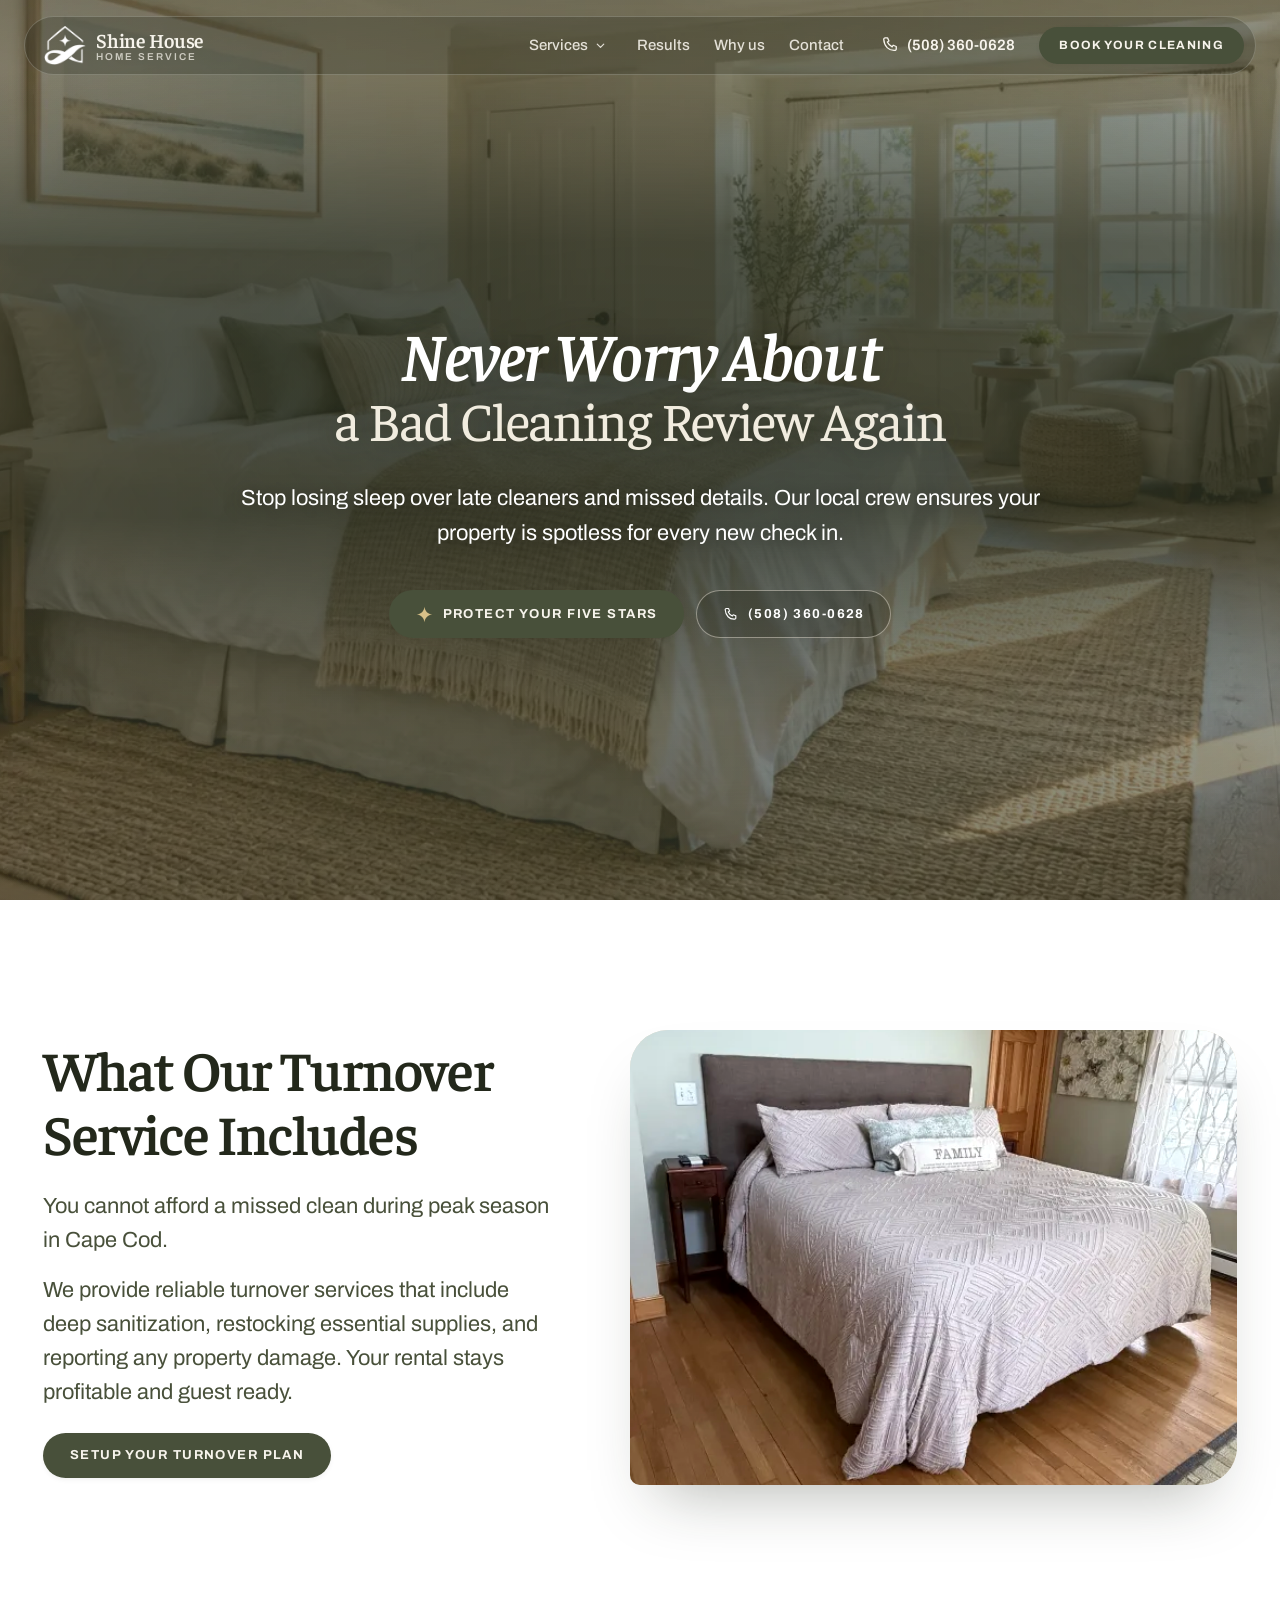
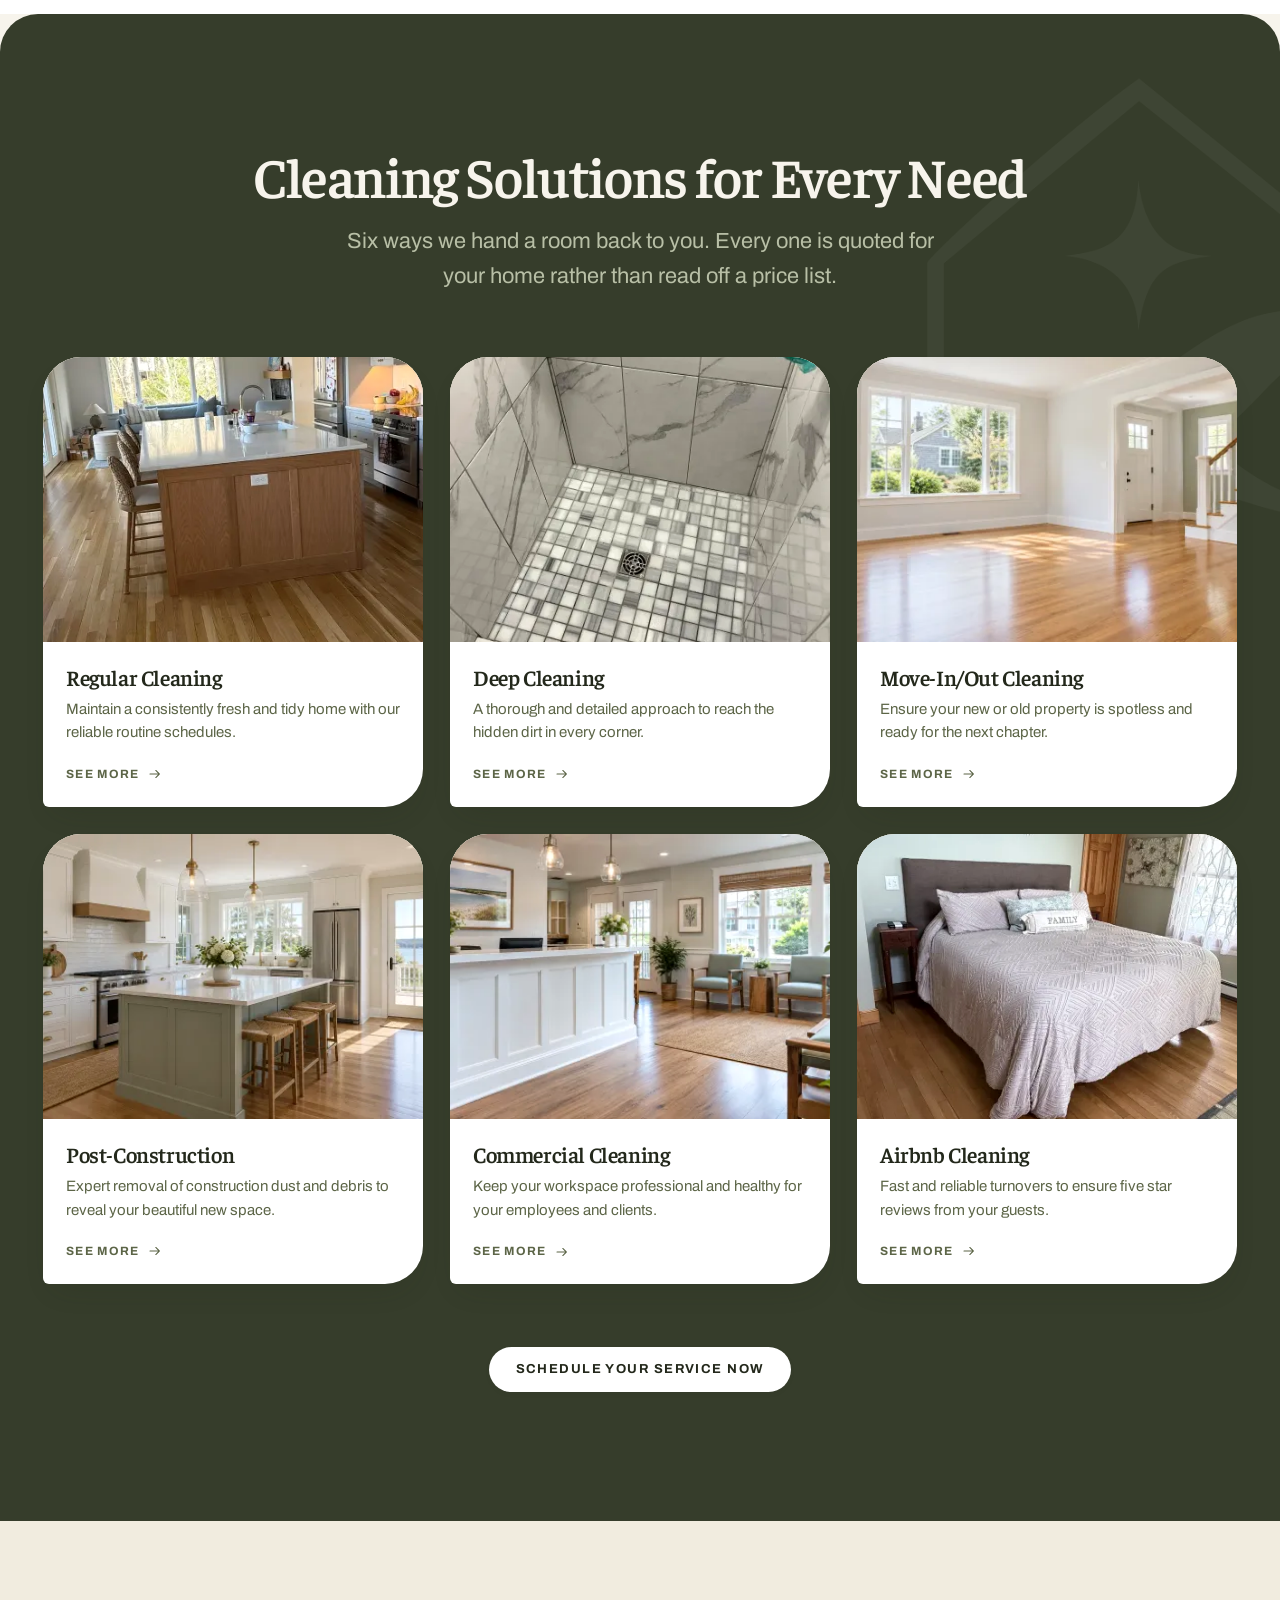
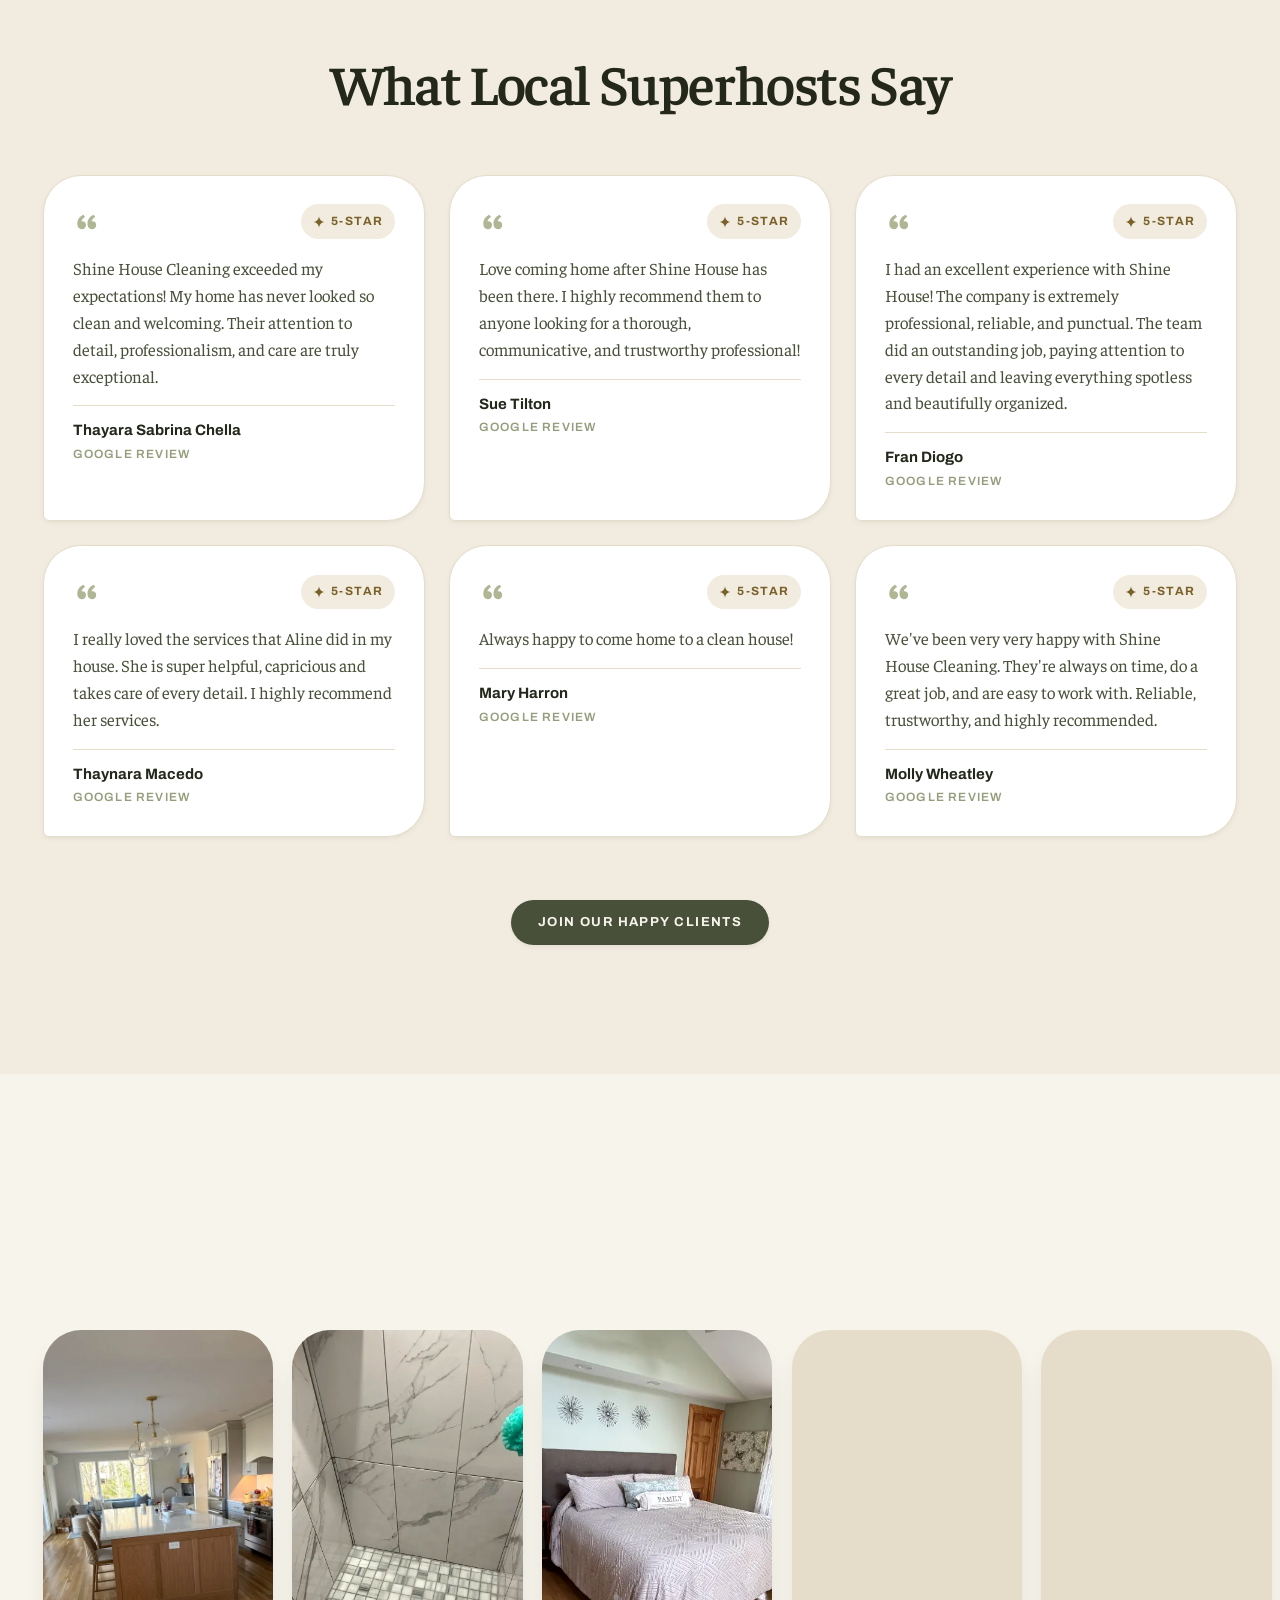
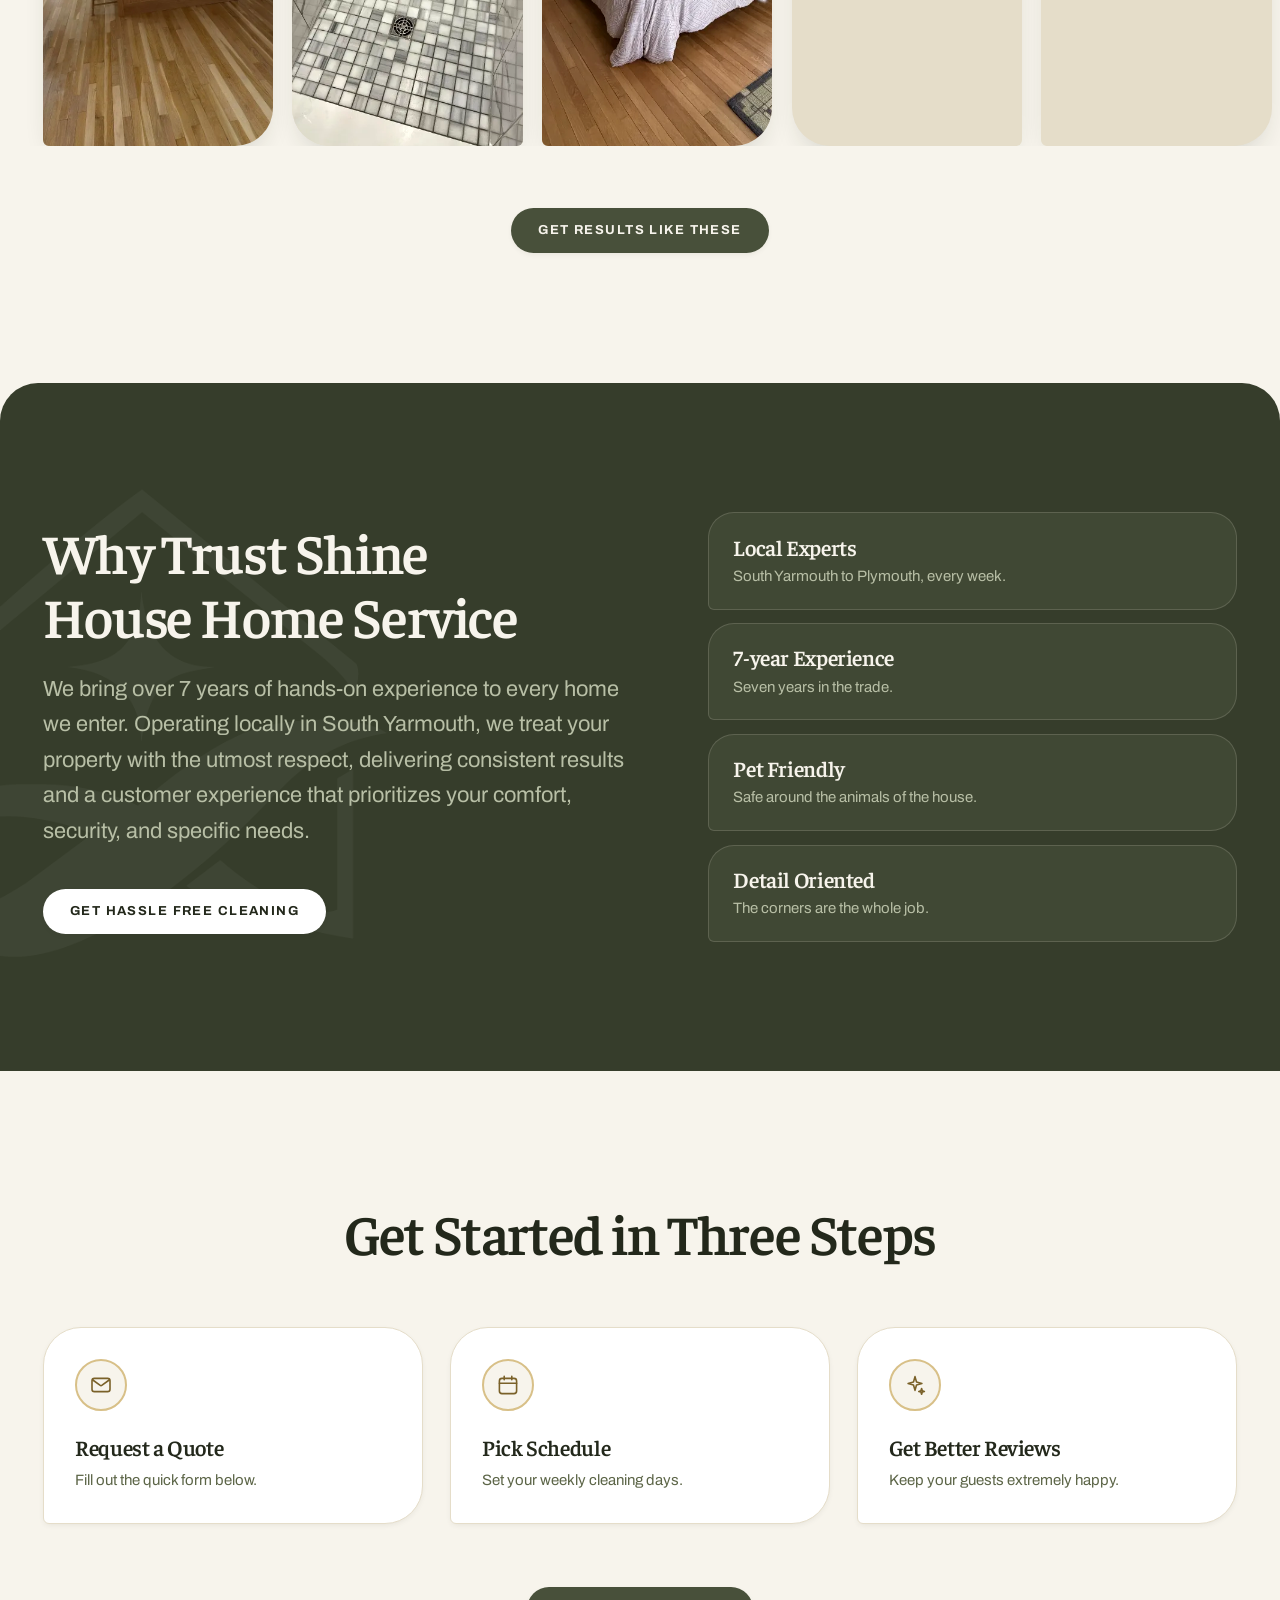
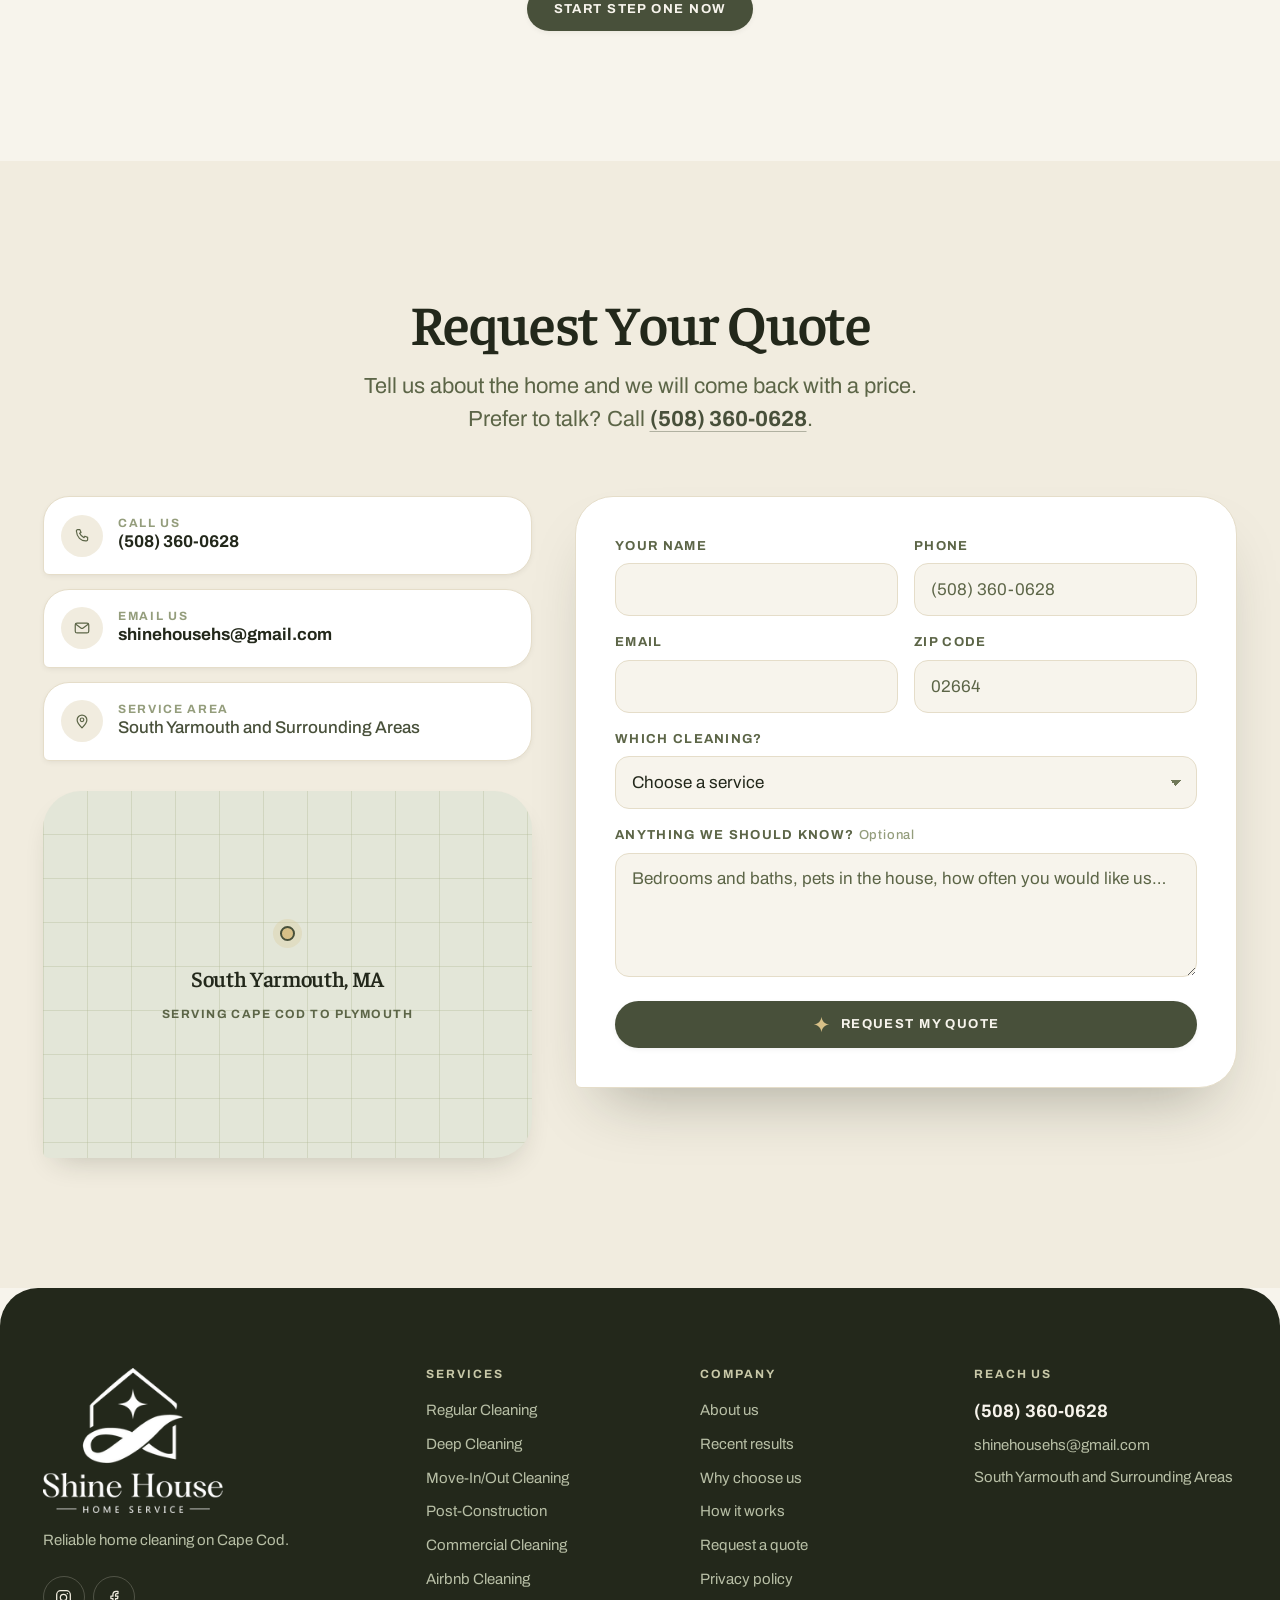
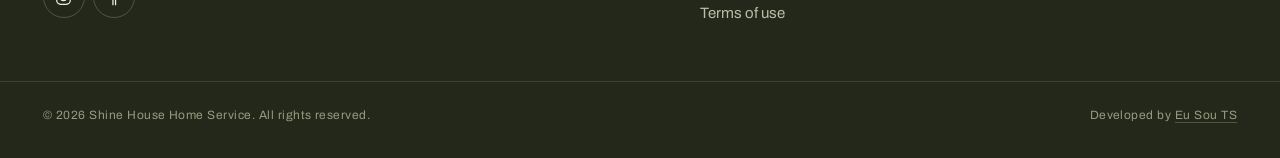
==== commit 5d302a60: "Forward successful form leads without portfolio secrets" ====
--- a/airbnb-cleaning/index.html
+++ b/airbnb-cleaning/index.html
@@ -1,2 +1,2 @@
-<!DOCTYPE html><html lang="en-US"><head><meta charset="utf-8"><meta name="viewport" content="width=device-width, initial-scale=1"><title>Airbnb Cleaning in Cape Cod | Shine House Home Service</title><meta name="description" content="Airbnb turnover cleaning for Cape Cod rentals: deep sanitization, restocked supplies and damage reporting, so your property is spotless for every check-in."><meta name="author" content="Shine House Home Service"><meta name="robots" content="index,follow,max-image-preview:large,max-snippet:-1,max-video-preview:-1"><meta name="googlebot" content="index,follow,max-image-preview:large,max-snippet:-1,max-video-preview:-1"><link rel="canonical" href="https://shinehousehome.com/airbnb-cleaning/"><link rel="alternate" hreflang="en-US" href="https://shinehousehome.com/airbnb-cleaning/"><link rel="alternate" hreflang="x-default" href="https://shinehousehome.com/airbnb-cleaning/"><link rel="sitemap" type="application/xml" href="/sitemap.xml"><link rel="icon" type="image/png" sizes="32x32" href="../favicon-32.png"><link rel="apple-touch-icon" sizes="180x180" href="../favicon-180.png"><link rel="manifest" href="/site.webmanifest"><meta name="theme-color" content="#363D2B"><meta name="color-scheme" content="light"><meta property="og:type" content="website"><meta property="og:site_name" content="Shine House Home Service"><meta property="og:title" content="Airbnb Cleaning in Cape Cod | Shine House Home Service"><meta property="og:description" content="Airbnb turnover cleaning for Cape Cod rentals: deep sanitization, restocked supplies and damage reporting, so your property is spotless for every check-in."><meta property="og:url" content="https://shinehousehome.com/airbnb-cleaning/"><meta property="og:locale" content="en_US"><meta property="og:image" content="https://shinehousehome.com/assets/hero-airbnb-cleaning-v2.webp"><meta property="og:image:secure_url" content="https://shinehousehome.com/assets/hero-airbnb-cleaning-v2.webp"><meta property="og:image:type" content="image/webp"><meta property="og:image:width" content="1672"><meta property="og:image:height" content="941"><meta property="og:image:alt" content="Illustrative view of a guest-ready Cape Cod bedroom with crisp bedding, folded towels and a sitting nook."><meta name="twitter:card" content="summary_large_image"><meta name="twitter:title" content="Airbnb Cleaning in Cape Cod | Shine House Home Service"><meta name="twitter:description" content="Airbnb turnover cleaning for Cape Cod rentals: deep sanitization, restocked supplies and damage reporting, so your property is spotless for every check-in."><meta name="twitter:image" content="https://shinehousehome.com/assets/hero-airbnb-cleaning-v2.webp"><meta name="twitter:image:alt" content="Illustrative view of a guest-ready Cape Cod bedroom with crisp bedding, folded towels and a sitting nook."><script type="application/ld+json">{"@context":"https://schema.org","@graph":[{"@type":["LocalBusiness","HomeAndConstructionBusiness"],"@id":"https://shinehousehome.com/#business","name":"Shine House Home Service","alternateName":"Shine House","description":"Reliable home cleaning on Cape Cod.","url":"https://shinehousehome.com/","telephone":"(508) 360-0628","email":"shinehousehs@gmail.com","founder":{"@type":"Person","name":"Aline de Oliveira do Carmo"},"image":"https://shinehousehome.com/assets/hero-airbnb-cleaning-v2.webp","logo":"https://shinehousehome.com/assets/mark-olive.png","address":{"@type":"PostalAddress","streetAddress":"22 Winding Brook Rd","addressLocality":"South Yarmouth","addressRegion":"MA","postalCode":"02664","addressCountry":"US"},"areaServed":[{"@type":"City","name":"South Yarmouth, MA"},{"@type":"City","name":"Yarmouth Port, MA"},{"@type":"City","name":"Hyannis, MA"},{"@type":"City","name":"Barnstable, MA"},{"@type":"City","name":"Dennis, MA"},{"@type":"City","name":"Harwich, MA"},{"@type":"City","name":"Chatham, MA"},{"@type":"City","name":"Brewster, MA"},{"@type":"City","name":"Orleans, MA"},{"@type":"City","name":"Eastham, MA"},{"@type":"City","name":"Sandwich, MA"},{"@type":"City","name":"Mashpee, MA"},{"@type":"City","name":"Falmouth, MA"},{"@type":"City","name":"Bourne, MA"},{"@type":"City","name":"Plymouth, MA"}],"sameAs":["https://www.instagram.com/shinehouseservice/","https://www.facebook.com/shinehousehs/"],"contactPoint":{"@type":"ContactPoint","telephone":"(508) 360-0628","email":"shinehousehs@gmail.com","contactType":"customer service","areaServed":"US-MA","availableLanguage":"English"},"hasOfferCatalog":{"@type":"OfferCatalog","name":"Cleaning services","itemListElement":[{"@type":"Offer","itemOffered":{"@type":"Service","name":"Regular Cleaning","url":"https://shinehousehome.com/regular-cleaning/"}},{"@type":"Offer","itemOffered":{"@type":"Service","name":"Deep Cleaning","url":"https://shinehousehome.com/deep-cleaning/"}},{"@type":"Offer","itemOffered":{"@type":"Service","name":"Move-In/Out Cleaning","url":"https://shinehousehome.com/move-in-out-cleaning/"}},{"@type":"Offer","itemOffered":{"@type":"Service","name":"Post-Construction","url":"https://shinehousehome.com/post-construction-cleaning/"}},{"@type":"Offer","itemOffered":{"@type":"Service","name":"Commercial Cleaning","url":"https://shinehousehome.com/commercial-cleaning/"}},{"@type":"Offer","itemOffered":{"@type":"Service","name":"Airbnb Cleaning","url":"https://shinehousehome.com/airbnb-cleaning/"}}]}},{"@type":"WebSite","@id":"https://shinehousehome.com/#website","url":"https://shinehousehome.com/","name":"Shine House Home Service","inLanguage":"en-US","publisher":{"@id":"https://shinehousehome.com/#business"}},{"@type":"WebPage","@id":"https://shinehousehome.com/airbnb-cleaning/#webpage","url":"https://shinehousehome.com/airbnb-cleaning/","name":"Airbnb Cleaning in Cape Cod | Shine House Home Service","description":"Airbnb turnover cleaning for Cape Cod rentals: deep sanitization, restocked supplies and damage reporting, so your property is spotless for every check-in.","inLanguage":"en-US","isPartOf":{"@id":"https://shinehousehome.com/#website"},"about":{"@id":"https://shinehousehome.com/#business"},"primaryImageOfPage":{"@type":"ImageObject","url":"https://shinehousehome.com/assets/hero-airbnb-cleaning-v2.webp","caption":"Illustrative view of a guest-ready Cape Cod bedroom with crisp bedding, folded towels and a sitting nook."},"mainEntity":{"@id":"https://shinehousehome.com/airbnb-cleaning/#service"}},{"@type":"Service","@id":"https://shinehousehome.com/airbnb-cleaning/#service","name":"Airbnb Cleaning","description":"Airbnb turnover cleaning for Cape Cod rentals: deep sanitization, restocked supplies and damage reporting, so your property is spotless for every check-in.","url":"https://shinehousehome.com/airbnb-cleaning/","image":"https://shinehousehome.com/assets/hero-airbnb-cleaning-v2.webp","provider":{"@id":"https://shinehousehome.com/#business"},"areaServed":[{"@type":"City","name":"South Yarmouth, MA"},{"@type":"City","name":"Yarmouth Port, MA"},{"@type":"City","name":"Hyannis, MA"},{"@type":"City","name":"Barnstable, MA"},{"@type":"City","name":"Dennis, MA"},{"@type":"City","name":"Harwich, MA"},{"@type":"City","name":"Chatham, MA"},{"@type":"City","name":"Brewster, MA"},{"@type":"City","name":"Orleans, MA"},{"@type":"City","name":"Eastham, MA"},{"@type":"City","name":"Sandwich, MA"},{"@type":"City","name":"Mashpee, MA"},{"@type":"City","name":"Falmouth, MA"},{"@type":"City","name":"Bourne, MA"},{"@type":"City","name":"Plymouth, MA"}],"serviceType":"Airbnb Cleaning"},{"@type":"BreadcrumbList","@id":"https://shinehousehome.com/airbnb-cleaning/#breadcrumb","itemListElement":[{"@type":"ListItem","position":1,"name":"Home","item":"https://shinehousehome.com/"},{"@type":"ListItem","position":2,"name":"Airbnb Cleaning","item":"https://shinehousehome.com/airbnb-cleaning/"}]}]}</script><link rel="stylesheet" href="../css/styles.css"></head><body class="no-js"><script>document.body.classList.remove('no-js');</script><a class="skip-link" href="#main">Skip to content</a><header class="nav" data-nav><a class="nav__brand" href="#top" aria-label="Shine House Home Service, home"><span class="nav__mark"><img src="../assets/mark-white.webp" srcset="../assets/mark-white-96.webp 96w" alt loading="eager" decoding="async" width="573" height="538" class="nav__mark-img nav__mark-img--light"><img src="../assets/mark-olive-77.webp" srcset="../assets/mark-olive.webp 96w" alt loading="eager" decoding="async" width="573" height="538" class="nav__mark-img nav__mark-img--dark"></span><span class="nav__word"><span class="nav__word-1">Shine House</span><span class="nav__word-2 label">Home Service</span></span></a><nav class="nav__links" aria-label="Primary"><div class="drop" data-drop><button class="drop__trigger" type="button" aria-expanded="false" aria-controls="services-menu" data-drop-trigger>Services<span class="drop__chev" aria-hidden="true"><svg viewBox="0 0 24 24" width="13" height="13" fill="none" stroke="currentColor" stroke-width="2.2" stroke-linecap="round" stroke-linejoin="round"><path d="m6 9.5 6 6 6-6"></path></svg></span></button><div class="drop__menu" id="services-menu" data-drop-menu hidden><ul role="list"><li><a href="/regular-cleaning/"><span class="drop__name">Regular Cleaning</span><svg width="15" height="15" viewBox="0 0 24 24" fill="none" stroke="currentColor" stroke-width="1.6" stroke-linecap="round" stroke-linejoin="round" aria-hidden="true" focusable="false"><path d="M4.5 12h14m0 0-5.3-5.3M18.5 12l-5.3 5.3"></path></svg></a></li><li><a href="/deep-cleaning/"><span class="drop__name">Deep Cleaning</span><svg width="15" height="15" viewBox="0 0 24 24" fill="none" stroke="currentColor" stroke-width="1.6" stroke-linecap="round" stroke-linejoin="round" aria-hidden="true" focusable="false"><path d="M4.5 12h14m0 0-5.3-5.3M18.5 12l-5.3 5.3"></path></svg></a></li><li><a href="/move-in-out-cleaning/"><span class="drop__name">Move-In/Out Cleaning</span><svg width="15" height="15" viewBox="0 0 24 24" fill="none" stroke="currentColor" stroke-width="1.6" stroke-linecap="round" stroke-linejoin="round" aria-hidden="true" focusable="false"><path d="M4.5 12h14m0 0-5.3-5.3M18.5 12l-5.3 5.3"></path></svg></a></li><li><a href="/post-construction-cleaning/"><span class="drop__name">Post-Construction</span><svg width="15" height="15" viewBox="0 0 24 24" fill="none" stroke="currentColor" stroke-width="1.6" stroke-linecap="round" stroke-linejoin="round" aria-hidden="true" focusable="false"><path d="M4.5 12h14m0 0-5.3-5.3M18.5 12l-5.3 5.3"></path></svg></a></li><li><a href="/commercial-cleaning/"><span class="drop__name">Commercial Cleaning</span><svg width="15" height="15" viewBox="0 0 24 24" fill="none" stroke="currentColor" stroke-width="1.6" stroke-linecap="round" stroke-linejoin="round" aria-hidden="true" focusable="false"><path d="M4.5 12h14m0 0-5.3-5.3M18.5 12l-5.3 5.3"></path></svg></a></li><li><a href="/airbnb-cleaning/"><span class="drop__name">Airbnb Cleaning</span><svg width="15" height="15" viewBox="0 0 24 24" fill="none" stroke="currentColor" stroke-width="1.6" stroke-linecap="round" stroke-linejoin="round" aria-hidden="true" focusable="false"><path d="M4.5 12h14m0 0-5.3-5.3M18.5 12l-5.3 5.3"></path></svg></a></li></ul></div></div><a class="nav__link" href="#work">Results</a><a class="nav__link" href="#why">Why us</a><a class="nav__link" href="#quote">Contact</a></nav><div class="nav__actions"><a class="nav__phone" href="tel:+15083600628"><svg width="20" height="20" viewBox="0 0 24 24" fill="none" stroke="currentColor" stroke-width="1.6" stroke-linecap="round" stroke-linejoin="round" aria-hidden="true" focusable="false"><path d="M6.2 3.5h3l1.5 3.7-1.9 1.2a12.4 12.4 0 0 0 5.8 5.8l1.2-1.9 3.7 1.5v3a1.7 1.7 0 0 1-1.9 1.7C10.4 18.9 5.1 13.6 4.5 5.4a1.7 1.7 0 0 1 1.7-1.9Z"></path></svg><span class="tnum">(508) 360-0628</span></a><a class="btn btn--primary btn--md nav__cta" href="#quote" data-service="airbnb-cleaning"><span class="btn__label">Book your cleaning</span></a><button class="nav__toggle" type="button" aria-expanded="false" aria-controls="nav-panel" data-nav-toggle><span class="visually-hidden">Menu</span><span class="nav__toggle-open"><svg width="22" height="22" viewBox="0 0 24 24" fill="none" stroke="currentColor" stroke-width="1.6" stroke-linecap="round" stroke-linejoin="round" aria-hidden="true" focusable="false"><path d="M4 7.5h16M4 16.5h16"></path></svg></span><span class="nav__toggle-close"><svg width="22" height="22" viewBox="0 0 24 24" fill="none" stroke="currentColor" stroke-width="1.6" stroke-linecap="round" stroke-linejoin="round" aria-hidden="true" focusable="false"><path d="M6.3 6.3l11.4 11.4M17.7 6.3 6.3 17.7"></path></svg></span></button></div></header><div class="panel" id="nav-panel" data-nav-panel hidden><nav class="panel__links" aria-label="Primary, mobile"><div class="panel__group" data-panel-group><button class="panel__row panel__row--trigger" type="button" aria-expanded="false" aria-controls="panel-services" data-panel-trigger>Services<span class="panel__chev" aria-hidden="true"><svg viewBox="0 0 24 24" width="18" height="18" fill="none" stroke="currentColor" stroke-width="2" stroke-linecap="round" stroke-linejoin="round"><path d="m6 9.5 6 6 6-6"></path></svg></span></button><ul class="panel__sub" id="panel-services" role="list" hidden><li><a href="/regular-cleaning/">Regular Cleaning</a></li><li><a href="/deep-cleaning/">Deep Cleaning</a></li><li><a href="/move-in-out-cleaning/">Move-In/Out Cleaning</a></li><li><a href="/post-construction-cleaning/">Post-Construction</a></li><li><a href="/commercial-cleaning/">Commercial Cleaning</a></li><li><a href="/airbnb-cleaning/">Airbnb Cleaning</a></li></ul></div><a class="panel__row" href="#work">Results<svg width="18" height="18" viewBox="0 0 24 24" fill="none" stroke="currentColor" stroke-width="1.6" stroke-linecap="round" stroke-linejoin="round" aria-hidden="true" focusable="false"><path d="M4.5 12h14m0 0-5.3-5.3M18.5 12l-5.3 5.3"></path></svg></a><a class="panel__row" href="#why">Why us<svg width="18" height="18" viewBox="0 0 24 24" fill="none" stroke="currentColor" stroke-width="1.6" stroke-linecap="round" stroke-linejoin="round" aria-hidden="true" focusable="false"><path d="M4.5 12h14m0 0-5.3-5.3M18.5 12l-5.3 5.3"></path></svg></a><a class="panel__row" href="#quote">Contact<svg width="18" height="18" viewBox="0 0 24 24" fill="none" stroke="currentColor" stroke-width="1.6" stroke-linecap="round" stroke-linejoin="round" aria-hidden="true" focusable="false"><path d="M4.5 12h14m0 0-5.3-5.3M18.5 12l-5.3 5.3"></path></svg></a></nav><div class="panel__foot"><a class="panel__phone" href="tel:+15083600628"><svg width="18" height="18" viewBox="0 0 24 24" fill="none" stroke="currentColor" stroke-width="1.6" stroke-linecap="round" stroke-linejoin="round" aria-hidden="true" focusable="false"><path d="M6.2 3.5h3l1.5 3.7-1.9 1.2a12.4 12.4 0 0 0 5.8 5.8l1.2-1.9 3.7 1.5v3a1.7 1.7 0 0 1-1.9 1.7C10.4 18.9 5.1 13.6 4.5 5.4a1.7 1.7 0 0 1 1.7-1.9Z"></path></svg><span class="tnum">(508) 360-0628</span></a><a class="btn btn--primary btn--lg panel__cta" href="#quote" data-service="airbnb-cleaning"><span class="btn__label">Book your cleaning</span></a></div></div><main id="main"><section class="hero" id="top"><div class="hero__media" data-hero-media><img src="../assets/hero-airbnb-cleaning-v2-1672.webp" srcset="../assets/hero-airbnb-cleaning-v2-900.webp 900w, ../assets/hero-airbnb-cleaning-v2-1400.webp 1400w, ../assets/hero-airbnb-cleaning-v2-1672.webp 1672w" alt="Illustrative view of a guest-ready Cape Cod bedroom with crisp bedding, folded towels and a sitting nook." sizes="100vw" loading="eager" fetchpriority="high" style="--hero-position:50% 54%" data-hero-img="true" decoding="async" width="1672" height="941" class="hero__img"><div class="hero__scrim" aria-hidden="true"></div></div><div class="hero__stack"><h1 class="hero__title"><em class="hero__title-main">Never Worry About</em><span class="hero__title-sub">a Bad Cleaning Review Again</span></h1><p class="hero__lead">Stop losing sleep over late cleaners and missed details. Our local crew ensures your property is spotless for every new check in.</p><div class="hero__actions"><a class="btn btn--primary btn--lg" href="#quote" data-service="airbnb-cleaning"><span class="btn__mark"><svg width="17" height="17" viewBox="0 0 24 24" fill="currentColor" stroke="none" stroke-width="1.6" stroke-linecap="round" stroke-linejoin="round" aria-hidden="true" focusable="false"><path d="M12 1c.62 6.2 4.8 10.38 11 11-6.2.62-10.38 4.8-11 11-.62-6.2-4.8-10.38-11-11 6.2-.62 10.38-4.8 11-11Z"></path></svg></span><span class="btn__label">Protect your five stars</span></a><a class="hero__call" href="tel:+15083600628"><svg width="17" height="17" viewBox="0 0 24 24" fill="none" stroke="currentColor" stroke-width="1.6" stroke-linecap="round" stroke-linejoin="round" aria-hidden="true" focusable="false"><path d="M6.2 3.5h3l1.5 3.7-1.9 1.2a12.4 12.4 0 0 0 5.8 5.8l1.2-1.9 3.7 1.5v3a1.7 1.7 0 0 1-1.9 1.7C10.4 18.9 5.1 13.6 4.5 5.4a1.7 1.7 0 0 1 1.7-1.9Z"></path></svg><span class="tnum">(508) 360-0628</span></a></div></div></section><section class="regular-about section" id="about"><div class="wrap regular-about__grid"><div class="regular-about__text regular-about__text--fit-title"><h2 class="regular-about__title" data-rise>What Our Turnover <br>Service Includes</h2><div class="regular-about__body" data-rise style="--rise-delay:90ms"><p>You cannot afford a missed clean during peak season in Cape Cod.</p><p>We provide reliable turnover services that include deep sanitization, restocking essential supplies, and reporting any property damage. Your rental stays profitable and guest ready.</p></div><div class="regular-about__cta" data-rise style="--rise-delay:180ms"><a class="btn btn--primary btn--lg" href="#quote" data-service="airbnb-cleaning"><span class="btn__label">Setup your turnover plan</span></a></div></div><figure class="regular-about__plate" data-rise style="--rise-delay:120ms; --rise-y:26px"><img src="../assets/service-airbnb-1350.webp" srcset="../assets/service-airbnb-560.webp 560w, ../assets/service-airbnb-900.webp 900w, ../assets/service-airbnb-1350.webp 1350w" alt="A guest bedroom made with clean bedding and bedside tables ready for arrival." sizes="(max-width: 900px) 92vw, 42vw" loading="lazy" decoding="async" width="1350" height="1800" class="regular-about__img"></figure></div></section><section class="services section band-poche" id="services"><div class="mark mark--right" style="--mark-size:clamp(18rem, 14rem + 22vw, 34rem); --mark-opacity:0.045; --mark-top:20%;" aria-hidden="true"><img src="../assets/mark-white.webp" srcset="../assets/mark-white-420.webp 420w, ../assets/mark-white.webp 573w" alt sizes="34rem" loading="lazy" decoding="async" width="573" height="538" class="mark__img"></div><div class="wrap"><header class="services__head"><h2 data-rise>Cleaning Solutions for Every Need</h2><p class="services__note" data-rise style="--rise-delay:80ms">Six ways we hand a room back to you. Every one is quoted for your home rather than read off a price list.</p></header><ul class="services__grid" role="list"><li class="card" data-rise style="--rise-delay:60ms"><a class="card__link" href="/regular-cleaning/"><div class="card__media"><img src="../assets/service-regular-900.webp" srcset="../assets/service-regular-420.webp 420w, ../assets/service-regular.webp 700w, ../assets/service-regular-900.webp 900w" alt="A clean residential kitchen with appliances, counters and floors in order." sizes="(max-width: 700px) 92vw, (max-width: 1080px) 44vw, 30vw" style="--image-position:48% 58%" loading="lazy" decoding="async" width="900" height="1600" class="card__img"></div><div class="card__body"><h3 class="card__title">Regular Cleaning</h3><p class="card__text">Maintain a consistently fresh and tidy home with our reliable routine schedules.</p><span class="card__action">See more <svg width="16" height="16" viewBox="0 0 24 24" fill="none" stroke="currentColor" stroke-width="1.6" stroke-linecap="round" stroke-linejoin="round" aria-hidden="true" focusable="false"><path d="M4.5 12h14m0 0-5.3-5.3M18.5 12l-5.3 5.3"></path></svg></span></div></a></li><li class="card" data-rise style="--rise-delay:130ms"><a class="card__link" href="/deep-cleaning/"><div class="card__media"><img src="../assets/service-deep-103.webp" srcset="../assets/service-deep.webp 420w, ../assets/service-deep-700.webp 700w, ../assets/service-deep-1000.webp 1000w" alt="A tiled shower with clean marble-look walls, mosaic floor and drain." sizes="(max-width: 700px) 92vw, (max-width: 1080px) 44vw, 30vw" style="--image-position:50% 70%" loading="lazy" decoding="async" width="1200" height="1600" class="card__img"></div><div class="card__body"><h3 class="card__title">Deep Cleaning</h3><p class="card__text">A thorough and detailed approach to reach the hidden dirt in every corner.</p><span class="card__action">See more <svg width="16" height="16" viewBox="0 0 24 24" fill="none" stroke="currentColor" stroke-width="1.6" stroke-linecap="round" stroke-linejoin="round" aria-hidden="true" focusable="false"><path d="M4.5 12h14m0 0-5.3-5.3M18.5 12l-5.3 5.3"></path></svg></span></div></a></li><li class="card" data-rise style="--rise-delay:200ms"><a class="card__link" href="/move-in-out-cleaning/"><div class="card__media"><img src="../assets/service-move-106.webp" srcset="../assets/service-move-420.webp 420w, ../assets/service-move-700.webp 700w, ../assets/service-move-1000.webp 1000w" alt="A clean empty living room with polished wood floors and daylight through large windows." sizes="(max-width: 700px) 92vw, (max-width: 1080px) 44vw, 30vw" style="--image-position:50% 52%" loading="lazy" decoding="async" width="1511" height="1041" class="card__img"></div><div class="card__body"><h3 class="card__title">Move-In/Out Cleaning</h3><p class="card__text">Ensure your new or old property is spotless and ready for the next chapter.</p><span class="card__action">See more <svg width="16" height="16" viewBox="0 0 24 24" fill="none" stroke="currentColor" stroke-width="1.6" stroke-linecap="round" stroke-linejoin="round" aria-hidden="true" focusable="false"><path d="M4.5 12h14m0 0-5.3-5.3M18.5 12l-5.3 5.3"></path></svg></span></div></a></li><li class="card" data-rise style="--rise-delay:270ms"><a class="card__link" href="/post-construction-cleaning/"><div class="card__media"><img src="../assets/service-construction-96.webp" srcset="../assets/service-construction-420.webp 420w, ../assets/service-construction-700.webp 700w, ../assets/service-construction-1000.webp 1000w" alt="A freshly finished kitchen with a clean island, white cabinetry and polished floors." sizes="(max-width: 700px) 92vw, (max-width: 1080px) 44vw, 30vw" style="--image-position:50% 56%" loading="lazy" decoding="async" width="1536" height="1024" class="card__img"></div><div class="card__body"><h3 class="card__title">Post-Construction</h3><p class="card__text">Expert removal of construction dust and debris to reveal your beautiful new space.</p><span class="card__action">See more <svg width="16" height="16" viewBox="0 0 24 24" fill="none" stroke="currentColor" stroke-width="1.6" stroke-linecap="round" stroke-linejoin="round" aria-hidden="true" focusable="false"><path d="M4.5 12h14m0 0-5.3-5.3M18.5 12l-5.3 5.3"></path></svg></span></div></a></li><li class="card" data-rise style="--rise-delay:340ms"><a class="card__link" href="/commercial-cleaning/"><div class="card__media"><img src="../assets/service-commercial-90.webp" srcset="../assets/service-commercial-420.webp 420w, ../assets/service-commercial.webp 700w, ../assets/service-commercial-1000.webp 1000w" alt="A tidy small office reception area with clean floors, desks and counters." sizes="(max-width: 700px) 92vw, (max-width: 1080px) 44vw, 30vw" style="--image-position:52% 56%" loading="lazy" decoding="async" width="1536" height="1024" class="card__img"></div><div class="card__body"><h3 class="card__title">Commercial Cleaning</h3><p class="card__text">Keep your workspace professional and healthy for your employees and clients.</p><span class="card__action">See more <svg width="16" height="16" viewBox="0 0 24 24" fill="none" stroke="currentColor" stroke-width="1.6" stroke-linecap="round" stroke-linejoin="round" aria-hidden="true" focusable="false"><path d="M4.5 12h14m0 0-5.3-5.3M18.5 12l-5.3 5.3"></path></svg></span></div></a></li><li class="card" data-rise style="--rise-delay:410ms"><a class="card__link" href="/airbnb-cleaning/"><div class="card__media"><img src="../assets/service-airbnb-1350.webp" srcset="../assets/service-airbnb.webp 420w, ../assets/service-airbnb-700.webp 700w, ../assets/service-airbnb-1000.webp 1000w" alt="A guest bedroom made with clean bedding and bedside tables ready for arrival." sizes="(max-width: 700px) 92vw, (max-width: 1080px) 44vw, 30vw" style="--image-position:50% 54%" loading="lazy" decoding="async" width="1350" height="1800" class="card__img"></div><div class="card__body"><h3 class="card__title">Airbnb Cleaning</h3><p class="card__text">Fast and reliable turnovers to ensure five star reviews from your guests.</p><span class="card__action">See more <svg width="16" height="16" viewBox="0 0 24 24" fill="none" stroke="currentColor" stroke-width="1.6" stroke-linecap="round" stroke-linejoin="round" aria-hidden="true" focusable="false"><path d="M4.5 12h14m0 0-5.3-5.3M18.5 12l-5.3 5.3"></path></svg></span></div></a></li></ul><div class="services__cta" data-rise><a class="btn btn--onDark btn--lg" href="#quote"><span class="btn__label">Schedule your service now</span></a></div></div></section><section class="reviews section band-sand" id="reviews"><div class="wrap"><header class="reviews__head"><h2 data-rise>What Local Superhosts Say</h2></header><ul class="reviews__grid" role="list"><li class="review" data-rise style="--rise-delay:60ms"><div class="review__top"><span class="review__mark" aria-hidden="true"><svg width="26" height="26" viewBox="0 0 24 24" fill="currentColor" stroke="none" stroke-width="1.6" stroke-linecap="round" stroke-linejoin="round" aria-hidden="true" focusable="false"><path d="M9.6 5.4c-3.5 1.5-5.6 4.4-5.6 8.2 0 3 1.7 5 4.2 5 2.2 0 3.8-1.6 3.8-3.7 0-2-1.4-3.5-3.3-3.5-.4 0-.8.1-1 .2.4-1.9 1.7-3.4 3.5-4.3l-1.6-1.9Zm9.4 0c-3.5 1.5-5.6 4.4-5.6 8.2 0 3 1.7 5 4.2 5 2.2 0 3.8-1.6 3.8-3.7 0-2-1.4-3.5-3.3-3.5-.4 0-.8.1-1 .2.4-1.9 1.7-3.4 3.5-4.3L19 5.4Z"></path></svg></span><span class="review__rating" aria-label="5-star Google review"><svg width="12" height="12" viewBox="0 0 24 24" fill="currentColor" stroke="none" stroke-width="1.6" stroke-linecap="round" stroke-linejoin="round" aria-hidden="true" focusable="false"><path d="M12 1c.62 6.2 4.8 10.38 11 11-6.2.62-10.38 4.8-11 11-.62-6.2-4.8-10.38-11-11 6.2-.62 10.38-4.8 11-11Z"></path></svg><span>5-star</span></span></div><blockquote class="review__text">Shine House Cleaning exceeded my expectations! My home has never looked so clean and welcoming. Their attention to detail, professionalism, and care are truly exceptional.</blockquote><footer class="review__by"><span class="review__name">Thayara Sabrina Chella</span><span class="review__source">Google review</span></footer></li><li class="review" data-rise style="--rise-delay:140ms"><div class="review__top"><span class="review__mark" aria-hidden="true"><svg width="26" height="26" viewBox="0 0 24 24" fill="currentColor" stroke="none" stroke-width="1.6" stroke-linecap="round" stroke-linejoin="round" aria-hidden="true" focusable="false"><path d="M9.6 5.4c-3.5 1.5-5.6 4.4-5.6 8.2 0 3 1.7 5 4.2 5 2.2 0 3.8-1.6 3.8-3.7 0-2-1.4-3.5-3.3-3.5-.4 0-.8.1-1 .2.4-1.9 1.7-3.4 3.5-4.3l-1.6-1.9Zm9.4 0c-3.5 1.5-5.6 4.4-5.6 8.2 0 3 1.7 5 4.2 5 2.2 0 3.8-1.6 3.8-3.7 0-2-1.4-3.5-3.3-3.5-.4 0-.8.1-1 .2.4-1.9 1.7-3.4 3.5-4.3L19 5.4Z"></path></svg></span><span class="review__rating" aria-label="5-star Google review"><svg width="12" height="12" viewBox="0 0 24 24" fill="currentColor" stroke="none" stroke-width="1.6" stroke-linecap="round" stroke-linejoin="round" aria-hidden="true" focusable="false"><path d="M12 1c.62 6.2 4.8 10.38 11 11-6.2.62-10.38 4.8-11 11-.62-6.2-4.8-10.38-11-11 6.2-.62 10.38-4.8 11-11Z"></path></svg><span>5-star</span></span></div><blockquote class="review__text">Love coming home after Shine House has been there. I highly recommend them to anyone looking for a thorough, communicative, and trustworthy professional!</blockquote><footer class="review__by"><span class="review__name">Sue Tilton</span><span class="review__source">Google review</span></footer></li><li class="review" data-rise style="--rise-delay:220ms"><div class="review__top"><span class="review__mark" aria-hidden="true"><svg width="26" height="26" viewBox="0 0 24 24" fill="currentColor" stroke="none" stroke-width="1.6" stroke-linecap="round" stroke-linejoin="round" aria-hidden="true" focusable="false"><path d="M9.6 5.4c-3.5 1.5-5.6 4.4-5.6 8.2 0 3 1.7 5 4.2 5 2.2 0 3.8-1.6 3.8-3.7 0-2-1.4-3.5-3.3-3.5-.4 0-.8.1-1 .2.4-1.9 1.7-3.4 3.5-4.3l-1.6-1.9Zm9.4 0c-3.5 1.5-5.6 4.4-5.6 8.2 0 3 1.7 5 4.2 5 2.2 0 3.8-1.6 3.8-3.7 0-2-1.4-3.5-3.3-3.5-.4 0-.8.1-1 .2.4-1.9 1.7-3.4 3.5-4.3L19 5.4Z"></path></svg></span><span class="review__rating" aria-label="5-star Google review"><svg width="12" height="12" viewBox="0 0 24 24" fill="currentColor" stroke="none" stroke-width="1.6" stroke-linecap="round" stroke-linejoin="round" aria-hidden="true" focusable="false"><path d="M12 1c.62 6.2 4.8 10.38 11 11-6.2.62-10.38 4.8-11 11-.62-6.2-4.8-10.38-11-11 6.2-.62 10.38-4.8 11-11Z"></path></svg><span>5-star</span></span></div><blockquote class="review__text">I had an excellent experience with Shine House! The company is extremely professional, reliable, and punctual. The team did an outstanding job, paying attention to every detail and leaving everything spotless and beautifully organized.</blockquote><footer class="review__by"><span class="review__name">Fran Diogo</span><span class="review__source">Google review</span></footer></li><li class="review" data-rise style="--rise-delay:300ms"><div class="review__top"><span class="review__mark" aria-hidden="true"><svg width="26" height="26" viewBox="0 0 24 24" fill="currentColor" stroke="none" stroke-width="1.6" stroke-linecap="round" stroke-linejoin="round" aria-hidden="true" focusable="false"><path d="M9.6 5.4c-3.5 1.5-5.6 4.4-5.6 8.2 0 3 1.7 5 4.2 5 2.2 0 3.8-1.6 3.8-3.7 0-2-1.4-3.5-3.3-3.5-.4 0-.8.1-1 .2.4-1.9 1.7-3.4 3.5-4.3l-1.6-1.9Zm9.4 0c-3.5 1.5-5.6 4.4-5.6 8.2 0 3 1.7 5 4.2 5 2.2 0 3.8-1.6 3.8-3.7 0-2-1.4-3.5-3.3-3.5-.4 0-.8.1-1 .2.4-1.9 1.7-3.4 3.5-4.3L19 5.4Z"></path></svg></span><span class="review__rating" aria-label="5-star Google review"><svg width="12" height="12" viewBox="0 0 24 24" fill="currentColor" stroke="none" stroke-width="1.6" stroke-linecap="round" stroke-linejoin="round" aria-hidden="true" focusable="false"><path d="M12 1c.62 6.2 4.8 10.38 11 11-6.2.62-10.38 4.8-11 11-.62-6.2-4.8-10.38-11-11 6.2-.62 10.38-4.8 11-11Z"></path></svg><span>5-star</span></span></div><blockquote class="review__text">I really loved the services that Aline did in my house. She is super helpful, capricious and takes care of every detail. I highly recommend her services.</blockquote><footer class="review__by"><span class="review__name">Thaynara Macedo</span><span class="review__source">Google review</span></footer></li><li class="review" data-rise style="--rise-delay:380ms"><div class="review__top"><span class="review__mark" aria-hidden="true"><svg width="26" height="26" viewBox="0 0 24 24" fill="currentColor" stroke="none" stroke-width="1.6" stroke-linecap="round" stroke-linejoin="round" aria-hidden="true" focusable="false"><path d="M9.6 5.4c-3.5 1.5-5.6 4.4-5.6 8.2 0 3 1.7 5 4.2 5 2.2 0 3.8-1.6 3.8-3.7 0-2-1.4-3.5-3.3-3.5-.4 0-.8.1-1 .2.4-1.9 1.7-3.4 3.5-4.3l-1.6-1.9Zm9.4 0c-3.5 1.5-5.6 4.4-5.6 8.2 0 3 1.7 5 4.2 5 2.2 0 3.8-1.6 3.8-3.7 0-2-1.4-3.5-3.3-3.5-.4 0-.8.1-1 .2.4-1.9 1.7-3.4 3.5-4.3L19 5.4Z"></path></svg></span><span class="review__rating" aria-label="5-star Google review"><svg width="12" height="12" viewBox="0 0 24 24" fill="currentColor" stroke="none" stroke-width="1.6" stroke-linecap="round" stroke-linejoin="round" aria-hidden="true" focusable="false"><path d="M12 1c.62 6.2 4.8 10.38 11 11-6.2.62-10.38 4.8-11 11-.62-6.2-4.8-10.38-11-11 6.2-.62 10.38-4.8 11-11Z"></path></svg><span>5-star</span></span></div><blockquote class="review__text">Always happy to come home to a clean house!</blockquote><footer class="review__by"><span class="review__name">Mary Harron</span><span class="review__source">Google review</span></footer></li><li class="review" data-rise style="--rise-delay:460ms"><div class="review__top"><span class="review__mark" aria-hidden="true"><svg width="26" height="26" viewBox="0 0 24 24" fill="currentColor" stroke="none" stroke-width="1.6" stroke-linecap="round" stroke-linejoin="round" aria-hidden="true" focusable="false"><path d="M9.6 5.4c-3.5 1.5-5.6 4.4-5.6 8.2 0 3 1.7 5 4.2 5 2.2 0 3.8-1.6 3.8-3.7 0-2-1.4-3.5-3.3-3.5-.4 0-.8.1-1 .2.4-1.9 1.7-3.4 3.5-4.3l-1.6-1.9Zm9.4 0c-3.5 1.5-5.6 4.4-5.6 8.2 0 3 1.7 5 4.2 5 2.2 0 3.8-1.6 3.8-3.7 0-2-1.4-3.5-3.3-3.5-.4 0-.8.1-1 .2.4-1.9 1.7-3.4 3.5-4.3L19 5.4Z"></path></svg></span><span class="review__rating" aria-label="5-star Google review"><svg width="12" height="12" viewBox="0 0 24 24" fill="currentColor" stroke="none" stroke-width="1.6" stroke-linecap="round" stroke-linejoin="round" aria-hidden="true" focusable="false"><path d="M12 1c.62 6.2 4.8 10.38 11 11-6.2.62-10.38 4.8-11 11-.62-6.2-4.8-10.38-11-11 6.2-.62 10.38-4.8 11-11Z"></path></svg><span>5-star</span></span></div><blockquote class="review__text">We&#39;ve been very very happy with Shine House Cleaning. They&#39;re always on time, do a great job, and are easy to work with. Reliable, trustworthy, and highly recommended.</blockquote><footer class="review__by"><span class="review__name">Molly Wheatley</span><span class="review__source">Google review</span></footer></li></ul><div class="reviews__cta" data-rise><a class="btn btn--primary btn--lg" href="#quote" data-service="airbnb-cleaning"><span class="btn__label">Join our happy clients</span></a></div></div></section><section class="work section" id="work"><div class="wrap"><header class="work__head"><h2 data-rise>Five Star Rentals We Maintain</h2></header></div><div class="strip" data-strip tabindex="0" role="region" aria-label="Recent cleaning results, scrollable"><ul class="strip__grid" role="list"><li class="tile tile--tall" data-rise style="--rise-delay:60ms"><button class="tile__btn" type="button" data-open data-full="../assets/gallery-kitchen-island-19.webp" data-room="Kitchen island" data-desc="Island, sink and flooring ready for the day." data-alt="A clean kitchen island with a sink, wood floor and daylight through the windows." aria-label="Open the kitchen island photograph" style="--image-position:50% 54%"><img src="../assets/gallery-kitchen-island.webp" srcset="../assets/gallery-kitchen-island-520.webp 520w, ../assets/gallery-kitchen-island-860.webp 860w, ../assets/gallery-kitchen-island.webp 900w" alt="A clean kitchen island with a sink, wood floor and daylight through the windows." sizes="(max-width: 640px) 78vw, 34vw" draggable="false" loading="lazy" decoding="async" width="900" height="1600" class="tile__img"></button></li><li class="tile tile--tall" data-rise style="--rise-delay:130ms"><button class="tile__btn" type="button" data-open data-full="../assets/gallery-shower-detail.webp" data-room="Shower" data-desc="Tile, glass and drain detailed." data-alt="A tiled shower with clean marble-look walls, mosaic floor and drain." aria-label="Open the shower photograph" style="--image-position:50% 70%"><img src="../assets/gallery-shower-detail-1200.webp" srcset="../assets/gallery-shower-detail-520.webp 520w, ../assets/gallery-shower-detail-860.webp 860w, ../assets/gallery-shower-detail-1200.webp 1200w" alt="A tiled shower with clean marble-look walls, mosaic floor and drain." sizes="(max-width: 640px) 78vw, 34vw" draggable="false" loading="lazy" decoding="async" width="1200" height="1600" class="tile__img"></button></li><li class="tile tile--tall" data-rise style="--rise-delay:200ms"><button class="tile__btn" type="button" data-open data-full="../assets/gallery-bedroom-suite-13.webp" data-room="Guest room" data-desc="Fresh bedding and bedside surfaces." data-alt="A guest bedroom with fresh bedding, clean wood floors and bedside tables." aria-label="Open the guest room photograph" style="--image-position:50% 56%"><img src="../assets/gallery-bedroom-suite-12.webp" srcset="../assets/gallery-bedroom-suite.webp 520w, ../assets/gallery-bedroom-suite-860.webp 860w, ../assets/gallery-bedroom-suite-1300.webp 1300w" alt="A guest bedroom with fresh bedding, clean wood floors and bedside tables." sizes="(max-width: 640px) 78vw, 34vw" draggable="false" loading="lazy" decoding="async" width="1350" height="1800" class="tile__img"></button></li><li class="tile tile--tall" data-rise style="--rise-delay:270ms"><button class="tile__btn" type="button" data-open data-full="../assets/gallery-open-kitchen-28.webp" data-room="Open kitchen" data-desc="Counters, stove and floor reset for the day." data-alt="An open residential kitchen with clean counters, appliances and wood floors." aria-label="Open the open kitchen photograph" style="--image-position:50% 56%"><img src="../assets/gallery-open-kitchen-1350.webp" srcset="../assets/gallery-open-kitchen-520.webp 520w, ../assets/gallery-open-kitchen-860.webp 860w, ../assets/gallery-open-kitchen-1300.webp 1300w" alt="An open residential kitchen with clean counters, appliances and wood floors." sizes="(max-width: 640px) 78vw, 34vw" draggable="false" loading="lazy" decoding="async" width="1350" height="1800" class="tile__img"></button></li><li class="tile tile--tall" data-rise style="--rise-delay:340ms"><button class="tile__btn" type="button" data-open data-full="../assets/gallery-living-room-22.webp" data-room="Living room" data-desc="Seating and surfaces arranged neatly." data-alt="A clean living room with patterned tile flooring and purple upholstered chairs." aria-label="Open the living room photograph" style="--image-position:50% 50%"><img src="../assets/gallery-living-room-23.webp" srcset="../assets/gallery-living-room.webp 520w, ../assets/gallery-living-room-860.webp 860w, ../assets/gallery-living-room-1300.webp 1300w" alt="A clean living room with patterned tile flooring and purple upholstered chairs." sizes="(max-width: 640px) 78vw, 34vw" draggable="false" loading="lazy" decoding="async" width="1350" height="1800" class="tile__img"></button></li><li class="tile tile--tall" data-rise style="--rise-delay:410ms"><button class="tile__btn" type="button" data-open data-full="../assets/gallery-white-kitchen-42.webp" data-room="Kitchen" data-desc="Counters, stove and floor reset for the day." data-alt="A clean residential kitchen with white cabinets, stone counters and stainless appliances." aria-label="Open the kitchen photograph" style="--image-position:50% 58%"><img src="../assets/gallery-white-kitchen-1013.webp" srcset="../assets/gallery-white-kitchen-520.webp 520w, ../assets/gallery-white-kitchen-860.webp 860w, ../assets/gallery-white-kitchen-1013.webp 1013w" alt="A clean residential kitchen with white cabinets, stone counters and stainless appliances." sizes="(max-width: 640px) 78vw, 34vw" draggable="false" loading="lazy" decoding="async" width="1013" height="1800" class="tile__img"></button></li></ul></div><div class="wrap"><div class="work__cta" data-rise><a class="btn btn--primary btn--lg" href="#quote" data-service="airbnb-cleaning"><span class="btn__label">Get results like these</span></a></div></div></section><dialog class="box" data-box aria-label="Photograph"><button class="box__close" type="button" data-box-close aria-label="Close"><svg width="20" height="20" viewBox="0 0 24 24" fill="none" stroke="currentColor" stroke-width="1.6" stroke-linecap="round" stroke-linejoin="round" aria-hidden="true" focusable="false"><path d="M6.3 6.3l11.4 11.4M17.7 6.3 6.3 17.7"></path></svg></button><figure class="box__figure"><div class="box__frame" data-box-frame></div><figcaption class="box__cap"><span class="box__room" data-box-room></span><span class="box__desc" data-box-desc></span></figcaption></figure></dialog><section class="why section band-poche" id="why"><div class="mark mark--left" style="--mark-size:clamp(18rem, 14rem + 22vw, 34rem); --mark-opacity:0.045; --mark-top:50%;" aria-hidden="true"><img src="../assets/mark-white.webp" srcset="../assets/mark-white-420.webp 420w, ../assets/mark-white.webp 573w" alt sizes="34rem" loading="lazy" decoding="async" width="573" height="538" class="mark__img"></div><div class="wrap why__grid"><div class="why__text"><h2 data-rise>Why Trust Shine House Home Service</h2><p class="why__body" data-rise style="--rise-delay:80ms">We bring over 7 years of hands-on experience to every home we enter. Operating locally in South Yarmouth, we treat your property with the utmost respect, delivering consistent results and a customer experience that prioritizes your comfort, security, and specific needs.</p><div class="why__cta" data-rise style="--rise-delay:160ms"><a class="btn btn--onDark btn--lg" href="#quote"><span class="btn__label">Get hassle free cleaning</span></a></div></div><dl class="why__points"><div class="point" data-rise style="--rise-delay:100ms; --rise-y:14px"><dt class="point__label">Local Experts</dt><dd class="point__note">South Yarmouth to Plymouth, every week.</dd></div><div class="point" data-rise style="--rise-delay:190ms; --rise-y:14px"><dt class="point__label">7-year Experience</dt><dd class="point__note">Seven years in the trade.</dd></div><div class="point" data-rise style="--rise-delay:280ms; --rise-y:14px"><dt class="point__label">Pet Friendly</dt><dd class="point__note">Safe around the animals of the house.</dd></div><div class="point" data-rise style="--rise-delay:370ms; --rise-y:14px"><dt class="point__label">Detail Oriented</dt><dd class="point__note">The corners are the whole job.</dd></div></dl></div></section><section class="how section" id="how"><div class="wrap"><header class="how__head"><h2 data-rise>Get Started in Three Steps</h2></header><ol class="how__list" role="list"><li class="stepcard" data-rise style="--rise-delay:80ms"><span class="stepcard__n" aria-hidden="true"><svg width="24" height="24" viewBox="0 0 24 24" fill="none" stroke="currentColor" stroke-width="1.6" stroke-linecap="round" stroke-linejoin="round" aria-hidden="true" focusable="false"><g><rect x="3" y="5.4" width="18" height="13.2" rx="2.4"></rect><path d="m3.8 7 7.1 5.2a2 2 0 0 0 2.2 0L20.2 7"></path></g></svg></span><h3 class="stepcard__title">Request a Quote</h3><p class="stepcard__note">Fill out the quick form below.</p></li><li class="stepcard" data-rise style="--rise-delay:190ms"><span class="stepcard__n" aria-hidden="true"><svg width="24" height="24" viewBox="0 0 24 24" fill="none" stroke="currentColor" stroke-width="1.6" stroke-linecap="round" stroke-linejoin="round" aria-hidden="true" focusable="false"><g><rect x="3.4" y="5.4" width="17.2" height="15.2" rx="2.6"></rect><path d="M3.4 10.2h17.2M8.2 3.4v3.4M15.8 3.4v3.4"></path></g></svg></span><h3 class="stepcard__title">Pick Schedule</h3><p class="stepcard__note">Set your weekly cleaning days.</p></li><li class="stepcard" data-rise style="--rise-delay:300ms"><span class="stepcard__n" aria-hidden="true"><svg width="24" height="24" viewBox="0 0 24 24" fill="none" stroke="currentColor" stroke-width="1.6" stroke-linecap="round" stroke-linejoin="round" aria-hidden="true" focusable="false"><g><path d="M12 3.6 13.5 9l5.4 1.5-5.4 1.5L12 17.4 10.5 12 5.1 10.5 10.5 9 12 3.6Z"></path><path d="M18.6 15.6l.7 2.1 2.1.7-2.1.7-.7 2.1-.7-2.1-2.1-.7 2.1-.7.7-2.1Z"></path></g></svg></span><h3 class="stepcard__title">Get Better Reviews</h3><p class="stepcard__note">Keep your guests extremely happy.</p></li></ol><div class="how__cta" data-rise><a class="btn btn--primary btn--lg" href="#quote" data-service="airbnb-cleaning"><span class="btn__label">Start step one now</span></a></div></div></section><section class="quote section band-sand" id="quote"><div class="wrap"><header class="quote__head"><h2 data-rise>Request Your Quote</h2><p class="lead quote__lead" data-rise style="--rise-delay:70ms"><span>Tell us about the home and we will come back with a price.</span><span>Prefer to talk? Call <a href="tel:+15083600628" class="tnum quote__phone">(508) 360-0628</a>.</span></p></header><div class="quote__grid"><!-- ── Map + reach ───────────────────────────────────────────── --><aside class="quote__aside" data-rise style="--rise-delay:120ms"><ul class="reach" role="list"><li class="reach__card"><span class="reach__ico"><svg width="18" height="18" viewBox="0 0 24 24" fill="none" stroke="currentColor" stroke-width="1.6" stroke-linecap="round" stroke-linejoin="round" aria-hidden="true" focusable="false"><path d="M6.2 3.5h3l1.5 3.7-1.9 1.2a12.4 12.4 0 0 0 5.8 5.8l1.2-1.9 3.7 1.5v3a1.7 1.7 0 0 1-1.9 1.7C10.4 18.9 5.1 13.6 4.5 5.4a1.7 1.7 0 0 1 1.7-1.9Z"></path></svg></span><span class="reach__body"><span class="reach__label">Call us</span><a class="reach__value tnum" href="tel:+15083600628">(508) 360-0628</a></span></li><li class="reach__card"><span class="reach__ico"><svg width="18" height="18" viewBox="0 0 24 24" fill="none" stroke="currentColor" stroke-width="1.6" stroke-linecap="round" stroke-linejoin="round" aria-hidden="true" focusable="false"><g><rect x="3" y="5.4" width="18" height="13.2" rx="2.4"></rect><path d="m3.8 7 7.1 5.2a2 2 0 0 0 2.2 0L20.2 7"></path></g></svg></span><span class="reach__body"><span class="reach__label">Email us</span><a class="reach__value reach__value--email" href="mailto:shinehousehs@gmail.com">shinehousehs@gmail.com</a></span></li><li class="reach__card"><span class="reach__ico"><svg width="18" height="18" viewBox="0 0 24 24" fill="none" stroke="currentColor" stroke-width="1.6" stroke-linecap="round" stroke-linejoin="round" aria-hidden="true" focusable="false"><g><path d="M12 21.2c4.3-4.4 6.5-7.9 6.5-10.6a6.5 6.5 0 0 0-13 0c0 2.7 2.2 6.2 6.5 10.6Z"></path><circle cx="12" cy="10.4" r="2.4"></circle></g></svg></span><span class="reach__body"><span class="reach__label">Service area</span><span class="reach__value reach__value--plain">South Yarmouth and Surrounding Areas</span></span></li></ul><div class="quote__map"><div class="quote__map-under" aria-hidden="true"><span class="quote__pin"></span><span class="quote__place">South Yarmouth, MA</span><span class="quote__radius">Serving Cape Cod to Plymouth</span></div><iframe src="https://www.google.com/maps?ll=41.6684,-70.1939&amp;z=10&amp;output=embed" title="Map of the Shine House service area around South Yarmouth, MA" loading="lazy" referrerpolicy="no-referrer-when-downgrade" allowfullscreen></iframe></div></aside><!-- ── Form ──────────────────────────────────────────────────── --><div class="quote__panel" data-rise style="--rise-delay:180ms"><form id="form01" class="form" action="https://api.web3forms.com/submit" method="POST" data-quote-form novalidate><input type="hidden" name="access_key" value=""><input type="hidden" name="form_id" value="form01"><input type="hidden" name="subject" value="New quote request from shinehousehome.com"><input type="hidden" name="from_name" value="Shine House Home Service"><input type="hidden" name="form_started_at" value="" data-form-started><input type="checkbox" name="botcheck" class="visually-hidden" tabindex="-1" autocomplete="off"><div class="form__trap" aria-hidden="true"><label for="form01-website">Leave this field empty</label><input id="form01-website" name="website" type="text" tabindex="-1" autocomplete="off" data-honeypot></div><div class="form__row"><div class="field"><label for="q-name">Your name</label><input id="q-name" name="name" type="text" autocomplete="name" required><p class="field__err" data-err-for="q-name"></p></div><div class="field"><label for="q-phone">Phone</label><input id="q-phone" name="phone" type="tel" autocomplete="tel" inputmode="tel" placeholder="(508) 360-0628" maxlength="14" data-phone-mask required><p class="field__err" data-err-for="q-phone"></p></div></div><div class="form__row"><div class="field"><label for="q-email">Email</label><input id="q-email" name="email" type="email" autocomplete="email" required><p class="field__err" data-err-for="q-email"></p></div><div class="field"><label for="q-zip">Zip code</label><input id="q-zip" name="zip" type="text" inputmode="numeric" autocomplete="postal-code" maxlength="5" placeholder="02664" required><p class="field__err" data-err-for="q-zip"></p></div></div><div class="field"><label for="q-service">Which cleaning?</label><select id="q-service" name="service" required data-service-select><option value="">Choose a service</option><option value="Regular Cleaning" data-slug="regular-cleaning">Regular Cleaning</option><option value="Deep Cleaning" data-slug="deep-cleaning">Deep Cleaning</option><option value="Move-In/Out Cleaning" data-slug="move-in-out-cleaning">Move-In/Out Cleaning</option><option value="Post-Construction" data-slug="post-construction-cleaning">Post-Construction</option><option value="Commercial Cleaning" data-slug="commercial-cleaning">Commercial Cleaning</option><option value="Airbnb Cleaning" data-slug="airbnb-cleaning">Airbnb Cleaning</option><option value="Not sure yet">Not sure yet, help me pick</option></select><p class="field__err" data-err-for="q-service"></p></div><div class="field"><label for="q-message">Anything we should know? <span class="field__opt">Optional</span></label><textarea id="q-message" name="message" rows="4" placeholder="Bedrooms and baths, pets in the house, how often you would like us…"></textarea></div><button class="form__submit" type="submit" data-submit><span class="form__submit-mark"><svg width="17" height="17" viewBox="0 0 24 24" fill="currentColor" stroke="none" stroke-width="1.6" stroke-linecap="round" stroke-linejoin="round" aria-hidden="true" focusable="false"><path d="M12 1c.62 6.2 4.8 10.38 11 11-6.2.62-10.38 4.8-11 11-.62-6.2-4.8-10.38-11-11 6.2-.62 10.38-4.8 11-11Z"></path></svg></span><span data-submit-label>Request my quote</span></button><p class="form__status" data-status role="status" aria-live="polite"></p></form></div></div></div></section></main><footer class="foot"><div class="wrap foot__grid"><div class="foot__brand"><img src="../assets/logo-white.webp" srcset="../assets/logo-white-220.webp 220w, ../assets/logo-white-440.webp 440w" alt="Shine House Home Service" sizes="180px" loading="lazy" decoding="async" width="1007" height="808" class="foot__logo"><p class="foot__line">Reliable home cleaning on Cape Cod.</p><div class="foot__social"><a href="https://www.instagram.com/shinehouseservice/" target="_blank" rel="noopener noreferrer" aria-label="Shine House on Instagram"><svg width="19" height="19" viewBox="0 0 24 24" fill="none" stroke="currentColor" stroke-width="1.6" stroke-linecap="round" stroke-linejoin="round" aria-hidden="true" focusable="false"><g><rect x="3.4" y="3.4" width="17.2" height="17.2" rx="5"></rect><circle cx="12" cy="12" r="4"></circle><circle cx="16.9" cy="7.1" r="0.9" fill="currentColor" stroke="none"></circle></g></svg></a><a href="https://www.facebook.com/shinehousehs/" target="_blank" rel="noopener noreferrer" aria-label="Shine House on Facebook"><svg width="19" height="19" viewBox="0 0 24 24" fill="none" stroke="currentColor" stroke-width="1.6" stroke-linecap="round" stroke-linejoin="round" aria-hidden="true" focusable="false"><path d="M14.6 21v-7.6h2.6l.4-3h-3V8.5c0-.9.3-1.5 1.5-1.5h1.6V4.3c-.3 0-1.3-.1-2.4-.1-2.4 0-4 1.5-4 4.1v2.1H8.7v3h2.6V21"></path></svg></a></div></div><nav class="foot__col" aria-label="Services"><h2 class="foot__h">Services</h2><ul role="list"><li><a href="/regular-cleaning/">Regular Cleaning</a></li><li><a href="/deep-cleaning/">Deep Cleaning</a></li><li><a href="/move-in-out-cleaning/">Move-In/Out Cleaning</a></li><li><a href="/post-construction-cleaning/">Post-Construction</a></li><li><a href="/commercial-cleaning/">Commercial Cleaning</a></li><li><a href="/airbnb-cleaning/">Airbnb Cleaning</a></li></ul></nav><nav class="foot__col" aria-label="Company"><h2 class="foot__h">Company</h2><ul role="list"><li><a href="/#about">About us</a></li><li><a href="/#work">Recent results</a></li><li><a href="/#why">Why choose us</a></li><li><a href="/#how">How it works</a></li><li><a href="/#quote">Request a quote</a></li><li><a href="/privacy-policy/">Privacy policy</a></li><li><a href="/terms-of-use/">Terms of use</a></li></ul></nav><div class="foot__col"><h2 class="foot__h">Reach us</h2><ul role="list" class="foot__reach"><li><a href="tel:+15083600628" class="tnum foot__phone">(508) 360-0628</a></li><li><a href="mailto:shinehousehs@gmail.com">shinehousehs@gmail.com</a></li><li>South Yarmouth and Surrounding Areas</li></ul></div></div><div class="wrap foot__base"><p>© 2026 Shine House Home Service. All rights reserved.</p><p class="foot__owner">Developed by <a href="https://eusouts.com/" target="_blank" rel="noopener noreferrer">Eu Sou TS</a></p></div></footer>  <script src="../js/main.js"></script>
+<!DOCTYPE html><html lang="en-US"><head><meta charset="utf-8"><meta name="viewport" content="width=device-width, initial-scale=1"><title>Airbnb Cleaning in Cape Cod | Shine House Home Service</title><meta name="description" content="Airbnb turnover cleaning for Cape Cod rentals: deep sanitization, restocked supplies and damage reporting, so your property is spotless for every check-in."><meta name="author" content="Shine House Home Service"><meta name="robots" content="index,follow,max-image-preview:large,max-snippet:-1,max-video-preview:-1"><meta name="googlebot" content="index,follow,max-image-preview:large,max-snippet:-1,max-video-preview:-1"><link rel="canonical" href="https://shinehousehome.com/airbnb-cleaning/"><link rel="alternate" hreflang="en-US" href="https://shinehousehome.com/airbnb-cleaning/"><link rel="alternate" hreflang="x-default" href="https://shinehousehome.com/airbnb-cleaning/"><link rel="sitemap" type="application/xml" href="/sitemap.xml"><link rel="icon" type="image/png" sizes="32x32" href="../favicon-32.png"><link rel="apple-touch-icon" sizes="180x180" href="../favicon-180.png"><link rel="manifest" href="/site.webmanifest"><meta name="theme-color" content="#363D2B"><meta name="color-scheme" content="light"><meta property="og:type" content="website"><meta property="og:site_name" content="Shine House Home Service"><meta property="og:title" content="Airbnb Cleaning in Cape Cod | Shine House Home Service"><meta property="og:description" content="Airbnb turnover cleaning for Cape Cod rentals: deep sanitization, restocked supplies and damage reporting, so your property is spotless for every check-in."><meta property="og:url" content="https://shinehousehome.com/airbnb-cleaning/"><meta property="og:locale" content="en_US"><meta property="og:image" content="https://shinehousehome.com/assets/hero-airbnb-cleaning-v2.webp"><meta property="og:image:secure_url" content="https://shinehousehome.com/assets/hero-airbnb-cleaning-v2.webp"><meta property="og:image:type" content="image/webp"><meta property="og:image:width" content="1672"><meta property="og:image:height" content="941"><meta property="og:image:alt" content="Illustrative view of a guest-ready Cape Cod bedroom with crisp bedding, folded towels and a sitting nook."><meta name="twitter:card" content="summary_large_image"><meta name="twitter:title" content="Airbnb Cleaning in Cape Cod | Shine House Home Service"><meta name="twitter:description" content="Airbnb turnover cleaning for Cape Cod rentals: deep sanitization, restocked supplies and damage reporting, so your property is spotless for every check-in."><meta name="twitter:image" content="https://shinehousehome.com/assets/hero-airbnb-cleaning-v2.webp"><meta name="twitter:image:alt" content="Illustrative view of a guest-ready Cape Cod bedroom with crisp bedding, folded towels and a sitting nook."><script type="application/ld+json">{"@context":"https://schema.org","@graph":[{"@type":["LocalBusiness","HomeAndConstructionBusiness"],"@id":"https://shinehousehome.com/#business","name":"Shine House Home Service","alternateName":"Shine House","description":"Reliable home cleaning on Cape Cod.","url":"https://shinehousehome.com/","telephone":"(508) 360-0628","email":"shinehousehs@gmail.com","founder":{"@type":"Person","name":"Aline de Oliveira do Carmo"},"image":"https://shinehousehome.com/assets/hero-airbnb-cleaning-v2.webp","logo":"https://shinehousehome.com/assets/mark-olive.png","address":{"@type":"PostalAddress","streetAddress":"22 Winding Brook Rd","addressLocality":"South Yarmouth","addressRegion":"MA","postalCode":"02664","addressCountry":"US"},"areaServed":[{"@type":"City","name":"South Yarmouth, MA"},{"@type":"City","name":"Yarmouth Port, MA"},{"@type":"City","name":"Hyannis, MA"},{"@type":"City","name":"Barnstable, MA"},{"@type":"City","name":"Dennis, MA"},{"@type":"City","name":"Harwich, MA"},{"@type":"City","name":"Chatham, MA"},{"@type":"City","name":"Brewster, MA"},{"@type":"City","name":"Orleans, MA"},{"@type":"City","name":"Eastham, MA"},{"@type":"City","name":"Sandwich, MA"},{"@type":"City","name":"Mashpee, MA"},{"@type":"City","name":"Falmouth, MA"},{"@type":"City","name":"Bourne, MA"},{"@type":"City","name":"Plymouth, MA"}],"sameAs":["https://www.instagram.com/shinehouseservice/","https://www.facebook.com/shinehousehs/"],"contactPoint":{"@type":"ContactPoint","telephone":"(508) 360-0628","email":"shinehousehs@gmail.com","contactType":"customer service","areaServed":"US-MA","availableLanguage":"English"},"hasOfferCatalog":{"@type":"OfferCatalog","name":"Cleaning services","itemListElement":[{"@type":"Offer","itemOffered":{"@type":"Service","name":"Regular Cleaning","url":"https://shinehousehome.com/regular-cleaning/"}},{"@type":"Offer","itemOffered":{"@type":"Service","name":"Deep Cleaning","url":"https://shinehousehome.com/deep-cleaning/"}},{"@type":"Offer","itemOffered":{"@type":"Service","name":"Move-In/Out Cleaning","url":"https://shinehousehome.com/move-in-out-cleaning/"}},{"@type":"Offer","itemOffered":{"@type":"Service","name":"Post-Construction","url":"https://shinehousehome.com/post-construction-cleaning/"}},{"@type":"Offer","itemOffered":{"@type":"Service","name":"Commercial Cleaning","url":"https://shinehousehome.com/commercial-cleaning/"}},{"@type":"Offer","itemOffered":{"@type":"Service","name":"Airbnb Cleaning","url":"https://shinehousehome.com/airbnb-cleaning/"}}]}},{"@type":"WebSite","@id":"https://shinehousehome.com/#website","url":"https://shinehousehome.com/","name":"Shine House Home Service","inLanguage":"en-US","publisher":{"@id":"https://shinehousehome.com/#business"}},{"@type":"WebPage","@id":"https://shinehousehome.com/airbnb-cleaning/#webpage","url":"https://shinehousehome.com/airbnb-cleaning/","name":"Airbnb Cleaning in Cape Cod | Shine House Home Service","description":"Airbnb turnover cleaning for Cape Cod rentals: deep sanitization, restocked supplies and damage reporting, so your property is spotless for every check-in.","inLanguage":"en-US","isPartOf":{"@id":"https://shinehousehome.com/#website"},"about":{"@id":"https://shinehousehome.com/#business"},"primaryImageOfPage":{"@type":"ImageObject","url":"https://shinehousehome.com/assets/hero-airbnb-cleaning-v2.webp","caption":"Illustrative view of a guest-ready Cape Cod bedroom with crisp bedding, folded towels and a sitting nook."},"mainEntity":{"@id":"https://shinehousehome.com/airbnb-cleaning/#service"}},{"@type":"Service","@id":"https://shinehousehome.com/airbnb-cleaning/#service","name":"Airbnb Cleaning","description":"Airbnb turnover cleaning for Cape Cod rentals: deep sanitization, restocked supplies and damage reporting, so your property is spotless for every check-in.","url":"https://shinehousehome.com/airbnb-cleaning/","image":"https://shinehousehome.com/assets/hero-airbnb-cleaning-v2.webp","provider":{"@id":"https://shinehousehome.com/#business"},"areaServed":[{"@type":"City","name":"South Yarmouth, MA"},{"@type":"City","name":"Yarmouth Port, MA"},{"@type":"City","name":"Hyannis, MA"},{"@type":"City","name":"Barnstable, MA"},{"@type":"City","name":"Dennis, MA"},{"@type":"City","name":"Harwich, MA"},{"@type":"City","name":"Chatham, MA"},{"@type":"City","name":"Brewster, MA"},{"@type":"City","name":"Orleans, MA"},{"@type":"City","name":"Eastham, MA"},{"@type":"City","name":"Sandwich, MA"},{"@type":"City","name":"Mashpee, MA"},{"@type":"City","name":"Falmouth, MA"},{"@type":"City","name":"Bourne, MA"},{"@type":"City","name":"Plymouth, MA"}],"serviceType":"Airbnb Cleaning"},{"@type":"BreadcrumbList","@id":"https://shinehousehome.com/airbnb-cleaning/#breadcrumb","itemListElement":[{"@type":"ListItem","position":1,"name":"Home","item":"https://shinehousehome.com/"},{"@type":"ListItem","position":2,"name":"Airbnb Cleaning","item":"https://shinehousehome.com/airbnb-cleaning/"}]}]}</script><link rel="stylesheet" href="../css/styles.css"></head><body class="no-js"><script>document.body.classList.remove('no-js');</script><a class="skip-link" href="#main">Skip to content</a><header class="nav" data-nav><a class="nav__brand" href="#top" aria-label="Shine House Home Service, home"><span class="nav__mark"><img src="../assets/mark-white.webp" srcset="../assets/mark-white-96.webp 96w" alt loading="eager" decoding="async" width="573" height="538" class="nav__mark-img nav__mark-img--light"><img src="../assets/mark-olive-77.webp" srcset="../assets/mark-olive.webp 96w" alt loading="eager" decoding="async" width="573" height="538" class="nav__mark-img nav__mark-img--dark"></span><span class="nav__word"><span class="nav__word-1">Shine House</span><span class="nav__word-2 label">Home Service</span></span></a><nav class="nav__links" aria-label="Primary"><div class="drop" data-drop><button class="drop__trigger" type="button" aria-expanded="false" aria-controls="services-menu" data-drop-trigger>Services<span class="drop__chev" aria-hidden="true"><svg viewBox="0 0 24 24" width="13" height="13" fill="none" stroke="currentColor" stroke-width="2.2" stroke-linecap="round" stroke-linejoin="round"><path d="m6 9.5 6 6 6-6"></path></svg></span></button><div class="drop__menu" id="services-menu" data-drop-menu hidden><ul role="list"><li><a href="/regular-cleaning/"><span class="drop__name">Regular Cleaning</span><svg width="15" height="15" viewBox="0 0 24 24" fill="none" stroke="currentColor" stroke-width="1.6" stroke-linecap="round" stroke-linejoin="round" aria-hidden="true" focusable="false"><path d="M4.5 12h14m0 0-5.3-5.3M18.5 12l-5.3 5.3"></path></svg></a></li><li><a href="/deep-cleaning/"><span class="drop__name">Deep Cleaning</span><svg width="15" height="15" viewBox="0 0 24 24" fill="none" stroke="currentColor" stroke-width="1.6" stroke-linecap="round" stroke-linejoin="round" aria-hidden="true" focusable="false"><path d="M4.5 12h14m0 0-5.3-5.3M18.5 12l-5.3 5.3"></path></svg></a></li><li><a href="/move-in-out-cleaning/"><span class="drop__name">Move-In/Out Cleaning</span><svg width="15" height="15" viewBox="0 0 24 24" fill="none" stroke="currentColor" stroke-width="1.6" stroke-linecap="round" stroke-linejoin="round" aria-hidden="true" focusable="false"><path d="M4.5 12h14m0 0-5.3-5.3M18.5 12l-5.3 5.3"></path></svg></a></li><li><a href="/post-construction-cleaning/"><span class="drop__name">Post-Construction</span><svg width="15" height="15" viewBox="0 0 24 24" fill="none" stroke="currentColor" stroke-width="1.6" stroke-linecap="round" stroke-linejoin="round" aria-hidden="true" focusable="false"><path d="M4.5 12h14m0 0-5.3-5.3M18.5 12l-5.3 5.3"></path></svg></a></li><li><a href="/commercial-cleaning/"><span class="drop__name">Commercial Cleaning</span><svg width="15" height="15" viewBox="0 0 24 24" fill="none" stroke="currentColor" stroke-width="1.6" stroke-linecap="round" stroke-linejoin="round" aria-hidden="true" focusable="false"><path d="M4.5 12h14m0 0-5.3-5.3M18.5 12l-5.3 5.3"></path></svg></a></li><li><a href="/airbnb-cleaning/"><span class="drop__name">Airbnb Cleaning</span><svg width="15" height="15" viewBox="0 0 24 24" fill="none" stroke="currentColor" stroke-width="1.6" stroke-linecap="round" stroke-linejoin="round" aria-hidden="true" focusable="false"><path d="M4.5 12h14m0 0-5.3-5.3M18.5 12l-5.3 5.3"></path></svg></a></li></ul></div></div><a class="nav__link" href="#work">Results</a><a class="nav__link" href="#why">Why us</a><a class="nav__link" href="#quote">Contact</a></nav><div class="nav__actions"><a class="nav__phone" href="tel:+15083600628"><svg width="20" height="20" viewBox="0 0 24 24" fill="none" stroke="currentColor" stroke-width="1.6" stroke-linecap="round" stroke-linejoin="round" aria-hidden="true" focusable="false"><path d="M6.2 3.5h3l1.5 3.7-1.9 1.2a12.4 12.4 0 0 0 5.8 5.8l1.2-1.9 3.7 1.5v3a1.7 1.7 0 0 1-1.9 1.7C10.4 18.9 5.1 13.6 4.5 5.4a1.7 1.7 0 0 1 1.7-1.9Z"></path></svg><span class="tnum">(508) 360-0628</span></a><a class="btn btn--primary btn--md nav__cta" href="#quote" data-service="airbnb-cleaning"><span class="btn__label">Book your cleaning</span></a><button class="nav__toggle" type="button" aria-expanded="false" aria-controls="nav-panel" data-nav-toggle><span class="visually-hidden">Menu</span><span class="nav__toggle-open"><svg width="22" height="22" viewBox="0 0 24 24" fill="none" stroke="currentColor" stroke-width="1.6" stroke-linecap="round" stroke-linejoin="round" aria-hidden="true" focusable="false"><path d="M4 7.5h16M4 16.5h16"></path></svg></span><span class="nav__toggle-close"><svg width="22" height="22" viewBox="0 0 24 24" fill="none" stroke="currentColor" stroke-width="1.6" stroke-linecap="round" stroke-linejoin="round" aria-hidden="true" focusable="false"><path d="M6.3 6.3l11.4 11.4M17.7 6.3 6.3 17.7"></path></svg></span></button></div></header><div class="panel" id="nav-panel" data-nav-panel hidden><nav class="panel__links" aria-label="Primary, mobile"><div class="panel__group" data-panel-group><button class="panel__row panel__row--trigger" type="button" aria-expanded="false" aria-controls="panel-services" data-panel-trigger>Services<span class="panel__chev" aria-hidden="true"><svg viewBox="0 0 24 24" width="18" height="18" fill="none" stroke="currentColor" stroke-width="2" stroke-linecap="round" stroke-linejoin="round"><path d="m6 9.5 6 6 6-6"></path></svg></span></button><ul class="panel__sub" id="panel-services" role="list" hidden><li><a href="/regular-cleaning/">Regular Cleaning</a></li><li><a href="/deep-cleaning/">Deep Cleaning</a></li><li><a href="/move-in-out-cleaning/">Move-In/Out Cleaning</a></li><li><a href="/post-construction-cleaning/">Post-Construction</a></li><li><a href="/commercial-cleaning/">Commercial Cleaning</a></li><li><a href="/airbnb-cleaning/">Airbnb Cleaning</a></li></ul></div><a class="panel__row" href="#work">Results<svg width="18" height="18" viewBox="0 0 24 24" fill="none" stroke="currentColor" stroke-width="1.6" stroke-linecap="round" stroke-linejoin="round" aria-hidden="true" focusable="false"><path d="M4.5 12h14m0 0-5.3-5.3M18.5 12l-5.3 5.3"></path></svg></a><a class="panel__row" href="#why">Why us<svg width="18" height="18" viewBox="0 0 24 24" fill="none" stroke="currentColor" stroke-width="1.6" stroke-linecap="round" stroke-linejoin="round" aria-hidden="true" focusable="false"><path d="M4.5 12h14m0 0-5.3-5.3M18.5 12l-5.3 5.3"></path></svg></a><a class="panel__row" href="#quote">Contact<svg width="18" height="18" viewBox="0 0 24 24" fill="none" stroke="currentColor" stroke-width="1.6" stroke-linecap="round" stroke-linejoin="round" aria-hidden="true" focusable="false"><path d="M4.5 12h14m0 0-5.3-5.3M18.5 12l-5.3 5.3"></path></svg></a></nav><div class="panel__foot"><a class="panel__phone" href="tel:+15083600628"><svg width="18" height="18" viewBox="0 0 24 24" fill="none" stroke="currentColor" stroke-width="1.6" stroke-linecap="round" stroke-linejoin="round" aria-hidden="true" focusable="false"><path d="M6.2 3.5h3l1.5 3.7-1.9 1.2a12.4 12.4 0 0 0 5.8 5.8l1.2-1.9 3.7 1.5v3a1.7 1.7 0 0 1-1.9 1.7C10.4 18.9 5.1 13.6 4.5 5.4a1.7 1.7 0 0 1 1.7-1.9Z"></path></svg><span class="tnum">(508) 360-0628</span></a><a class="btn btn--primary btn--lg panel__cta" href="#quote" data-service="airbnb-cleaning"><span class="btn__label">Book your cleaning</span></a></div></div><main id="main"><section class="hero" id="top"><div class="hero__media" data-hero-media><img src="../assets/hero-airbnb-cleaning-v2-1672.webp" srcset="../assets/hero-airbnb-cleaning-v2-900.webp 900w, ../assets/hero-airbnb-cleaning-v2-1400.webp 1400w, ../assets/hero-airbnb-cleaning-v2-1672.webp 1672w" alt="Illustrative view of a guest-ready Cape Cod bedroom with crisp bedding, folded towels and a sitting nook." sizes="100vw" loading="eager" fetchpriority="high" style="--hero-position:50% 54%" data-hero-img="true" decoding="async" width="1672" height="941" class="hero__img"><div class="hero__scrim" aria-hidden="true"></div></div><div class="hero__stack"><h1 class="hero__title"><em class="hero__title-main">Never Worry About</em><span class="hero__title-sub">a Bad Cleaning Review Again</span></h1><p class="hero__lead">Stop losing sleep over late cleaners and missed details. Our local crew ensures your property is spotless for every new check in.</p><div class="hero__actions"><a class="btn btn--primary btn--lg" href="#quote" data-service="airbnb-cleaning"><span class="btn__mark"><svg width="17" height="17" viewBox="0 0 24 24" fill="currentColor" stroke="none" stroke-width="1.6" stroke-linecap="round" stroke-linejoin="round" aria-hidden="true" focusable="false"><path d="M12 1c.62 6.2 4.8 10.38 11 11-6.2.62-10.38 4.8-11 11-.62-6.2-4.8-10.38-11-11 6.2-.62 10.38-4.8 11-11Z"></path></svg></span><span class="btn__label">Protect your five stars</span></a><a class="hero__call" href="tel:+15083600628"><svg width="17" height="17" viewBox="0 0 24 24" fill="none" stroke="currentColor" stroke-width="1.6" stroke-linecap="round" stroke-linejoin="round" aria-hidden="true" focusable="false"><path d="M6.2 3.5h3l1.5 3.7-1.9 1.2a12.4 12.4 0 0 0 5.8 5.8l1.2-1.9 3.7 1.5v3a1.7 1.7 0 0 1-1.9 1.7C10.4 18.9 5.1 13.6 4.5 5.4a1.7 1.7 0 0 1 1.7-1.9Z"></path></svg><span class="tnum">(508) 360-0628</span></a></div></div></section><section class="regular-about section" id="about"><div class="wrap regular-about__grid"><div class="regular-about__text regular-about__text--fit-title"><h2 class="regular-about__title" data-rise>What Our Turnover <br>Service Includes</h2><div class="regular-about__body" data-rise style="--rise-delay:90ms"><p>You cannot afford a missed clean during peak season in Cape Cod.</p><p>We provide reliable turnover services that include deep sanitization, restocking essential supplies, and reporting any property damage. Your rental stays profitable and guest ready.</p></div><div class="regular-about__cta" data-rise style="--rise-delay:180ms"><a class="btn btn--primary btn--lg" href="#quote" data-service="airbnb-cleaning"><span class="btn__label">Setup your turnover plan</span></a></div></div><figure class="regular-about__plate" data-rise style="--rise-delay:120ms; --rise-y:26px"><img src="../assets/service-airbnb-1350.webp" srcset="../assets/service-airbnb-560.webp 560w, ../assets/service-airbnb-900.webp 900w, ../assets/service-airbnb-1350.webp 1350w" alt="A guest bedroom made with clean bedding and bedside tables ready for arrival." sizes="(max-width: 900px) 92vw, 42vw" loading="lazy" decoding="async" width="1350" height="1800" class="regular-about__img"></figure></div></section><section class="services section band-poche" id="services"><div class="mark mark--right" style="--mark-size:clamp(18rem, 14rem + 22vw, 34rem); --mark-opacity:0.045; --mark-top:20%;" aria-hidden="true"><img src="../assets/mark-white.webp" srcset="../assets/mark-white-420.webp 420w, ../assets/mark-white.webp 573w" alt sizes="34rem" loading="lazy" decoding="async" width="573" height="538" class="mark__img"></div><div class="wrap"><header class="services__head"><h2 data-rise>Cleaning Solutions for Every Need</h2><p class="services__note" data-rise style="--rise-delay:80ms">Six ways we hand a room back to you. Every one is quoted for your home rather than read off a price list.</p></header><ul class="services__grid" role="list"><li class="card" data-rise style="--rise-delay:60ms"><a class="card__link" href="/regular-cleaning/"><div class="card__media"><img src="../assets/service-regular-900.webp" srcset="../assets/service-regular-420.webp 420w, ../assets/service-regular.webp 700w, ../assets/service-regular-900.webp 900w" alt="A clean residential kitchen with appliances, counters and floors in order." sizes="(max-width: 700px) 92vw, (max-width: 1080px) 44vw, 30vw" style="--image-position:48% 58%" loading="lazy" decoding="async" width="900" height="1600" class="card__img"></div><div class="card__body"><h3 class="card__title">Regular Cleaning</h3><p class="card__text">Maintain a consistently fresh and tidy home with our reliable routine schedules.</p><span class="card__action">See more <svg width="16" height="16" viewBox="0 0 24 24" fill="none" stroke="currentColor" stroke-width="1.6" stroke-linecap="round" stroke-linejoin="round" aria-hidden="true" focusable="false"><path d="M4.5 12h14m0 0-5.3-5.3M18.5 12l-5.3 5.3"></path></svg></span></div></a></li><li class="card" data-rise style="--rise-delay:130ms"><a class="card__link" href="/deep-cleaning/"><div class="card__media"><img src="../assets/service-deep-103.webp" srcset="../assets/service-deep.webp 420w, ../assets/service-deep-700.webp 700w, ../assets/service-deep-1000.webp 1000w" alt="A tiled shower with clean marble-look walls, mosaic floor and drain." sizes="(max-width: 700px) 92vw, (max-width: 1080px) 44vw, 30vw" style="--image-position:50% 70%" loading="lazy" decoding="async" width="1200" height="1600" class="card__img"></div><div class="card__body"><h3 class="card__title">Deep Cleaning</h3><p class="card__text">A thorough and detailed approach to reach the hidden dirt in every corner.</p><span class="card__action">See more <svg width="16" height="16" viewBox="0 0 24 24" fill="none" stroke="currentColor" stroke-width="1.6" stroke-linecap="round" stroke-linejoin="round" aria-hidden="true" focusable="false"><path d="M4.5 12h14m0 0-5.3-5.3M18.5 12l-5.3 5.3"></path></svg></span></div></a></li><li class="card" data-rise style="--rise-delay:200ms"><a class="card__link" href="/move-in-out-cleaning/"><div class="card__media"><img src="../assets/service-move-106.webp" srcset="../assets/service-move-420.webp 420w, ../assets/service-move-700.webp 700w, ../assets/service-move-1000.webp 1000w" alt="A clean empty living room with polished wood floors and daylight through large windows." sizes="(max-width: 700px) 92vw, (max-width: 1080px) 44vw, 30vw" style="--image-position:50% 52%" loading="lazy" decoding="async" width="1511" height="1041" class="card__img"></div><div class="card__body"><h3 class="card__title">Move-In/Out Cleaning</h3><p class="card__text">Ensure your new or old property is spotless and ready for the next chapter.</p><span class="card__action">See more <svg width="16" height="16" viewBox="0 0 24 24" fill="none" stroke="currentColor" stroke-width="1.6" stroke-linecap="round" stroke-linejoin="round" aria-hidden="true" focusable="false"><path d="M4.5 12h14m0 0-5.3-5.3M18.5 12l-5.3 5.3"></path></svg></span></div></a></li><li class="card" data-rise style="--rise-delay:270ms"><a class="card__link" href="/post-construction-cleaning/"><div class="card__media"><img src="../assets/service-construction-96.webp" srcset="../assets/service-construction-420.webp 420w, ../assets/service-construction-700.webp 700w, ../assets/service-construction-1000.webp 1000w" alt="A freshly finished kitchen with a clean island, white cabinetry and polished floors." sizes="(max-width: 700px) 92vw, (max-width: 1080px) 44vw, 30vw" style="--image-position:50% 56%" loading="lazy" decoding="async" width="1536" height="1024" class="card__img"></div><div class="card__body"><h3 class="card__title">Post-Construction</h3><p class="card__text">Expert removal of construction dust and debris to reveal your beautiful new space.</p><span class="card__action">See more <svg width="16" height="16" viewBox="0 0 24 24" fill="none" stroke="currentColor" stroke-width="1.6" stroke-linecap="round" stroke-linejoin="round" aria-hidden="true" focusable="false"><path d="M4.5 12h14m0 0-5.3-5.3M18.5 12l-5.3 5.3"></path></svg></span></div></a></li><li class="card" data-rise style="--rise-delay:340ms"><a class="card__link" href="/commercial-cleaning/"><div class="card__media"><img src="../assets/service-commercial-90.webp" srcset="../assets/service-commercial-420.webp 420w, ../assets/service-commercial.webp 700w, ../assets/service-commercial-1000.webp 1000w" alt="A tidy small office reception area with clean floors, desks and counters." sizes="(max-width: 700px) 92vw, (max-width: 1080px) 44vw, 30vw" style="--image-position:52% 56%" loading="lazy" decoding="async" width="1536" height="1024" class="card__img"></div><div class="card__body"><h3 class="card__title">Commercial Cleaning</h3><p class="card__text">Keep your workspace professional and healthy for your employees and clients.</p><span class="card__action">See more <svg width="16" height="16" viewBox="0 0 24 24" fill="none" stroke="currentColor" stroke-width="1.6" stroke-linecap="round" stroke-linejoin="round" aria-hidden="true" focusable="false"><path d="M4.5 12h14m0 0-5.3-5.3M18.5 12l-5.3 5.3"></path></svg></span></div></a></li><li class="card" data-rise style="--rise-delay:410ms"><a class="card__link" href="/airbnb-cleaning/"><div class="card__media"><img src="../assets/service-airbnb-1350.webp" srcset="../assets/service-airbnb.webp 420w, ../assets/service-airbnb-700.webp 700w, ../assets/service-airbnb-1000.webp 1000w" alt="A guest bedroom made with clean bedding and bedside tables ready for arrival." sizes="(max-width: 700px) 92vw, (max-width: 1080px) 44vw, 30vw" style="--image-position:50% 54%" loading="lazy" decoding="async" width="1350" height="1800" class="card__img"></div><div class="card__body"><h3 class="card__title">Airbnb Cleaning</h3><p class="card__text">Fast and reliable turnovers to ensure five star reviews from your guests.</p><span class="card__action">See more <svg width="16" height="16" viewBox="0 0 24 24" fill="none" stroke="currentColor" stroke-width="1.6" stroke-linecap="round" stroke-linejoin="round" aria-hidden="true" focusable="false"><path d="M4.5 12h14m0 0-5.3-5.3M18.5 12l-5.3 5.3"></path></svg></span></div></a></li></ul><div class="services__cta" data-rise><a class="btn btn--onDark btn--lg" href="#quote"><span class="btn__label">Schedule your service now</span></a></div></div></section><section class="reviews section band-sand" id="reviews"><div class="wrap"><header class="reviews__head"><h2 data-rise>What Local Superhosts Say</h2></header><ul class="reviews__grid" role="list"><li class="review" data-rise style="--rise-delay:60ms"><div class="review__top"><span class="review__mark" aria-hidden="true"><svg width="26" height="26" viewBox="0 0 24 24" fill="currentColor" stroke="none" stroke-width="1.6" stroke-linecap="round" stroke-linejoin="round" aria-hidden="true" focusable="false"><path d="M9.6 5.4c-3.5 1.5-5.6 4.4-5.6 8.2 0 3 1.7 5 4.2 5 2.2 0 3.8-1.6 3.8-3.7 0-2-1.4-3.5-3.3-3.5-.4 0-.8.1-1 .2.4-1.9 1.7-3.4 3.5-4.3l-1.6-1.9Zm9.4 0c-3.5 1.5-5.6 4.4-5.6 8.2 0 3 1.7 5 4.2 5 2.2 0 3.8-1.6 3.8-3.7 0-2-1.4-3.5-3.3-3.5-.4 0-.8.1-1 .2.4-1.9 1.7-3.4 3.5-4.3L19 5.4Z"></path></svg></span><span class="review__rating" aria-label="5-star Google review"><svg width="12" height="12" viewBox="0 0 24 24" fill="currentColor" stroke="none" stroke-width="1.6" stroke-linecap="round" stroke-linejoin="round" aria-hidden="true" focusable="false"><path d="M12 1c.62 6.2 4.8 10.38 11 11-6.2.62-10.38 4.8-11 11-.62-6.2-4.8-10.38-11-11 6.2-.62 10.38-4.8 11-11Z"></path></svg><span>5-star</span></span></div><blockquote class="review__text">Shine House Cleaning exceeded my expectations! My home has never looked so clean and welcoming. Their attention to detail, professionalism, and care are truly exceptional.</blockquote><footer class="review__by"><span class="review__name">Thayara Sabrina Chella</span><span class="review__source">Google review</span></footer></li><li class="review" data-rise style="--rise-delay:140ms"><div class="review__top"><span class="review__mark" aria-hidden="true"><svg width="26" height="26" viewBox="0 0 24 24" fill="currentColor" stroke="none" stroke-width="1.6" stroke-linecap="round" stroke-linejoin="round" aria-hidden="true" focusable="false"><path d="M9.6 5.4c-3.5 1.5-5.6 4.4-5.6 8.2 0 3 1.7 5 4.2 5 2.2 0 3.8-1.6 3.8-3.7 0-2-1.4-3.5-3.3-3.5-.4 0-.8.1-1 .2.4-1.9 1.7-3.4 3.5-4.3l-1.6-1.9Zm9.4 0c-3.5 1.5-5.6 4.4-5.6 8.2 0 3 1.7 5 4.2 5 2.2 0 3.8-1.6 3.8-3.7 0-2-1.4-3.5-3.3-3.5-.4 0-.8.1-1 .2.4-1.9 1.7-3.4 3.5-4.3L19 5.4Z"></path></svg></span><span class="review__rating" aria-label="5-star Google review"><svg width="12" height="12" viewBox="0 0 24 24" fill="currentColor" stroke="none" stroke-width="1.6" stroke-linecap="round" stroke-linejoin="round" aria-hidden="true" focusable="false"><path d="M12 1c.62 6.2 4.8 10.38 11 11-6.2.62-10.38 4.8-11 11-.62-6.2-4.8-10.38-11-11 6.2-.62 10.38-4.8 11-11Z"></path></svg><span>5-star</span></span></div><blockquote class="review__text">Love coming home after Shine House has been there. I highly recommend them to anyone looking for a thorough, communicative, and trustworthy professional!</blockquote><footer class="review__by"><span class="review__name">Sue Tilton</span><span class="review__source">Google review</span></footer></li><li class="review" data-rise style="--rise-delay:220ms"><div class="review__top"><span class="review__mark" aria-hidden="true"><svg width="26" height="26" viewBox="0 0 24 24" fill="currentColor" stroke="none" stroke-width="1.6" stroke-linecap="round" stroke-linejoin="round" aria-hidden="true" focusable="false"><path d="M9.6 5.4c-3.5 1.5-5.6 4.4-5.6 8.2 0 3 1.7 5 4.2 5 2.2 0 3.8-1.6 3.8-3.7 0-2-1.4-3.5-3.3-3.5-.4 0-.8.1-1 .2.4-1.9 1.7-3.4 3.5-4.3l-1.6-1.9Zm9.4 0c-3.5 1.5-5.6 4.4-5.6 8.2 0 3 1.7 5 4.2 5 2.2 0 3.8-1.6 3.8-3.7 0-2-1.4-3.5-3.3-3.5-.4 0-.8.1-1 .2.4-1.9 1.7-3.4 3.5-4.3L19 5.4Z"></path></svg></span><span class="review__rating" aria-label="5-star Google review"><svg width="12" height="12" viewBox="0 0 24 24" fill="currentColor" stroke="none" stroke-width="1.6" stroke-linecap="round" stroke-linejoin="round" aria-hidden="true" focusable="false"><path d="M12 1c.62 6.2 4.8 10.38 11 11-6.2.62-10.38 4.8-11 11-.62-6.2-4.8-10.38-11-11 6.2-.62 10.38-4.8 11-11Z"></path></svg><span>5-star</span></span></div><blockquote class="review__text">I had an excellent experience with Shine House! The company is extremely professional, reliable, and punctual. The team did an outstanding job, paying attention to every detail and leaving everything spotless and beautifully organized.</blockquote><footer class="review__by"><span class="review__name">Fran Diogo</span><span class="review__source">Google review</span></footer></li><li class="review" data-rise style="--rise-delay:300ms"><div class="review__top"><span class="review__mark" aria-hidden="true"><svg width="26" height="26" viewBox="0 0 24 24" fill="currentColor" stroke="none" stroke-width="1.6" stroke-linecap="round" stroke-linejoin="round" aria-hidden="true" focusable="false"><path d="M9.6 5.4c-3.5 1.5-5.6 4.4-5.6 8.2 0 3 1.7 5 4.2 5 2.2 0 3.8-1.6 3.8-3.7 0-2-1.4-3.5-3.3-3.5-.4 0-.8.1-1 .2.4-1.9 1.7-3.4 3.5-4.3l-1.6-1.9Zm9.4 0c-3.5 1.5-5.6 4.4-5.6 8.2 0 3 1.7 5 4.2 5 2.2 0 3.8-1.6 3.8-3.7 0-2-1.4-3.5-3.3-3.5-.4 0-.8.1-1 .2.4-1.9 1.7-3.4 3.5-4.3L19 5.4Z"></path></svg></span><span class="review__rating" aria-label="5-star Google review"><svg width="12" height="12" viewBox="0 0 24 24" fill="currentColor" stroke="none" stroke-width="1.6" stroke-linecap="round" stroke-linejoin="round" aria-hidden="true" focusable="false"><path d="M12 1c.62 6.2 4.8 10.38 11 11-6.2.62-10.38 4.8-11 11-.62-6.2-4.8-10.38-11-11 6.2-.62 10.38-4.8 11-11Z"></path></svg><span>5-star</span></span></div><blockquote class="review__text">I really loved the services that Aline did in my house. She is super helpful, capricious and takes care of every detail. I highly recommend her services.</blockquote><footer class="review__by"><span class="review__name">Thaynara Macedo</span><span class="review__source">Google review</span></footer></li><li class="review" data-rise style="--rise-delay:380ms"><div class="review__top"><span class="review__mark" aria-hidden="true"><svg width="26" height="26" viewBox="0 0 24 24" fill="currentColor" stroke="none" stroke-width="1.6" stroke-linecap="round" stroke-linejoin="round" aria-hidden="true" focusable="false"><path d="M9.6 5.4c-3.5 1.5-5.6 4.4-5.6 8.2 0 3 1.7 5 4.2 5 2.2 0 3.8-1.6 3.8-3.7 0-2-1.4-3.5-3.3-3.5-.4 0-.8.1-1 .2.4-1.9 1.7-3.4 3.5-4.3l-1.6-1.9Zm9.4 0c-3.5 1.5-5.6 4.4-5.6 8.2 0 3 1.7 5 4.2 5 2.2 0 3.8-1.6 3.8-3.7 0-2-1.4-3.5-3.3-3.5-.4 0-.8.1-1 .2.4-1.9 1.7-3.4 3.5-4.3L19 5.4Z"></path></svg></span><span class="review__rating" aria-label="5-star Google review"><svg width="12" height="12" viewBox="0 0 24 24" fill="currentColor" stroke="none" stroke-width="1.6" stroke-linecap="round" stroke-linejoin="round" aria-hidden="true" focusable="false"><path d="M12 1c.62 6.2 4.8 10.38 11 11-6.2.62-10.38 4.8-11 11-.62-6.2-4.8-10.38-11-11 6.2-.62 10.38-4.8 11-11Z"></path></svg><span>5-star</span></span></div><blockquote class="review__text">Always happy to come home to a clean house!</blockquote><footer class="review__by"><span class="review__name">Mary Harron</span><span class="review__source">Google review</span></footer></li><li class="review" data-rise style="--rise-delay:460ms"><div class="review__top"><span class="review__mark" aria-hidden="true"><svg width="26" height="26" viewBox="0 0 24 24" fill="currentColor" stroke="none" stroke-width="1.6" stroke-linecap="round" stroke-linejoin="round" aria-hidden="true" focusable="false"><path d="M9.6 5.4c-3.5 1.5-5.6 4.4-5.6 8.2 0 3 1.7 5 4.2 5 2.2 0 3.8-1.6 3.8-3.7 0-2-1.4-3.5-3.3-3.5-.4 0-.8.1-1 .2.4-1.9 1.7-3.4 3.5-4.3l-1.6-1.9Zm9.4 0c-3.5 1.5-5.6 4.4-5.6 8.2 0 3 1.7 5 4.2 5 2.2 0 3.8-1.6 3.8-3.7 0-2-1.4-3.5-3.3-3.5-.4 0-.8.1-1 .2.4-1.9 1.7-3.4 3.5-4.3L19 5.4Z"></path></svg></span><span class="review__rating" aria-label="5-star Google review"><svg width="12" height="12" viewBox="0 0 24 24" fill="currentColor" stroke="none" stroke-width="1.6" stroke-linecap="round" stroke-linejoin="round" aria-hidden="true" focusable="false"><path d="M12 1c.62 6.2 4.8 10.38 11 11-6.2.62-10.38 4.8-11 11-.62-6.2-4.8-10.38-11-11 6.2-.62 10.38-4.8 11-11Z"></path></svg><span>5-star</span></span></div><blockquote class="review__text">We&#39;ve been very very happy with Shine House Cleaning. They&#39;re always on time, do a great job, and are easy to work with. Reliable, trustworthy, and highly recommended.</blockquote><footer class="review__by"><span class="review__name">Molly Wheatley</span><span class="review__source">Google review</span></footer></li></ul><div class="reviews__cta" data-rise><a class="btn btn--primary btn--lg" href="#quote" data-service="airbnb-cleaning"><span class="btn__label">Join our happy clients</span></a></div></div></section><section class="work section" id="work"><div class="wrap"><header class="work__head"><h2 data-rise>Five Star Rentals We Maintain</h2></header></div><div class="strip" data-strip tabindex="0" role="region" aria-label="Recent cleaning results, scrollable"><ul class="strip__grid" role="list"><li class="tile tile--tall" data-rise style="--rise-delay:60ms"><button class="tile__btn" type="button" data-open data-full="../assets/gallery-kitchen-island-19.webp" data-room="Kitchen island" data-desc="Island, sink and flooring ready for the day." data-alt="A clean kitchen island with a sink, wood floor and daylight through the windows." aria-label="Open the kitchen island photograph" style="--image-position:50% 54%"><img src="../assets/gallery-kitchen-island.webp" srcset="../assets/gallery-kitchen-island-520.webp 520w, ../assets/gallery-kitchen-island-860.webp 860w, ../assets/gallery-kitchen-island.webp 900w" alt="A clean kitchen island with a sink, wood floor and daylight through the windows." sizes="(max-width: 640px) 78vw, 34vw" draggable="false" loading="lazy" decoding="async" width="900" height="1600" class="tile__img"></button></li><li class="tile tile--tall" data-rise style="--rise-delay:130ms"><button class="tile__btn" type="button" data-open data-full="../assets/gallery-shower-detail.webp" data-room="Shower" data-desc="Tile, glass and drain detailed." data-alt="A tiled shower with clean marble-look walls, mosaic floor and drain." aria-label="Open the shower photograph" style="--image-position:50% 70%"><img src="../assets/gallery-shower-detail-1200.webp" srcset="../assets/gallery-shower-detail-520.webp 520w, ../assets/gallery-shower-detail-860.webp 860w, ../assets/gallery-shower-detail-1200.webp 1200w" alt="A tiled shower with clean marble-look walls, mosaic floor and drain." sizes="(max-width: 640px) 78vw, 34vw" draggable="false" loading="lazy" decoding="async" width="1200" height="1600" class="tile__img"></button></li><li class="tile tile--tall" data-rise style="--rise-delay:200ms"><button class="tile__btn" type="button" data-open data-full="../assets/gallery-bedroom-suite-13.webp" data-room="Guest room" data-desc="Fresh bedding and bedside surfaces." data-alt="A guest bedroom with fresh bedding, clean wood floors and bedside tables." aria-label="Open the guest room photograph" style="--image-position:50% 56%"><img src="../assets/gallery-bedroom-suite-12.webp" srcset="../assets/gallery-bedroom-suite.webp 520w, ../assets/gallery-bedroom-suite-860.webp 860w, ../assets/gallery-bedroom-suite-1300.webp 1300w" alt="A guest bedroom with fresh bedding, clean wood floors and bedside tables." sizes="(max-width: 640px) 78vw, 34vw" draggable="false" loading="lazy" decoding="async" width="1350" height="1800" class="tile__img"></button></li><li class="tile tile--tall" data-rise style="--rise-delay:270ms"><button class="tile__btn" type="button" data-open data-full="../assets/gallery-open-kitchen-28.webp" data-room="Open kitchen" data-desc="Counters, stove and floor reset for the day." data-alt="An open residential kitchen with clean counters, appliances and wood floors." aria-label="Open the open kitchen photograph" style="--image-position:50% 56%"><img src="../assets/gallery-open-kitchen-1350.webp" srcset="../assets/gallery-open-kitchen-520.webp 520w, ../assets/gallery-open-kitchen-860.webp 860w, ../assets/gallery-open-kitchen-1300.webp 1300w" alt="An open residential kitchen with clean counters, appliances and wood floors." sizes="(max-width: 640px) 78vw, 34vw" draggable="false" loading="lazy" decoding="async" width="1350" height="1800" class="tile__img"></button></li><li class="tile tile--tall" data-rise style="--rise-delay:340ms"><button class="tile__btn" type="button" data-open data-full="../assets/gallery-living-room-22.webp" data-room="Living room" data-desc="Seating and surfaces arranged neatly." data-alt="A clean living room with patterned tile flooring and purple upholstered chairs." aria-label="Open the living room photograph" style="--image-position:50% 50%"><img src="../assets/gallery-living-room-23.webp" srcset="../assets/gallery-living-room.webp 520w, ../assets/gallery-living-room-860.webp 860w, ../assets/gallery-living-room-1300.webp 1300w" alt="A clean living room with patterned tile flooring and purple upholstered chairs." sizes="(max-width: 640px) 78vw, 34vw" draggable="false" loading="lazy" decoding="async" width="1350" height="1800" class="tile__img"></button></li><li class="tile tile--tall" data-rise style="--rise-delay:410ms"><button class="tile__btn" type="button" data-open data-full="../assets/gallery-white-kitchen-42.webp" data-room="Kitchen" data-desc="Counters, stove and floor reset for the day." data-alt="A clean residential kitchen with white cabinets, stone counters and stainless appliances." aria-label="Open the kitchen photograph" style="--image-position:50% 58%"><img src="../assets/gallery-white-kitchen-1013.webp" srcset="../assets/gallery-white-kitchen-520.webp 520w, ../assets/gallery-white-kitchen-860.webp 860w, ../assets/gallery-white-kitchen-1013.webp 1013w" alt="A clean residential kitchen with white cabinets, stone counters and stainless appliances." sizes="(max-width: 640px) 78vw, 34vw" draggable="false" loading="lazy" decoding="async" width="1013" height="1800" class="tile__img"></button></li></ul></div><div class="wrap"><div class="work__cta" data-rise><a class="btn btn--primary btn--lg" href="#quote" data-service="airbnb-cleaning"><span class="btn__label">Get results like these</span></a></div></div></section><dialog class="box" data-box aria-label="Photograph"><button class="box__close" type="button" data-box-close aria-label="Close"><svg width="20" height="20" viewBox="0 0 24 24" fill="none" stroke="currentColor" stroke-width="1.6" stroke-linecap="round" stroke-linejoin="round" aria-hidden="true" focusable="false"><path d="M6.3 6.3l11.4 11.4M17.7 6.3 6.3 17.7"></path></svg></button><figure class="box__figure"><div class="box__frame" data-box-frame></div><figcaption class="box__cap"><span class="box__room" data-box-room></span><span class="box__desc" data-box-desc></span></figcaption></figure></dialog><section class="why section band-poche" id="why"><div class="mark mark--left" style="--mark-size:clamp(18rem, 14rem + 22vw, 34rem); --mark-opacity:0.045; --mark-top:50%;" aria-hidden="true"><img src="../assets/mark-white.webp" srcset="../assets/mark-white-420.webp 420w, ../assets/mark-white.webp 573w" alt sizes="34rem" loading="lazy" decoding="async" width="573" height="538" class="mark__img"></div><div class="wrap why__grid"><div class="why__text"><h2 data-rise>Why Trust Shine House Home Service</h2><p class="why__body" data-rise style="--rise-delay:80ms">We bring over 7 years of hands-on experience to every home we enter. Operating locally in South Yarmouth, we treat your property with the utmost respect, delivering consistent results and a customer experience that prioritizes your comfort, security, and specific needs.</p><div class="why__cta" data-rise style="--rise-delay:160ms"><a class="btn btn--onDark btn--lg" href="#quote"><span class="btn__label">Get hassle free cleaning</span></a></div></div><dl class="why__points"><div class="point" data-rise style="--rise-delay:100ms; --rise-y:14px"><dt class="point__label">Local Experts</dt><dd class="point__note">South Yarmouth to Plymouth, every week.</dd></div><div class="point" data-rise style="--rise-delay:190ms; --rise-y:14px"><dt class="point__label">7-year Experience</dt><dd class="point__note">Seven years in the trade.</dd></div><div class="point" data-rise style="--rise-delay:280ms; --rise-y:14px"><dt class="point__label">Pet Friendly</dt><dd class="point__note">Safe around the animals of the house.</dd></div><div class="point" data-rise style="--rise-delay:370ms; --rise-y:14px"><dt class="point__label">Detail Oriented</dt><dd class="point__note">The corners are the whole job.</dd></div></dl></div></section><section class="how section" id="how"><div class="wrap"><header class="how__head"><h2 data-rise>Get Started in Three Steps</h2></header><ol class="how__list" role="list"><li class="stepcard" data-rise style="--rise-delay:80ms"><span class="stepcard__n" aria-hidden="true"><svg width="24" height="24" viewBox="0 0 24 24" fill="none" stroke="currentColor" stroke-width="1.6" stroke-linecap="round" stroke-linejoin="round" aria-hidden="true" focusable="false"><g><rect x="3" y="5.4" width="18" height="13.2" rx="2.4"></rect><path d="m3.8 7 7.1 5.2a2 2 0 0 0 2.2 0L20.2 7"></path></g></svg></span><h3 class="stepcard__title">Request a Quote</h3><p class="stepcard__note">Fill out the quick form below.</p></li><li class="stepcard" data-rise style="--rise-delay:190ms"><span class="stepcard__n" aria-hidden="true"><svg width="24" height="24" viewBox="0 0 24 24" fill="none" stroke="currentColor" stroke-width="1.6" stroke-linecap="round" stroke-linejoin="round" aria-hidden="true" focusable="false"><g><rect x="3.4" y="5.4" width="17.2" height="15.2" rx="2.6"></rect><path d="M3.4 10.2h17.2M8.2 3.4v3.4M15.8 3.4v3.4"></path></g></svg></span><h3 class="stepcard__title">Pick Schedule</h3><p class="stepcard__note">Set your weekly cleaning days.</p></li><li class="stepcard" data-rise style="--rise-delay:300ms"><span class="stepcard__n" aria-hidden="true"><svg width="24" height="24" viewBox="0 0 24 24" fill="none" stroke="currentColor" stroke-width="1.6" stroke-linecap="round" stroke-linejoin="round" aria-hidden="true" focusable="false"><g><path d="M12 3.6 13.5 9l5.4 1.5-5.4 1.5L12 17.4 10.5 12 5.1 10.5 10.5 9 12 3.6Z"></path><path d="M18.6 15.6l.7 2.1 2.1.7-2.1.7-.7 2.1-.7-2.1-2.1-.7 2.1-.7.7-2.1Z"></path></g></svg></span><h3 class="stepcard__title">Get Better Reviews</h3><p class="stepcard__note">Keep your guests extremely happy.</p></li></ol><div class="how__cta" data-rise><a class="btn btn--primary btn--lg" href="#quote" data-service="airbnb-cleaning"><span class="btn__label">Start step one now</span></a></div></div></section><section class="quote section band-sand" id="quote"><div class="wrap"><header class="quote__head"><h2 data-rise>Request Your Quote</h2><p class="lead quote__lead" data-rise style="--rise-delay:70ms"><span>Tell us about the home and we will come back with a price.</span><span>Prefer to talk? Call <a href="tel:+15083600628" class="tnum quote__phone">(508) 360-0628</a>.</span></p></header><div class="quote__grid"><!-- ── Map + reach ───────────────────────────────────────────── --><aside class="quote__aside" data-rise style="--rise-delay:120ms"><ul class="reach" role="list"><li class="reach__card"><span class="reach__ico"><svg width="18" height="18" viewBox="0 0 24 24" fill="none" stroke="currentColor" stroke-width="1.6" stroke-linecap="round" stroke-linejoin="round" aria-hidden="true" focusable="false"><path d="M6.2 3.5h3l1.5 3.7-1.9 1.2a12.4 12.4 0 0 0 5.8 5.8l1.2-1.9 3.7 1.5v3a1.7 1.7 0 0 1-1.9 1.7C10.4 18.9 5.1 13.6 4.5 5.4a1.7 1.7 0 0 1 1.7-1.9Z"></path></svg></span><span class="reach__body"><span class="reach__label">Call us</span><a class="reach__value tnum" href="tel:+15083600628">(508) 360-0628</a></span></li><li class="reach__card"><span class="reach__ico"><svg width="18" height="18" viewBox="0 0 24 24" fill="none" stroke="currentColor" stroke-width="1.6" stroke-linecap="round" stroke-linejoin="round" aria-hidden="true" focusable="false"><g><rect x="3" y="5.4" width="18" height="13.2" rx="2.4"></rect><path d="m3.8 7 7.1 5.2a2 2 0 0 0 2.2 0L20.2 7"></path></g></svg></span><span class="reach__body"><span class="reach__label">Email us</span><a class="reach__value reach__value--email" href="mailto:shinehousehs@gmail.com">shinehousehs@gmail.com</a></span></li><li class="reach__card"><span class="reach__ico"><svg width="18" height="18" viewBox="0 0 24 24" fill="none" stroke="currentColor" stroke-width="1.6" stroke-linecap="round" stroke-linejoin="round" aria-hidden="true" focusable="false"><g><path d="M12 21.2c4.3-4.4 6.5-7.9 6.5-10.6a6.5 6.5 0 0 0-13 0c0 2.7 2.2 6.2 6.5 10.6Z"></path><circle cx="12" cy="10.4" r="2.4"></circle></g></svg></span><span class="reach__body"><span class="reach__label">Service area</span><span class="reach__value reach__value--plain">South Yarmouth and Surrounding Areas</span></span></li></ul><div class="quote__map"><div class="quote__map-under" aria-hidden="true"><span class="quote__pin"></span><span class="quote__place">South Yarmouth, MA</span><span class="quote__radius">Serving Cape Cod to Plymouth</span></div><iframe src="https://www.google.com/maps?ll=41.6684,-70.1939&amp;z=10&amp;output=embed" title="Map of the Shine House service area around South Yarmouth, MA" loading="lazy" referrerpolicy="no-referrer-when-downgrade" allowfullscreen></iframe></div></aside><!-- ── Form ──────────────────────────────────────────────────── --><div class="quote__panel" data-rise style="--rise-delay:180ms"><form id="form01" class="form" action="https://api.web3forms.com/submit" method="POST" data-quote-form data-lead-webhook="" data-lead-source="shinehousehome.com" novalidate><input type="hidden" name="access_key" value=""><input type="hidden" name="form_id" value="form01"><input type="hidden" name="subject" value="New quote request from shinehousehome.com"><input type="hidden" name="from_name" value="Shine House Home Service"><input type="hidden" name="form_started_at" value="" data-form-started><input type="checkbox" name="botcheck" class="visually-hidden" tabindex="-1" autocomplete="off"><div class="form__trap" aria-hidden="true"><label for="form01-website">Leave this field empty</label><input id="form01-website" name="website" type="text" tabindex="-1" autocomplete="off" data-honeypot></div><div class="form__row"><div class="field"><label for="q-name">Your name</label><input id="q-name" name="name" type="text" autocomplete="name" required><p class="field__err" data-err-for="q-name"></p></div><div class="field"><label for="q-phone">Phone</label><input id="q-phone" name="phone" type="tel" autocomplete="tel" inputmode="tel" placeholder="(508) 360-0628" maxlength="14" data-phone-mask required><p class="field__err" data-err-for="q-phone"></p></div></div><div class="form__row"><div class="field"><label for="q-email">Email</label><input id="q-email" name="email" type="email" autocomplete="email" required><p class="field__err" data-err-for="q-email"></p></div><div class="field"><label for="q-zip">Zip code</label><input id="q-zip" name="zip" type="text" inputmode="numeric" autocomplete="postal-code" maxlength="5" placeholder="02664" required><p class="field__err" data-err-for="q-zip"></p></div></div><div class="field"><label for="q-service">Which cleaning?</label><select id="q-service" name="service" required data-service-select><option value="">Choose a service</option><option value="Regular Cleaning" data-slug="regular-cleaning">Regular Cleaning</option><option value="Deep Cleaning" data-slug="deep-cleaning">Deep Cleaning</option><option value="Move-In/Out Cleaning" data-slug="move-in-out-cleaning">Move-In/Out Cleaning</option><option value="Post-Construction" data-slug="post-construction-cleaning">Post-Construction</option><option value="Commercial Cleaning" data-slug="commercial-cleaning">Commercial Cleaning</option><option value="Airbnb Cleaning" data-slug="airbnb-cleaning">Airbnb Cleaning</option><option value="Not sure yet">Not sure yet, help me pick</option></select><p class="field__err" data-err-for="q-service"></p></div><div class="field"><label for="q-message">Anything we should know? <span class="field__opt">Optional</span></label><textarea id="q-message" name="message" rows="4" placeholder="Bedrooms and baths, pets in the house, how often you would like us…"></textarea></div><button class="form__submit" type="submit" data-submit><span class="form__submit-mark"><svg width="17" height="17" viewBox="0 0 24 24" fill="currentColor" stroke="none" stroke-width="1.6" stroke-linecap="round" stroke-linejoin="round" aria-hidden="true" focusable="false"><path d="M12 1c.62 6.2 4.8 10.38 11 11-6.2.62-10.38 4.8-11 11-.62-6.2-4.8-10.38-11-11 6.2-.62 10.38-4.8 11-11Z"></path></svg></span><span data-submit-label>Request my quote</span></button><p class="form__status" data-status role="status" aria-live="polite"></p></form></div></div></div></section></main><footer class="foot"><div class="wrap foot__grid"><div class="foot__brand"><img src="../assets/logo-white.webp" srcset="../assets/logo-white-220.webp 220w, ../assets/logo-white-440.webp 440w" alt="Shine House Home Service" sizes="180px" loading="lazy" decoding="async" width="1007" height="808" class="foot__logo"><p class="foot__line">Reliable home cleaning on Cape Cod.</p><div class="foot__social"><a href="https://www.instagram.com/shinehouseservice/" target="_blank" rel="noopener noreferrer" aria-label="Shine House on Instagram"><svg width="19" height="19" viewBox="0 0 24 24" fill="none" stroke="currentColor" stroke-width="1.6" stroke-linecap="round" stroke-linejoin="round" aria-hidden="true" focusable="false"><g><rect x="3.4" y="3.4" width="17.2" height="17.2" rx="5"></rect><circle cx="12" cy="12" r="4"></circle><circle cx="16.9" cy="7.1" r="0.9" fill="currentColor" stroke="none"></circle></g></svg></a><a href="https://www.facebook.com/shinehousehs/" target="_blank" rel="noopener noreferrer" aria-label="Shine House on Facebook"><svg width="19" height="19" viewBox="0 0 24 24" fill="none" stroke="currentColor" stroke-width="1.6" stroke-linecap="round" stroke-linejoin="round" aria-hidden="true" focusable="false"><path d="M14.6 21v-7.6h2.6l.4-3h-3V8.5c0-.9.3-1.5 1.5-1.5h1.6V4.3c-.3 0-1.3-.1-2.4-.1-2.4 0-4 1.5-4 4.1v2.1H8.7v3h2.6V21"></path></svg></a></div></div><nav class="foot__col" aria-label="Services"><h2 class="foot__h">Services</h2><ul role="list"><li><a href="/regular-cleaning/">Regular Cleaning</a></li><li><a href="/deep-cleaning/">Deep Cleaning</a></li><li><a href="/move-in-out-cleaning/">Move-In/Out Cleaning</a></li><li><a href="/post-construction-cleaning/">Post-Construction</a></li><li><a href="/commercial-cleaning/">Commercial Cleaning</a></li><li><a href="/airbnb-cleaning/">Airbnb Cleaning</a></li></ul></nav><nav class="foot__col" aria-label="Company"><h2 class="foot__h">Company</h2><ul role="list"><li><a href="/#about">About us</a></li><li><a href="/#work">Recent results</a></li><li><a href="/#why">Why choose us</a></li><li><a href="/#how">How it works</a></li><li><a href="/#quote">Request a quote</a></li><li><a href="/privacy-policy/">Privacy policy</a></li><li><a href="/terms-of-use/">Terms of use</a></li></ul></nav><div class="foot__col"><h2 class="foot__h">Reach us</h2><ul role="list" class="foot__reach"><li><a href="tel:+15083600628" class="tnum foot__phone">(508) 360-0628</a></li><li><a href="mailto:shinehousehs@gmail.com">shinehousehs@gmail.com</a></li><li>South Yarmouth and Surrounding Areas</li></ul></div></div><div class="wrap foot__base"><p>© 2026 Shine House Home Service. All rights reserved.</p><p class="foot__owner">Developed by <a href="https://eusouts.com/" target="_blank" rel="noopener noreferrer">Eu Sou TS</a></p></div></footer>  <script src="../js/main.js"></script>
 </body></html>
